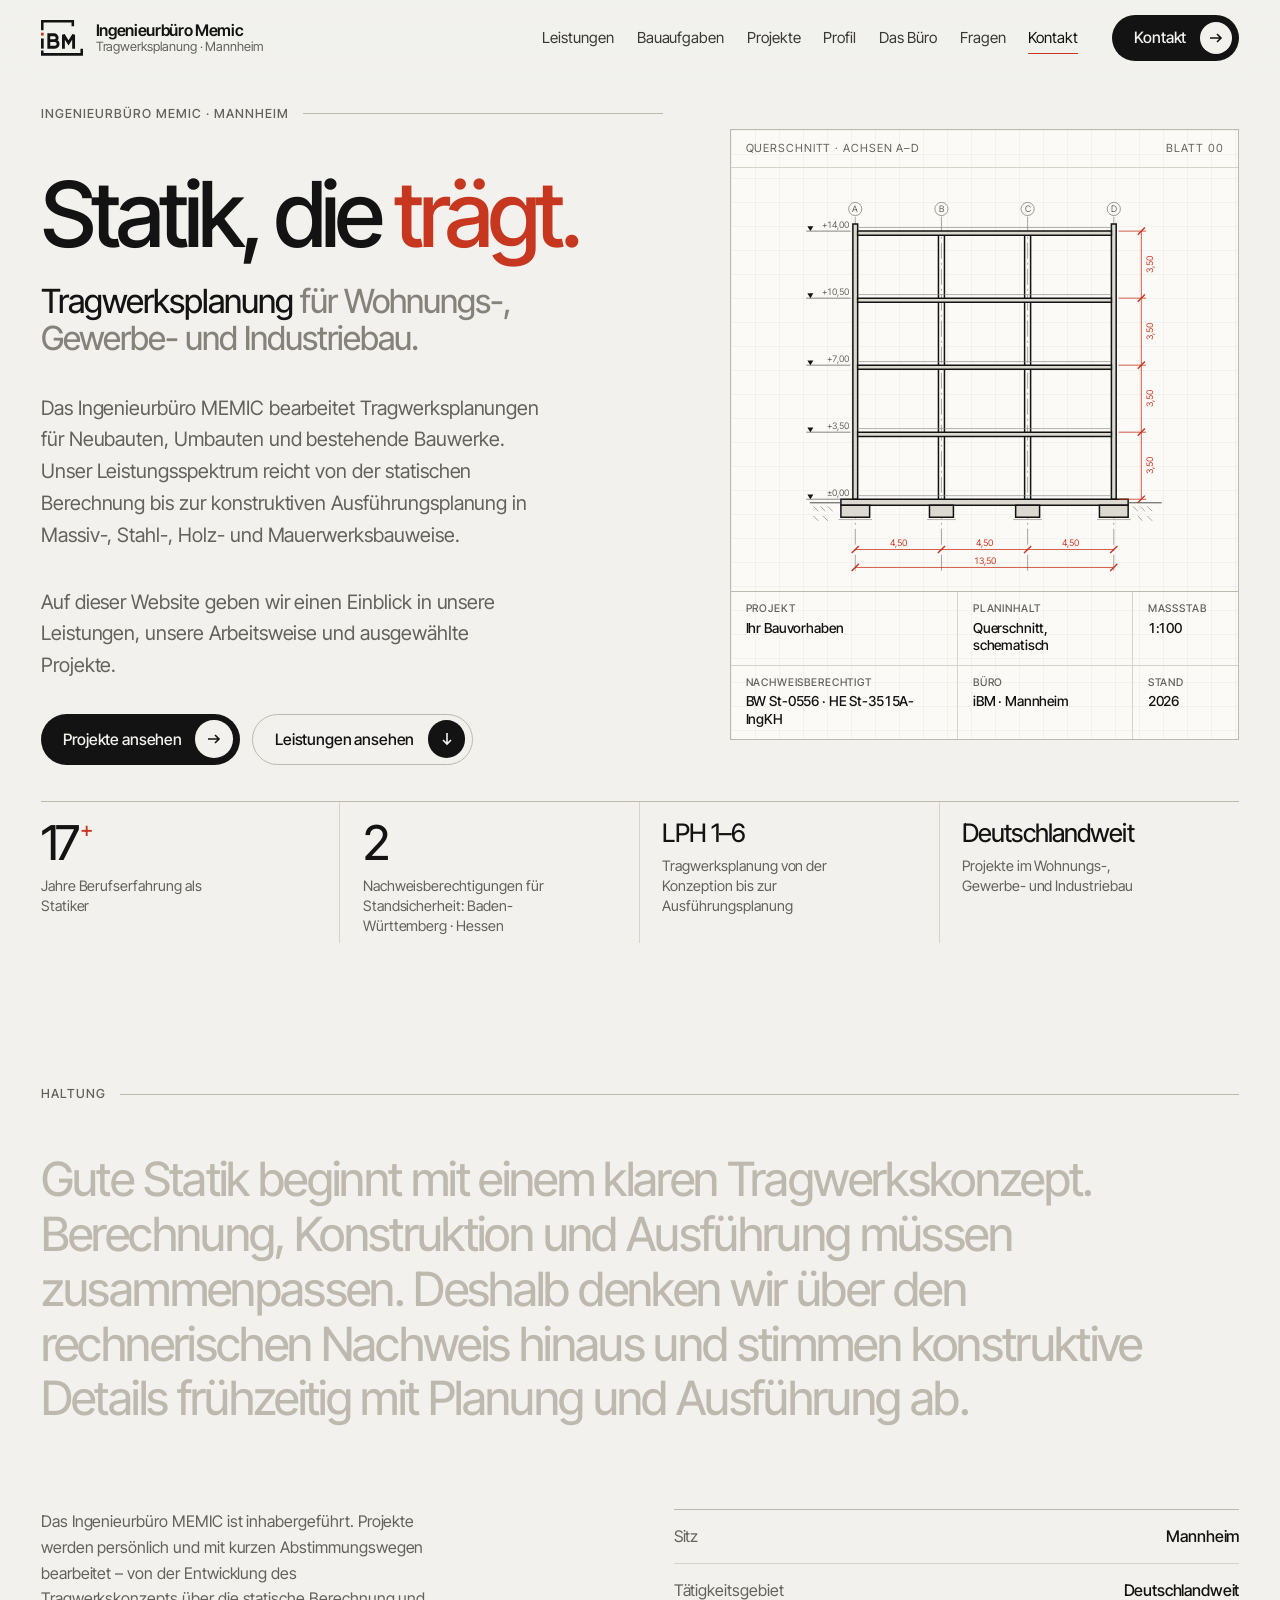
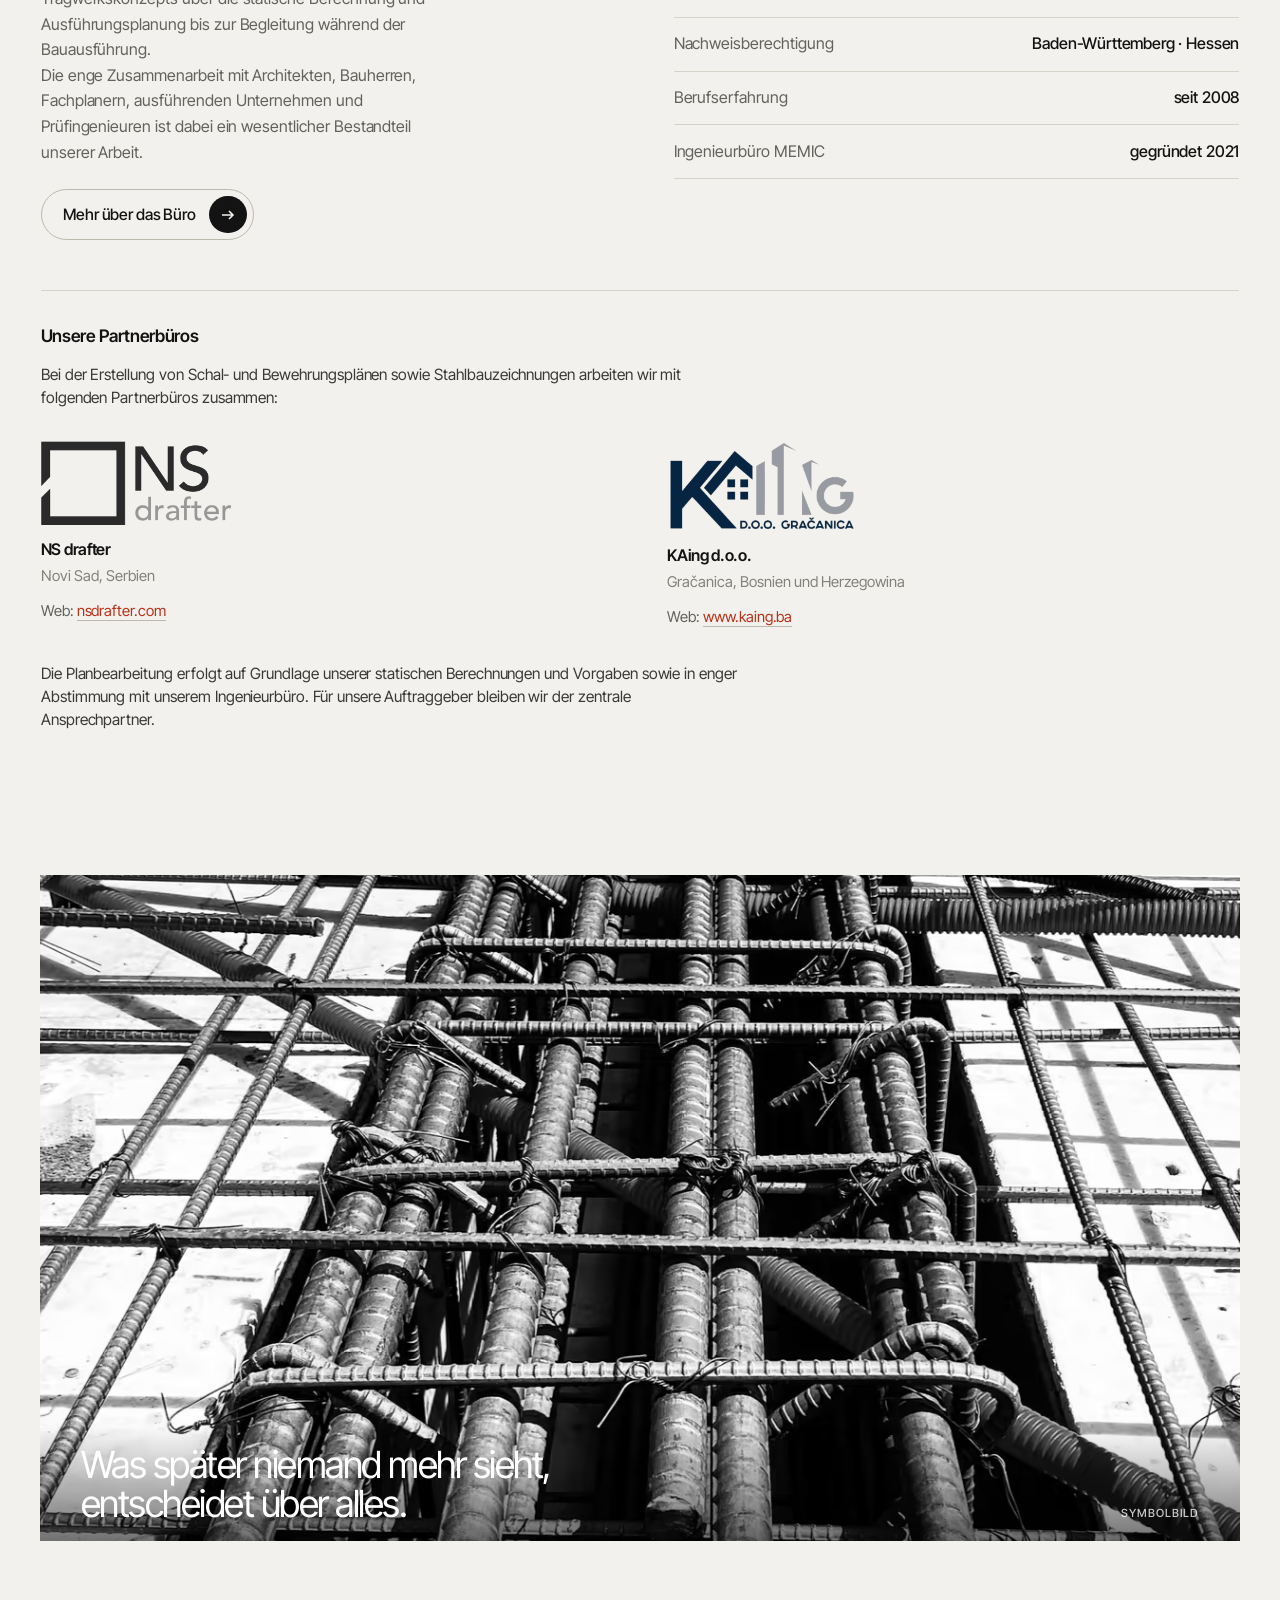
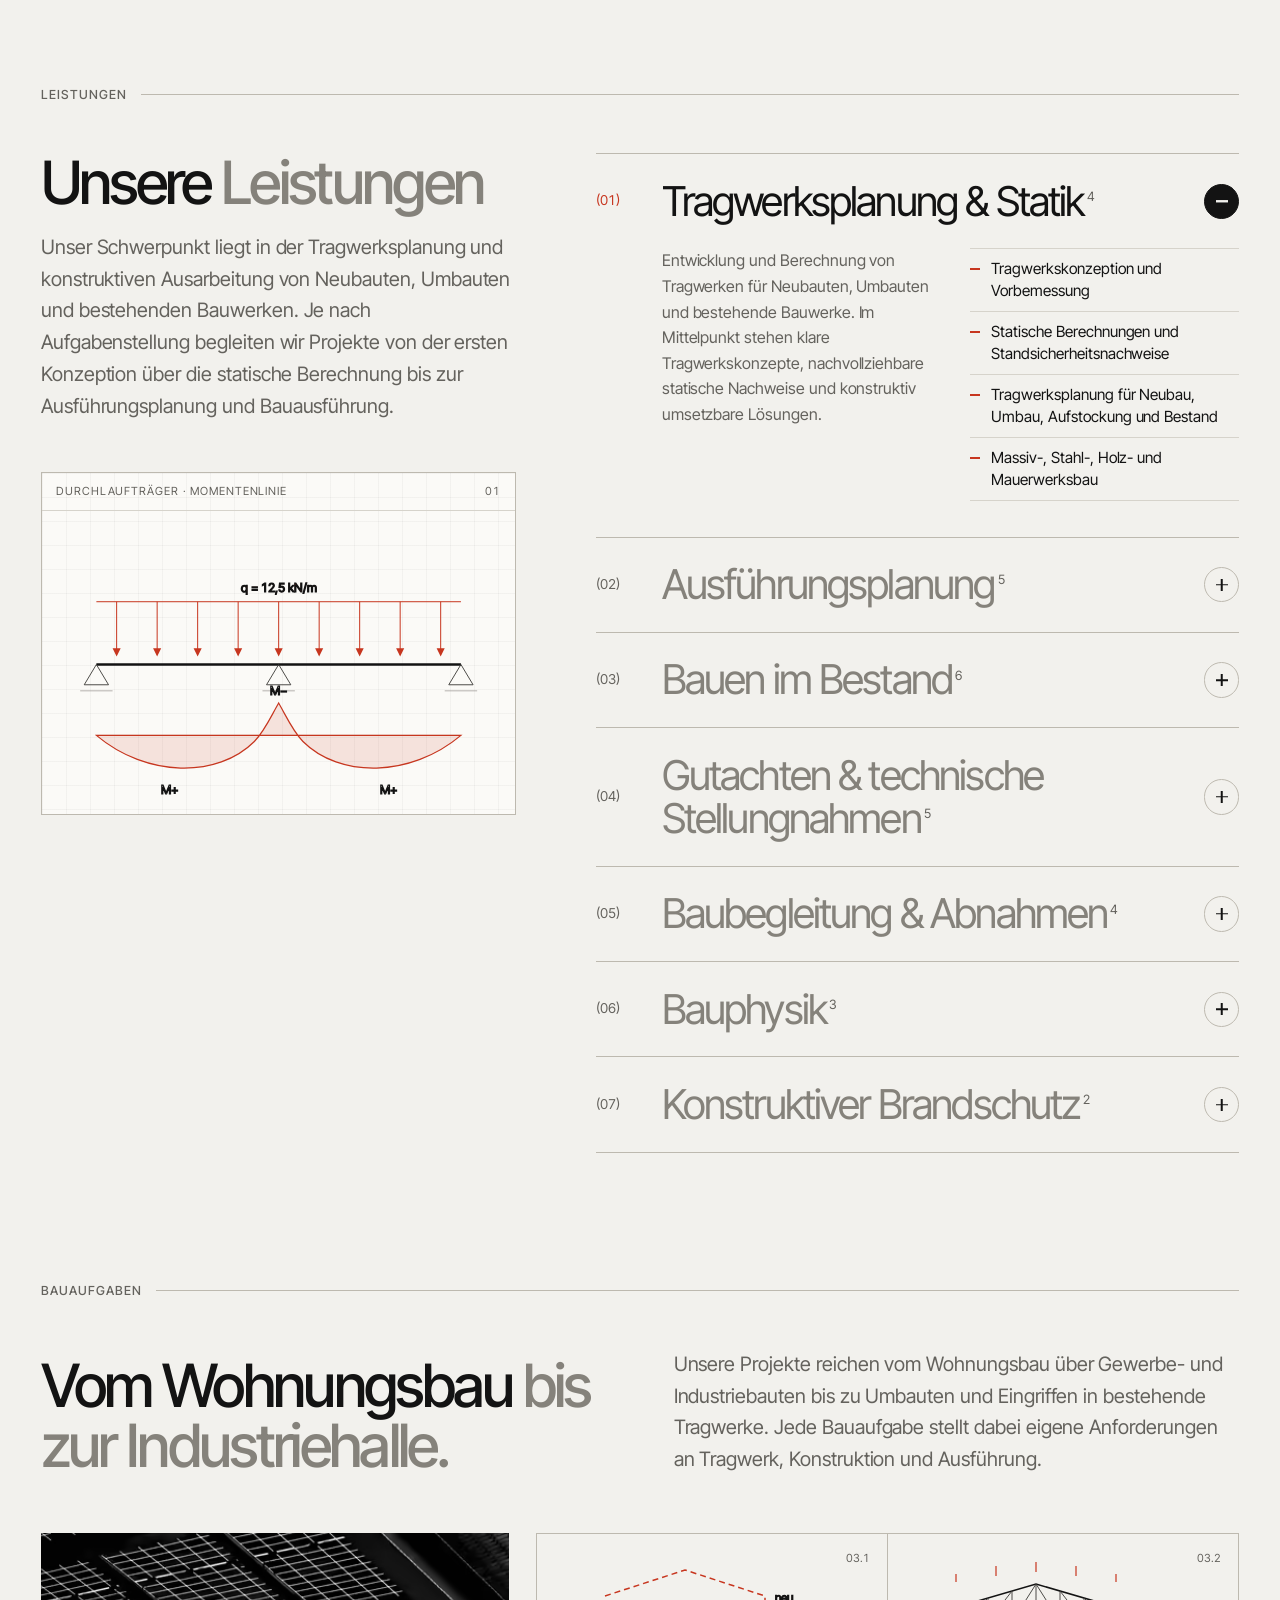
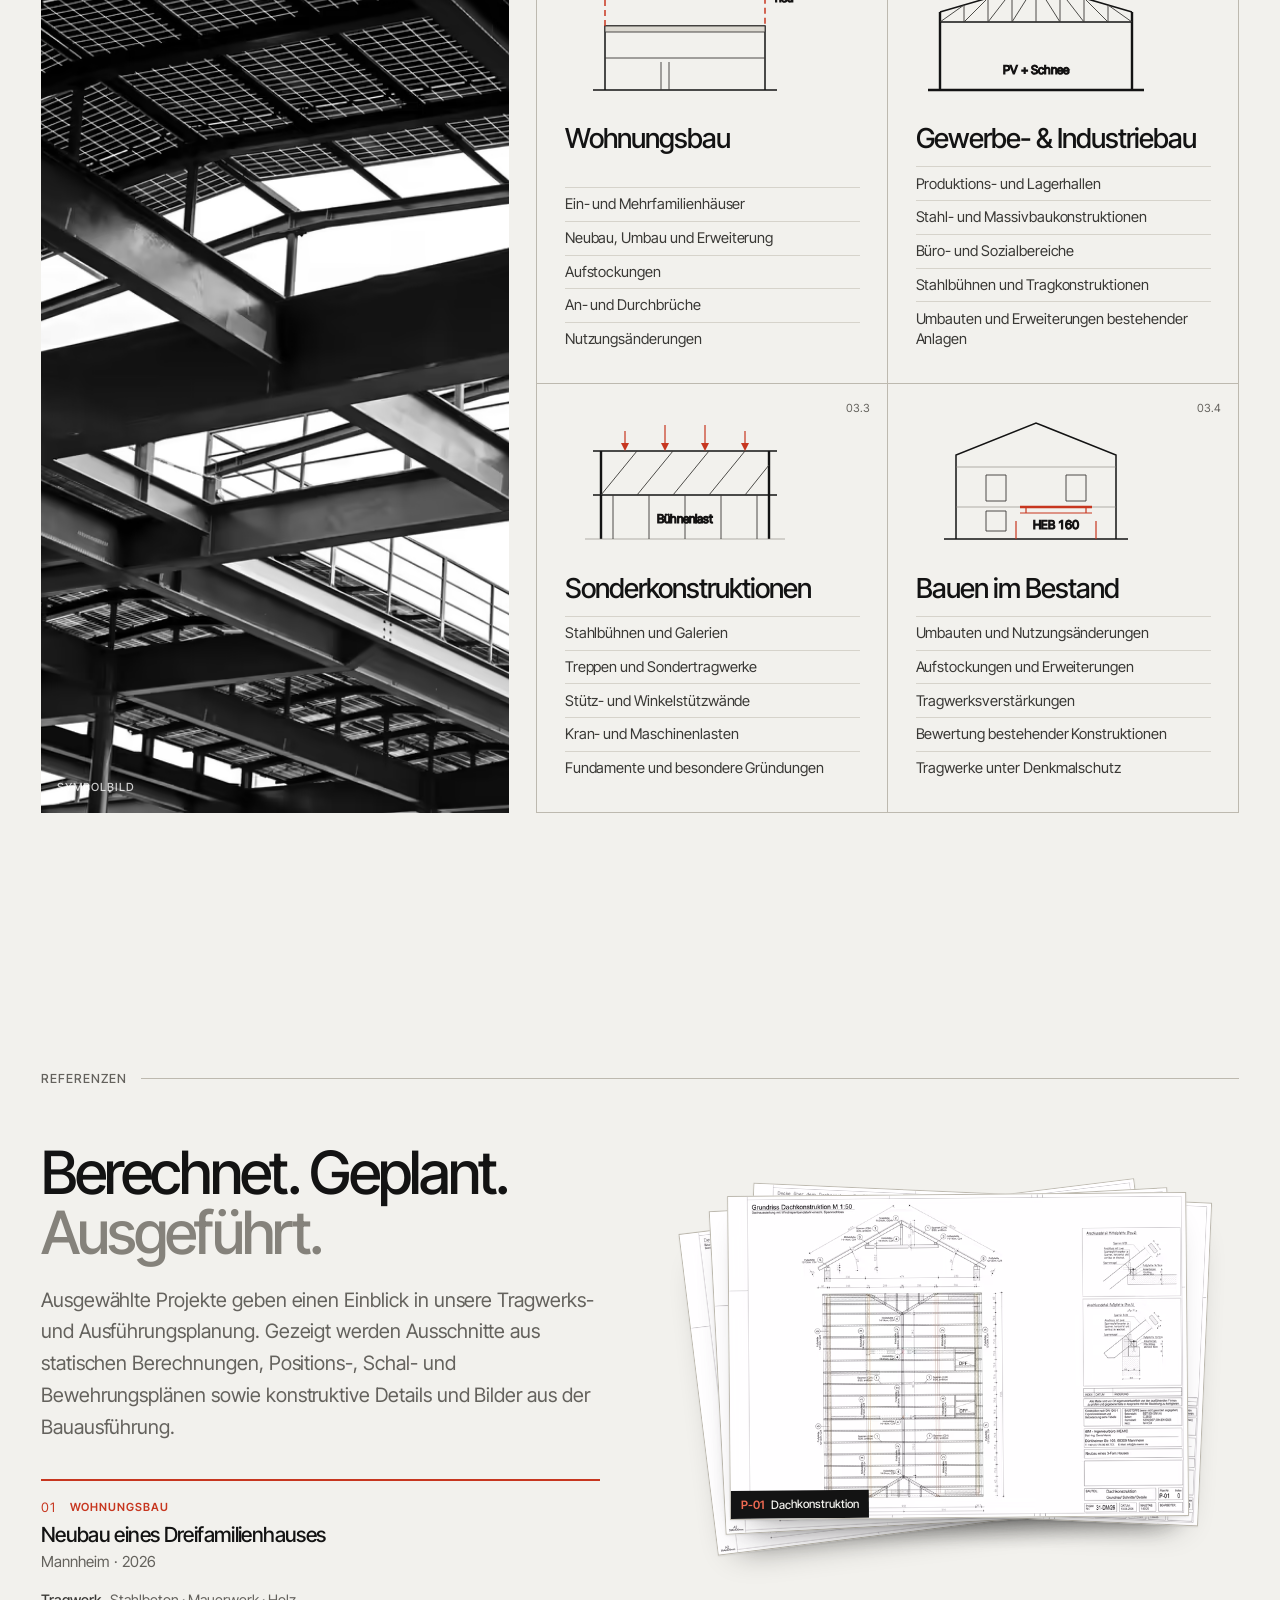
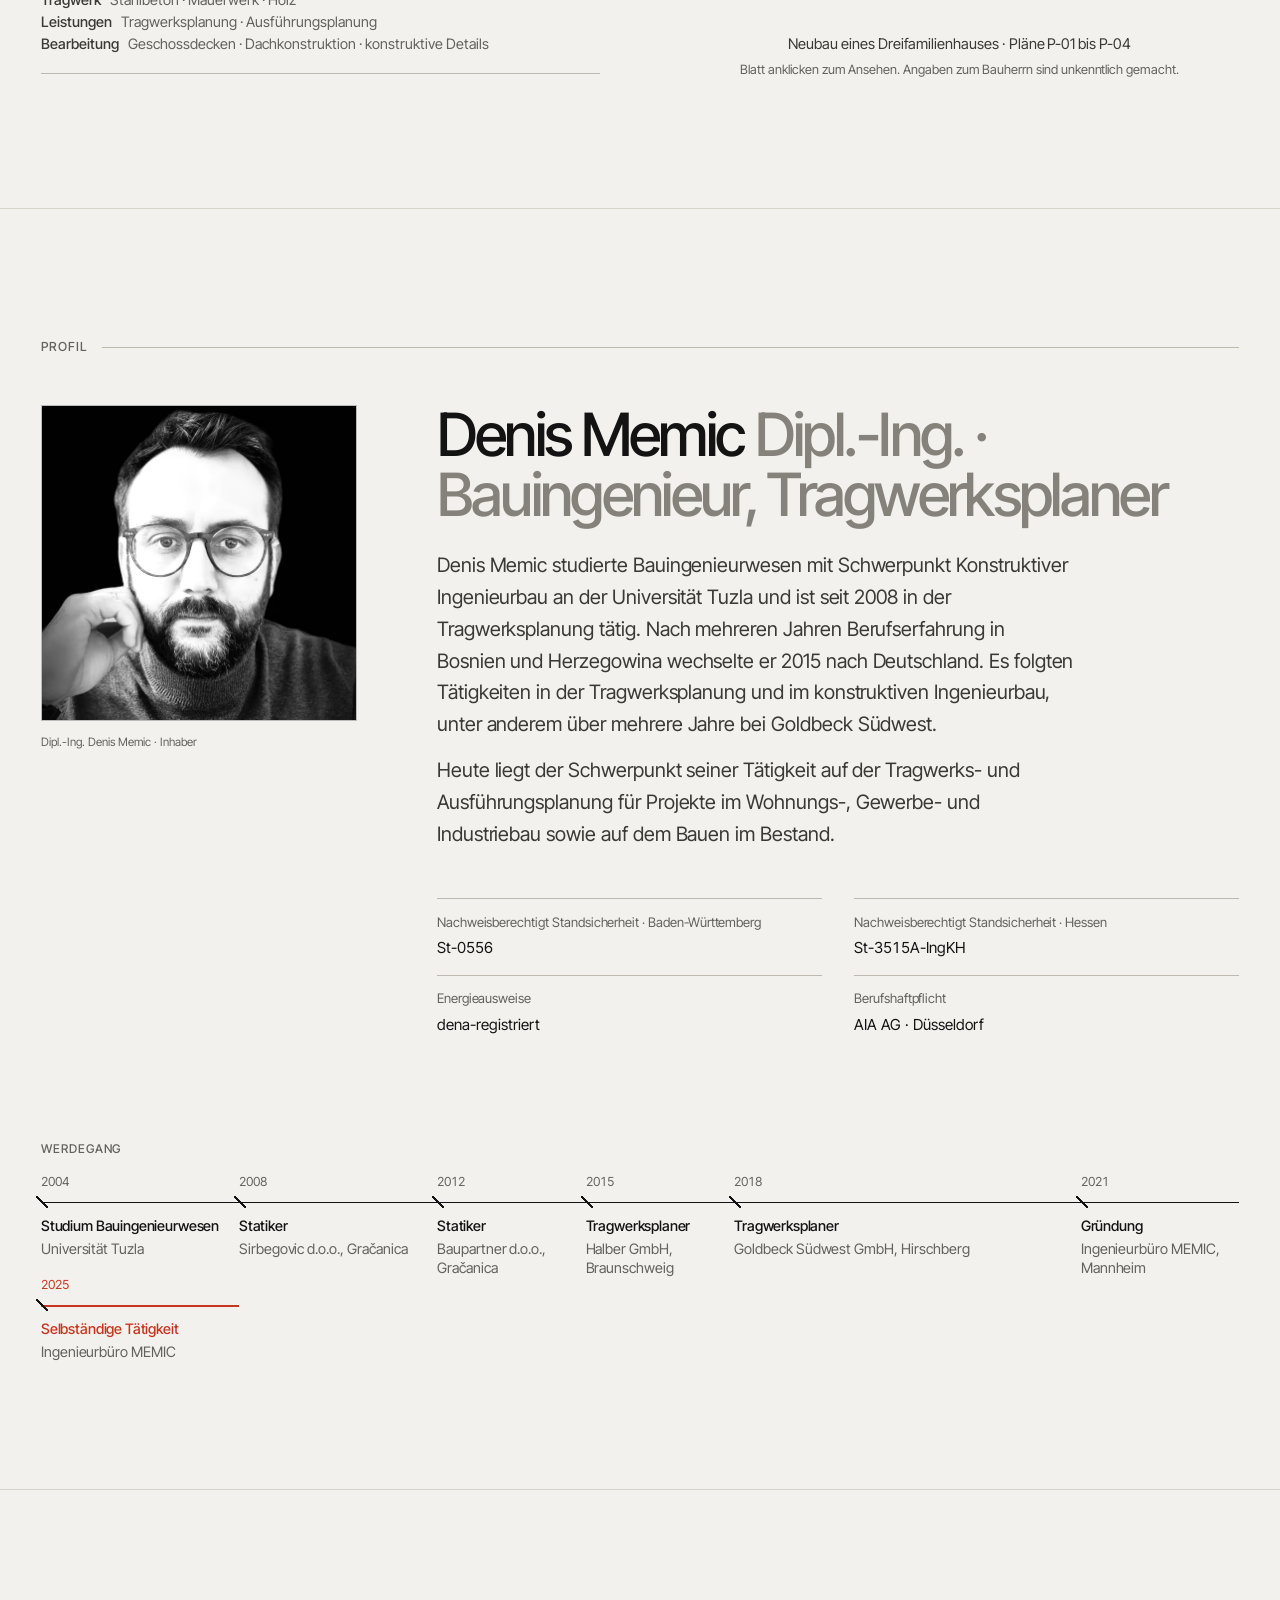
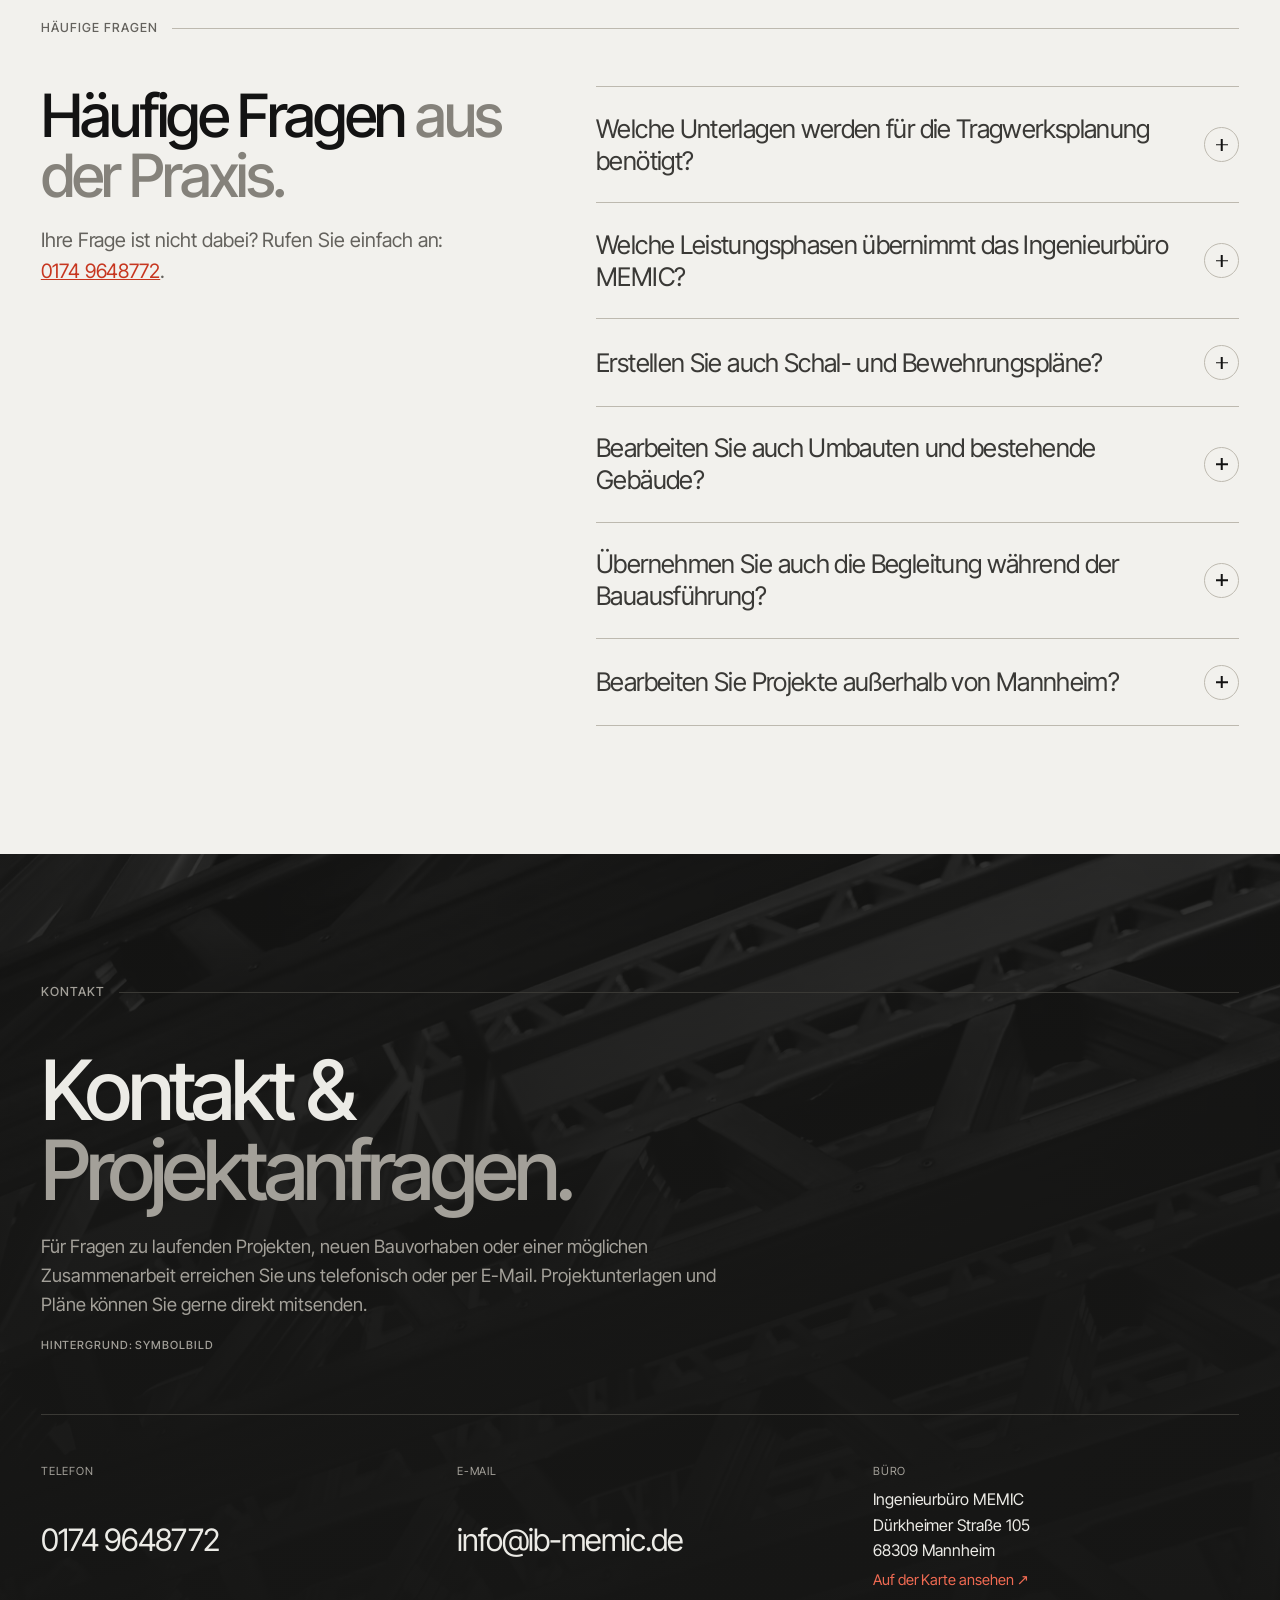
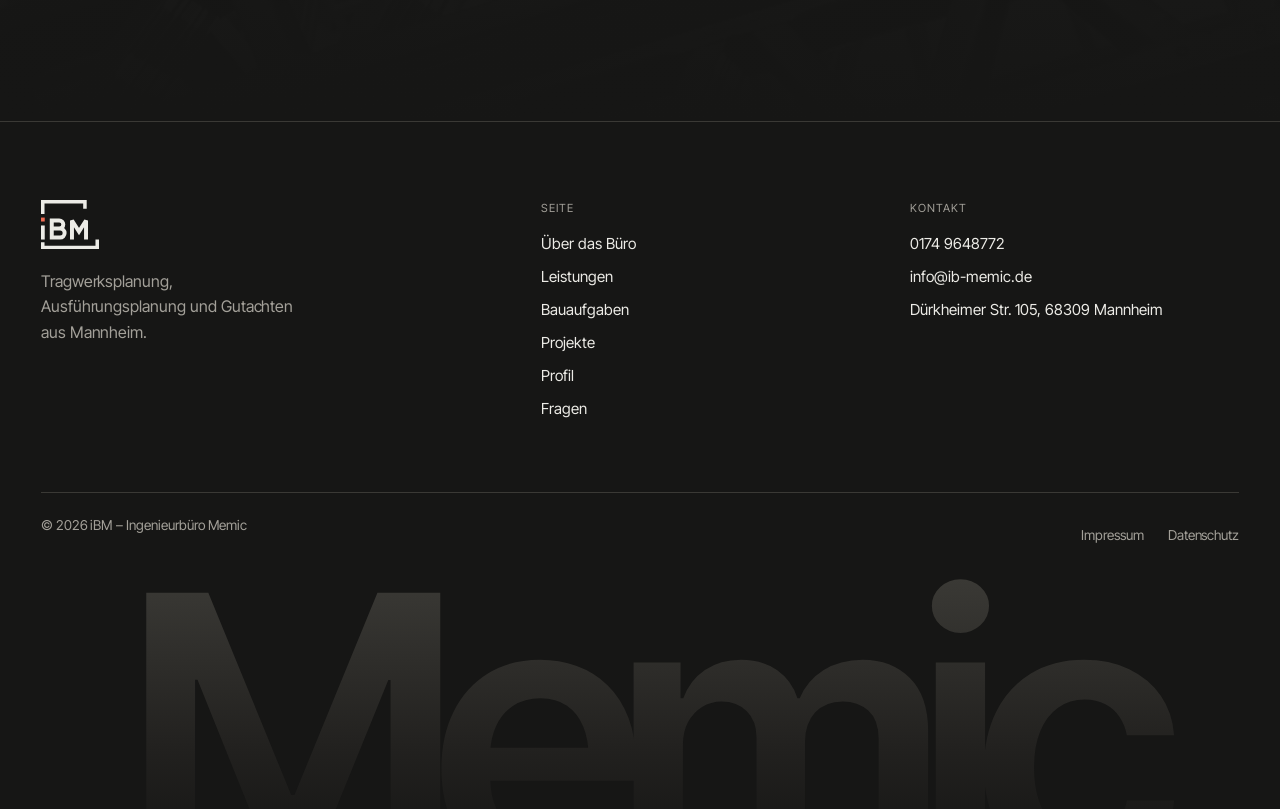
==== index.html @ 501af819 "Bauphysik und Brandschutz bleiben: Nachtrag aus der richtigen Fassung In der zweiten, gueltigen Fass" ====
<!DOCTYPE html>
<html lang="de">
<head>
<meta charset="utf-8" />
<meta name="viewport" content="width=device-width, initial-scale=1" />
<title>Statiker Mannheim – Tragwerksplanung | iBM Ingenieurbüro Memic</title>
<meta name="description" content="Ingenieurbüro MEMIC in Mannheim: Tragwerksplanung und Ausführungsplanung für Wohnungs-, Gewerbe- und Industriebau, Bauen im Bestand und Gutachten. Nachweisberechtigt in Baden-Württemberg und Hessen." />
<!-- TODO Bilal: Beim echten Launch auf "index, follow, max-image-preview:large"
     zurückstellen (in allen drei Seiten). Solange das nur die Vorschau unter der
     GitHub-Adresse ist, bleibt sie bewusst aus dem Google-Index: Im Impressum
     fehlen noch Pflichtangaben, und Herr Memic hat der Veröffentlichung noch
     nicht zugestimmt. -->
<meta name="robots" content="noindex, nofollow" />
<meta name="author" content="iBM – Ingenieurbüro Memic" />

<!-- Zeigt schon auf die echte Domain, damit die Vorschau nie mit ihr konkurriert. -->
<link rel="canonical" href="https://www.ib-memic.de/" />

<meta property="og:type" content="website" />
<meta property="og:locale" content="de_DE" />
<meta property="og:site_name" content="iBM – Ingenieurbüro Memic" />
<meta property="og:title" content="Statik, die trägt. | iBM Ingenieurbüro Memic, Mannheim" />
<meta property="og:description" content="Tragwerksplanung für Wohnbau, Industriebau und Tiefbau – aus Mannheim, für die Metropolregion Rhein-Neckar." />
<!-- TODO Bilal: Nach dem Umzug og:url und og:image auf www.ib-memic.de umstellen.
     Absolute Adresse ist Pflicht, sonst zeigt WhatsApp keine Vorschau. -->
<meta property="og:url" content="https://bilal-altu.github.io/ib-memic/" />
<meta property="og:image" content="https://bilal-altu.github.io/ib-memic/assets/img/og-bild.jpg" />
<meta name="twitter:card" content="summary_large_image" />
<meta name="theme-color" content="#f2f1ed" />

<link rel="icon" href="favicon.svg" type="image/svg+xml" />
<link rel="preload" href="assets/fonts/inter-tight-latin.woff2" as="font" type="font/woff2" crossorigin />
<!-- ?v= nach JEDER Änderung an style.css oder main.js hochzählen — hier, in
     impressum.html und datenschutz.html. ALL-INKL hält CSS/JS laut .htaccess
     einen Monat im Browser vor. -->
<link rel="stylesheet" href="assets/css/style.css?v=2026-10-06-3" />
</head>
<body>

<a class="skip-link" href="#inhalt">Zum Inhalt springen</a>

<!-- ============ KOPFLEISTE ============ -->
<header class="kopf" id="kopf">
  <div class="shell kopf__in">
    <a class="marke-logo" href="#start" aria-label="iBM Ingenieurbüro Memic – zum Seitenanfang">
      <svg viewBox="0 0 132 112" aria-hidden="true">
        <g fill="none" stroke="currentColor" stroke-width="8" stroke-linejoin="miter" stroke-miterlimit="2">
          <path d="M4 32V4H100V20"/><path d="M4 96V108H128V90"/>
        </g>
        <g fill="none" stroke="currentColor" stroke-width="9" stroke-linejoin="miter" stroke-miterlimit="2">
          <path d="M4 58V90"/>
          <path d="M24.5 46.5H41.5a9.25 9.25 0 0 1 0 18.5H24.5M24.5 65H43.5a10.25 10.25 0 0 1 0 20.5H24.5M24.5 42V90"/>
          <path d="M70.5 90V46.5L86.5 72 102.5 46.5V90"/>
        </g>
        <rect x="-.5" y="40" width="9" height="9" fill="#c7361f"/>
      </svg>
      <span class="marke-logo__text">
        <span class="marke-logo__name">Ingenieurbüro Memic</span>
        <span class="marke-logo__zusatz">Tragwerksplanung · Mannheim</span>
      </span>
    </a>

    <nav class="nav" id="nav" aria-label="Hauptmenü">
      <ul class="nav__liste">
        <li><a href="#leistungen">Leistungen</a></li>
        <li><a href="#bauaufgaben">Bauaufgaben</a></li>
        <li><a href="#referenzen">Projekte</a></li>
        <li><a href="#profil">Profil</a></li>
        <li><a href="ueber-uns.html">Das Büro</a></li>
        <li><a href="#fragen">Fragen</a></li>
        <li><a href="#kontakt">Kontakt</a></li>
      </ul>
      <div class="nav__fuss">
        <a class="btn" href="#kontakt">Kontakt <span class="btn__pfeil"><svg viewBox="0 0 14 14" aria-hidden="true"><path d="M1 7h11M8 3l4 4-4 4" fill="none" stroke="currentColor" stroke-width="1.6"/></svg></span></a>
      </div>
    </nav>

    <a class="btn kopf__cta" href="#kontakt">Kontakt <span class="btn__pfeil"><svg viewBox="0 0 14 14" aria-hidden="true"><path d="M1 7h11M8 3l4 4-4 4" fill="none" stroke="currentColor" stroke-width="1.6"/></svg></span></a>

    <button class="burger" id="burger" type="button" aria-expanded="false" aria-controls="nav" aria-label="Menü öffnen">
      <span></span><span></span>
    </button>
  </div>
</header>

<main id="inhalt">

<!-- ============ [00] HERO ============ -->
<section class="held" id="start">
  <div class="shell">
    <div class="held__in">
      <div class="held__text">
        <p class="marke">Ingenieurbüro MEMIC · Mannheim</p>
        <h1>
          <span class="held__zeile">Statik, die <em class="rot">trägt.</em></span>
          <span class="held__unter">Tragwerksplanung <span class="zweiton">für Wohnungs-, Gewerbe- und Industriebau.</span></span>
        </h1>
        <p class="held__lead">
          Das Ingenieurbüro MEMIC bearbeitet Tragwerksplanungen für Neubauten, Umbauten und
          bestehende Bauwerke. Unser Leistungsspektrum reicht von der statischen Berechnung bis zur
          konstruktiven Ausführungsplanung in Massiv-, Stahl-, Holz- und Mauerwerksbauweise.
        </p>
        <p class="held__lead held__lead--zwei">
          Auf dieser Website geben wir einen Einblick in unsere Leistungen, unsere Arbeitsweise und
          ausgewählte Projekte.
        </p>
        <div class="held__knoepfe">
          <a class="btn" href="#referenzen">Projekte ansehen <span class="btn__pfeil"><svg viewBox="0 0 14 14" aria-hidden="true"><path d="M1 7h11M8 3l4 4-4 4" fill="none" stroke="currentColor" stroke-width="1.6"/></svg></span></a>
          <a class="btn btn--linie" href="#leistungen">Leistungen ansehen <span class="btn__pfeil"><svg viewBox="0 0 14 14" aria-hidden="true"><path d="M7 1v11M3 8l4 4 4-4" fill="none" stroke="currentColor" stroke-width="1.6"/></svg></span></a>
        </div>
      </div>

      <figure class="plan held__plan">
        <div class="plan__kopf etikett" aria-hidden="true"><span>Querschnitt · Achsen A–D</span><span>Blatt 00</span></div>
        <div class="plan__bild">
          <svg class="zeichnung" data-zeichnung viewBox="0 0 600 640" role="img" aria-labelledby="schnitt-titel">
            <title id="schnitt-titel">Technische Zeichnung: Querschnitt durch ein viergeschossiges Gebäude mit Achsen, Decken, Stützen, Fundamenten und Bemaßung</title>
            <!-- Achsen -->
            <g class="f">
              <path class="achse" d="M84 28V624M228 28V624M372 28V624M516 28V624"/>
              <circle class="blase" cx="84" cy="15" r="11"/><circle class="blase" cx="228" cy="15" r="11"/>
              <circle class="blase" cx="372" cy="15" r="11"/><circle class="blase" cx="516" cy="15" r="11"/>
              <text x="84" y="19.5" text-anchor="middle">A</text><text x="228" y="19.5" text-anchor="middle">B</text>
              <text x="372" y="19.5" text-anchor="middle">C</text><text x="516" y="19.5" text-anchor="middle">D</text>
            </g>
            <!-- Außenwände mit Attika -->
            <rect class="s d2 schnitt" x="80" y="40" width="8" height="460"/>
            <rect class="s d2 schnitt" x="512" y="40" width="8" height="460"/>
            <!-- Decken -->
            <rect class="s d2 schnitt" x="88" y="52" width="424" height="7"/>
            <rect class="s d2 schnitt" x="88" y="164" width="424" height="7"/>
            <rect class="s d2 schnitt" x="88" y="276" width="424" height="7"/>
            <rect class="s d2 schnitt" x="88" y="388" width="424" height="7"/>
            <rect class="s d2 schnitt" x="60" y="500" width="480" height="10"/>
            <!-- Stützen -->
            <path class="s d2" d="M223 59V164M233 59V164M367 59V164M377 59V164"/>
            <path class="s d2" d="M223 171V276M233 171V276M367 171V276M377 171V276"/>
            <path class="s d2" d="M223 283V388M233 283V388M367 283V388M377 283V388"/>
            <path class="s d2" d="M223 395V500M233 395V500M367 395V500M377 395V500"/>
            <!-- Fundamente + Sauberkeitsschicht -->
            <rect class="s d2 schnitt" x="60" y="510" width="48" height="20"/>
            <rect class="s d2 schnitt" x="208" y="510" width="40" height="20"/>
            <rect class="s d2 schnitt" x="352" y="510" width="40" height="20"/>
            <rect class="s d2 schnitt" x="492" y="510" width="48" height="20"/>
            <path class="s d0" d="M56 534H112M204 534H252M348 534H396M488 534H544"/>
            <!-- Fußbodenaufbau, Dachaufbau -->
            <path class="s d0" d="M88 46H512M88 158H512M88 270H512M88 382H512M88 494H512"/>
            <!-- Gelände mit Erdreich -->
            <path class="s d1" d="M8 506H60M540 506H596"/>
            <path class="f erde" d="M14 512l8 8M26 512l8 8M38 512l8 8M548 512l8 8M560 512l8 8M572 512l8 8M14 528l8 8M30 528l8 8M556 528l8 8M572 528l8 8"/>
            <!-- Höhenkoten -->
            <g class="f">
              <path class="d1 s" d="M2 52H76M2 164H76M2 276H76M2 388H76M2 500H76" style="stroke-width:.6"/>
              <path class="voll" d="M4 44h10l-5 8zM4 156h10l-5 8zM4 268h10l-5 8zM4 380h10l-5 8zM4 492h10l-5 8z"/>
              <text x="74" y="46" text-anchor="end">+14,00</text><text x="74" y="158" text-anchor="end">+10,50</text>
              <text x="74" y="270" text-anchor="end">+7,00</text><text x="74" y="382" text-anchor="end">+3,50</text><text x="74" y="494" text-anchor="end">±0,00</text>
            </g>
            <!-- Bemaßung rechts (Rotstift) -->
            <path class="s rs" style="stroke-width:.8" d="M524 52H570M524 164H570M524 276H570M524 388H570M524 500H570M562 52V500"/>
            <path class="s rs" style="stroke-width:1.4" d="M556 58l12-12M556 170l12-12M556 282l12-12M556 394l12-12M556 506l12-12"/>
            <g class="f">
              <text class="rt" transform="translate(582 108) rotate(-90)" text-anchor="middle">3,50</text>
              <text class="rt" transform="translate(582 220) rotate(-90)" text-anchor="middle">3,50</text>
              <text class="rt" transform="translate(582 332) rotate(-90)" text-anchor="middle">3,50</text>
              <text class="rt" transform="translate(582 444) rotate(-90)" text-anchor="middle">3,50</text>
            </g>
            <!-- Bemaßung unten -->
            <path class="s rs" style="stroke-width:.8" d="M84 584H516M84 614H516"/>
            <path class="s rs" style="stroke-width:1.4" d="M78 590l12-12M222 590l12-12M366 590l12-12M510 590l12-12M78 620l12-12M510 620l12-12"/>
            <g class="f">
              <text class="rt" x="156" y="578" text-anchor="middle">4,50</text>
              <text class="rt" x="300" y="578" text-anchor="middle">4,50</text>
              <text class="rt" x="444" y="578" text-anchor="middle">4,50</text>
              <text class="rt" x="300" y="608" text-anchor="middle">13,50</text>
            </g>
          </svg>
        </div>
        <dl class="schriftfeld">
          <div><dt>Projekt</dt><dd>Ihr Bauvorhaben</dd></div>
          <div><dt>Planinhalt</dt><dd>Querschnitt, schematisch</dd></div>
          <div><dt>Maßstab</dt><dd class="etikett">1:100</dd></div>
          <div><dt>Nachweisberechtigt</dt><dd class="etikett">BW St-0556 · HE St-3515A-IngKH</dd></div>
          <div><dt>Büro</dt><dd>iBM · Mannheim</dd></div>
          <div><dt>Stand</dt><dd class="etikett">2026</dd></div>
        </dl>
      </figure>
    </div>

    <ul class="fakten" aria-label="Das Büro in Zahlen">
      <li><span class="fakten__zahl">17<sup>+</sup></span><span class="fakten__text">Jahre Berufserfahrung als Statiker</span></li>
      <li><span class="fakten__zahl">2</span><span class="fakten__text">Nachweisberechtigungen für Standsicherheit: Baden-Württemberg · Hessen</span></li>
      <li><span class="fakten__zahl fakten__zahl--wort">LPH 1–6</span><span class="fakten__text">Tragwerksplanung von der Konzeption bis zur Ausführungsplanung</span></li>
      <li><span class="fakten__zahl fakten__zahl--wort">Deutschlandweit</span><span class="fakten__text">Projekte im Wohnungs-, Gewerbe- und Industriebau</span></li>
    </ul>
  </div>
</section>

<!-- ============ [01] AUSSAGE ============ -->
<section class="abschnitt aussage" aria-labelledby="aussage-titel">
  <div class="shell">
    <p class="marke"><span id="aussage-titel">Haltung</span></p>
    <p class="aussage__text" data-woerter>
      Gute Statik beginnt mit einem klaren Tragwerkskonzept. Berechnung, Konstruktion und Ausführung
      <span class="rot">müssen zusammenpassen</span>. Deshalb denken wir über den rechnerischen
      Nachweis hinaus und stimmen konstruktive Details frühzeitig mit Planung und Ausführung ab.
    </p>
    <div class="aussage__unten">
      <div>
        <p class="aussage__klein">
          Das Ingenieurbüro MEMIC ist inhabergeführt. Projekte werden persönlich und mit kurzen
          Abstimmungswegen bearbeitet – von der Entwicklung des Tragwerkskonzepts über die statische
          Berechnung und Ausführungsplanung bis zur Begleitung während der Bauausführung.
        </p>
        <p class="aussage__klein">
          Die enge Zusammenarbeit mit Architekten, Bauherren, Fachplanern, ausführenden Unternehmen
          und Prüfingenieuren ist dabei ein wesentlicher Bestandteil unserer Arbeit.
        </p>
        <a class="btn btn--linie" href="ueber-uns.html">Mehr über das Büro <span class="btn__pfeil"><svg viewBox="0 0 14 14" aria-hidden="true"><path d="M1 7h11M8 3l4 4-4 4" fill="none" stroke="currentColor" stroke-width="1.6"/></svg></span></a>
      </div>
      <ul class="aussage__liste">
        <li><span>Sitz</span><span>Mannheim</span></li>
        <li><span>Tätigkeitsgebiet</span><span>Deutschlandweit</span></li>
        <li><span>Nachweisberechtigung</span><span>Baden-Württemberg · Hessen</span></li>
        <li><span>Berufserfahrung</span><span>seit 2008</span></li>
        <li><span>Ingenieurbüro MEMIC</span><span>gegründet 2021</span></li>
      </ul>
    </div>

    <!-- Partnerbüros. Texte und Logos von Herrn Memic (02.10. und 06.10.2026). -->
    <aside class="partner" aria-labelledby="partner-titel">
      <h2 class="partner__titel" id="partner-titel">Unsere Partnerbüros</h2>
      <p class="partner__vorsatz">
        Bei der Erstellung von Schal- und Bewehrungsplänen sowie Stahlbauzeichnungen arbeiten wir mit
        folgenden Partnerbüros zusammen:
      </p>
      <div class="partner__raster">
        <div class="partner__karte">
          <a class="partner__logo" href="https://nsdrafter.com/" target="_blank" rel="noopener"
             aria-label="NS drafter in Novi Sad – Website in neuem Fenster öffnen">
            <picture>
              <source type="image/webp" srcset="assets/img/partner-nsdrafter-640.webp" />
              <img src="assets/img/partner-nsdrafter-640.png" width="640" height="284"
                   loading="lazy" decoding="async" alt="Logo des Planungsbüros NS drafter" />
            </picture>
          </a>
          <p class="partner__name">NS drafter <span class="zweiton">Novi Sad, Serbien</span></p>
          <p class="partner__web">Web: <a class="partner__link" href="https://nsdrafter.com/" target="_blank" rel="noopener">nsdrafter.com</a></p>
        </div>
        <div class="partner__karte">
          <a class="partner__logo" href="https://www.kaing.ba/" target="_blank" rel="noopener"
             aria-label="KAing d.o.o. in Gračanica – Website in neuem Fenster öffnen">
            <picture>
              <source type="image/webp" srcset="assets/img/partner-kaing-640.webp" />
              <img src="assets/img/partner-kaing-640.png" width="640" height="306"
                   loading="lazy" decoding="async" alt="Logo des Planungsbüros KAing d.o.o." />
            </picture>
          </a>
          <p class="partner__name">KAing d.o.o. <span class="zweiton">Gračanica, Bosnien und Herzegowina</span></p>
          <p class="partner__web">Web: <a class="partner__link" href="https://www.kaing.ba/" target="_blank" rel="noopener">www.kaing.ba</a></p>
        </div>
      </div>
      <p class="partner__nachsatz">
        Die Planbearbeitung erfolgt auf Grundlage unserer statischen Berechnungen und Vorgaben sowie
        in enger Abstimmung mit unserem Ingenieurbüro. Für unsere Auftraggeber bleiben wir der
        zentrale Ansprechpartner.
      </p>
    </aside>
  </div>
</section>

<!-- ============ FOTO-BAND ============ -->
<!-- TODO Bilal: Symbolbild von Unsplash. Durch ein echtes Baustellenfoto aus
     einem Projekt von Herrn Memic ersetzen und dann die Beschriftung
     „Symbolbild" entfernen. Quelle: assets/img/MEDIEN.md -->
<figure class="fotoband" data-parallaxe>
  <picture>
    <source type="image/avif" srcset="assets/img/foto-bewehrung-960.avif 960w, assets/img/foto-bewehrung-1600.avif 1600w, assets/img/foto-bewehrung-2560.avif 2560w" sizes="100vw" />
    <source type="image/webp" srcset="assets/img/foto-bewehrung-960.webp 960w, assets/img/foto-bewehrung-1600.webp 1600w, assets/img/foto-bewehrung-2560.webp 2560w" sizes="100vw" />
    <img src="assets/img/foto-bewehrung-1600.jpg" srcset="assets/img/foto-bewehrung-960.jpg 960w, assets/img/foto-bewehrung-1600.jpg 1600w, assets/img/foto-bewehrung-2560.jpg 2560w" sizes="100vw"
         width="1600" height="800" loading="lazy" decoding="async"
         alt="Bewehrungskorb eines Stahlbetonbalkens von unten gesehen, schwarz-weiß" />
  </picture>
  <figcaption class="fotoband__zeile">
    <p class="fotoband__satz">Was später niemand mehr sieht, entscheidet über alles.</p>
    <span class="symbolbild">Symbolbild</span>
  </figcaption>
</figure>

<!-- ============ [02] LEISTUNGEN ============ -->
<section class="abschnitt leistungen" id="leistungen" aria-labelledby="leistungen-titel">
  <div class="shell">
    <p class="marke">Leistungen</p>
    <div class="leistungen__in">
      <div class="leistungen__kopf">
        <h2 class="titel" id="leistungen-titel">Unsere <span class="zweiton">Leistungen</span></h2>
        <p class="unter">Unser Schwerpunkt liegt in der Tragwerksplanung und konstruktiven Ausarbeitung von Neubauten, Umbauten und bestehenden Bauwerken. Je nach Aufgabenstellung begleiten wir Projekte von der ersten Konzeption über die statische Berechnung bis zur Ausführungsplanung und Bauausführung.</p>

        <figure class="plan leistungen__plan" aria-hidden="true">
          <div class="plan__kopf etikett"><span data-plan-titel>Durchlaufträger · Momentenlinie</span><span data-plan-nr>01</span></div>
          <div class="plan__bild">
            <!-- 01 Statik: Zweifeldträger mit Streckenlast und Momentenlinie -->
            <svg class="zeichnung is-sichtbar" data-leistung-bild="1" data-zeichnung viewBox="0 0 420 260">
              <path class="s d3" d="M30 120H390"/>
              <path class="s d1" d="M30 120l-12 20h24zM210 120l-12 20h24zM390 120l-12 20h24z"/>
              <path class="s d0" d="M14 146H46M194 146H226M374 146H406"/>
              <path class="f s rs" style="stroke-width:1" d="M30 58H390"/>
              <path class="f s rs" style="stroke-width:1" d="M50 58v52M90 58v52M130 58v52M170 58v52M250 58v52M290 58v52M330 58v52M370 58v52M210 58v52"/>
              <path class="f rf" d="M46 104h8l-4 8zM86 104h8l-4 8zM126 104h8l-4 8zM166 104h8l-4 8zM206 104h8l-4 8zM246 104h8l-4 8zM286 104h8l-4 8zM326 104h8l-4 8zM366 104h8l-4 8z"/>
              <text class="f rt" x="210" y="48" text-anchor="middle">q = 12,5 kN/m</text>
              <path class="f s d0" d="M30 190H390"/>
              <path class="f rflaeche" d="M30 190C80 232 150 232 186 196C196 186 202 172 210 158C218 172 224 186 234 196C270 232 340 232 390 190Z"/>
              <text class="f" x="102" y="248" text-anchor="middle">M+</text>
              <text class="f" x="210" y="150" text-anchor="middle">M−</text>
              <text class="f" x="318" y="248" text-anchor="middle">M+</text>
            </svg>
            <!-- 02 Brandschutz: Stahlbetonbalken im Schnitt, dreiseitig beflammt -->
            <svg class="zeichnung" data-leistung-bild="2" data-zeichnung viewBox="0 0 420 260">
              <rect class="s d3 schnitt" x="150" y="40" width="120" height="170"/>
              <path class="s d1" d="M60 40H150M270 40H360"/>
              <circle class="s voll" cx="172" cy="188" r="6"/><circle class="s voll" cx="210" cy="188" r="6"/><circle class="s voll" cx="248" cy="188" r="6"/>
              <circle class="s voll" cx="172" cy="62" r="4"/><circle class="s voll" cx="248" cy="62" r="4"/>
              <rect class="f s d0" x="164" y="54" width="92" height="142"/>
              <path class="f s rs" style="stroke-width:.8" d="M284 188H320M284 210H320M312 188V210"/>
              <text class="f rt" x="328" y="203">c nom</text>
              <text class="f" x="210" y="30" text-anchor="middle">Ø 12 / Ø 8</text>
            </svg>
            <!-- 03 Bauphysik: Wandaufbau mit Temperaturverlauf -->
            <svg class="zeichnung" data-leistung-bild="3" data-zeichnung viewBox="0 0 420 260">
              <rect class="s d2 schnitt" x="50" y="40" width="320" height="180"/>
              <rect class="f" x="140" y="120" width="140" height="100" style="fill:var(--weiss);stroke:var(--tusche);stroke-width:1.5"/>
              <path class="f s d0" d="M50 70H370M50 95H370M50 145H140M280 145H370M50 170H140M280 170H370M50 195H140M280 195H370"/>
              <path class="f s d0" d="M90 40V70M170 40V70M250 40V70M330 40V70M70 70V95M150 70V95M230 70V95M310 70V95M90 95V120M170 95V120M250 95V120M330 95V120"/>
              <rect class="f s rs" x="134" y="104" width="152" height="16" style="fill:var(--rot-zart)"/>
              <path class="f s rs" style="stroke-width:1" d="M140 104v-8M280 104v-8"/>
              <text class="f rt" x="210" y="92" text-anchor="middle">HEB 160</text>
              <text class="f" x="210" y="180" text-anchor="middle">Durchbruch</text>
              <path class="f s rs" style="stroke-width:.8" d="M140 236H280M134 230l12 12M274 230l12 12"/>
              <text class="f rt" x="210" y="254" text-anchor="middle">1,40 m</text>
            </svg>
            <!-- 04 Gutachten: Bestandswand mit Riss und Messmarke -->
            <svg class="zeichnung" data-leistung-bild="4" data-zeichnung viewBox="0 0 420 260">
              <path class="s d2" d="M60 220V60H360V220"/>
              <path class="s d1" d="M60 100H360M60 140H360M60 180H360M110 60V100M190 60V100M270 60V100M150 100V140M230 100V140M310 100V140M110 140V180M190 140V180M270 140V180M150 180V220M230 180V220M310 180V220"/>
              <path class="s d0" d="M40 220H380"/>
              <path class="f s rs d2" d="M196 60L204 84 198 100 214 126 208 140 226 166 220 180 236 206 232 220"/>
              <circle class="f s rs" cx="214" cy="126" r="34"/>
              <path class="f s rs" d="M238 150L276 188"/>
              <text class="f rt" x="282" y="204">w = 0,4 mm</text>
            </svg>
            <!-- 06 Bauphysik: Wandaufbau mit Temperaturverlauf -->
            <svg class="zeichnung" data-leistung-bild="6" data-zeichnung viewBox="0 0 420 260">
              <rect class="s d1 schnitt" x="120" y="30" width="16" height="200"/>
              <rect class="s d3 schnitt" x="136" y="30" width="96" height="200"/>
              <rect class="s d1" x="232" y="30" width="110" height="200"/>
              <rect class="s d1 schnitt" x="342" y="30" width="10" height="200"/>
              <path class="f s d0" d="M244 30q12 20 0 40t0 40 0 40 0 40 0 40M268 30q12 20 0 40t0 40 0 40 0 40 0 40M292 30q12 20 0 40t0 40 0 40 0 40 0 40M316 30q12 20 0 40t0 40 0 40 0 40 0 40"/>
              <path class="f s rs d2" d="M40 70H120L232 92 342 206H400"/>
              <text class="f rt" x="40" y="60">+20 °C</text>
              <text class="f rt" x="352" y="224">−10 °C</text>
              <text class="f" x="184" y="250" text-anchor="middle">innen</text>
              <text class="f" x="300" y="250" text-anchor="middle">außen</text>
            </svg>
            <!-- 07 Brandschutz: Stahlbetonbalken im Schnitt, dreiseitig beflammt -->
            <svg class="zeichnung" data-leistung-bild="7" data-zeichnung viewBox="0 0 420 260">
              <rect class="s d3 schnitt" x="150" y="40" width="120" height="170"/>
              <path class="s d1" d="M60 40H150M270 40H360"/>
              <circle class="s voll" cx="172" cy="188" r="6"/><circle class="s voll" cx="210" cy="188" r="6"/><circle class="s voll" cx="248" cy="188" r="6"/>
              <circle class="s voll" cx="172" cy="62" r="4"/><circle class="s voll" cx="248" cy="62" r="4"/>
              <rect class="f s d0" x="164" y="54" width="92" height="142"/>
              <path class="f s rs" d="M110 90q10 12 0 24t0 24q10 12 0 24M310 90q10 12 0 24t0 24q10 12 0 24M170 232q12-10 24 0t24 0q12-10 24 0"/>
              <path class="f s rs" style="stroke-width:.8" d="M284 188H320M284 210H320M312 188V210"/>
              <text class="f rt" x="328" y="203">c ≥ u</text>
              <text class="f" x="210" y="30" text-anchor="middle">R 90</text>
            </svg>
            <!-- 05 Bauüberwachung: Bewehrungsplan in Draufsicht mit Prüfhaken -->
            <svg class="zeichnung" data-leistung-bild="5" data-zeichnung viewBox="0 0 420 260">
              <rect class="s d2" x="50" y="40" width="320" height="180"/>
              <path class="f s d1" d="M70 40V220M100 40V220M130 40V220M160 40V220M190 40V220M220 40V220M250 40V220M280 40V220M310 40V220M340 40V220"/>
              <path class="f s d1" d="M50 64H370M50 94H370M50 124H370M50 154H370M50 184H370"/>
              <rect class="f" x="300" y="150" width="96" height="50" style="fill:var(--weiss);stroke:var(--rot);stroke-width:1.2"/>
              <path class="f s rs d2" d="M314 176l8 8 16-18"/>
              <text class="f rt" x="346" y="181">geprüft</text>
              <text class="f" x="210" y="244" text-anchor="middle">Ø 10 / 15 cm</text>
            </svg>
          </div>
        </figure>
      </div>

      <div class="liste" data-leistungen>
        <details class="liste__punkt" name="leistung" open data-nr="1" data-titel="Durchlaufträger · Momentenlinie">
          <summary><span class="liste__nr etikett">(01)</span><span class="liste__name">Tragwerksplanung &amp; Statik<sup>4</sup></span><span class="liste__plus" aria-hidden="true"></span></summary>
          <div class="liste__inhalt">
            <p>Entwicklung und Berechnung von Tragwerken für Neubauten, Umbauten und bestehende Bauwerke. Im Mittelpunkt stehen klare Tragwerkskonzepte, nachvollziehbare statische Nachweise und konstruktiv umsetzbare Lösungen.</p>
            <ul>
              <li>Tragwerkskonzeption und Vorbemessung</li>
              <li>Statische Berechnungen und Standsicherheitsnachweise</li>
              <li>Tragwerksplanung für Neubau, Umbau, Aufstockung und Bestand</li>
              <li>Massiv-, Stahl-, Holz- und Mauerwerksbau</li>
            </ul>
          </div>
        </details>
        <details class="liste__punkt" name="leistung" data-nr="2" data-titel="Balkenquerschnitt · Bewehrung">
          <summary><span class="liste__nr etikett">(02)</span><span class="liste__name">Ausführungsplanung<sup>5</sup></span><span class="liste__plus" aria-hidden="true"></span></summary>
          <div class="liste__inhalt">
            <p>Die konstruktive Durcharbeitung bildet die Verbindung zwischen statischer Berechnung und Bauausführung. Auf Grundlage der Tragwerksplanung erstellen wir die für die Ausführung erforderlichen Pläne und Details und stimmen diese mit den Projektbeteiligten ab.</p>
            <ul>
              <li>Schalpläne</li>
              <li>Bewehrungspläne und Stahllisten</li>
              <li>Konstruktionspläne</li>
              <li>Stahlbau- und Anschlussdetails</li>
              <li>Ausführungsdetails</li>
            </ul>
          </div>
        </details>
        <details class="liste__punkt" name="leistung" data-nr="3" data-titel="Wanddurchbruch · Unterzug">
          <summary><span class="liste__nr etikett">(03)</span><span class="liste__name">Bauen im Bestand<sup>6</sup></span><span class="liste__plus" aria-hidden="true"></span></summary>
          <div class="liste__inhalt">
            <p>Umbauten und Eingriffe in bestehende Tragwerke erfordern eine genaue Auseinandersetzung mit der vorhandenen Konstruktion. Wir untersuchen die statischen Randbedingungen und entwickeln darauf abgestimmte Lösungen für Änderungen, Erweiterungen und Verstärkungen.</p>
            <ul>
              <li>Umbauten</li>
              <li>Aufstockungen</li>
              <li>Wanddurchbrüche</li>
              <li>Nutzungsänderungen</li>
              <li>Verstärkungsmaßnahmen</li>
              <li>Bewertung bestehender Tragwerke</li>
            </ul>
          </div>
        </details>
        <details class="liste__punkt" name="leistung" data-nr="4" data-titel="Bestandswand · Rissbild">
          <summary><span class="liste__nr etikett">(04)</span><span class="liste__name">Gutachten &amp; technische Stellungnahmen<sup>5</sup></span><span class="liste__plus" aria-hidden="true"></span></summary>
          <div class="liste__inhalt">
            <p>Beurteilung bestehender Tragwerke bei Schäden, Umbauten, Nutzungsänderungen oder konstruktiven Eingriffen. Auf Grundlage der vorhandenen Konstruktion und der örtlichen Gegebenheiten untersuchen wir die Standsicherheit und entwickeln bei Bedarf geeignete Sicherungs- oder Verstärkungsmaßnahmen.</p>
            <ul>
              <li>Gutachten und Stellungnahmen zur Standsicherheit</li>
              <li>Tragfähigkeitsbewertungen bestehender Konstruktionen</li>
              <li>Schadensbeurteilungen und Bestandsuntersuchungen</li>
              <li>Sanierungs- und Verstärkungskonzepte</li>
              <li>Beweissicherung und bautechnische Dokumentation</li>
            </ul>
          </div>
        </details>
        <details class="liste__punkt" name="leistung" data-nr="5" data-titel="Bewehrung · Abnahme">
          <summary><span class="liste__nr etikett">(05)</span><span class="liste__name">Baubegleitung &amp; Abnahmen<sup>4</sup></span><span class="liste__plus" aria-hidden="true"></span></summary>
          <div class="liste__inhalt">
            <p>Die Umsetzung tragwerksrelevanter Details begleiten wir bei Bedarf auch während der Bauausführung. Vor Ort prüfen wir die Übereinstimmung mit der Tragwerks- und Ausführungsplanung und klären konstruktive Fragestellungen gemeinsam mit den Projektbeteiligten.</p>
            <ul>
              <li>Baubegleitende Kontrolle tragwerksrelevanter Ausführungen</li>
              <li>Bewehrungsabnahmen vor dem Betonieren</li>
              <li>Kontrolle konstruktiver Details und Anschlüsse</li>
              <li>Technische Klärung bei Abweichungen während der Ausführung</li>
            </ul>
          </div>
        </details>
        <details class="liste__punkt" name="leistung" data-nr="6" data-titel="Wandaufbau · Temperaturverlauf">
          <summary><span class="liste__nr etikett">(06)</span><span class="liste__name">Bauphysik<sup>3</sup></span><span class="liste__plus" aria-hidden="true"></span></summary>
          <div class="liste__inhalt">
            <p>Die Nachweise, die für Bauantrag, Förderung und Verkauf gebraucht werden – aus demselben Büro wie die Statik.</p>
            <ul>
              <li>Wärmeschutznachweise nach GEG und für KfW-Förderung</li>
              <li>Energieausweise (dena-registriert)</li>
              <li>Schallschutznachweise nach DIN 4109</li>
            </ul>
          </div>
        </details>
        <details class="liste__punkt" name="leistung" data-nr="7" data-titel="Balkenquerschnitt · Beflammung">
          <summary><span class="liste__nr etikett">(07)</span><span class="liste__name">Konstruktiver Brandschutz<sup>2</sup></span><span class="liste__plus" aria-hidden="true"></span></summary>
          <div class="liste__inhalt">
            <p>Wie lange ein tragendes Bauteil im Brandfall hält, wird nachgewiesen – nicht geschätzt.</p>
            <ul>
              <li>Nachweise des konstruktiven Brandschutzes nach Eurocode</li>
              <li>Feuerwiderstand tragender Bauteile</li>
            </ul>
          </div>
        </details>
      </div>
    </div>
  </div>
</section>

<!-- ============ [03] BAUAUFGABEN ============ -->
<section class="abschnitt abschnitt--eng bauaufgaben" id="bauaufgaben" aria-labelledby="bauaufgaben-titel">
  <div class="shell">
    <p class="marke">Bauaufgaben</p>
    <div class="bauaufgaben__kopf">
      <h2 class="titel" id="bauaufgaben-titel">Vom Wohnungsbau <span class="zweiton">bis zur Industriehalle.</span></h2>
      <p class="unter">Unsere Projekte reichen vom Wohnungsbau über Gewerbe- und Industriebauten bis zu Umbauten und Eingriffen in bestehende Tragwerke. Jede Bauaufgabe stellt dabei eigene Anforderungen an Tragwerk, Konstruktion und Ausführung.</p>
    </div>

    <div class="bauaufgaben__in">
      <!-- TODO Bilal: Symbolbild von Unsplash, durch ein eigenes Projektfoto ersetzen. -->
      <figure class="bauaufgaben__foto">
        <picture>
          <source type="image/avif" srcset="assets/img/foto-halle-800.avif 800w, assets/img/foto-halle-1200.avif 1200w, assets/img/foto-halle-1800.avif 1800w" sizes="(max-width: 900px) 100vw, 40vw" />
          <source type="image/webp" srcset="assets/img/foto-halle-800.webp 800w, assets/img/foto-halle-1200.webp 1200w, assets/img/foto-halle-1800.webp 1800w" sizes="(max-width: 900px) 100vw, 40vw" />
          <img src="assets/img/foto-halle-1200.jpg" srcset="assets/img/foto-halle-800.jpg 800w, assets/img/foto-halle-1200.jpg 1200w, assets/img/foto-halle-1800.jpg 1800w" sizes="(max-width: 900px) 100vw, 40vw"
               width="1200" height="1274" loading="lazy" decoding="async"
               alt="Stahltragwerk einer Halle mit Trägern, Stützen und Photovoltaik-Modulen auf dem Dach" />
        </picture>
        <figcaption><span class="symbolbild">Symbolbild</span></figcaption>
      </figure>

      <ul class="kacheln">
        <li class="kachel">
          <svg class="zeichnung kachel__bild" data-zeichnung viewBox="0 0 240 140" aria-hidden="true">
            <path class="s d2" d="M40 128V64H200V128M28 128H212"/>
            <path class="s d1 schnitt" d="M40 64H200V70H40Z"/>
            <path class="s d1" d="M40 96H200M96 128V100M104 128V100"/>
            <path class="f s rs d2" style="stroke-dasharray:6 4" d="M40 64V34L120 8 200 34V64"/>
            <text class="f rt" x="210" y="40">neu</text>
          </svg>
          <span class="kachel__nr etikett">03.1</span>
          <h3 class="kachel__titel">Wohnungsbau</h3>
          <ul class="kachel__liste">
            <li>Ein- und Mehrfamilienhäuser</li>
            <li>Neubau, Umbau und Erweiterung</li>
            <li>Aufstockungen</li>
            <li>An- und Durchbrüche</li>
            <li>Nutzungsänderungen</li>
          </ul>
        </li>
        <li class="kachel">
          <svg class="zeichnung kachel__bild" data-zeichnung viewBox="0 0 240 140" aria-hidden="true">
            <path class="s d3" d="M24 128V50M216 128V50M12 128H228"/>
            <path class="s d2" d="M24 50L120 22 216 50M24 60H216"/>
            <path class="f s d1" d="M24 60L48 43M48 43V60M48 60L72 36M72 36V60M72 60L96 29M96 29V60M96 60L120 22M120 22V60M144 29V60M144 60L120 22M168 36V60M168 60L144 29M192 43V60M192 60L168 36M216 60L192 43"/>
            <path class="f s rs" d="M40 12V20M80 4V14M120 0V10M160 4V14M200 12V20"/>
            <text class="f rt" x="120" y="112" text-anchor="middle">PV + Schnee</text>
          </svg>
          <span class="kachel__nr etikett">03.2</span>
          <h3 class="kachel__titel">Gewerbe- &amp; Industriebau</h3>
          <ul class="kachel__liste">
            <li>Produktions- und Lagerhallen</li>
            <li>Stahl- und Massivbaukonstruktionen</li>
            <li>Büro- und Sozialbereiche</li>
            <li>Stahlbühnen und Tragkonstruktionen</li>
            <li>Umbauten und Erweiterungen bestehender Anlagen</li>
          </ul>
        </li>
        <li class="kachel">
          <svg class="zeichnung kachel__bild" data-zeichnung viewBox="0 0 240 140" aria-hidden="true">
            <path class="s d3" d="M36 128V40M204 128V40"/>
            <path class="s d2" d="M28 40H212M28 84H212"/>
            <path class="s d0" d="M20 128H220"/>
            <path class="f s d1" d="M36 84L72 40M72 84L108 40M108 84L144 40M144 84L180 40M180 84L204 54"/>
            <path class="f s d1" d="M48 128V84M84 128V84M120 128V84M156 128V84M192 128V84"/>
            <path class="f s rs" d="M60 20v12M100 14v18M140 14v18M180 20v12"/>
            <path class="f rf" d="M56 32h8l-4 8zM96 32h8l-4 8zM136 32h8l-4 8zM176 32h8l-4 8z"/>
            <text class="f rt" x="120" y="112" text-anchor="middle">Bühnenlast</text>
          </svg>
          <span class="kachel__nr etikett">03.3</span>
          <h3 class="kachel__titel">Sonderkonstruktionen</h3>
          <ul class="kachel__liste">
            <li>Stahlbühnen und Galerien</li>
            <li>Treppen und Sondertragwerke</li>
            <li>Stütz- und Winkelstützwände</li>
            <li>Kran- und Maschinenlasten</li>
            <li>Fundamente und besondere Gründungen</li>
          </ul>
        </li>
        <li class="kachel">
          <svg class="zeichnung kachel__bild" data-zeichnung viewBox="0 0 240 140" aria-hidden="true">
            <path class="s d2" d="M40 128V44L120 12 200 44V128M28 128H212"/>
            <path class="s d1" d="M70 64h20v26H70zM150 64h20v26h-20zM70 100h20v20H70z"/>
            <path class="s d0" d="M40 56H200M40 96H200"/>
            <path class="f s rs d3" d="M104 96H176"/>
            <path class="f s rs" d="M104 102H176M110 96v6M170 96v6"/>
            <path class="f s rs" d="M100 110V128M180 110V128"/>
            <text class="f rt" x="140" y="118" text-anchor="middle">HEB 160</text>
          </svg>
          <span class="kachel__nr etikett">03.4</span>
          <h3 class="kachel__titel">Bauen im Bestand</h3>
          <ul class="kachel__liste">
            <li>Umbauten und Nutzungsänderungen</li>
            <li>Aufstockungen und Erweiterungen</li>
            <li>Tragwerksverstärkungen</li>
            <li>Bewertung bestehender Konstruktionen</li>
            <li>Tragwerke unter Denkmalschutz</li>
          </ul>
        </li>
      </ul>
    </div>
  </div>
</section>


<!-- ============ [05] REFERENZEN ============
     Erweiterbar: Jedes Projekt besteht aus zwei Teilen, die über denselben Namen
     (data-projekt) zusammengehören:
       1) einem Eintrag in der Projektliste links (<li class="projekt">) und
       2) einem Planstapel rechts (<figure class="planstapel">).
     Vorlagen für beides stehen unten als Kommentar. Filterknöpfe für die Bereiche
     (z. B. Massivbau, Holzbau, Stahlbau) erscheinen von selbst, sobald Projekte aus
     mindestens zwei Bereichen da sind. Ein Stapel darf beliebig viele Blätter haben.
     Anleitung in der README unter „Ein Projekt ergänzen“. -->
<section class="abschnitt referenzen" id="referenzen" aria-labelledby="referenzen-titel">
  <div class="shell">
    <p class="marke">Referenzen</p>
    <div class="referenzen__raster">
      <div class="referenzen__text">
        <h2 class="titel" id="referenzen-titel">Berechnet. Geplant. <span class="zweiton">Ausgeführt.</span></h2>
        <p class="referenzen__intro">Ausgewählte Projekte geben einen Einblick in unsere Tragwerks- und Ausführungsplanung. Gezeigt werden Ausschnitte aus statischen Berechnungen, Positions-, Schal- und Bewehrungsplänen sowie konstruktive Details und Bilder aus der Bauausführung.</p>

        <div class="projekte__filter" data-projekte-filter role="group" aria-label="Projekte nach Bereich filtern" hidden></div>

        <ul class="projekte" data-projekte>
          <li class="projekt" data-bereich="Wohnungsbau">
            <button type="button" class="projekt__knopf" data-projekt="dreifamilienhaus" aria-pressed="true" aria-controls="stapel-dreifamilienhaus">
              <span class="projekt__kopf"><span class="projekt__nr etikett">01</span><span class="projekt__bereich">Wohnungsbau</span></span>
              <span class="projekt__titel">Neubau eines Dreifamilienhauses</span>
              <span class="projekt__text">Mannheim · 2026</span>
              <span class="projekt__daten">
                <span><b>Tragwerk</b> Stahlbeton · Mauerwerk · Holz</span>
                <span><b>Leistungen</b> Tragwerksplanung · Ausführungsplanung</span>
                <span><b>Bearbeitung</b> Geschossdecken · Dachkonstruktion · konstruktive Details</span>
              </span>
            </button>
          </li>

          <!-- VORLAGE Projektliste — kopieren, Kommentarzeichen entfernen, anpassen.
               data-bereich bestimmt den Filter (Schreibweise bei allen Projekten gleich halten).
               Geplant laut Herrn Memic (06.10.2026): 02 Stahlbau, 03 Industriebau,
               04 Bauen im Bestand. Dafür fehlen noch Titel, Ort, Jahr und Pläne.
          <li class="projekt" data-bereich="Stahlbau">
            <button type="button" class="projekt__knopf" data-projekt="NAME" aria-pressed="false" aria-controls="stapel-NAME">
              <span class="projekt__kopf"><span class="projekt__nr etikett">02</span><span class="projekt__bereich">Stahlbau</span></span>
              <span class="projekt__titel">Titel des Projekts</span>
              <span class="projekt__text">Jahr · kurz, was gezeigt wird</span>
            </button>
          </li>
          -->
        </ul>
      </div>

      <div class="referenzen__plaene">
        <!-- Planstapel: Die Blätter liegen wie Papier übereinander. Das oberste steht
             im HTML zuletzt. Beim Überfahren fächern sie auf, ein Klick öffnet das Blatt. -->
        <figure class="planstapel" id="stapel-dreifamilienhaus" data-projekt="dreifamilienhaus" aria-labelledby="stapel-dreifamilienhaus-text">
          <div class="planstapel__buehne">
            <button type="button" class="planblatt" aria-haspopup="dialog" aria-label="Plan P-04 öffnen: Decke über dem Erdgeschoss"
                    data-voll="assets/img/plan-p04" data-nr="P-04" data-titel="Decke über dem Erdgeschoss (Pos. 100) – Deckenplan, Details · M 1:50"
                    data-alt="Ausführungsplan P-04: Deckenplan über dem Erdgeschoss, Position 100, im Maßstab 1:50 mit Garage, Sturz- und Wanddetails">
              <picture>
                <source type="image/avif" srcset="assets/img/plan-p04-720.avif 720w, assets/img/plan-p04-1400.avif 1400w" sizes="(max-width: 900px) 72vw, 520px" />
                <source type="image/webp" srcset="assets/img/plan-p04-720.webp 720w, assets/img/plan-p04-1400.webp 1400w" sizes="(max-width: 900px) 72vw, 520px" />
                <img src="assets/img/plan-p04-720.jpg" srcset="assets/img/plan-p04-720.jpg 720w, assets/img/plan-p04-1400.jpg 1400w" sizes="(max-width: 900px) 72vw, 520px"
                     width="720" height="510" loading="lazy" decoding="async" alt="" />
              </picture>
              <span class="planblatt__etikett"><b>P-04</b> Decke über EG</span>
            </button>
            <button type="button" class="planblatt" aria-haspopup="dialog" aria-label="Plan P-03 öffnen: Decke über dem Obergeschoss"
                    data-voll="assets/img/plan-p03" data-nr="P-03" data-titel="Decke über dem Obergeschoss (Pos. 200) – Deckenplan, Details · M 1:50"
                    data-alt="Ausführungsplan P-03: Deckenplan über dem Obergeschoss, Position 200, im Maßstab 1:50 mit Wand- und Sturzdetails, Mauerwerkstabellen und Balkonanschluss">
              <picture>
                <source type="image/avif" srcset="assets/img/plan-p03-720.avif 720w, assets/img/plan-p03-1400.avif 1400w" sizes="(max-width: 900px) 72vw, 520px" />
                <source type="image/webp" srcset="assets/img/plan-p03-720.webp 720w, assets/img/plan-p03-1400.webp 1400w" sizes="(max-width: 900px) 72vw, 520px" />
                <img src="assets/img/plan-p03-720.jpg" srcset="assets/img/plan-p03-720.jpg 720w, assets/img/plan-p03-1400.jpg 1400w" sizes="(max-width: 900px) 72vw, 520px"
                     width="720" height="510" loading="lazy" decoding="async" alt="" />
              </picture>
              <span class="planblatt__etikett"><b>P-03</b> Decke über OG</span>
            </button>
            <button type="button" class="planblatt" aria-haspopup="dialog" aria-label="Plan P-02 öffnen: Decke über dem Dachgeschoss"
                    data-voll="assets/img/plan-p02" data-nr="P-02" data-titel="Decke über dem Dachgeschoss (Pos. 300) – Deckenplan, Schnitte · M 1:50"
                    data-alt="Ausführungsplan P-02: Deckenplan über dem Dachgeschoss, Position 300, im Maßstab 1:50 mit Ringbalken sowie den Schnitten 1-1 und 2-2">
              <picture>
                <source type="image/avif" srcset="assets/img/plan-p02-720.avif 720w, assets/img/plan-p02-1400.avif 1400w" sizes="(max-width: 900px) 72vw, 520px" />
                <source type="image/webp" srcset="assets/img/plan-p02-720.webp 720w, assets/img/plan-p02-1400.webp 1400w" sizes="(max-width: 900px) 72vw, 520px" />
                <img src="assets/img/plan-p02-720.jpg" srcset="assets/img/plan-p02-720.jpg 720w, assets/img/plan-p02-1400.jpg 1400w" sizes="(max-width: 900px) 72vw, 520px"
                     width="720" height="510" loading="lazy" decoding="async" alt="" />
              </picture>
              <span class="planblatt__etikett"><b>P-02</b> Decke über DG</span>
            </button>
            <button type="button" class="planblatt" aria-haspopup="dialog" aria-label="Plan P-01 öffnen: Dachkonstruktion"
                    data-voll="assets/img/plan-p01" data-nr="P-01" data-titel="Dachkonstruktion – Grundriss, Querschnitt, Details · M 1:50"
                    data-alt="Ausführungsplan P-01: Grundriss der Dachkonstruktion im Maßstab 1:50 mit Sparren, Pfetten und Holzstützen, dazu ein Querschnitt und zwei Anschlussdetails">
              <picture>
                <source type="image/avif" srcset="assets/img/plan-p01-720.avif 720w, assets/img/plan-p01-1400.avif 1400w" sizes="(max-width: 900px) 72vw, 520px" />
                <source type="image/webp" srcset="assets/img/plan-p01-720.webp 720w, assets/img/plan-p01-1400.webp 1400w" sizes="(max-width: 900px) 72vw, 520px" />
                <img src="assets/img/plan-p01-720.jpg" srcset="assets/img/plan-p01-720.jpg 720w, assets/img/plan-p01-1400.jpg 1400w" sizes="(max-width: 900px) 72vw, 520px"
                     width="720" height="510" loading="lazy" decoding="async" alt="" />
              </picture>
              <span class="planblatt__etikett"><b>P-01</b> Dachkonstruktion</span>
            </button>
          </div>
          <figcaption class="planstapel__text" id="stapel-dreifamilienhaus-text">
            <span>Neubau eines Dreifamilienhauses · Pläne P-01 bis P-04</span>
            <span class="planstapel__hinweis">Blatt anklicken zum Ansehen. Angaben zum Bauherrn sind unkenntlich gemacht.</span>
          </figcaption>
        </figure>

        <!-- VORLAGE Planstapel — kopieren, Kommentarzeichen entfernen, anpassen.
             Ein <button class="planblatt"> pro Blatt; das oberste Blatt kommt zuletzt.
             Neues Projekt mit hidden, damit beim Laden nur das erste Projekt zu sehen ist.
        <figure class="planstapel" id="stapel-NAME" data-projekt="NAME" aria-labelledby="stapel-NAME-text" hidden>
          <div class="planstapel__buehne">
            <button type="button" class="planblatt" aria-haspopup="dialog" aria-label="Plan S-01 öffnen: Hallenrahmen"
                    data-voll="assets/img/plan-NAME-s01" data-nr="S-01" data-titel="Hallenrahmen – Ansicht und Details · M 1:50"
                    data-alt="Beschreibung des ganzen Blatts für Vorleseprogramme">
              <picture>
                <source type="image/avif" srcset="assets/img/plan-NAME-s01-720.avif 720w, assets/img/plan-NAME-s01-1400.avif 1400w" sizes="(max-width: 900px) 72vw, 520px" />
                <source type="image/webp" srcset="assets/img/plan-NAME-s01-720.webp 720w, assets/img/plan-NAME-s01-1400.webp 1400w" sizes="(max-width: 900px) 72vw, 520px" />
                <img src="assets/img/plan-NAME-s01-720.jpg" srcset="assets/img/plan-NAME-s01-720.jpg 720w, assets/img/plan-NAME-s01-1400.jpg 1400w" sizes="(max-width: 900px) 72vw, 520px"
                     width="720" height="510" loading="lazy" decoding="async" alt="" />
              </picture>
              <span class="planblatt__etikett"><b>S-01</b> Hallenrahmen</span>
            </button>
          </div>
          <figcaption class="planstapel__text" id="stapel-NAME-text">
            <span>Titel des Projekts · Pläne S-01 bis S-0X</span>
            <span class="planstapel__hinweis">Blatt anklicken zum Ansehen.</span>
          </figcaption>
        </figure>
        -->
      </div>
    </div>

    <!-- Ganzes Planblatt im Fenster. Das große Bild lädt erst beim Öffnen. -->
    <dialog class="planfenster" id="planfenster" aria-labelledby="planfenster-titel">
      <div class="planfenster__kopf">
        <p class="planfenster__titel" id="planfenster-titel"><b data-pf-nr>P-01</b> <span data-pf-titel></span></p>
        <div class="planfenster__knoepfe">
          <a class="planfenster__gross" data-pf-link href="assets/img/plan-p01-2800.jpg" target="_blank" rel="noopener">Volle Größe ↗</a>
          <button type="button" class="planfenster__knopf" data-pf-schritt="-1" aria-label="Vorheriges Blatt"><svg viewBox="0 0 14 14" aria-hidden="true"><path d="M13 7H2M6 3L2 7l4 4" fill="none" stroke="currentColor" stroke-width="1.6"/></svg></button>
          <button type="button" class="planfenster__knopf" data-pf-schritt="1" aria-label="Nächstes Blatt"><svg viewBox="0 0 14 14" aria-hidden="true"><path d="M1 7h11M8 3l4 4-4 4" fill="none" stroke="currentColor" stroke-width="1.6"/></svg></button>
          <button type="button" class="planfenster__knopf" data-pf-zu aria-label="Schließen"><svg viewBox="0 0 14 14" aria-hidden="true"><path d="M2 2l10 10M12 2L2 12" fill="none" stroke="currentColor" stroke-width="1.6"/></svg></button>
        </div>
      </div>
      <div class="planfenster__rahmen">
        <img data-pf-bild alt="" width="1400" height="990" decoding="async" />
        <span class="lupe" aria-hidden="true"></span>
      </div>
    </dialog>
  </div>
</section>

<!-- ============ [06] PROFIL ============ -->
<section class="abschnitt profil" id="profil" aria-labelledby="profil-titel">
  <div class="shell">
    <p class="marke">Profil</p>
    <div class="profil__in">
      <!-- TODO Bilal: Porträt stammt von der bisherigen Website (nur 632 px).
           Herrn Memic um eine größere Fassung bitten. -->
      <figure class="profil__bild">
        <picture>
          <source type="image/avif" srcset="assets/img/denis-memic-320.avif 320w, assets/img/denis-memic-632.avif 632w" sizes="(max-width: 820px) 70vw, 380px" />
          <source type="image/webp" srcset="assets/img/denis-memic-320.webp 320w, assets/img/denis-memic-632.webp 632w" sizes="(max-width: 820px) 70vw, 380px" />
          <img src="assets/img/denis-memic-632.jpg" srcset="assets/img/denis-memic-320.jpg 320w, assets/img/denis-memic-632.jpg 632w" sizes="(max-width: 820px) 70vw, 380px"
               width="632" height="632" loading="lazy" decoding="async"
               alt="Porträt von Dipl.-Ing. Denis Memic, schwarz-weiß" />
        </picture>
        <figcaption class="etikett">Dipl.-Ing. Denis Memic · Inhaber</figcaption>
      </figure>

      <div class="profil__text">
        <h2 class="titel" id="profil-titel">Denis Memic <span class="zweiton">Dipl.-Ing. · Bauingenieur, Tragwerksplaner</span></h2>
        <p class="profil__lead">
          Denis Memic studierte Bauingenieurwesen mit Schwerpunkt Konstruktiver Ingenieurbau an der
          Universität Tuzla und ist seit 2008 in der Tragwerksplanung tätig. Nach mehreren Jahren
          Berufserfahrung in Bosnien und Herzegowina wechselte er 2015 nach Deutschland. Es folgten
          Tätigkeiten in der Tragwerksplanung und im konstruktiven Ingenieurbau, unter anderem über
          mehrere Jahre bei Goldbeck Südwest.
        </p>
        <p class="profil__lead profil__lead--zwei">
          Heute liegt der Schwerpunkt seiner Tätigkeit auf der Tragwerks- und Ausführungsplanung für
          Projekte im Wohnungs-, Gewerbe- und Industriebau sowie auf dem Bauen im Bestand.
        </p>

        <dl class="datenblatt">
          <div><dt>Nachweisberechtigt Standsicherheit · Baden-Württemberg</dt><dd class="etikett">St-0556</dd></div>
          <div><dt>Nachweisberechtigt Standsicherheit · Hessen</dt><dd class="etikett">St-3515A-IngKH</dd></div>
          <div><dt>Energieausweise</dt><dd class="etikett">dena-registriert</dd></div>
          <div><dt>Berufshaftpflicht</dt><dd class="etikett">AIA AG · Düsseldorf</dd></div>
        </dl>
      </div>
    </div>

    <div class="werdegang">
      <h3 class="werdegang__titel etikett">Werdegang</h3>
      <ol class="werdegang__liste">
        <li style="--dauer:4"><span class="werdegang__jahr etikett">2004</span><strong>Studium Bauingenieurwesen</strong><span>Universität Tuzla</span></li>
        <li style="--dauer:4"><span class="werdegang__jahr etikett">2008</span><strong>Statiker</strong><span>Sirbegovic d.o.o., Gračanica</span></li>
        <li style="--dauer:3"><span class="werdegang__jahr etikett">2012</span><strong>Statiker</strong><span>Baupartner d.o.o., Gračanica</span></li>
        <li style="--dauer:3"><span class="werdegang__jahr etikett">2015</span><strong>Tragwerksplaner</strong><span>Halber GmbH, Braunschweig</span></li>
        <li style="--dauer:3"><span class="werdegang__jahr etikett">2018</span><strong>Tragwerksplaner</strong><span>Goldbeck Südwest GmbH, Hirschberg</span></li>
        <li style="--dauer:4"><span class="werdegang__jahr etikett">2021</span><strong>Gründung</strong><span>Ingenieurbüro MEMIC, Mannheim</span></li>
        <li style="--dauer:3" class="werdegang__jetzt"><span class="werdegang__jahr etikett">2025</span><strong>Selbständige Tätigkeit</strong><span>Ingenieurbüro MEMIC</span></li>
      </ol>
    </div>
  </div>
</section>

<!-- ============ [07] FRAGEN ============ -->
<section class="abschnitt fragen" id="fragen" aria-labelledby="fragen-titel">
  <div class="shell">
    <p class="marke">Häufige Fragen</p>
    <div class="fragen__in">
      <div class="fragen__kopf">
        <h2 class="titel" id="fragen-titel">Häufige Fragen <span class="zweiton">aus der Praxis.</span></h2>
        <p class="unter">Ihre Frage ist nicht dabei? Rufen Sie einfach an: <a href="tel:+491749648772">0174 9648772</a>.</p>
      </div>
      <div class="liste liste--fragen">
        <details class="liste__punkt" name="frage">
          <summary><span class="liste__name">Welche Unterlagen werden für die Tragwerksplanung benötigt?</span><span class="liste__plus" aria-hidden="true"></span></summary>
          <div class="liste__inhalt"><p>Die erforderlichen Unterlagen hängen vom jeweiligen Bauvorhaben und Planungsstand ab. In der Regel werden aktuelle Architekturpläne, Angaben zum Baugrund sowie – bei Bestandsgebäuden – vorhandene Bestandsunterlagen benötigt. Weitere erforderliche Unterlagen stimmen wir projektbezogen ab.</p></div>
        </details>
        <details class="liste__punkt" name="frage">
          <summary><span class="liste__name">Welche Leistungsphasen übernimmt das Ingenieurbüro MEMIC?</span><span class="liste__plus" aria-hidden="true"></span></summary>
          <div class="liste__inhalt"><p>Wir bearbeiten Tragwerksplanungen von der Konzeption und Vorbemessung über die statische Berechnung bis zur Ausführungsplanung. Je nach Projekt können einzelne Leistungen oder mehrere Leistungsphasen übernommen werden.</p></div>
        </details>
        <details class="liste__punkt" name="frage">
          <summary><span class="liste__name">Erstellen Sie auch Schal- und Bewehrungspläne?</span><span class="liste__plus" aria-hidden="true"></span></summary>
          <div class="liste__inhalt"><p>Ja. Die Ausführungsplanung mit Schal- und Bewehrungsplänen sowie konstruktiven Details gehört zu unseren regelmäßigen Leistungen. Bei Stahlkonstruktionen bearbeiten wir projektabhängig auch Konstruktions- und Anschlussdetails.</p></div>
        </details>
        <details class="liste__punkt" name="frage">
          <summary><span class="liste__name">Bearbeiten Sie auch Umbauten und bestehende Gebäude?</span><span class="liste__plus" aria-hidden="true"></span></summary>
          <div class="liste__inhalt"><p>Ja. Dazu gehören unter anderem Umbauten, Aufstockungen, Wand- und Deckendurchbrüche, Nutzungsänderungen sowie die Beurteilung und Verstärkung bestehender Tragwerke.</p></div>
        </details>
        <details class="liste__punkt" name="frage">
          <summary><span class="liste__name">Übernehmen Sie auch die Begleitung während der Bauausführung?</span><span class="liste__plus" aria-hidden="true"></span></summary>
          <div class="liste__inhalt"><p>Bei Bedarf begleiten wir Projekte auch während der Ausführung. Dazu gehören die Klärung konstruktiver Fragestellungen, Kontrollen tragwerksrelevanter Ausführungen sowie die Kontrolle der Bewehrung vor dem Betonieren.</p></div>
        </details>
        <details class="liste__punkt" name="frage">
          <summary><span class="liste__name">Bearbeiten Sie Projekte außerhalb von Mannheim?</span><span class="liste__plus" aria-hidden="true"></span></summary>
          <div class="liste__inhalt"><p>Ja. Das Ingenieurbüro MEMIC bearbeitet Projekte deutschlandweit. Abstimmungen mit Bauherren, Architekten, Fachplanern, ausführenden Unternehmen und Prüfingenieuren erfolgen projektabhängig digital und vor Ort.</p></div>
        </details>
      </div>
    </div>
  </div>
</section>

<!-- ============ [08] KONTAKT ============ -->
<section class="kontakt dunkel" id="kontakt" aria-labelledby="kontakt-titel">
  <!-- TODO Bilal: Symbolbild von Unsplash als Hintergrund, siehe MEDIEN.md -->
  <picture class="kontakt__hintergrund" aria-hidden="true">
    <source type="image/avif" srcset="assets/img/foto-fachwerk-1280.avif 1280w, assets/img/foto-fachwerk-2560.avif 2560w" sizes="100vw" />
    <source type="image/webp" srcset="assets/img/foto-fachwerk-1280.webp 1280w, assets/img/foto-fachwerk-2560.webp 2560w" sizes="100vw" />
    <img src="assets/img/foto-fachwerk-1280.jpg" srcset="assets/img/foto-fachwerk-1280.jpg 1280w, assets/img/foto-fachwerk-2560.jpg 2560w" sizes="100vw" width="1280" height="854" loading="lazy" decoding="async" alt="" />
  </picture>
  <div class="shell kontakt__in">
    <div class="kontakt__kopf">
      <p class="marke">Kontakt</p>
      <h2 class="kontakt__titel" id="kontakt-titel">Kontakt &amp; <span class="zweiton">Projektanfragen.</span></h2>
      <p class="kontakt__lead">
        Für Fragen zu laufenden Projekten, neuen Bauvorhaben oder einer möglichen Zusammenarbeit
        erreichen Sie uns telefonisch oder per E-Mail. Projektunterlagen und Pläne können Sie gerne
        direkt mitsenden.
      </p>
      <span class="symbolbild kontakt__symbol">Hintergrund: Symbolbild</span>
    </div>

    <div class="kontakt__raster">
      <address class="kontakt__daten">
        <div class="kontakt__block">
          <span class="etikett">Telefon</span>
          <a class="kontakt__gross" href="tel:+491749648772">0174 9648772</a>
        </div>
        <div class="kontakt__block">
          <span class="etikett">E-Mail</span>
          <a class="kontakt__gross" href="mailto:info@ib-memic.de">info@ib-memic.de</a>
        </div>
        <div class="kontakt__block">
          <span class="etikett">Büro</span>
          <p>Ingenieurbüro MEMIC<br />Dürkheimer Straße 105<br />68309 Mannheim</p>
          <a class="kontakt__karte" href="https://www.openstreetmap.org/search?query=D%C3%BCrkheimer%20Stra%C3%9Fe%20105%2C%2068309%20Mannheim" target="_blank" rel="noopener">Auf der Karte ansehen ↗</a>
        </div>
      </address>
    </div>
  </div>
</section>

</main>

<!-- ============ FUSS ============ -->
<footer class="fuss dunkel">
  <div class="shell">
    <div class="fuss__oben">
      <div class="fuss__marke">
        <svg viewBox="0 0 132 112" aria-hidden="true">
          <g fill="none" stroke="currentColor" stroke-width="8" stroke-linejoin="miter" stroke-miterlimit="2">
            <path d="M4 32V4H100V20"/><path d="M4 96V108H128V90"/>
          </g>
          <g fill="none" stroke="currentColor" stroke-width="9" stroke-linejoin="miter" stroke-miterlimit="2">
            <path d="M4 58V90"/>
            <path d="M24.5 46.5H41.5a9.25 9.25 0 0 1 0 18.5H24.5M24.5 65H43.5a10.25 10.25 0 0 1 0 20.5H24.5M24.5 42V90"/>
            <path d="M70.5 90V46.5L86.5 72 102.5 46.5V90"/>
          </g>
          <rect x="-.5" y="40" width="9" height="9" fill="#ef6a52"/>
        </svg>
        <p>Tragwerksplanung, Ausführungsplanung und Gutachten aus Mannheim.</p>
      </div>
      <nav class="fuss__spalte" aria-label="Seitenabschnitte">
        <span class="etikett">Seite</span>
        <a href="ueber-uns.html">Über das Büro</a>
        <a href="#leistungen">Leistungen</a>
        <a href="#bauaufgaben">Bauaufgaben</a>
        <a href="#referenzen">Projekte</a>
        <a href="#profil">Profil</a>
        <a href="#fragen">Fragen</a>
      </nav>
      <div class="fuss__spalte">
        <span class="etikett">Kontakt</span>
        <a href="tel:+491749648772">0174 9648772</a>
        <a href="mailto:info@ib-memic.de">info@ib-memic.de</a>
        <span>Dürkheimer Str. 105, 68309 Mannheim</span>
      </div>
    </div>
    <div class="fuss__unten">
      <span>&copy; <span id="jahr">2026</span> iBM – Ingenieurbüro Memic</span>
      <nav aria-label="Rechtliches">
        <a href="impressum.html">Impressum</a>
        <a href="datenschutz.html">Datenschutz</a>
      </nav>
    </div>
  </div>
  <div class="fuss__wort" aria-hidden="true">Memic</div>
</footer>

<script src="assets/js/main.js?v=2026-10-06-3"></script>

<script type="application/ld+json">
{
  "@context": "https://schema.org",
  "@type": "ProfessionalService",
  "@id": "https://www.ib-memic.de/#buero",
  "name": "iBM – Ingenieurbüro Memic",
  "description": "Ingenieurbüro für Tragwerksplanung in Mannheim: Tragwerksplanung und Ausführungsplanung für Wohnungs-, Gewerbe- und Industriebau, Bauen im Bestand sowie Gutachten und technische Stellungnahmen.",
  "url": "https://www.ib-memic.de/",
  "telephone": "+49 174 9648772",
  "email": "info@ib-memic.de",
  "logo": "https://bilal-altu.github.io/ib-memic/assets/img/logo-ibm-marke.svg",
  "image": "https://bilal-altu.github.io/ib-memic/assets/img/og-bild.jpg",
  "foundingDate": "2021",
  "address": {
    "@type": "PostalAddress",
    "streetAddress": "Dürkheimer Str. 105",
    "postalCode": "68309",
    "addressLocality": "Mannheim",
    "addressRegion": "Baden-Württemberg",
    "addressCountry": "DE"
  },
  "areaServed": [
    { "@type": "Country", "name": "Deutschland" },
    { "@type": "City", "name": "Mannheim" },
    { "@type": "AdministrativeArea", "name": "Metropolregion Rhein-Neckar" }
  ],
  "founder": {
    "@type": "Person",
    "name": "Denis Memic",
    "honorificPrefix": "Dipl.-Ing.",
    "jobTitle": "Tragwerksplaner"
  },
  "knowsAbout": ["Tragwerksplanung", "Statik", "Ausführungsplanung", "Schalplan", "Bewehrungsplan", "Stahlbau", "Bauen im Bestand", "Standsicherheitsgutachten", "Bauphysik", "Energieausweis", "Konstruktiver Brandschutz"],
  "hasOfferCatalog": {
    "@type": "OfferCatalog",
    "name": "Leistungen",
    "itemListElement": [
      { "@type": "Offer", "itemOffered": { "@type": "Service", "name": "Tragwerksplanung und Statik", "description": "Tragwerkskonzeption, Vorbemessung, statische Berechnungen und Standsicherheitsnachweise in Massiv-, Stahl-, Holz- und Mauerwerksbau." } },
      { "@type": "Offer", "itemOffered": { "@type": "Service", "name": "Ausführungsplanung", "description": "Schalpläne, Bewehrungspläne und Stahllisten, Konstruktionspläne, Stahlbau- und Anschlussdetails." } },
      { "@type": "Offer", "itemOffered": { "@type": "Service", "name": "Bauen im Bestand", "description": "Umbauten, Aufstockungen, Wanddurchbrüche, Nutzungsänderungen und Verstärkungsmaßnahmen." } },
      { "@type": "Offer", "itemOffered": { "@type": "Service", "name": "Gutachten und technische Stellungnahmen", "description": "Standsicherheit, Tragfähigkeitsbewertungen, Schadensbeurteilungen, Sanierungs- und Verstärkungskonzepte." } },
      { "@type": "Offer", "itemOffered": { "@type": "Service", "name": "Baubegleitung und Abnahmen", "description": "Kontrolle tragwerksrelevanter Ausführungen und Bewehrungsabnahmen vor dem Betonieren." } },
      { "@type": "Offer", "itemOffered": { "@type": "Service", "name": "Bauphysik", "description": "Wärmeschutznachweise nach GEG und für KfW, Energieausweise, Schallschutznachweise nach DIN 4109." } },
      { "@type": "Offer", "itemOffered": { "@type": "Service", "name": "Konstruktiver Brandschutz", "description": "Nachweise des konstruktiven Brandschutzes nach Eurocode." } }
    ]
  }
}
</script>

<script type="application/ld+json">
{
  "@context": "https://schema.org",
  "@type": "FAQPage",
  "mainEntity": [
    { "@type": "Question", "name": "Welche Unterlagen werden für die Tragwerksplanung benötigt?", "acceptedAnswer": { "@type": "Answer", "text": "Die erforderlichen Unterlagen hängen vom jeweiligen Bauvorhaben und Planungsstand ab. In der Regel werden aktuelle Architekturpläne, Angaben zum Baugrund sowie – bei Bestandsgebäuden – vorhandene Bestandsunterlagen benötigt. Weitere erforderliche Unterlagen stimmen wir projektbezogen ab." } },
    { "@type": "Question", "name": "Welche Leistungsphasen übernimmt das Ingenieurbüro MEMIC?", "acceptedAnswer": { "@type": "Answer", "text": "Wir bearbeiten Tragwerksplanungen von der Konzeption und Vorbemessung über die statische Berechnung bis zur Ausführungsplanung. Je nach Projekt können einzelne Leistungen oder mehrere Leistungsphasen übernommen werden." } },
    { "@type": "Question", "name": "Erstellen Sie auch Schal- und Bewehrungspläne?", "acceptedAnswer": { "@type": "Answer", "text": "Ja. Die Ausführungsplanung mit Schal- und Bewehrungsplänen sowie konstruktiven Details gehört zu unseren regelmäßigen Leistungen. Bei Stahlkonstruktionen bearbeiten wir projektabhängig auch Konstruktions- und Anschlussdetails." } },
    { "@type": "Question", "name": "Bearbeiten Sie auch Umbauten und bestehende Gebäude?", "acceptedAnswer": { "@type": "Answer", "text": "Ja. Dazu gehören unter anderem Umbauten, Aufstockungen, Wand- und Deckendurchbrüche, Nutzungsänderungen sowie die Beurteilung und Verstärkung bestehender Tragwerke." } },
    { "@type": "Question", "name": "Übernehmen Sie auch die Begleitung während der Bauausführung?", "acceptedAnswer": { "@type": "Answer", "text": "Bei Bedarf begleiten wir Projekte auch während der Ausführung. Dazu gehören die Klärung konstruktiver Fragestellungen, Kontrollen tragwerksrelevanter Ausführungen sowie die Kontrolle der Bewehrung vor dem Betonieren." } },
    { "@type": "Question", "name": "Bearbeiten Sie Projekte außerhalb von Mannheim?", "acceptedAnswer": { "@type": "Answer", "text": "Ja. Das Ingenieurbüro MEMIC bearbeitet Projekte deutschlandweit. Abstimmungen mit Bauherren, Architekten, Fachplanern, ausführenden Unternehmen und Prüfingenieuren erfolgen projektabhängig digital und vor Ort." } }
  ]
}
</script>

</body>
</html>
---- assets/css/style.css ----
/* =========================================================
   iBM – Ingenieurbüro Memic
   Farbwelt „Rotstift": Die Seite sieht aus wie ein sauberer
   Ausführungsplan — Papier, Tusche, feine Linien. Das einzige Rot
   ist der Rotstift des Statikers: Bemaßung, Lasten, Momentenlinie,
   ein Wort in der Überschrift, der Hover auf Knöpfen.
   ========================================================= */

/* Schriften lokal, keine Verbindung zu Google (LG München I,
   Urteil vom 20.01.2022). Inter Tight steht unter der SIL Open Font License 1.1. */
@font-face {
  font-family: "Inter Tight";
  src: url("../fonts/inter-tight-latin.woff2") format("woff2");
  font-weight: 100 900;
  font-style: normal;
  font-display: swap;
  unicode-range: U+0000-00FF, U+0131, U+0152-0153, U+02BB-02BC, U+02C6, U+02DA, U+02DC,
    U+0304, U+0308, U+0329, U+2000-206F, U+20AC, U+2122, U+2191, U+2193, U+2212, U+2215, U+FEFF, U+FFFD;
}
/* Nur für Sonderzeichen wie das č in Gračanica — lädt der Browser
   erst, wenn so ein Zeichen tatsächlich auf der Seite steht. */
/* Aus der vollen latin-ext-Datei (88 KB) auf die Zeichen verkleinert, die hier
   wirklich vorkommen: die bosnisch-kroatischen Buchstaben in Namen wie Gračanica.
   Neu bauen mit  Desktop/Memic/schrift-subset.mjs  (npm-Paket subset-font). */
@font-face {
  font-family: "Inter Tight";
  src: url("../fonts/inter-tight-ext-teil.woff2") format("woff2");
  font-weight: 100 900;
  font-style: normal;
  font-display: swap;
  unicode-range: U+0106-0107, U+010C-010D, U+0110-0111, U+0160-0161, U+017D-017E;
}

:root {
  /* Papier & Tusche */
  --papier: #f2f1ed;
  --papier-2: #e8e6e0;
  --weiss: #fbfaf7;
  --tusche: #131313;
  --tusche-2: #3a3936;
  --grau: #64625d;        /* Fließtext zweitrangig: 5,4:1 auf --papier (AA) */
  --grau-2: #85827b;      /* nur große Schrift ab 24 px: 3,4:1 (AA groß) */
  --linie: #d6d3cb;
  --linie-2: #bdb9af;
  --schnitt: #dcd9d1;     /* geschnittene Bauteile in den Zeichnungen */

  /* Dunkle Blöcke */
  --beton: #161615;
  --beton-2: #22211f;
  --auf-beton: #ecebe6;
  --auf-beton-grau: #a3a099; /* 7:1 auf --beton */
  --linie-dunkel: #3a3935;

  /* Rotstift */
  --rot: #c7361f;         /* 4,7:1 auf --papier — für Grafik und große Schrift */
  --rot-text: #bb3019;    /* 4,7:1 auch auf dem grauen --papier-2, für kleine rote Schrift */
  --rot-dunkel: #a82a15;
  --rot-hell: #ef6a52;    /* für Schrift auf --beton: 5,3:1 */
  --rot-zart: rgba(199, 54, 31, .12);

  --sans: "Inter Tight", ui-sans-serif, system-ui, "Segoe UI", Roboto, Arial, sans-serif;
  /* Technische Beschriftung: dieselbe Grotesk wie der Text, aber mit
     Tabellenziffern. Die frühere Schreibmaschinenschrift wirkte klein grob. */
  --etikett: "Inter Tight", ui-sans-serif, system-ui, "Segoe UI", Roboto, Arial, sans-serif;

  --h1: clamp(2.7rem, 1.2rem + 5.6vw, 6.6rem);
  --h2: clamp(2.05rem, 1.25rem + 3.1vw, 4.1rem);
  --h3: clamp(1.3rem, 1.12rem + .75vw, 1.8rem);
  --gross: clamp(1.55rem, .95rem + 2.5vw, 3.25rem);
  --lead: clamp(1.06rem, 1rem + .3vw, 1.25rem);

  --shell: 1320px;
  --pad-x: clamp(1.15rem, .55rem + 2.5vw, 2.75rem);
  --sec-y: clamp(4.5rem, 2.8rem + 6.5vw, 9.5rem);
  --kopf-h: 76px;
  --ease: cubic-bezier(.22, .61, .36, 1);
  --ease-zeichnen: cubic-bezier(.65, 0, .35, 1);
}

/* ---------------------------------------------------------
   Grundlagen
   --------------------------------------------------------- */
*, *::before, *::after { box-sizing: border-box; }

html {
  -webkit-text-size-adjust: 100%;
  text-size-adjust: 100%;
  scroll-behavior: smooth;
  scroll-padding-top: calc(var(--kopf-h) + 12px);
}

body {
  margin: 0;
  background: var(--papier);
  color: var(--tusche);
  font-family: var(--sans);
  font-size: 1rem;
  line-height: 1.6;
  letter-spacing: -.003em;
  font-feature-settings: "ss01", "cv11";
  -webkit-font-smoothing: antialiased;
  -moz-osx-font-smoothing: grayscale;
  text-rendering: optimizeLegibility;
  overflow-x: clip;
}

img, svg, video, picture { display: block; max-width: 100%; }
img { height: auto; }
a { color: inherit; }
button, input, select, textarea { font: inherit; color: inherit; }
h1, h2, h3, h4 { margin: 0; font-weight: 500; letter-spacing: -.035em; line-height: 1.02; }
p { margin: 0 0 1em; }
ul, ol { margin: 0; padding: 0; }
address { font-style: normal; }
::selection { background: var(--rot); color: #fff; }

:focus-visible {
  outline: 2px solid var(--rot);
  outline-offset: 3px;
  border-radius: 2px;
}

.shell {
  width: 100%;
  max-width: calc(var(--shell) + 2 * var(--pad-x));
  margin-inline: auto;
  padding-inline: var(--pad-x);
}
.shell--schmal { max-width: calc(860px + 2 * var(--pad-x)); }

.skip-link {
  position: absolute;
  left: -9999px;
  top: 0;
  z-index: 999;
  background: var(--tusche);
  color: var(--papier);
  padding: .8rem 1.2rem;
  font-weight: 600;
}
.skip-link:focus { left: 0; }

.sr-only {
  position: absolute;
  width: 1px;
  height: 1px;
  margin: -1px;
  padding: 0;
  overflow: hidden;
  clip: rect(0 0 0 0);
  white-space: nowrap;
  border: 0;
}

.etikett {
  font-family: var(--etikett);
  font-size: .8125rem;
  letter-spacing: 0;
  font-variant-numeric: tabular-nums;
}
.rot { color: var(--rot); }

/* Abschnittsmarke wie ein Planstempel: [01] Leistungen ———— */
.marke {
  display: flex;
  align-items: center;
  gap: .9rem;
  margin: 0 0 clamp(2rem, 1.4rem + 2vw, 3.5rem);
  font-family: var(--etikett);
  font-size: .78rem;
  font-weight: 500;
  letter-spacing: .08em;
  text-transform: uppercase;
  color: var(--grau);
}
.marke b { color: var(--tusche); font-weight: 500; }
.marke::after {
  content: "";
  flex: 1;
  height: 1px;
  background: var(--linie-2);
}
.dunkel .marke { color: var(--auf-beton-grau); }
.dunkel .marke b { color: var(--auf-beton); }
.dunkel .marke::after { background: var(--linie-dunkel); }

.zweiton { color: var(--grau-2); }
.dunkel .zweiton { color: var(--auf-beton-grau); }

/* ---------------------------------------------------------
   Knöpfe — Pille mit Pfeilkreis
   --------------------------------------------------------- */
.btn {
  --btn-bg: var(--tusche);
  --btn-fg: var(--papier);
  --btn-kreis: var(--papier);
  --btn-pfeil: var(--tusche);
  display: inline-flex;
  align-items: center;
  gap: .85rem;
  min-height: 3.1rem;
  padding: .35rem .4rem .35rem 1.35rem;
  border: 1px solid transparent;
  border-radius: 999px;
  background: var(--btn-bg);
  color: var(--btn-fg);
  font-size: .98rem;
  font-weight: 500;
  letter-spacing: -.01em;
  text-decoration: none;
  white-space: nowrap;
  cursor: pointer;
  transition: background-color .25s var(--ease), color .25s var(--ease), border-color .25s var(--ease);
}
.btn__pfeil {
  display: grid;
  place-items: center;
  width: 2.35rem;
  height: 2.35rem;
  border-radius: 50%;
  background: var(--btn-kreis);
  color: var(--btn-pfeil);
  transition: transform .35s var(--ease), background-color .25s, color .25s;
}
.btn__pfeil svg { width: 14px; height: 14px; }
.btn:hover { --btn-bg: var(--rot); --btn-fg: #fff; --btn-kreis: #fff; --btn-pfeil: var(--rot); }
.btn:hover .btn__pfeil { transform: translateX(3px) rotate(-45deg); }

.btn--linie {
  --btn-bg: transparent;
  --btn-fg: var(--tusche);
  --btn-kreis: var(--tusche);
  --btn-pfeil: var(--papier);
  border-color: var(--linie-2);
}
.btn--linie:hover { --btn-bg: var(--tusche); --btn-fg: var(--papier); --btn-kreis: var(--papier); --btn-pfeil: var(--tusche); border-color: var(--tusche); }

.btn--hell { --btn-bg: var(--auf-beton); --btn-fg: var(--tusche); --btn-kreis: var(--tusche); --btn-pfeil: var(--auf-beton); }
.btn--ohne-pfeil { padding-right: 1.35rem; }

/* ---------------------------------------------------------
   Kopfleiste
   --------------------------------------------------------- */
.kopf {
  position: sticky;
  top: 0;
  z-index: 50;
  background: rgba(242, 241, 237, .86);
  -webkit-backdrop-filter: saturate(1.2) blur(14px);
  backdrop-filter: saturate(1.2) blur(14px);
  border-bottom: 1px solid transparent;
  transition: border-color .3s var(--ease);
}
.kopf.is-stuck { border-bottom-color: var(--linie); }
.kopf__in {
  display: flex;
  align-items: center;
  gap: clamp(1rem, .5rem + 2vw, 2.5rem);
  min-height: 76px;
}

.marke-logo {
  display: inline-flex;
  align-items: center;
  gap: .8rem;
  text-decoration: none;
  flex-shrink: 0;
}
.marke-logo svg { width: 42px; height: auto; }
.marke-logo__text { display: grid; line-height: 1.15; }
.marke-logo__name { font-weight: 600; font-size: 1rem; letter-spacing: -.02em; }
.marke-logo__zusatz { font-size: .8rem; color: var(--grau); letter-spacing: -.005em; }

.nav { margin-left: auto; }
.nav__liste {
  display: flex;
  align-items: center;
  gap: clamp(.9rem, .3rem + 1.4vw, 2rem);
  list-style: none;
}
.nav__liste a {
  position: relative;
  display: inline-block;
  padding: .5rem 0;
  font-size: .95rem;
  white-space: nowrap;   /* „Das Büro" sonst zweizeilig, sobald es eng wird */
  text-decoration: none;
  color: var(--tusche-2);
}
.nav__liste a::after {
  content: "";
  position: absolute;
  left: 0;
  right: 0;
  bottom: .25rem;
  height: 1.5px;
  background: var(--rot);
  transform: scaleX(0);
  transform-origin: left;
  transition: transform .35s var(--ease);
}
.nav__liste a:hover, .nav__liste a.is-active { color: var(--tusche); }
.nav__liste a:hover::after, .nav__liste a.is-active::after { transform: scaleX(1); }

/* Die Nummer als rote Pille, gebaut wie „Anfrage": Symbol im weißen Kreis
   (Bilal, 14.09.2026 — Variante B aus drei Entwürfen, gegen Umriss und
   Umriss mit rotem Kreis). */
.kopf__tel {
  display: inline-flex;
  align-items: center;
  gap: .65rem;
  min-height: 2.75rem;
  padding: .35rem 1.25rem .35rem .4rem;
  border-radius: 999px;
  background: var(--rot);
  color: #fff;
  font-family: var(--etikett);
  font-size: .95rem;
  font-weight: 500;
  font-variant-numeric: tabular-nums;
  text-decoration: none;
  white-space: nowrap;
  transition: background-color .25s var(--ease), color .25s var(--ease);
}
.kopf__tel svg {
  /* Ohne das drückt die enge Kopfleiste knapp über 1080 px den Kreis zum Oval. */
  flex-shrink: 0;
  box-sizing: content-box;
  width: 15px;
  height: 15px;
  padding: .53rem;
  border-radius: 50%;
  background: #fff;
  color: var(--rot);
  transition: background-color .25s, color .25s;
}
/* Beim Überfahren schwarz wie die roten Knöpfe im Formular. */
.kopf__tel:hover { background: var(--tusche); color: var(--papier); }
.kopf__tel:hover svg { background: var(--papier); color: var(--tusche); }
.kopf .btn { min-height: 2.75rem; }
.kopf .btn__pfeil { width: 2rem; height: 2rem; }
/* Die rote Nummernpille ist 56 px breiter als die frühere Textnummer. Knapp
   über 1080 px lief die Kopfleiste damit 6 px über den Rand, und das Menü
   wurde gestaucht — dort rücken Logo, Menü, Nummer und Anfrage enger.
   Allein das ließ bei 1081 px keinen Pixel Luft; Safari (iPads quer:
   1133–1194 px) setzt Schrift etwas breiter, daher auch die Menüpunkte. */
/* Sieben Menüpunkte passen zwischen 901 und 1240 px nur mit engeren Abständen
   in eine Zeile — darunter übernimmt das Burger-Menü, darüber ist Platz genug.
   Das Menü darf nie umbrechen, sonst wächst die Kopfleiste auf zwei Zeilen. */
.nav__liste { flex-wrap: nowrap; }
@media (min-width: 901px) and (max-width: 1240px) {
  .nav__liste { gap: .85rem; }
  .nav__liste a { font-size: .9rem; }
}
@media (min-width: 1081px) and (max-width: 1240px) {
  .kopf__in { gap: 1rem; }
}

.burger {
  display: none;
  width: 46px;
  height: 46px;
  margin-left: auto;
  padding: 0;
  border: 1px solid var(--linie-2);
  border-radius: 50%;
  background: transparent;
  cursor: pointer;
}
.burger span {
  display: block;
  width: 18px;
  height: 1.5px;
  margin: 5px auto;
  background: var(--tusche);
  transition: transform .3s var(--ease), opacity .2s;
}
.burger[aria-expanded="true"] span:nth-child(1) { transform: translateY(3.25px) rotate(45deg); }
.burger[aria-expanded="true"] span:nth-child(2) { transform: translateY(-3.25px) rotate(-45deg); }

@media (max-width: 1080px) {
  .kopf__tel { display: none; }
}

@media (max-width: 900px) {
  /* Kein backdrop-filter am Handy: Er macht die Kopfleiste zum Bezugsrahmen
     für position: fixed — das Menü wäre dann nur so hoch wie die Leiste
     selbst und damit unsichtbar. */
  .kopf { background: var(--papier); -webkit-backdrop-filter: none; backdrop-filter: none; }
  .burger { display: block; }
  .kopf .kopf__cta { display: none; }
  .nav {
    position: fixed;
    inset: var(--kopf-h) 0 0 0;
    z-index: 49;
    margin: 0;
    padding: 1.5rem var(--pad-x) 2rem;
    background: var(--papier);
    border-top: 1px solid var(--linie);
    display: flex;
    flex-direction: column;
    justify-content: space-between;
    overflow-y: auto;
    visibility: hidden;
    opacity: 0;
    transform: translateY(-8px);
    transition: opacity .3s var(--ease), transform .3s var(--ease), visibility 0s .3s;
  }
  .nav.is-open {
    visibility: visible;
    opacity: 1;
    transform: none;
    transition: opacity .3s var(--ease), transform .3s var(--ease);
  }
  .nav__liste { flex-direction: column; align-items: stretch; gap: 0; }
  .nav__liste li { border-bottom: 1px solid var(--linie); }
  .nav__liste a {
    display: flex;
    align-items: baseline;
    gap: 1rem;
    padding: 1rem 0;
    font-size: clamp(1.7rem, 1.2rem + 3vw, 2.4rem);
    letter-spacing: -.03em;
    color: var(--tusche);
  }
  .nav__liste a::after { display: none; }
  .nav__fuss { display: grid; gap: .8rem; margin-top: 2rem; }
  body.nav-open { overflow: hidden; }
}
@media (min-width: 901px) {
  .nav__fuss { display: none; }
}

/* ---------------------------------------------------------
   Zeichnungen — gemeinsame Regeln
   Linienstärken wie im Plan: fein / mittel / breit. Mit
   non-scaling-stroke bleiben sie in jeder Größe gleich dick.
   --------------------------------------------------------- */
.zeichnung { width: 100%; height: auto; overflow: visible; }
.zeichnung * { vector-effect: non-scaling-stroke; }
.zeichnung .s, .zeichnung .f { fill: none; stroke: var(--tusche); stroke-width: 1.2; stroke-linecap: butt; stroke-linejoin: miter; }
.zeichnung .d0 { stroke: var(--grau-2); stroke-width: .6; }
.zeichnung .d1 { stroke: var(--tusche-2); stroke-width: .9; }
.zeichnung .d2 { stroke-width: 1.5; }
.zeichnung .d3 { stroke-width: 2.4; }
.zeichnung .schnitt { fill: var(--schnitt); }
.zeichnung .voll { fill: var(--tusche); stroke: none; }
.zeichnung .achse { stroke: var(--grau-2); stroke-width: .7; stroke-dasharray: 16 4 2 4; }
.zeichnung .rs { stroke: var(--rot); }
.zeichnung .rf { fill: var(--rot); stroke: none; }
.zeichnung .rflaeche { fill: var(--rot-zart); stroke: var(--rot); stroke-width: 1.2; }
.zeichnung .erde { stroke: var(--grau-2); stroke-width: .7; }
.zeichnung text {
  font-family: var(--etikett);
  font-size: 12px;
  fill: var(--grau);
  stroke: none;
  letter-spacing: 0;
  font-variant-numeric: tabular-nums;
}
/* Große Blätter werden kleiner dargestellt, als sie gezeichnet sind —
   dort die Beschriftung anheben, damit sie am Bildschirm lesbar bleibt. */
.held__plan .zeichnung text, .lastpfad__plan .zeichnung text { font-size: 15px; }
.zeichnung text.rt { fill: var(--rot); }
.zeichnung text.tt { fill: var(--tusche); font-weight: 500; }
.zeichnung .blase { fill: var(--weiss); stroke: var(--grau-2); stroke-width: .8; }

/* Das Zeichnen selbst: main.js setzt Strichlänge und Verzögerung
   und schaltet .zeichnen-an erst ein, wenn es auch wieder
   aufdecken kann. Ohne JavaScript steht die Zeichnung einfach da. */
.zeichnen-an .zeichnung .f { opacity: 0; transition: opacity .9s var(--ease); }
.zeichnen-an .zeichnung .schnitt { fill-opacity: 0; transition: fill-opacity .9s var(--ease) 1s; }
.zeichnen-an .zeichnung.is-gezeichnet .f { opacity: 1; }
.zeichnen-an .zeichnung.is-gezeichnet .schnitt { fill-opacity: 1; }

/* ---------------------------------------------------------
   Hero
   --------------------------------------------------------- */
.held { padding: clamp(2rem, 1rem + 3vw, 3.5rem) 0 0; }
.held__in {
  display: grid;
  grid-template-columns: minmax(0, 1.1fr) minmax(0, .9fr);
  gap: clamp(2rem, 1rem + 4vw, 5.5rem);
  align-items: center;
}
.held__text { min-width: 0; }
.held h1 { display: grid; gap: clamp(1.1rem, .8rem + 1vw, 1.8rem); }
.held__zeile {
  display: block;
  font-size: var(--h1);
  line-height: .94;
  letter-spacing: -.055em;
  font-weight: 500;
}
.held__zeile .rot { font-style: normal; }
.held__unter {
  display: block;
  max-width: 30ch;
  font-size: clamp(1.35rem, 1rem + 1.35vw, 2.2rem);
  line-height: 1.12;
  letter-spacing: -.03em;
  font-weight: 450;
}
.held__lead--zwei { margin-top: .9rem; }
.held__lead {
  max-width: 46ch;
  margin: clamp(1.5rem, 1rem + 1.5vw, 2.4rem) 0 0;
  font-size: var(--lead);
  color: var(--grau);
}
.held__knoepfe { display: flex; flex-wrap: wrap; gap: .75rem; margin-top: 2rem; }

/* Planblatt mit Millimeterpapier, Kopfzeile und Schriftfeld */
.plan {
  position: relative;
  margin: 0;
  background-color: var(--weiss);
  background-image:
    linear-gradient(rgba(19, 19, 19, .035) 1px, transparent 1px),
    linear-gradient(90deg, rgba(19, 19, 19, .035) 1px, transparent 1px);
  background-size: 24px 24px;
  border: 1px solid var(--linie-2);
}
.plan__kopf {
  display: flex;
  justify-content: space-between;
  gap: 1rem;
  padding: .6rem .9rem;
  border-bottom: 1px solid var(--linie);
  color: var(--grau);
  font-size: .7rem;
  text-transform: uppercase;
  letter-spacing: .08em;
}
.plan__bild { padding: clamp(1rem, .5rem + 2vw, 2rem) clamp(.75rem, .3rem + 1.5vw, 1.75rem) .5rem; }
.held__plan .zeichnung { max-height: min(62vh, 640px); margin-inline: auto; }

.schriftfeld {
  display: grid;
  grid-template-columns: 1.3fr 1fr .6fr;
  margin: 0;
  border-top: 1px solid var(--linie-2);
}
.schriftfeld div {
  padding: .55rem .9rem .6rem;
  border-right: 1px solid var(--linie);
  border-bottom: 1px solid var(--linie);
  min-width: 0;
}
.schriftfeld div:nth-child(3n) { border-right: 0; }
.schriftfeld div:nth-last-child(-n+3) { border-bottom: 0; }
.schriftfeld dt {
  font-family: var(--etikett);
  font-size: .66rem;
  font-weight: 500;
  text-transform: uppercase;
  letter-spacing: .08em;
  color: var(--grau);
}
.schriftfeld dd {
  margin: .1rem 0 0;
  font-size: .86rem;
  font-weight: 500;
  line-height: 1.3;
  letter-spacing: -.01em;
}
.schriftfeld dd.etikett { font-size: .86rem; font-weight: 500; }

/* Faktenleiste unter dem Hero */
.fakten {
  display: grid;
  grid-template-columns: repeat(4, minmax(0, 1fr));
  margin: clamp(3rem, 2rem + 3vw, 5rem) 0 0;
  border-top: 1px solid var(--linie-2);
  list-style: none;
}
.fakten li {
  padding: 1.4rem 1.2rem 1.6rem 0;
  border-right: 1px solid var(--linie);
}
.fakten li + li { padding-left: 1.4rem; }
.fakten li:last-child { border-right: 0; }
.fakten__zahl {
  display: block;
  font-size: clamp(2rem, 1.4rem + 2vw, 3.3rem);
  line-height: 1;
  letter-spacing: -.05em;
  font-weight: 450;
}
.fakten__zahl--wort { font-size: clamp(1.15rem, .95rem + .8vw, 1.7rem); letter-spacing: -.035em; line-height: 1.1; }
.fakten__zahl sup { font-size: .45em; vertical-align: top; margin-left: .1em; color: var(--rot); letter-spacing: 0; }
.fakten__text { display: block; margin-top: .55rem; font-size: .9rem; color: var(--grau); line-height: 1.4; max-width: 24ch; }

/* Am großen Bildschirm passt der Start samt Faktenleiste in das erste
   Bild. Die Zeichnung gibt dafür Höhe ab, nicht die Schrift. */
@media (min-width: 961px) {
  .held {
    min-height: calc(100svh - var(--kopf-h));
    display: flex;
    flex-direction: column;
    justify-content: center;
    padding: clamp(1.25rem, 3vh, 3rem) 0 clamp(.5rem, 1.5vh, 1.25rem);
  }
  .held__plan .zeichnung { max-height: clamp(260px, calc(100svh - var(--kopf-h) - 440px), 620px); }
  .fakten { margin-top: clamp(1.5rem, 4vh, 3.5rem); }
  .fakten li { padding-top: 1.1rem; padding-bottom: .4rem; }
}

@media (max-width: 960px) {
  .held__in { grid-template-columns: 1fr; align-items: start; }
  .held__plan .zeichnung { max-height: 460px; }
  .fakten { grid-template-columns: repeat(2, minmax(0, 1fr)); }
  .fakten li:nth-child(2) { border-right: 0; }
  .fakten li:nth-child(3) { padding-left: 0; }
  .fakten li:nth-child(n+3) { border-top: 1px solid var(--linie); }
}
@media (max-width: 560px) {
  .schriftfeld { grid-template-columns: 1fr 1fr; }
  .schriftfeld div { border-right: 1px solid var(--linie) !important; border-bottom: 1px solid var(--linie) !important; }
  .schriftfeld div:nth-child(2n) { border-right: 0 !important; }
  .schriftfeld div:nth-last-child(-n+2) { border-bottom: 0 !important; }
  .schriftfeld div:last-child { grid-column: auto; }
  .held__knoepfe .btn { flex: 1 1 100%; justify-content: space-between; }
}

/* ---------------------------------------------------------
   Abschnitte allgemein
   --------------------------------------------------------- */
.abschnitt { padding: var(--sec-y) 0; }
.abschnitt--eng { padding-top: 0; }
.dunkel { background: var(--beton); color: var(--auf-beton); }
.titel { font-size: var(--h2); letter-spacing: -.045em; line-height: 1; }
.titel + .unter { margin-top: 1.2rem; }
.unter { max-width: 52ch; font-size: var(--lead); color: var(--grau); }
.dunkel .unter { color: var(--auf-beton-grau); }

/* ---------------------------------------------------------
   [01] Aussage — Wörter werden beim Lesen dunkel
   --------------------------------------------------------- */
.aussage__text {
  max-width: 26em;
  margin: 0;
  font-size: var(--gross);
  line-height: 1.16;
  letter-spacing: -.035em;
  font-weight: 450;
}
.aussage__text .w { color: var(--tusche); transition: color .3s linear; }
.woerter-an .aussage__text .w { color: var(--linie-2); }
.woerter-an .aussage__text .w.is-an { color: var(--tusche); }
.aussage__text .rot.w.is-an, .aussage__text .rot .w.is-an { color: var(--rot); }

.aussage__unten {
  display: grid;
  grid-template-columns: minmax(0, 1fr) minmax(0, 1fr);
  gap: clamp(2rem, 1rem + 4vw, 6rem);
  margin-top: clamp(3rem, 2rem + 4vw, 6rem);
  /* oben bündig: bei "end" stand der Absatz 67 px tiefer als die Liste daneben,
     das las sich als Loch über dem Text. */
  align-items: start;
}
.aussage__klein { max-width: 44ch; color: var(--grau); margin: 0; }
.aussage__unten .btn { justify-self: start; margin-top: 1.5rem; }
.aussage__liste { list-style: none; border-top: 1px solid var(--linie-2); }
.aussage__liste li {
  display: flex;
  justify-content: space-between;
  gap: 1rem;
  padding: .85rem 0;
  border-bottom: 1px solid var(--linie);
  font-size: 1rem;
}
.aussage__liste li span:first-child { color: var(--grau); }
.aussage__liste li span:last-child { font-weight: 500; letter-spacing: -.01em; color: var(--tusche); text-align: right; }

@media (max-width: 820px) {
  .aussage__unten { grid-template-columns: 1fr; }
}

/* ---------------------------------------------------------
   Foto-Band (Symbolbild) mit leichter Parallaxe
   --------------------------------------------------------- */
.fotoband {
  position: relative;
  height: clamp(280px, 52vw, 780px);
  overflow: hidden;
  background: var(--beton);
}
.fotoband picture, .fotoband img {
  width: 100%;
  height: 100%;
}
.fotoband img {
  object-fit: cover;
  transform: translate3d(0, var(--versatz, 0px), 0) scale(1.14);
  will-change: transform;
}
.fotoband__zeile {
  position: absolute;
  left: 0;
  right: 0;
  bottom: 0;
  display: flex;
  justify-content: space-between;
  align-items: end;
  gap: 1rem;
  padding: 1.1rem var(--pad-x);
  color: #fff;
  background: linear-gradient(to top, rgba(0, 0, 0, .55), transparent);
}
.fotoband__satz {
  max-width: 22ch;
  margin: 0;
  font-size: clamp(1.3rem, .9rem + 1.8vw, 2.6rem);
  line-height: 1.05;
  letter-spacing: -.04em;
}
.symbolbild {
  font-family: var(--etikett);
  font-size: .7rem;
  font-weight: 500;
  letter-spacing: .08em;
  text-transform: uppercase;
  color: rgba(255, 255, 255, .78);
  white-space: nowrap;
}

/* ---------------------------------------------------------
   [02] Leistungen — nummerierte Liste mit wechselnder Zeichnung
   --------------------------------------------------------- */
.leistungen__in {
  display: grid;
  grid-template-columns: minmax(0, .85fr) minmax(0, 1.15fr);
  gap: clamp(2.5rem, 1rem + 5vw, 7rem);
  align-items: start;
}
.leistungen__kopf { position: sticky; top: calc(var(--kopf-h) + 2rem); }
.leistungen__plan { margin-top: clamp(2rem, 1.5rem + 2vw, 3.5rem); max-width: 520px; }
.leistungen__plan .plan__bild { display: grid; }
.leistungen__plan .zeichnung { grid-area: 1 / 1; opacity: 0; visibility: hidden; transition: opacity .45s var(--ease), visibility 0s .45s; }
.leistungen__plan .zeichnung.is-sichtbar { opacity: 1; visibility: visible; transition: opacity .45s var(--ease); }

.liste { border-top: 1px solid var(--linie-2); }
.liste__punkt { border-bottom: 1px solid var(--linie-2); }
.liste__punkt summary {
  display: grid;
  grid-template-columns: 3.6rem minmax(0, 1fr) 2.4rem;
  align-items: center;
  gap: .5rem;
  padding: clamp(1.1rem, .8rem + 1vw, 1.7rem) 0;
  cursor: pointer;
  list-style: none;
}
.liste__punkt summary::-webkit-details-marker { display: none; }
.liste__nr { color: var(--grau); font-size: .85rem; }
.liste__name {
  font-size: clamp(1.55rem, 1.05rem + 1.9vw, 2.75rem);
  line-height: 1.05;
  letter-spacing: -.045em;
  color: var(--grau-2);
  transition: color .3s var(--ease);
}
.liste__name sup {
  font-family: var(--etikett);
  font-size: .8rem;
  letter-spacing: 0;
  margin-left: .25em;
  vertical-align: super;
  color: var(--grau);
}
.liste__punkt summary:hover .liste__name,
.liste__punkt[open] .liste__name { color: var(--tusche); }
.liste__punkt[open] .liste__nr { color: var(--rot); }
.liste__plus {
  position: relative;
  justify-self: end;
  width: 2.2rem;
  height: 2.2rem;
  border: 1px solid var(--linie-2);
  border-radius: 50%;
  transition: background-color .3s var(--ease), border-color .3s var(--ease);
}
.liste__plus::before, .liste__plus::after {
  content: "";
  position: absolute;
  left: 50%;
  top: 50%;
  width: 12px;
  height: 1.5px;
  background: var(--tusche);
  transform: translate(-50%, -50%);
  transition: transform .35s var(--ease), background-color .3s;
}
.liste__plus::after { transform: translate(-50%, -50%) rotate(90deg); }
.liste__punkt[open] .liste__plus { background: var(--tusche); border-color: var(--tusche); }
.liste__punkt[open] .liste__plus::before, .liste__punkt[open] .liste__plus::after { background: var(--papier); }
.liste__punkt[open] .liste__plus::after { transform: translate(-50%, -50%) rotate(0deg); }

.liste__inhalt {
  display: grid;
  grid-template-columns: minmax(0, 1fr) minmax(0, 1fr);
  gap: 1.5rem 2.5rem;
  padding: 0 0 clamp(1.5rem, 1rem + 1.5vw, 2.4rem) 4.1rem;
  animation: aufklappen .45s var(--ease);
}
.liste__inhalt p { margin: 0; color: var(--grau); }
.liste__inhalt ul { list-style: none; border-top: 1px solid var(--linie); }
/* Ganze Pixel: sonst landen die Striche auf unterschiedlichen Halbpixeln und
   sehen mal kräftig, mal blass aus. Zeilenhöhe und Innenabstand in px halten
   jede Zeile genau 40 px hoch. */
.liste__inhalt li {
  position: relative;
  padding: 9px 0 9px 21px;
  border-bottom: 1px solid var(--linie);
  font-size: .96rem;
  line-height: 22px;
}
.liste__inhalt li::before {
  content: "";
  position: absolute;
  left: 0;
  top: 19px;
  width: 10px;
  height: 2px;
  background: var(--rot);
}
@keyframes aufklappen {
  from { opacity: 0; transform: translateY(-6px); }
  to { opacity: 1; transform: none; }
}

@media (max-width: 1000px) {
  .leistungen__in { grid-template-columns: 1fr; }
  .leistungen__kopf { position: static; }
  .leistungen__plan { display: none; }
  .liste__inhalt { grid-template-columns: 1fr; padding-left: 0; }
}
@media (max-width: 520px) {
  .liste__punkt summary { grid-template-columns: 2.6rem minmax(0, 1fr) 2.2rem; }
}

/* ---------------------------------------------------------
   [03] Bauaufgaben — Foto links, vier Planquadrate rechts
   --------------------------------------------------------- */
.bauaufgaben__kopf {
  display: grid;
  grid-template-columns: minmax(0, 1fr) minmax(0, 1fr);
  gap: 1.5rem clamp(2rem, 1rem + 4vw, 6rem);
  align-items: end;
  margin-bottom: clamp(2.5rem, 2rem + 2vw, 4rem);
}
.bauaufgaben__kopf .unter { margin: 0; }
.bauaufgaben__in {
  display: grid;
  grid-template-columns: minmax(0, .8fr) minmax(0, 1.2fr);
  gap: clamp(1rem, .5rem + 1.5vw, 2rem);
  align-items: stretch;
}
.bauaufgaben__foto {
  position: relative;
  margin: 0;
  min-height: 420px;
  overflow: hidden;
  background: var(--beton);
}
.bauaufgaben__foto picture, .bauaufgaben__foto img {
  position: absolute;
  inset: 0;
  width: 100%;
  height: 100%;
}
.bauaufgaben__foto img { object-fit: cover; transition: transform 1.2s var(--ease); }
.bauaufgaben__foto:hover img { transform: scale(1.03); }
.bauaufgaben__foto figcaption {
  position: absolute;
  left: 1rem;
  bottom: .9rem;
}

.kacheln {
  display: grid;
  grid-template-columns: repeat(2, minmax(0, 1fr));
  list-style: none;
  border-top: 1px solid var(--linie-2);
  border-left: 1px solid var(--linie-2);
}
.kachel {
  position: relative;
  display: flex;
  flex-direction: column;
  padding: clamp(1.2rem, .9rem + 1vw, 1.9rem);
  border-right: 1px solid var(--linie-2);
  border-bottom: 1px solid var(--linie-2);
  background: transparent;
  transition: background-color .35s var(--ease);
}
.kachel:hover { background: var(--weiss); }
.kachel__bild { max-width: 240px; margin-bottom: 1.4rem; }
.kachel__nr { position: absolute; top: 1rem; right: 1.1rem; font-size: .7rem; color: var(--grau); }
.kachel__titel { font-size: var(--h3); letter-spacing: -.035em; margin-bottom: .9rem; }
.kachel__liste { list-style: none; margin-top: auto; }
.kachel__liste li {
  padding: .38rem 0;
  border-top: 1px solid var(--linie);
  font-size: .92rem;
  color: var(--tusche-2);
  line-height: 1.4;
}

@media (max-width: 1080px) {
  .bauaufgaben__in { grid-template-columns: 1fr; }
  .bauaufgaben__foto { min-height: 0; aspect-ratio: 16 / 10; }
}
@media (max-width: 820px) {
  .bauaufgaben__kopf { grid-template-columns: 1fr; }
}
@media (max-width: 600px) {
  .kacheln { grid-template-columns: 1fr; }
  .kachel__bild { max-width: 200px; }
}

/* ---------------------------------------------------------
   [04] Der Lastpfad
   Grundzustand (ohne JS, Handy, reduzierte Bewegung): normaler
   Abschnitt, Zeichnung komplett. Erst .lastpfad-an am <html>
   macht daraus die klebende Bühne mit Schritt-Steuerung.
   --------------------------------------------------------- */
.lastpfad {
  position: relative;
  padding: var(--sec-y) 0;
  background: var(--papier-2);
}
.lastpfad__in {
  display: grid;
  grid-template-columns: minmax(0, .9fr) minmax(0, 1.1fr);
  gap: clamp(2rem, 1rem + 4vw, 6rem);
  align-items: center;
}
.lastpfad .titel { font-size: clamp(2rem, 1.3rem + 2.5vw, 3.4rem); }
.schritte {
  position: relative;
  list-style: none;
  margin-top: clamp(1.8rem, 1.2rem + 2vw, 3rem);
  border-top: 1px solid var(--linie-2);
}
.schritte::before {
  content: "";
  position: absolute;
  left: 0;
  top: -1px;
  width: 100%;
  height: 2px;
  background: var(--rot);
  transform: scaleX(var(--fortschritt, 1));
  transform-origin: left;
}
.schritt {
  display: grid;
  grid-template-columns: 3rem minmax(0, 1fr);
  gap: .5rem;
  padding: 1rem 0;
  border-bottom: 1px solid var(--linie-2);
  transition: opacity .4s var(--ease);
}
.schritt__nr { padding-top: .3rem; color: var(--rot-text); }
.schritt__titel { font-size: clamp(1.15rem, 1rem + .6vw, 1.5rem); letter-spacing: -.03em; line-height: 1.2; }
.schritt__text { margin: .4rem 0 0; color: var(--grau); max-width: 48ch; font-size: .96rem; }
.lastpfad__plan { background-color: var(--weiss); }
.lastpfad .lp-fluss { stroke-dasharray: 12 10; animation: fluss 1.1s linear infinite; }
@keyframes fluss { to { stroke-dashoffset: -22; } }

/* 520vh war Bilal zu viel Scrollweg (17.09.2026): Jetzt reichen zwei bis drei
   Mausrad-Raster pro Schritt, bei 900 px Fensterhöhe rund 280 px. */
.lastpfad-an .lastpfad { height: 250vh; padding: 0; }
.lastpfad-an .lastpfad__buehne {
  position: sticky;
  top: var(--kopf-h);
  height: calc(100vh - var(--kopf-h));
  height: calc(100svh - var(--kopf-h));
  display: flex;
  align-items: center;
  overflow: hidden;
}
.lastpfad-an .lastpfad__plan .zeichnung { max-height: calc(100svh - var(--kopf-h) - 8rem); }
.lastpfad-an .schritt { opacity: .4; }
.lastpfad-an .schritt .schritt__nr { color: var(--grau); }
.lastpfad-an .schritt.is-aktiv { opacity: 1; }
.lastpfad-an .schritt.is-aktiv .schritt__nr { color: var(--rot-text); }
.lastpfad-an .schritt__text {
  max-height: 0;
  margin-top: 0;
  opacity: 0;
  overflow: hidden;
  transition: max-height .5s var(--ease), opacity .4s var(--ease), margin-top .5s var(--ease);
}
.lastpfad-an .schritt.is-aktiv .schritt__text { max-height: 14em; margin-top: .4rem; opacity: 1; }
.lastpfad-an .lastpfad .lp { opacity: 0; transition: opacity .6s var(--ease); }
.lastpfad-an .lastpfad.ab-1 .lp-1,
.lastpfad-an .lastpfad.ab-2 .lp-2,
.lastpfad-an .lastpfad.ab-3 .lp-3,
.lastpfad-an .lastpfad.ab-4 .lp-4,
.lastpfad-an .lastpfad.ab-5 .lp-5 { opacity: 1; }
.lastpfad-an .lastpfad .lp-5 { transform: scale(1.15); transform-origin: 390px 420px; transition: opacity .35s var(--ease), transform .45s cubic-bezier(.3, 1.6, .5, 1); }
.lastpfad-an .lastpfad.ab-5 .lp-5 { transform: none; }

@media (max-width: 1000px) {
  .lastpfad__in { grid-template-columns: 1fr; }
  .lastpfad__plan { order: -1; max-width: 560px; }
  .lastpfad__text { display: contents; }
  .lastpfad__text .marke { order: -3; }
  .lastpfad__text .titel { order: -2; }
}

/* ---------------------------------------------------------
   [05] Arbeitsweise — breite Hallenansicht, vier Grundsätze
   --------------------------------------------------------- */
/* Referenzen (vorher „Arbeitsweise"): links Text und Projektliste, rechts der
   Planstapel des gewählten Projekts. Er liegt ruhig da und fächert beim
   Überfahren auf. Weitere Projekte kommen als neuer Listeneintrag plus Stapel
   dazu; die Bereichsfilter baut main.js selbst. */
.referenzen__raster {
  display: grid;
  grid-template-columns: minmax(0, 1fr) minmax(0, 1fr);
  gap: clamp(2.5rem, 1rem + 5vw, 6rem);
  align-items: center;
}
.referenzen__intro { max-width: 52ch; margin: 1.4rem 0 0; font-size: var(--lead); color: var(--grau); }

.projekte__filter { display: flex; flex-wrap: wrap; gap: .45rem; margin-top: clamp(1.5rem, 1rem + 1.5vw, 2.25rem); }
.projekte__filter[hidden] { display: none; }
.projekte__filter button {
  min-height: 2.5rem;
  padding: .4rem 1.05rem;
  border: 1px solid var(--linie-2);
  border-radius: 999px;
  background: transparent;
  font-size: .9rem;
  cursor: pointer;
  transition: background-color .2s var(--ease), border-color .2s var(--ease), color .2s;
}
.projekte__filter button:hover { border-color: var(--tusche); }
.projekte__filter button[aria-pressed="true"] { background: var(--tusche); border-color: var(--tusche); color: var(--papier); }

.projekte { margin-top: clamp(1.5rem, 1rem + 1.5vw, 2.25rem); list-style: none; border-top: 1px solid var(--linie-2); }
.projekt[hidden] { display: none; }
.projekt__knopf {
  position: relative;
  display: grid;
  gap: .3rem;
  width: 100%;
  padding: 1.1rem 0 1.2rem;
  border: 0;
  border-bottom: 1px solid var(--linie-2);
  background: transparent;
  color: inherit;
  text-align: left;
  cursor: pointer;
}
/* Das gewählte Projekt bekommt oben einen roten Strich wie eine Markierung im Plan */
.projekt__knopf::before {
  content: "";
  position: absolute;
  left: 0;
  right: 0;
  top: -1px;
  height: 2px;
  background: var(--rot);
  transform: scaleX(0);
  transform-origin: left;
  transition: transform .4s var(--ease);
}
.projekt__knopf[aria-pressed="true"]::before { transform: scaleX(1); }
.projekt__kopf { display: flex; align-items: center; gap: .8rem; }
.projekt__nr { color: var(--grau); }
.projekt__bereich { font-size: .7rem; font-weight: 600; letter-spacing: .08em; text-transform: uppercase; color: var(--grau); }
.projekt__titel { font-size: 1.3rem; font-weight: 500; letter-spacing: -.03em; line-height: 1.15; color: var(--tusche-2); transition: color .25s var(--ease); }
.projekt__text { font-size: .95rem; line-height: 1.45; color: var(--grau); }
.projekt__knopf:hover .projekt__titel, .projekt__knopf[aria-pressed="true"] .projekt__titel { color: var(--tusche); }
.projekt__knopf[aria-pressed="true"] .projekt__nr, .projekt__knopf[aria-pressed="true"] .projekt__bereich { color: var(--rot); }
.referenzen__plaene .planstapel[hidden] { display: none; }

.planstapel { margin: 0; }
.planstapel__buehne { position: relative; aspect-ratio: 1.18; }
.planblatt {
  --dreh: 0deg;
  --x: 0%;
  --y: 0%;
  position: absolute;
  left: 9%;
  top: 12%;
  width: 82%;
  aspect-ratio: 1.4142;
  padding: 0;
  overflow: hidden;
  border: 1px solid var(--linie-2);
  background: #fff;
  box-shadow: 0 1px 2px rgba(19, 19, 19, .08), 0 18px 34px -22px rgba(19, 19, 19, .45);
  cursor: pointer;
  transform: translate(var(--x), var(--y)) rotate(var(--dreh));
  transform-origin: 50% 100%;
  translate: 0 0;
  transition: transform .65s cubic-bezier(.2, .8, .2, 1), translate .35s var(--ease), box-shadow .35s var(--ease);
}
.planblatt picture, .planblatt img { display: block; width: 100%; height: 100%; }
.planblatt img { object-fit: cover; }
/* Ruhelage: ein leicht verschobener Stapel, P-01 liegt oben */
/* Gezählt vom obersten Blatt (im HTML zuletzt) nach unten — so liegt auch ein
   Stapel mit zwei, drei oder sechs Blättern richtig. */
.planblatt:nth-last-child(n+5) { --dreh: -9deg; --x: -4%; --y: 4%; }
.planblatt:nth-last-child(4) { --dreh: -7deg; --x: -3%; --y: 3%; }
.planblatt:nth-last-child(3) { --dreh: -3deg; --x: -1%; --y: 1.5%; }
.planblatt:nth-last-child(2) { --dreh: 2.5deg; --x: 2%; --y: -.5%; }
.planblatt:nth-last-child(1) { --dreh: -.5deg; }
/* Aufgefächert — beim Überfahren und wenn ein Blatt den Tastaturfokus hat */
/* Gemessen bei 1440 px: Mit ±15 % ragte das rechte Blatt über den Fensterrand
   und das linke in die Textspalte — deshalb ±10 %. */
.planstapel__buehne:hover .planblatt:nth-last-child(n+5), .planstapel__buehne:focus-within .planblatt:nth-last-child(n+5) { --dreh: -12deg; --x: -11%; --y: 4%; }
.planstapel__buehne:hover .planblatt:nth-last-child(4), .planstapel__buehne:focus-within .planblatt:nth-last-child(4) { --dreh: -10deg; --x: -10%; --y: 3%; }
.planstapel__buehne:hover .planblatt:nth-last-child(3), .planstapel__buehne:focus-within .planblatt:nth-last-child(3) { --dreh: -3.5deg; --x: -3.5%; --y: 0%; }
.planstapel__buehne:hover .planblatt:nth-last-child(2), .planstapel__buehne:focus-within .planblatt:nth-last-child(2) { --dreh: 3.5deg; --x: 3.5%; --y: -1%; }
.planstapel__buehne:hover .planblatt:nth-last-child(1), .planstapel__buehne:focus-within .planblatt:nth-last-child(1) { --dreh: 9deg; --x: 10%; --y: 2%; }
.planblatt:hover, .planblatt:focus-visible { translate: 0 -5%; box-shadow: 0 2px 4px rgba(19, 19, 19, .1), 0 34px 50px -26px rgba(19, 19, 19, .6); }
.planblatt:focus-visible { outline: 2px solid var(--rot); outline-offset: 3px; }
.planblatt__etikett {
  position: absolute;
  left: 0;
  bottom: 0;
  padding: .3rem .65rem;
  background: var(--tusche);
  color: var(--papier);
  font-size: .72rem;
  font-weight: 500;
  white-space: nowrap;
}
.planblatt__etikett b { margin-right: .3em; font-weight: 600; color: var(--rot-hell); }
/* In Ruhelage würden sich die Etiketten der unteren Blätter überlappen:
   Dort trägt nur das oberste eins, aufgefächert zeigen alle ihres. */
.planblatt:not(:last-child) .planblatt__etikett { opacity: 0; transition: opacity .3s var(--ease); }
.planstapel__buehne:hover .planblatt__etikett,
.planstapel__buehne:focus-within .planblatt__etikett { opacity: 1; }
@media (hover: none) {
  .planblatt:not(:last-child) .planblatt__etikett { opacity: 1; }
}
.planstapel__text { display: grid; gap: .2rem; margin-top: 1.4rem; text-align: center; font-size: .92rem; color: var(--tusche-2); }
.planstapel__hinweis { font-size: .8rem; color: var(--grau); }

/* Ohne Maus gibt es kein Überfahren: dort liegt der Stapel gleich leicht aufgefächert */
@media (hover: none) {
  .planblatt:nth-last-child(n+5) { --dreh: -11deg; --x: -10%; --y: 5%; }
  .planblatt:nth-last-child(4) { --dreh: -9deg; --x: -9%; --y: 4%; }
  .planblatt:nth-last-child(3) { --dreh: -3deg; --x: -3%; --y: 1%; }
  .planblatt:nth-last-child(2) { --dreh: 3deg; --x: 3%; --y: -1%; }
  .planblatt:nth-last-child(1) { --dreh: 8deg; --x: 9%; --y: 2%; }
}
@media (max-width: 900px) {
  .referenzen__raster { grid-template-columns: 1fr; }
  .planstapel { width: 100%; max-width: 560px; margin-inline: auto; }
}
@media (max-width: 520px) {
  .planblatt { left: 14%; width: 72%; }
}

.planfenster {
  /* Breite aus der verfügbaren Höhe abgeleitet: So passt das ganze Blatt
     immer auf den Bildschirm, ohne Rand oder Anschnitt. */
  width: min(1320px, 94vw, calc((92vh - 3.8rem) * 1.4142));
  max-width: none;
  max-height: 94vh;
  padding: 0;
  border: 0;
  background: var(--papier);
  color: var(--tusche);
  box-shadow: 0 40px 120px rgba(0, 0, 0, .5);
  overflow: hidden;
}
.planfenster::backdrop { background: rgba(19, 19, 19, .78); }
.planfenster[open] { animation: fenster-auf .3s var(--ease); }
@keyframes fenster-auf { from { opacity: 0; transform: translateY(12px) scale(.98); } to { opacity: 1; transform: none; } }
.planfenster__kopf {
  display: flex;
  justify-content: space-between;
  align-items: center;
  gap: 1rem;
  min-height: 3.8rem;
  padding: .5rem .6rem .5rem 1.2rem;
  border-bottom: 1px solid var(--linie);
}
.planfenster__titel { margin: 0; min-width: 0; font-size: .98rem; line-height: 1.3; }
.planfenster__titel b { margin-right: .35rem; font-weight: 600; color: var(--rot); }
.planfenster__knoepfe { display: flex; align-items: center; gap: .35rem; flex-shrink: 0; }
.planfenster__gross { margin-right: .5rem; font-size: .9rem; font-weight: 500; color: var(--rot-dunkel); text-decoration: none; white-space: nowrap; }
.planfenster__gross:hover { text-decoration: underline; }
.planfenster__knopf {
  display: grid;
  place-items: center;
  width: 2.6rem;
  height: 2.6rem;
  padding: 0;
  border: 1px solid var(--linie-2);
  border-radius: 50%;
  background: transparent;
  cursor: pointer;
  transition: background-color .2s var(--ease), color .2s, border-color .2s;
}
.planfenster__knopf svg { width: 14px; height: 14px; }
.planfenster__knopf:hover { background: var(--tusche); border-color: var(--tusche); color: var(--papier); }
.planfenster__rahmen { position: relative; overflow: hidden; background: #fff; }
.planfenster__rahmen img { display: block; width: 100%; height: auto; }
body.fenster-offen { overflow: hidden; }

/* Lupe nur im geöffneten Planblatt, nur mit Maus. Sie trifft die richtige
   Stelle, weil das Blatt den Rahmen genau ausfüllt (Breite oben aus der
   Höhe abgeleitet). */
.lupe {
  position: absolute;
  top: 0;
  left: 0;
  width: 260px;
  height: 260px;
  border: 2px solid var(--tusche);
  border-radius: 50%;
  background-color: #fff;
  background-repeat: no-repeat;
  box-shadow: 0 16px 40px rgba(0, 0, 0, .28), 0 0 0 6px rgba(255, 255, 255, .7);
  opacity: 0;
  pointer-events: none;
  transition: opacity .2s var(--ease);
  will-change: transform;
}
.planfenster__rahmen.is-lupe { cursor: none; }
.planfenster__rahmen.is-lupe .lupe { opacity: 1; }


@media (max-width: 560px) {
  .planfenster { width: 96vw; max-height: 92vh; }
  .planfenster__titel span { display: none; }
  .planfenster__rahmen { overflow: auto; max-height: calc(92vh - 3.8rem); }
  .planfenster__rahmen img { width: 900px; max-width: none; }
}
.grundsaetze {
  display: grid;
  grid-template-columns: repeat(4, minmax(0, 1fr));
  gap: clamp(1.5rem, 1rem + 2vw, 3rem);
  margin-top: clamp(2.5rem, 2rem + 2vw, 4rem);
  padding-top: 1.6rem;
  border-top: 1px solid var(--linie-2);
  list-style: none;
}
.grundsatz__nr { color: var(--rot); }
.grundsatz__titel { margin: .7rem 0 .6rem; font-size: 1.3rem; letter-spacing: -.03em; line-height: 1.15; }
.grundsatz p { margin: 0; font-size: .95rem; color: var(--grau); }
@media (max-width: 900px) { .grundsaetze { grid-template-columns: repeat(2, minmax(0, 1fr)); } }
@media (max-width: 520px) { .grundsaetze { grid-template-columns: 1fr; } }

/* ---------------------------------------------------------
   [06] Profil — Porträt, Datenblatt, Werdegang als Maßkette
   --------------------------------------------------------- */
.profil { border-top: 1px solid var(--linie); }
.profil__in {
  display: grid;
  /* 316 px = die halbe Kantenlänge der Bilddatei (632 px). So ist das Porträt
     auch auf Bildschirmen mit doppelter Pixeldichte gestochen scharf. */
  grid-template-columns: minmax(0, 316px) minmax(0, 1fr);
  gap: clamp(2rem, 1rem + 5vw, 7rem);
  align-items: start;
}
.profil__bild { margin: 0; }
.profil__bild img {
  width: 100%;
  aspect-ratio: 1;
  object-fit: cover;
  filter: grayscale(1) contrast(1.04);
  border: 1px solid var(--linie-2);
}
.profil__bild figcaption { margin-top: .7rem; color: var(--grau); font-size: .72rem; }
.profil__lead--zwei { margin-top: .9rem !important; }
.profil__lead { margin: 1.6rem 0 0; max-width: 58ch; font-size: var(--lead); color: var(--tusche-2); }

.datenblatt {
  display: grid;
  grid-template-columns: repeat(2, minmax(0, 1fr));
  gap: 0 2rem;
  margin: clamp(2rem, 1.5rem + 2vw, 3rem) 0 0;
}
.datenblatt div { padding: .9rem 0; border-top: 1px solid var(--linie-2); }
.datenblatt dt { font-size: .82rem; color: var(--grau); line-height: 1.35; }
.datenblatt dd { margin: .3rem 0 0; font-size: .95rem; color: var(--tusche); }

.werdegang { margin-top: clamp(3.5rem, 2.5rem + 4vw, 6.5rem); }
.werdegang__titel { margin-bottom: 1.2rem; font-size: .75rem; font-weight: 500; letter-spacing: .08em; text-transform: uppercase; color: var(--grau); }
.werdegang__liste {
  display: grid;
  grid-template-columns: 4fr 4fr 3fr 3fr 7fr 3.2fr;
  list-style: none;
}
.werdegang__liste li {
  position: relative;
  display: grid;
  align-content: start;
  gap: .2rem;
  padding: 2.6rem 1rem 0 0;
  font-size: .9rem;
  line-height: 1.35;
  min-width: 0;
}
/* Maßlinie mit Schrägstrich am Anfang — wie eine Bemaßungskette */
.werdegang__liste li::before {
  content: "";
  position: absolute;
  left: 0;
  right: 0;
  top: 1.75rem;
  height: 1px;
  background: var(--tusche);
  transform-origin: left;
  transition: transform .7s var(--ease-zeichnen);
}
.werdegang__liste li::after {
  content: "";
  position: absolute;
  left: -5px;
  top: calc(1.75rem - 6px);
  width: 12px;
  height: 12px;
  background: linear-gradient(135deg, transparent 45%, var(--tusche) 45%, var(--tusche) 58%, transparent 58%);
  transform: rotate(-90deg);
}
.werdegang__liste li:last-child::before { background: var(--rot); height: 2px; }
.werdegang__jahr { position: absolute; top: 0; left: 0; font-size: .78rem; color: var(--grau); }
.werdegang__liste strong { font-weight: 500; letter-spacing: -.01em; }
.werdegang__liste span:not(.werdegang__jahr) { color: var(--grau); }
.werdegang__jetzt .werdegang__jahr, .werdegang__jetzt strong { color: var(--rot); }

.zeichnen-an .werdegang__liste li::before { transform: scaleX(0); }
.zeichnen-an .werdegang__liste.is-gezeichnet li::before { transform: scaleX(1); }
.werdegang__liste li:nth-child(2)::before { transition-delay: .25s; }
.werdegang__liste li:nth-child(3)::before { transition-delay: .5s; }
.werdegang__liste li:nth-child(4)::before { transition-delay: .75s; }
.werdegang__liste li:nth-child(5)::before { transition-delay: 1s; }
.werdegang__liste li:nth-child(6)::before { transition-delay: 1.35s; }

@media (max-width: 980px) {
  .werdegang__liste { grid-template-columns: repeat(3, minmax(0, 1fr)); row-gap: 1.8rem; }
}
@media (max-width: 820px) {
  .profil__in { grid-template-columns: 1fr; }
  .profil__bild { max-width: 320px; }
}
@media (max-width: 600px) {
  .datenblatt { grid-template-columns: 1fr; }
  .werdegang__liste { grid-template-columns: 1fr; row-gap: 0; border-left: 1px solid var(--tusche); margin-left: .3rem; }
  .werdegang__liste li { padding: .2rem 0 1.3rem 5.2rem; }
  .werdegang__liste li::before { display: none; }
  .werdegang__liste li::after { left: -6px; top: .45rem; transform: none; }
  .werdegang__jahr { left: 1.1rem; top: .28rem; }
}

/* Füllungen und Beschriftungen erscheinen erst, wenn die Striche
   stehen. main.js rechnet aus, wann das ist (--f-delay). */
.zeichnen-an .zeichnung.is-gezeichnet .f { transition-delay: var(--f-delay, .6s); }
.zeichnen-an .zeichnung.is-gezeichnet .schnitt { transition-delay: var(--f-delay, 1s); }

/* ---------------------------------------------------------
   [07] Fragen
   --------------------------------------------------------- */
.fragen { border-top: 1px solid var(--linie); }
.fragen__in {
  display: grid;
  grid-template-columns: minmax(0, .85fr) minmax(0, 1.15fr);
  gap: clamp(2rem, 1rem + 5vw, 7rem);
  align-items: start;
}
.fragen__kopf { position: sticky; top: calc(var(--kopf-h) + 2rem); }
.fragen__kopf .unter a { color: var(--rot); white-space: nowrap; }
.liste--fragen .liste__punkt summary { grid-template-columns: minmax(0, 1fr) 2.4rem; }
.liste--fragen .liste__name {
  font-size: clamp(1.15rem, 1rem + .75vw, 1.6rem);
  letter-spacing: -.025em;
  line-height: 1.25;
  color: var(--tusche-2);
}
.liste--fragen .liste__inhalt { grid-template-columns: 1fr; padding-left: 0; }
.liste--fragen .liste__inhalt p { max-width: 62ch; color: var(--tusche-2); }
@media (max-width: 1000px) {
  .fragen__in { grid-template-columns: 1fr; }
  .fragen__kopf { position: static; }
}

/* ---------------------------------------------------------
   [08] Kontakt — dunkler Betonblock
   --------------------------------------------------------- */
.kontakt {
  position: relative;
  overflow: hidden;
  padding: var(--sec-y) 0;
}
.kontakt__hintergrund, .kontakt__hintergrund img {
  position: absolute;
  inset: 0;
  width: 100%;
  height: 100%;
}
.kontakt__hintergrund img { object-fit: cover; opacity: .2; filter: grayscale(1); }
.kontakt::after {
  content: "";
  position: absolute;
  inset: 0;
  background: linear-gradient(to bottom, rgba(22, 22, 21, .35) 0%, rgba(22, 22, 21, .82) 45%, var(--beton) 100%);
  pointer-events: none;
}
.kontakt__in { position: relative; z-index: 1; }
.kontakt__kopf { position: relative; }
.kontakt__titel {
  max-width: 15ch;
  font-size: clamp(2.5rem, 1.2rem + 5vw, 6rem);
  line-height: .96;
  letter-spacing: -.055em;
}
.kontakt__symbol { display: inline-block; margin-top: 1.2rem; color: var(--auf-beton-grau); }
.kontakt__raster {
  margin-top: clamp(2.5rem, 2rem + 2vw, 4rem);
}
.kontakt__lead {
  margin: 1.4rem 0 0;
  max-width: 62ch;
  color: var(--auf-beton-grau);
  font-size: clamp(1rem, .95rem + .3vw, 1.15rem);
  line-height: 1.55;
}

/* Das Formular ist eine helle Karte auf dem dunklen Block: Es soll das
   Erste sein, was man im Kontaktbereich sieht, nicht Linien im Dunkeln. */
.formular {
  position: relative;
  display: grid;
  grid-template-columns: repeat(2, minmax(0, 1fr));
  gap: 1.2rem 1.2rem;
  padding: clamp(1.4rem, .9rem + 2.4vw, 3.25rem);
  background: var(--papier);
  color: var(--tusche);
  border-top: 4px solid var(--rot);
  box-shadow: 0 50px 90px -40px rgba(0, 0, 0, .75);
}
.formular__kopf { grid-column: 1 / -1; margin-bottom: .3rem; }
.formular__titel { font-size: clamp(1.7rem, 1.2rem + 1.6vw, 2.6rem); letter-spacing: -.045em; line-height: 1.02; }
.formular__unter { max-width: 50ch; margin: .6rem 0 0; color: var(--grau); }
.feld { grid-column: 1 / -1; display: grid; gap: .45rem; min-width: 0; margin: 0; padding: 0; border: 0; }
.feld--halb { grid-column: span 1; }
.feld label, .feld legend { padding: 0; font-size: .92rem; font-weight: 500; color: var(--tusche-2); }
.feld legend { margin-bottom: .55rem; }
.pflicht { color: var(--rot); }
.optional { font-weight: 400; color: var(--grau); }
.feld input:not([type="radio"]):not([type="checkbox"]), .feld textarea {
  width: 100%;
  padding: .85rem 1rem;
  border: 1px solid var(--linie-2);
  border-radius: 6px;
  background: var(--weiss);
  color: var(--tusche);
  font-size: 16px; /* darunter zoomen iPhones beim Antippen hinein */
  transition: border-color .2s var(--ease), box-shadow .2s var(--ease), background-color .2s;
}
.feld textarea { resize: vertical; min-height: 8.5rem; line-height: 1.5; }
.feld ::placeholder { color: #8f8c85; }
.feld input:not([type="radio"]):not([type="checkbox"]):hover, .feld textarea:hover { border-color: var(--grau-2); }
.feld input:not([type="radio"]):not([type="checkbox"]):focus-visible, .feld textarea:focus-visible {
  outline: none;
  border-color: var(--tusche);
  box-shadow: 0 0 0 4px var(--rot-zart);
}
.feld .is-invalid { border-color: var(--rot) !important; background: #fdf1ee !important; }
.feld--haken input.is-invalid + label { color: var(--rot-dunkel); }

.chips { display: flex; flex-wrap: wrap; gap: .5rem; }
.chip { position: relative; cursor: pointer; }
.chip input { position: absolute; inset: 0; width: 100%; height: 100%; margin: 0; opacity: 0; cursor: pointer; }
.chip span {
  display: inline-flex;
  align-items: center;
  min-height: 2.75rem;
  padding: .5rem 1.05rem;
  border: 1px solid var(--linie-2);
  border-radius: 999px;
  background: var(--weiss);
  font-size: .93rem;
  line-height: 1.2;
  transition: background-color .2s var(--ease), border-color .2s var(--ease), color .2s;
}
.chip:hover span { border-color: var(--tusche); }
.chip input:checked + span { background: var(--tusche); border-color: var(--tusche); color: var(--papier); }
.chip input:focus-visible + span { outline: 2px solid var(--rot); outline-offset: 2px; }

.feld--falle { position: absolute; left: -9999px; width: 1px; height: 1px; overflow: hidden; }
.feld--haken { display: flex; align-items: flex-start; gap: .75rem; }
.feld--haken input { flex: 0 0 22px; width: 22px; height: 22px; margin: .05rem 0 0; accent-color: var(--rot); cursor: pointer; }
.feld--haken label { font-weight: 400; cursor: pointer; }
.feld--haken a { color: var(--tusche); }
.formular__fuss { grid-column: 1 / -1; display: grid; gap: .8rem; margin-top: .3rem; }
.formular__hinweis { margin: 0; font-size: .87rem; color: var(--grau); }
.formular__meldung { grid-column: 1 / -1; min-height: 1.5em; margin: 0; font-size: .95rem; }
.formular__meldung.is-error { color: var(--rot-dunkel); }
.formular__meldung.is-ok { color: var(--tusche); }

.btn--rot { --btn-bg: var(--rot); --btn-fg: #fff; --btn-kreis: #fff; --btn-pfeil: var(--rot); }
.btn--rot:hover { --btn-bg: var(--tusche); --btn-fg: var(--papier); --btn-kreis: var(--papier); --btn-pfeil: var(--tusche); }
.btn--breit { width: 100%; justify-content: space-between; min-height: 3.75rem; padding-left: 1.6rem; font-size: 1.06rem; }
.btn--breit .btn__pfeil { width: 2.8rem; height: 2.8rem; }

.kontakt__daten {
  display: grid;
  grid-template-columns: repeat(3, minmax(0, 1fr));
  gap: clamp(2rem, 1.5rem + 2vw, 4rem);
  padding-top: clamp(2rem, 1.5rem + 2vw, 3rem);
  border-top: 1px solid var(--linie-dunkel);
}
.kontakt__block { display: grid; gap: .35rem; justify-items: start; }
.kontakt__block .etikett { font-size: .7rem; letter-spacing: .08em; text-transform: uppercase; color: var(--auf-beton-grau); }
.kontakt__block p { margin: 0; color: var(--auf-beton); }
.kontakt__block a { color: var(--auf-beton); text-decoration: none; }
.kontakt__block a:hover { color: var(--rot-hell); }
.kontakt__gross { font-size: clamp(1.35rem, 1.05rem + 1.1vw, 2rem); letter-spacing: -.03em; line-height: 1.15; }
.kontakt__block a.kontakt__karte { color: var(--rot-hell); font-size: .92rem; }

@media (max-width: 900px) {
  .kontakt__daten { grid-template-columns: 1fr; }
}
@media (max-width: 560px) {
  .formular { grid-template-columns: 1fr; }
  .feld--halb { grid-column: 1 / -1; }
  .formular__fuss .btn { width: 100%; justify-content: space-between; }
}

/* ---------------------------------------------------------
   Fußzeile mit angeschnittener Wortmarke
   --------------------------------------------------------- */
.fuss { position: relative; overflow: hidden; padding-top: clamp(3.5rem, 2.5rem + 3vw, 5.5rem); border-top: 1px solid var(--linie-dunkel); }
.fuss__oben {
  display: grid;
  grid-template-columns: minmax(0, 1.4fr) minmax(0, 1fr) minmax(0, 1fr);
  gap: 2.5rem;
}
.fuss__marke svg { width: 58px; height: auto; color: var(--auf-beton); }
.fuss__marke p { max-width: 30ch; margin: 1.2rem 0 0; color: var(--auf-beton-grau); }
.fuss__spalte { display: grid; align-content: start; gap: .55rem; }
.fuss__spalte .etikett { margin-bottom: .3rem; font-size: .7rem; letter-spacing: .08em; text-transform: uppercase; color: var(--auf-beton-grau); }
.fuss__spalte a, .fuss__spalte span:not(.etikett) { color: var(--auf-beton); text-decoration: none; font-size: .95rem; }
.fuss__spalte a:hover { color: var(--rot-hell); }
.fuss__unten {
  display: flex;
  flex-wrap: wrap;
  justify-content: space-between;
  gap: 1rem 2rem;
  margin-top: clamp(3rem, 2rem + 3vw, 5rem);
  padding: 1.4rem 0;
  border-top: 1px solid var(--linie-dunkel);
  font-size: .85rem;
  color: var(--auf-beton-grau);
}
.fuss__unten nav { display: flex; gap: 1.5rem; }
.fuss__unten a { color: var(--auf-beton-grau); text-decoration: none; padding: .6rem 0; }
.fuss__unten a:hover { color: var(--auf-beton); }
.fuss__wort {
  margin: 0 0 -.2em;
  font-size: clamp(6rem, 30vw, 32rem);
  font-weight: 600;
  line-height: .8;
  letter-spacing: -.075em;
  text-align: center;
  white-space: nowrap;
  background: linear-gradient(to bottom, #3a3935 0%, #22211f 55%, var(--beton) 88%);
  -webkit-background-clip: text;
  background-clip: text;
  color: transparent;
  user-select: none;
  pointer-events: none;
}
@media (max-width: 760px) {
  .fuss__oben { grid-template-columns: 1fr 1fr; }
  .fuss__marke { grid-column: 1 / -1; }
}

/* ---------------------------------------------------------
   Unterseiten (Impressum / Datenschutz)
   --------------------------------------------------------- */
.kopf__zurueck { margin-left: auto; }
.seitenkopf { padding: clamp(3rem, 2rem + 4vw, 6rem) 0 clamp(2rem, 1.5rem + 2vw, 3.5rem); border-bottom: 1px solid var(--linie-2); }
.seitenkopf h1 { font-size: var(--h2); letter-spacing: -.045em; }
.seitenkopf p { margin: 1rem 0 0; color: var(--grau); }
.recht { padding: clamp(2.5rem, 2rem + 3vw, 5rem) 0 var(--sec-y); }
.recht h2 {
  margin: 2.6rem 0 .8rem;
  padding-top: 1.8rem;
  border-top: 1px solid var(--linie);
  font-size: clamp(1.25rem, 1.1rem + .6vw, 1.6rem);
  letter-spacing: -.025em;
  line-height: 1.2;
}
.recht h2:first-of-type { margin-top: 0; padding-top: 0; border-top: 0; }
.recht h3 { margin: 1.6rem 0 .5rem; font-size: 1.05rem; letter-spacing: -.01em; }
.recht p, .recht li { color: var(--tusche-2); }
.recht ul { padding-left: 1.2rem; margin-bottom: 1em; }
.recht li { margin-bottom: .4rem; }
.recht a { color: var(--rot-dunkel); }
.recht address {
  margin: 1.2rem 0;
  padding: 1.2rem 1.4rem;
  background: var(--weiss);
  border: 1px solid var(--linie);
  border-left: 3px solid var(--rot);
  color: var(--tusche);
}
/* Noch offene Angaben sichtbar markieren, statt sie stillschweigend
   wegzulassen — eine Lücke im Impressum darf niemand übersehen. */
.recht .offen {
  background: #fdf3d6;
  border: 1px dashed #d9a441;
  border-radius: 3px;
  padding: .1rem .4rem;
  color: #6b4c05;
  font-size: .93em;
}
.zurueck { display: inline-flex; gap: .45rem; margin-top: 3rem; font-weight: 500; color: var(--rot-dunkel); text-decoration: none; }
.zurueck:hover { text-decoration: underline; }

/* ---------------------------------------------------------
   Einblenden beim Scrollen. Das Verstecken hängt an .reveal-on,
   das erst main.js setzt — eine kaputte JS-Datei kann Inhalte
   so niemals dauerhaft unsichtbar machen.
   --------------------------------------------------------- */
.reveal-on .reveal { opacity: 0; transform: translateY(18px); }
.reveal-on .reveal.is-in {
  opacity: 1;
  transform: none;
  transition: opacity .7s var(--ease), transform .7s var(--ease);
}

@media (prefers-reduced-motion: reduce) {
  html { scroll-behavior: auto; }
  *, *::before, *::after { animation-duration: .01ms !important; animation-iteration-count: 1 !important; transition-duration: .01ms !important; }
  .lastpfad .lp-fluss { animation: none; stroke-dasharray: none; }
}

/* ---------------------------------------------------------
   Druck
   --------------------------------------------------------- */
@media print {
  .kopf, .burger, .held__knoepfe, .formular, .fotoband, .fuss__wort, .kontakt__hintergrund, .skip-link { display: none !important; }
  body, .dunkel, .lastpfad { background: #fff !important; color: #000 !important; }
  .kontakt::after { display: none; }
  .lastpfad-an .lastpfad { height: auto; }
  .lastpfad-an .lastpfad__buehne { position: static; height: auto; }
}

/* ---------------------------------------------------------
   Unterseite „Über uns": ruhiger Fließtext mit Inhaltsleiste
   links, die beim Scrollen stehen bleibt. Die Startseite bleibt
   kurz; ausführliche Texte stehen hier.
   --------------------------------------------------------- */
.seitenkopf__lead { max-width: 60ch; margin: 1.4rem 0 0; font-size: var(--lead); color: var(--grau); }
.langtext { padding: clamp(2.5rem, 2rem + 3vw, 5rem) 0 var(--sec-y); }
.langtext__raster {
  display: grid;
  grid-template-columns: minmax(0, 15rem) minmax(0, 1fr);
  gap: clamp(2rem, 1rem + 5vw, 6rem);
  align-items: start;
}
.langtext__inhalt {
  position: sticky;
  top: calc(var(--kopf-h) + 2rem);
  display: grid;
  border-top: 1px solid var(--linie-2);
}
.langtext__inhalt-titel {
  padding: .8rem 0 .4rem;
  font-size: .7rem;
  font-weight: 600;
  letter-spacing: .08em;
  text-transform: uppercase;
  color: var(--grau);
}
.langtext__inhalt a {
  padding: .65rem 0;
  border-bottom: 1px solid var(--linie);
  font-size: .95rem;
  color: var(--tusche-2);
  text-decoration: none;
  transition: color .2s var(--ease);
}
.langtext__inhalt a:hover { color: var(--rot); }
.langtext__text { max-width: 68ch; }
.langtext__text section + section {
  margin-top: clamp(3rem, 2rem + 3vw, 5rem);
  padding-top: clamp(2rem, 1.5rem + 2vw, 3rem);
  border-top: 1px solid var(--linie-2);
}
.langtext__text h2 { margin-bottom: 1.2rem; font-size: clamp(1.7rem, 1.2rem + 1.8vw, 2.6rem); letter-spacing: -.04em; line-height: 1.05; }
.langtext__text h3 { margin: 2.2rem 0 .6rem; font-size: 1.25rem; letter-spacing: -.025em; line-height: 1.2; }
.langtext__text h2 + h3 { margin-top: 1.4rem; }
.langtext__text p { margin: 0 0 1.1em; font-size: 1.08rem; line-height: 1.7; color: var(--tusche-2); }
.langtext__text ul { list-style: none; border-top: 1px solid var(--linie); }
/* Siehe .liste__inhalt: ganze Pixel, damit alle Striche gleich aussehen. */
.langtext__text li {
  position: relative;
  padding: 12px 0 12px 24px;
  border-bottom: 1px solid var(--linie);
  font-size: 1.05rem;
  line-height: 24px;
  color: var(--tusche-2);
}
.langtext__text li::before {
  content: "";
  position: absolute;
  left: 0;
  top: 23px;
  width: 10px;
  height: 2px;
  background: var(--rot);
}
.langtext__abschluss {
  display: flex;
  flex-wrap: wrap;
  align-items: center;
  justify-content: space-between;
  gap: 1.5rem;
  margin-top: clamp(3rem, 2rem + 3vw, 5rem);
  padding: clamp(1.5rem, 1rem + 2vw, 2.5rem);
  border-radius: 18px;
  background: var(--beton);
  color: var(--auf-beton);
}
.langtext__abschluss p { margin: 0; font-size: clamp(1.35rem, 1rem + 1.2vw, 1.9rem); letter-spacing: -.035em; line-height: 1.15; color: var(--auf-beton); }
.langtext__knoepfe { display: flex; flex-wrap: wrap; gap: .6rem; }
@media (max-width: 900px) {
  .langtext__raster { grid-template-columns: 1fr; }
  .langtext__inhalt { position: static; }
}

/* ---------------------------------------------------------
   404 — eigene Fehlerseite
   --------------------------------------------------------- */
.fehlerseite { padding: clamp(3rem, 2rem + 6vw, 7rem) 0 clamp(4rem, 3rem + 6vw, 8rem); }
.fehlerseite__plan { display: block; width: 100%; max-width: 420px; margin: 0 0 clamp(2rem, 1rem + 3vw, 3rem); color: var(--tusche); }
.fehlerseite h1 { margin: .4rem 0 0; font-size: clamp(2rem, 1.4rem + 3vw, 3.4rem); letter-spacing: -.045em; line-height: 1.05; }
.fehlerseite__lead { margin: 1.2rem 0 0; max-width: 54ch; font-size: var(--lead); color: var(--tusche-2); }
.fehlerseite__wege { list-style: none; margin: clamp(2rem, 1.5rem + 2vw, 3rem) 0 0; padding: 0; border-top: 1px solid var(--linie); max-width: 54ch; }
.fehlerseite__wege li { position: relative; padding: 12px 0 12px 24px; border-bottom: 1px solid var(--linie); line-height: 24px; color: var(--grau); }
.fehlerseite__wege li::before { content: ""; position: absolute; left: 0; top: 23px; width: 10px; height: 2px; background: var(--rot); }
.fehlerseite__wege a { color: var(--tusche); text-decoration: none; border-bottom: 1px solid var(--linie-2); }
.fehlerseite__wege a:hover { color: var(--rot-text); border-color: currentColor; }
.fehlerseite__hilfe { margin: clamp(1.6rem, 1rem + 2vw, 2.4rem) 0 0; color: var(--grau); }
.fehlerseite__hilfe a { color: var(--tusche); text-decoration: none; border-bottom: 1px solid var(--linie-2); }
.fehlerseite__hilfe a:hover { color: var(--rot-text); }

.projekt__daten { display: block; margin-top: .7rem; color: var(--grau); font-size: .9rem; line-height: 1.5; }
.projekt__daten span { display: block; }
.projekt__daten b { color: var(--tusche-2); font-weight: 500; margin-right: .4rem; }

/* ---------------------------------------------------------
   Partnerbüro — ruhiger Block unter der Haltung
   --------------------------------------------------------- */
.partner {
  margin-top: clamp(2rem, 1.5rem + 2vw, 3.2rem);
  padding-top: clamp(1.6rem, 1.2rem + 1.5vw, 2.2rem);
  border-top: 1px solid var(--linie);
}
.partner__titel {
  margin: 0 0 1rem;
  font-size: 1.08rem;
  letter-spacing: -.02em;
  line-height: 1.2;
  font-weight: 600;
  color: var(--tusche);
}
.partner__titel .zweiton { font-weight: 400; }
.partner__vorsatz, .partner__nachsatz {
  margin: 0;
  max-width: 78ch;
  color: var(--tusche-2);
  font-size: .97rem;
  line-height: 1.5;
}
.partner__nachsatz { margin-top: clamp(1.4rem, 1rem + 1.5vw, 2rem); }
.partner__raster {
  display: grid;
  grid-template-columns: repeat(2, minmax(0, 1fr));
  gap: clamp(1.5rem, 1rem + 3vw, 3.5rem);
  margin-top: clamp(1.4rem, 1rem + 1.5vw, 2rem);
}
.partner__karte { display: flex; flex-direction: column; align-items: flex-start; gap: .7rem; }
.partner__logo { display: block; width: 100%; max-width: 190px; }
.partner__logo img { display: block; width: 100%; height: auto; }
.partner__name { margin: 0; font-size: 1rem; font-weight: 600; letter-spacing: -.02em; }
.partner__name .zweiton { display: block; margin-top: .15rem; font-weight: 400; font-size: .93rem; letter-spacing: 0; }
.partner__web { margin: 0; color: var(--grau); font-size: .93rem; }
.partner__link {
  color: var(--rot-text);
  text-decoration: none;
  border-bottom: 1px solid var(--linie-2);
}
.partner__link:hover { border-color: currentColor; }
@media (max-width: 820px) {
  .partner__raster { grid-template-columns: 1fr; gap: 2rem; }
}
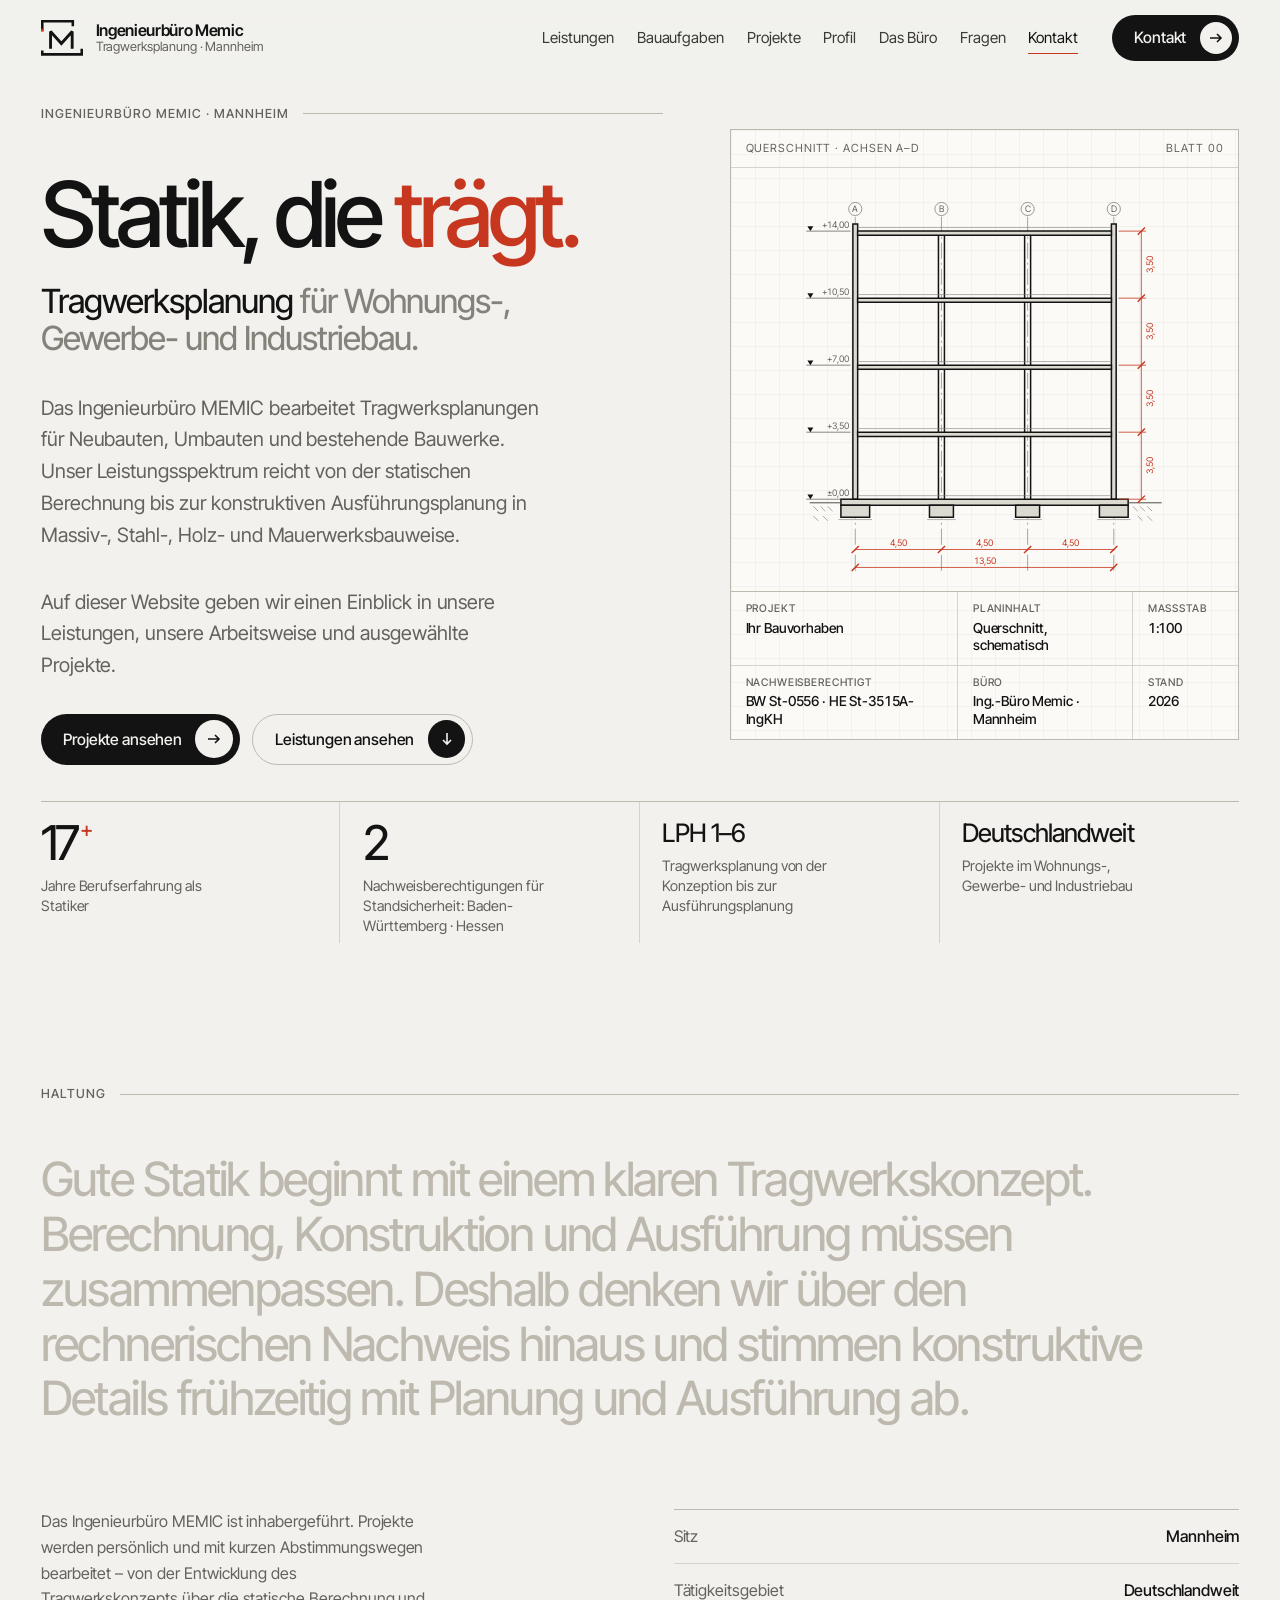
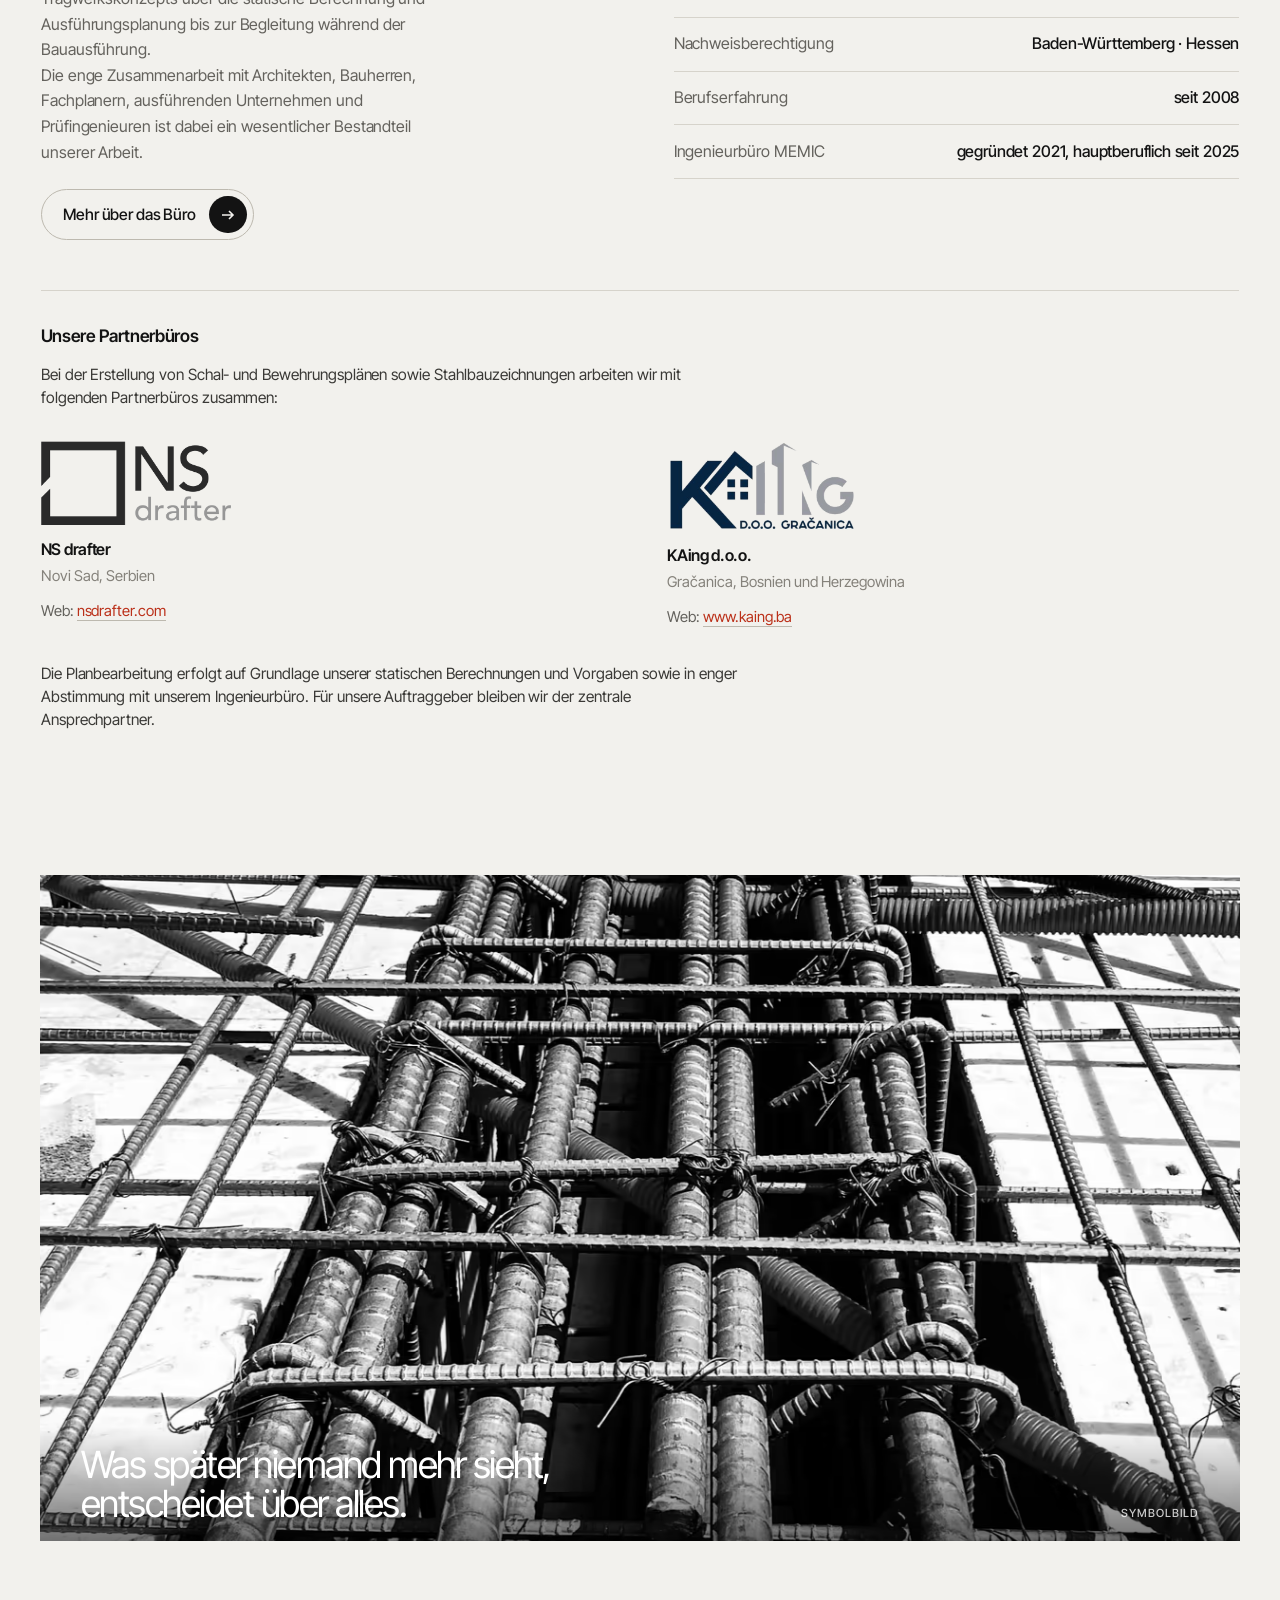
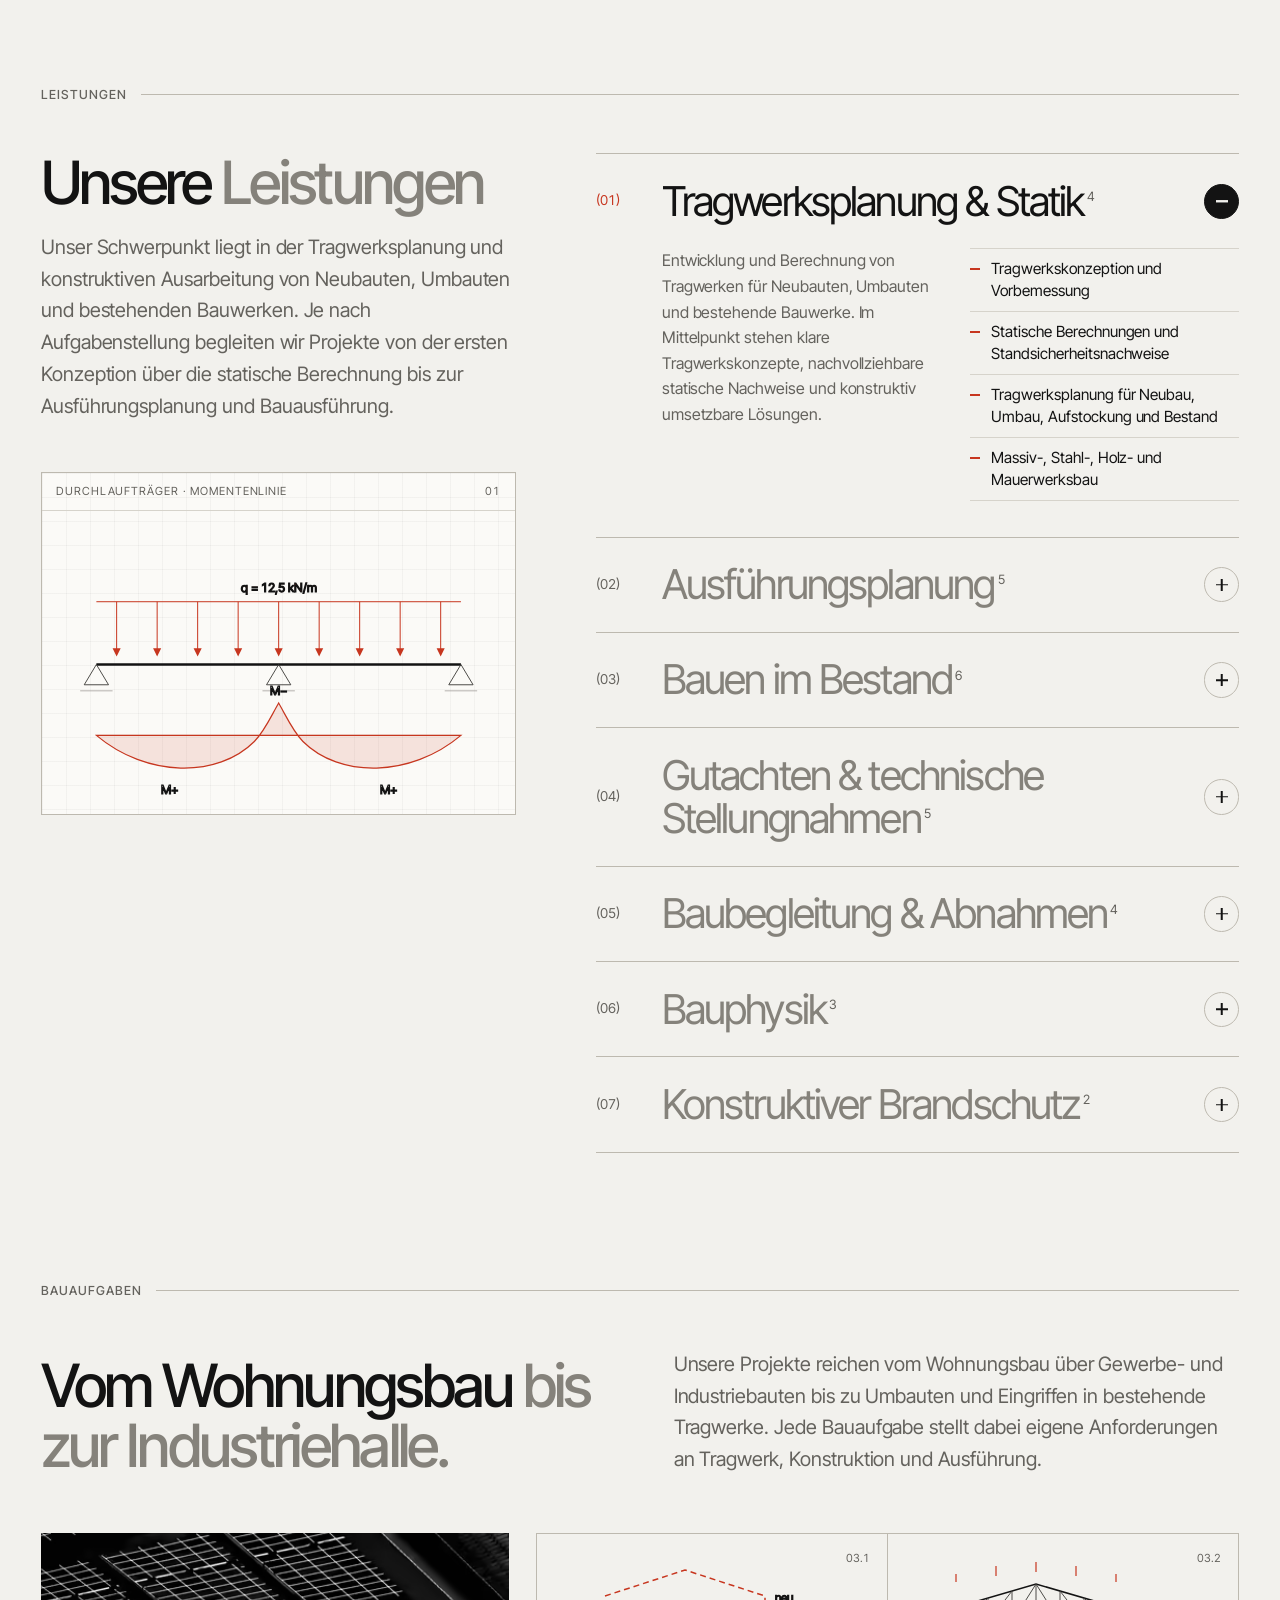
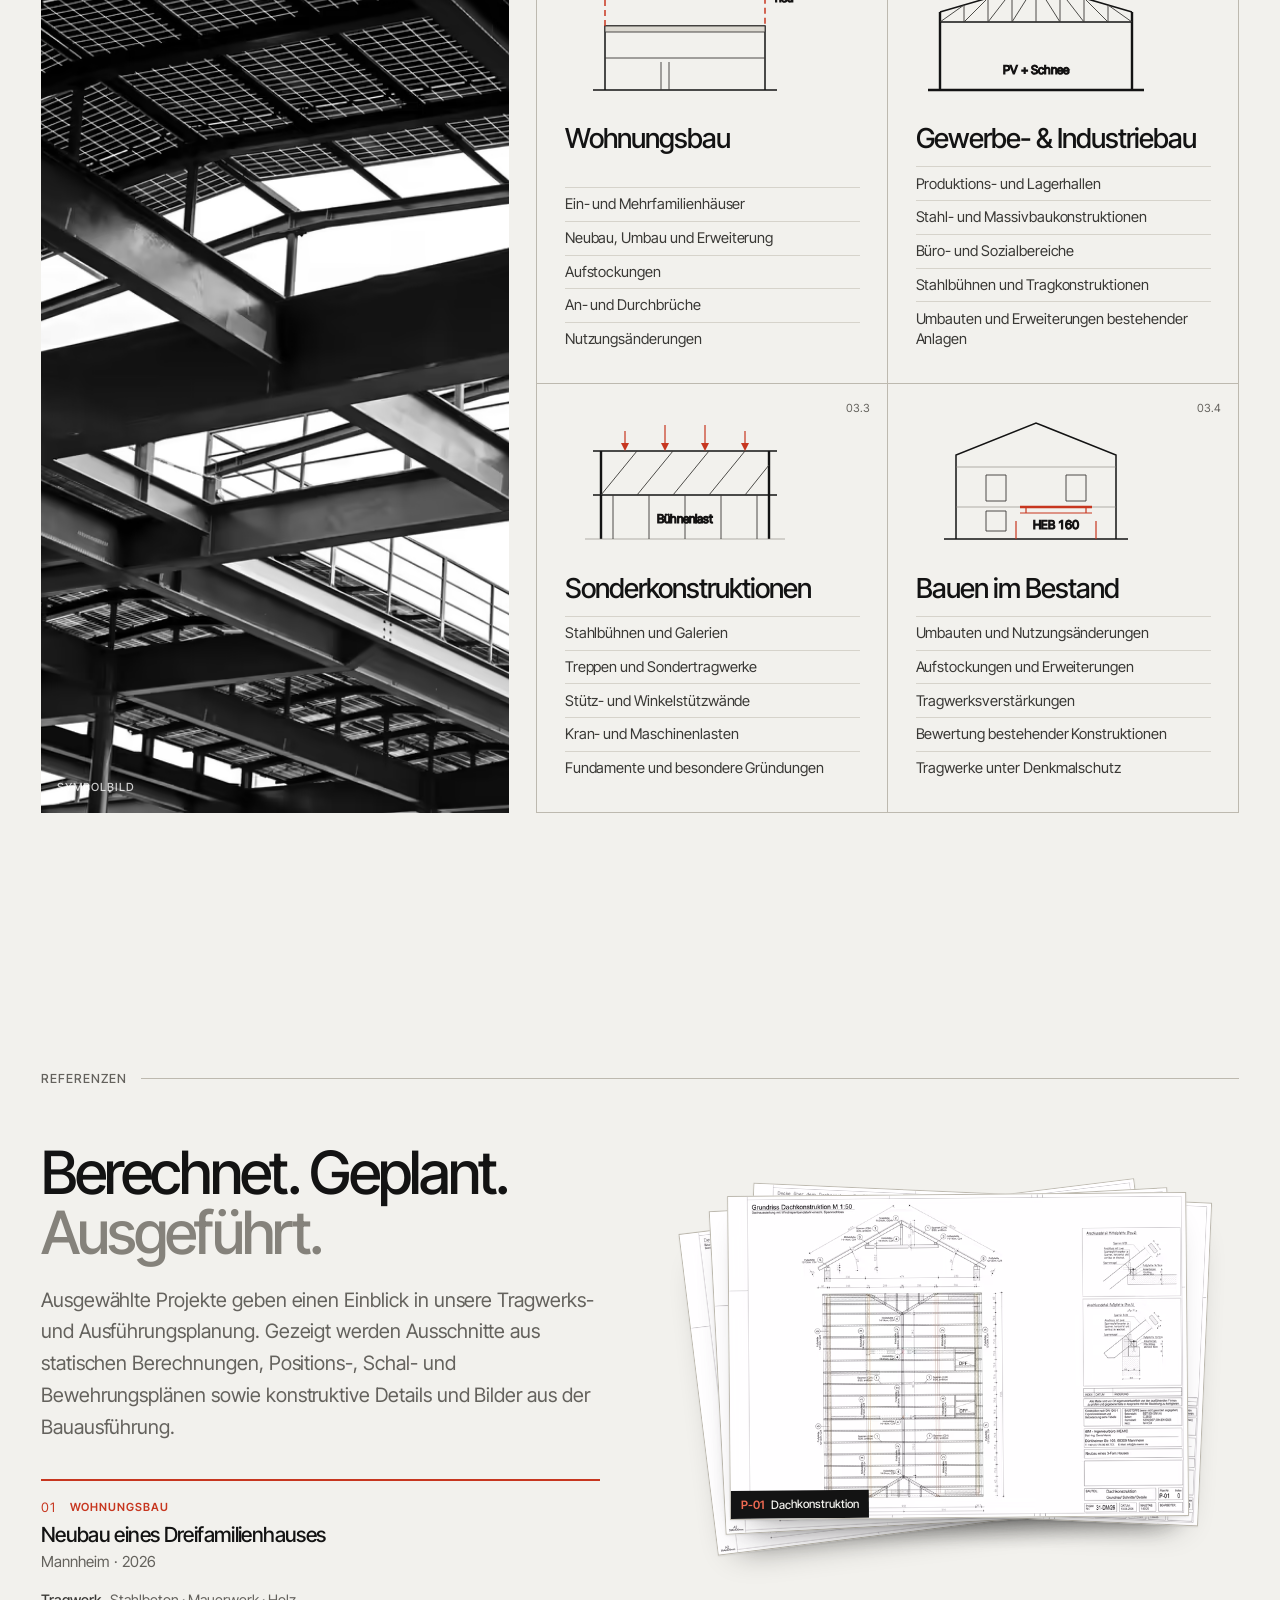
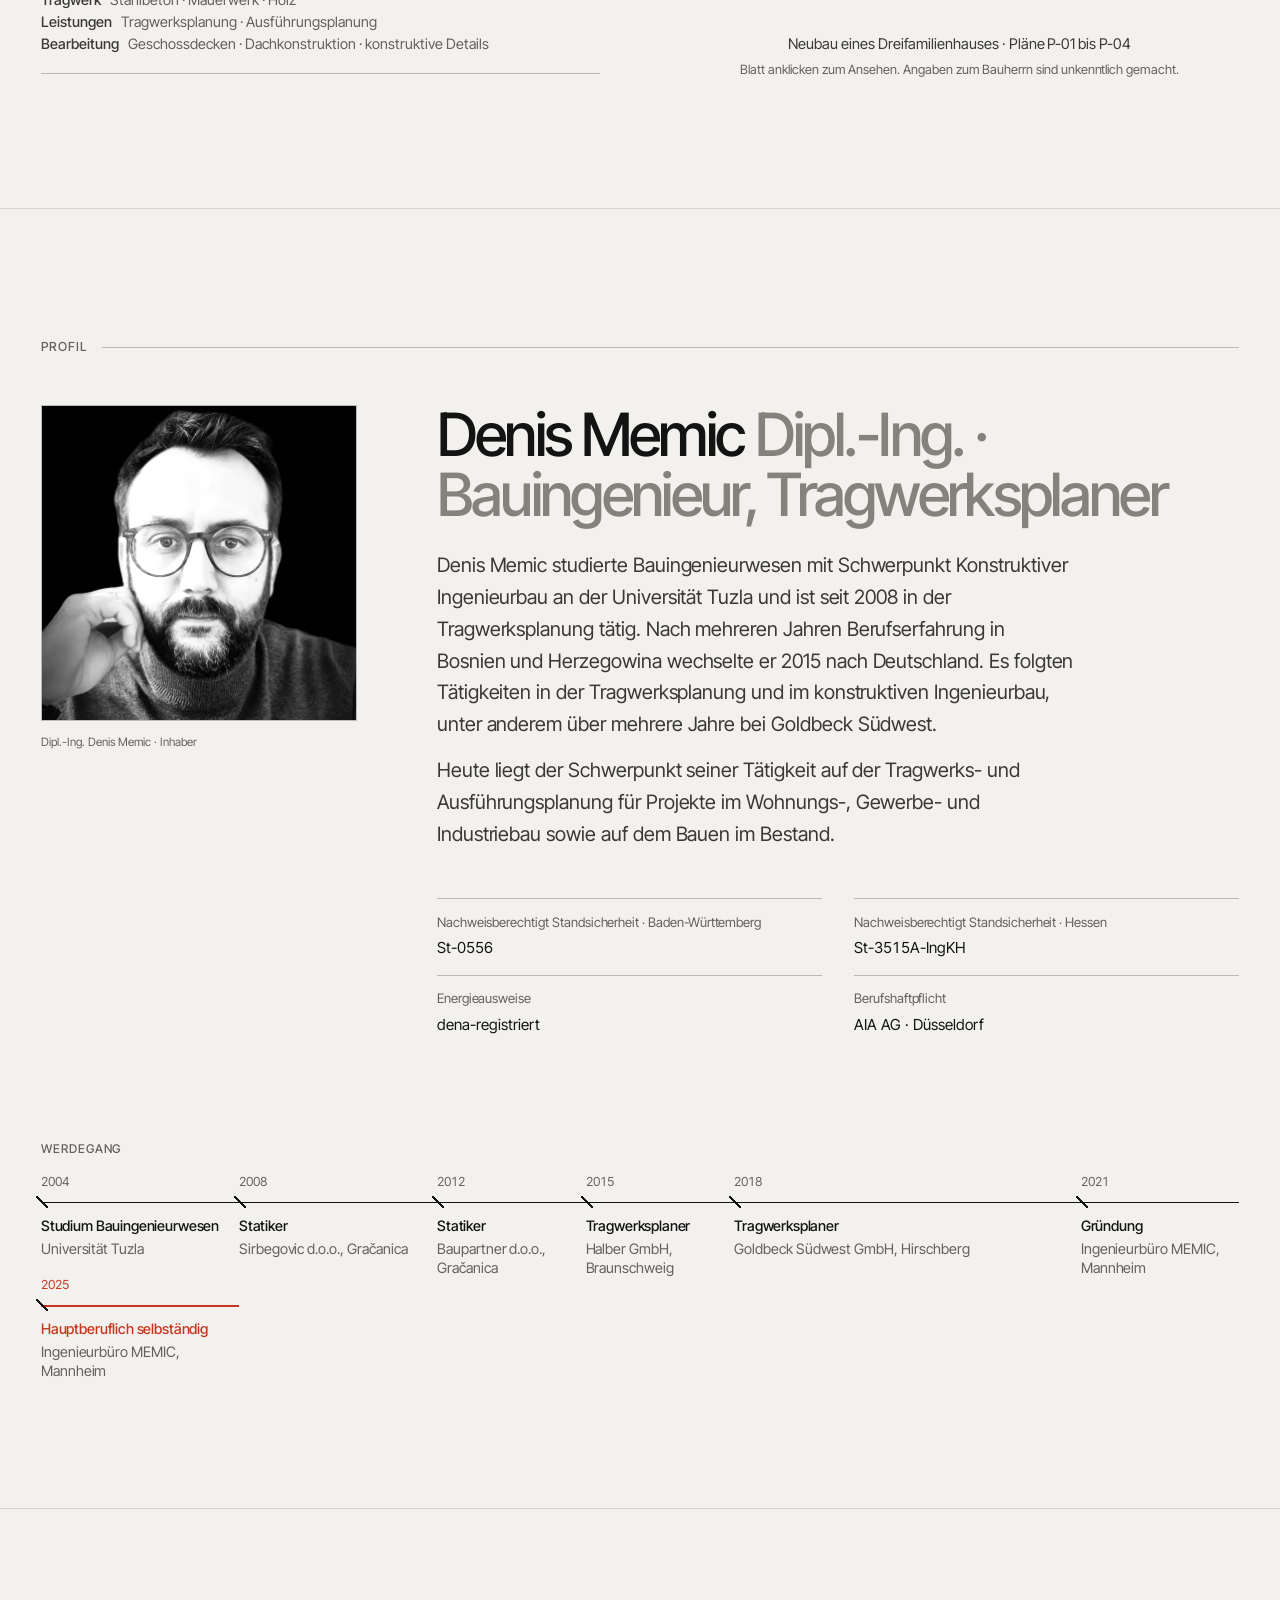
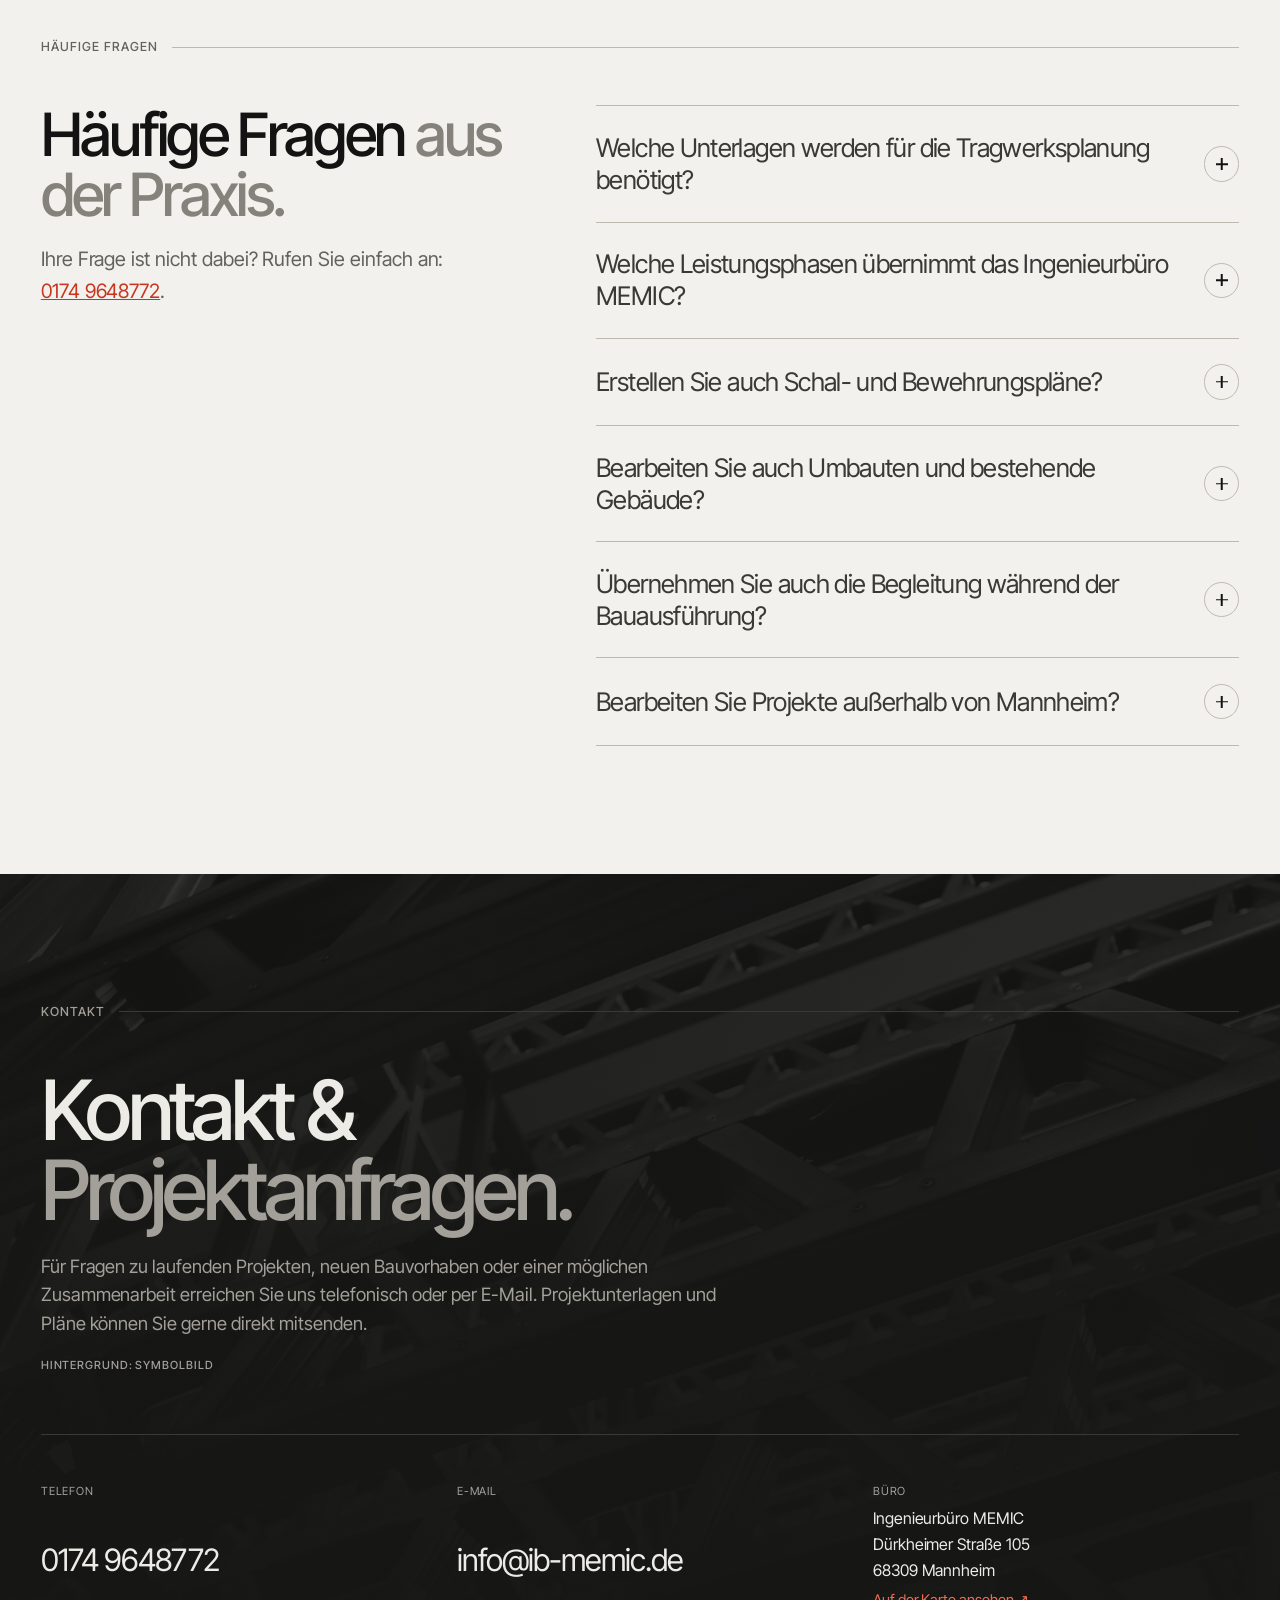
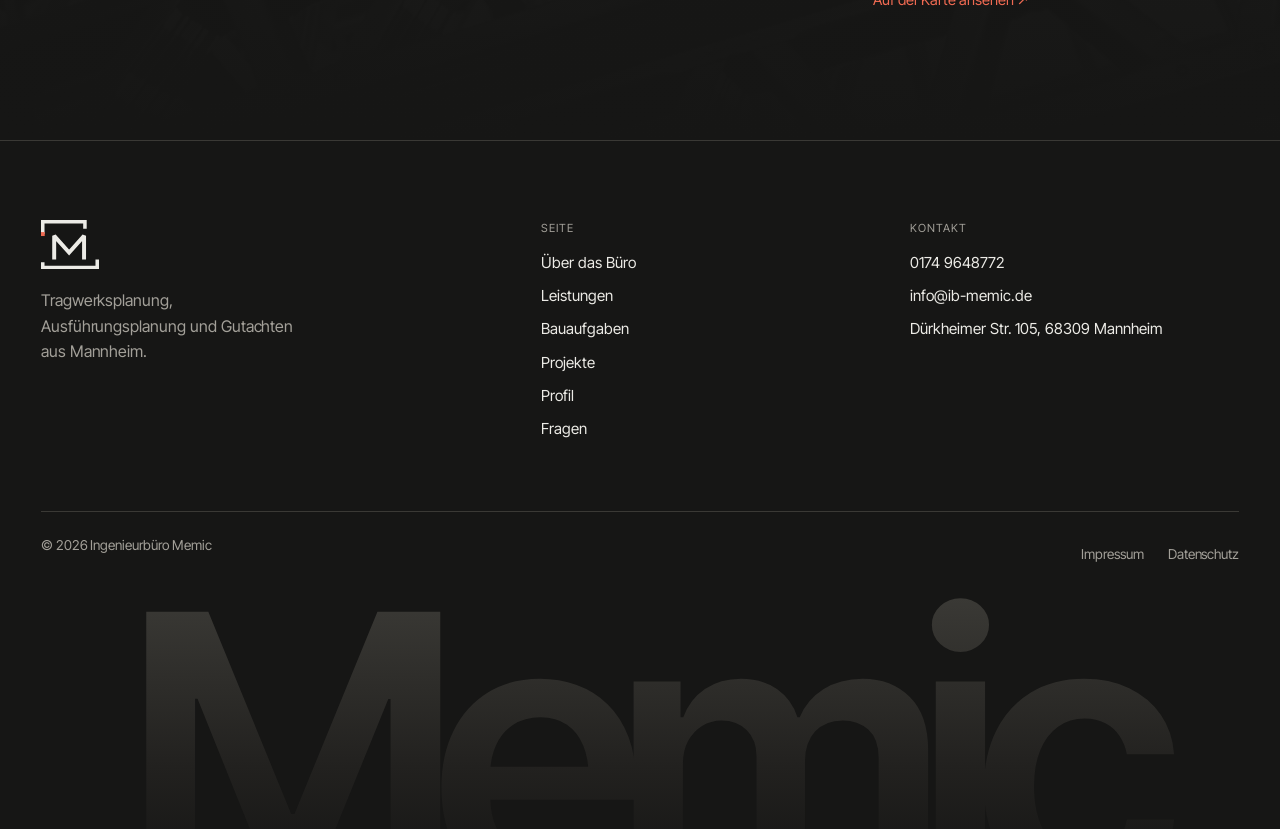
==== commit f6f57570: "Marke iBM entfaellt: neues Zeichen, Jahreszahlen praezisiert Herr Memic will keine Verwechslung mit " ====
--- a/index.html
+++ b/index.html
@@ -3,7 +3,7 @@
 <head>
 <meta charset="utf-8" />
 <meta name="viewport" content="width=device-width, initial-scale=1" />
-<title>Statiker Mannheim – Tragwerksplanung | iBM Ingenieurbüro Memic</title>
+<title>Statiker Mannheim – Tragwerksplanung | Ingenieurbüro Memic</title>
 <meta name="description" content="Ingenieurbüro MEMIC in Mannheim: Tragwerksplanung und Ausführungsplanung für Wohnungs-, Gewerbe- und Industriebau, Bauen im Bestand und Gutachten. Nachweisberechtigt in Baden-Württemberg und Hessen." />
 <!-- TODO Bilal: Beim echten Launch auf "index, follow, max-image-preview:large"
      zurückstellen (in allen drei Seiten). Solange das nur die Vorschau unter der
@@ -11,15 +11,15 @@
      fehlen noch Pflichtangaben, und Herr Memic hat der Veröffentlichung noch
      nicht zugestimmt. -->
 <meta name="robots" content="noindex, nofollow" />
-<meta name="author" content="iBM – Ingenieurbüro Memic" />
+<meta name="author" content="Ingenieurbüro Memic" />
 
 <!-- Zeigt schon auf die echte Domain, damit die Vorschau nie mit ihr konkurriert. -->
 <link rel="canonical" href="https://www.ib-memic.de/" />
 
 <meta property="og:type" content="website" />
 <meta property="og:locale" content="de_DE" />
-<meta property="og:site_name" content="iBM – Ingenieurbüro Memic" />
-<meta property="og:title" content="Statik, die trägt. | iBM Ingenieurbüro Memic, Mannheim" />
+<meta property="og:site_name" content="Ingenieurbüro Memic" />
+<meta property="og:title" content="Statik, die trägt. | Ingenieurbüro Memic, Mannheim" />
 <meta property="og:description" content="Tragwerksplanung für Wohnbau, Industriebau und Tiefbau – aus Mannheim, für die Metropolregion Rhein-Neckar." />
 <!-- TODO Bilal: Nach dem Umzug og:url und og:image auf www.ib-memic.de umstellen.
      Absolute Adresse ist Pflicht, sonst zeigt WhatsApp keine Vorschau. -->
@@ -33,7 +33,7 @@
 <!-- ?v= nach JEDER Änderung an style.css oder main.js hochzählen — hier, in
      impressum.html und datenschutz.html. ALL-INKL hält CSS/JS laut .htaccess
      einen Monat im Browser vor. -->
-<link rel="stylesheet" href="assets/css/style.css?v=2026-10-06-3" />
+<link rel="stylesheet" href="assets/css/style.css?v=2026-10-06-4" />
 </head>
 <body>
 
@@ -42,17 +42,15 @@
 <!-- ============ KOPFLEISTE ============ -->
 <header class="kopf" id="kopf">
   <div class="shell kopf__in">
-    <a class="marke-logo" href="#start" aria-label="iBM Ingenieurbüro Memic – zum Seitenanfang">
+    <a class="marke-logo" href="#start" aria-label="Ingenieurbüro Memic – zum Seitenanfang">
       <svg viewBox="0 0 132 112" aria-hidden="true">
         <g fill="none" stroke="currentColor" stroke-width="8" stroke-linejoin="miter" stroke-miterlimit="2">
           <path d="M4 32V4H100V20"/><path d="M4 96V108H128V90"/>
         </g>
         <g fill="none" stroke="currentColor" stroke-width="9" stroke-linejoin="miter" stroke-miterlimit="2">
-          <path d="M4 58V90"/>
-          <path d="M24.5 46.5H41.5a9.25 9.25 0 0 1 0 18.5H24.5M24.5 65H43.5a10.25 10.25 0 0 1 0 20.5H24.5M24.5 42V90"/>
-          <path d="M70.5 90V46.5L86.5 72 102.5 46.5V90"/>
+          <path d="M30 90V36L64 74 98 36V90"/>
         </g>
-        <rect x="-.5" y="40" width="9" height="9" fill="#c7361f"/>
+        <rect x="-.5" y="27.5" width="9" height="9" fill="#c7361f"/>
       </svg>
       <span class="marke-logo__text">
         <span class="marke-logo__name">Ingenieurbüro Memic</span>
@@ -180,7 +178,7 @@
           <div><dt>Planinhalt</dt><dd>Querschnitt, schematisch</dd></div>
           <div><dt>Maßstab</dt><dd class="etikett">1:100</dd></div>
           <div><dt>Nachweisberechtigt</dt><dd class="etikett">BW St-0556 · HE St-3515A-IngKH</dd></div>
-          <div><dt>Büro</dt><dd>iBM · Mannheim</dd></div>
+          <div><dt>Büro</dt><dd>Ing.-Büro Memic · Mannheim</dd></div>
           <div><dt>Stand</dt><dd class="etikett">2026</dd></div>
         </dl>
       </figure>
@@ -222,7 +220,7 @@
         <li><span>Tätigkeitsgebiet</span><span>Deutschlandweit</span></li>
         <li><span>Nachweisberechtigung</span><span>Baden-Württemberg · Hessen</span></li>
         <li><span>Berufserfahrung</span><span>seit 2008</span></li>
-        <li><span>Ingenieurbüro MEMIC</span><span>gegründet 2021</span></li>
+        <li><span>Ingenieurbüro MEMIC</span><span>gegründet 2021, hauptberuflich seit 2025</span></li>
       </ul>
     </div>
 
@@ -782,7 +780,7 @@
         <li style="--dauer:3"><span class="werdegang__jahr etikett">2015</span><strong>Tragwerksplaner</strong><span>Halber GmbH, Braunschweig</span></li>
         <li style="--dauer:3"><span class="werdegang__jahr etikett">2018</span><strong>Tragwerksplaner</strong><span>Goldbeck Südwest GmbH, Hirschberg</span></li>
         <li style="--dauer:4"><span class="werdegang__jahr etikett">2021</span><strong>Gründung</strong><span>Ingenieurbüro MEMIC, Mannheim</span></li>
-        <li style="--dauer:3" class="werdegang__jetzt"><span class="werdegang__jahr etikett">2025</span><strong>Selbständige Tätigkeit</strong><span>Ingenieurbüro MEMIC</span></li>
+        <li style="--dauer:3" class="werdegang__jetzt"><span class="werdegang__jahr etikett">2025</span><strong>Hauptberuflich selbständig</strong><span>Ingenieurbüro MEMIC, Mannheim</span></li>
       </ol>
     </div>
   </div>
@@ -879,11 +877,9 @@
             <path d="M4 32V4H100V20"/><path d="M4 96V108H128V90"/>
           </g>
           <g fill="none" stroke="currentColor" stroke-width="9" stroke-linejoin="miter" stroke-miterlimit="2">
-            <path d="M4 58V90"/>
-            <path d="M24.5 46.5H41.5a9.25 9.25 0 0 1 0 18.5H24.5M24.5 65H43.5a10.25 10.25 0 0 1 0 20.5H24.5M24.5 42V90"/>
-            <path d="M70.5 90V46.5L86.5 72 102.5 46.5V90"/>
+            <path d="M30 90V36L64 74 98 36V90"/>
           </g>
-          <rect x="-.5" y="40" width="9" height="9" fill="#ef6a52"/>
+          <rect x="-.5" y="27.5" width="9" height="9" fill="#ef6a52"/>
         </svg>
         <p>Tragwerksplanung, Ausführungsplanung und Gutachten aus Mannheim.</p>
       </div>
@@ -904,7 +900,7 @@
       </div>
     </div>
     <div class="fuss__unten">
-      <span>&copy; <span id="jahr">2026</span> iBM – Ingenieurbüro Memic</span>
+      <span>&copy; <span id="jahr">2026</span> Ingenieurbüro Memic</span>
       <nav aria-label="Rechtliches">
         <a href="impressum.html">Impressum</a>
         <a href="datenschutz.html">Datenschutz</a>
@@ -914,19 +910,19 @@
   <div class="fuss__wort" aria-hidden="true">Memic</div>
 </footer>
 
-<script src="assets/js/main.js?v=2026-10-06-3"></script>
+<script src="assets/js/main.js?v=2026-10-06-4"></script>
 
 <script type="application/ld+json">
 {
   "@context": "https://schema.org",
   "@type": "ProfessionalService",
   "@id": "https://www.ib-memic.de/#buero",
-  "name": "iBM – Ingenieurbüro Memic",
+  "name": "Ingenieurbüro Memic",
   "description": "Ingenieurbüro für Tragwerksplanung in Mannheim: Tragwerksplanung und Ausführungsplanung für Wohnungs-, Gewerbe- und Industriebau, Bauen im Bestand sowie Gutachten und technische Stellungnahmen.",
   "url": "https://www.ib-memic.de/",
   "telephone": "+49 174 9648772",
   "email": "info@ib-memic.de",
-  "logo": "https://bilal-altu.github.io/ib-memic/assets/img/logo-ibm-marke.svg",
+  "logo": "https://bilal-altu.github.io/ib-memic/assets/img/logo-marke.svg",
   "image": "https://bilal-altu.github.io/ib-memic/assets/img/og-bild.jpg",
   "foundingDate": "2021",
   "address": {
--- a/assets/css/style.css
+++ b/assets/css/style.css
@@ -1,5 +1,5 @@
 /* =========================================================
-   iBM – Ingenieurbüro Memic
+   Ingenieurbüro Memic
    Farbwelt „Rotstift": Die Seite sieht aus wie ein sauberer
    Ausführungsplan — Papier, Tusche, feine Linien. Das einzige Rot
    ist der Rotstift des Statikers: Bemaßung, Lasten, Momentenlinie,
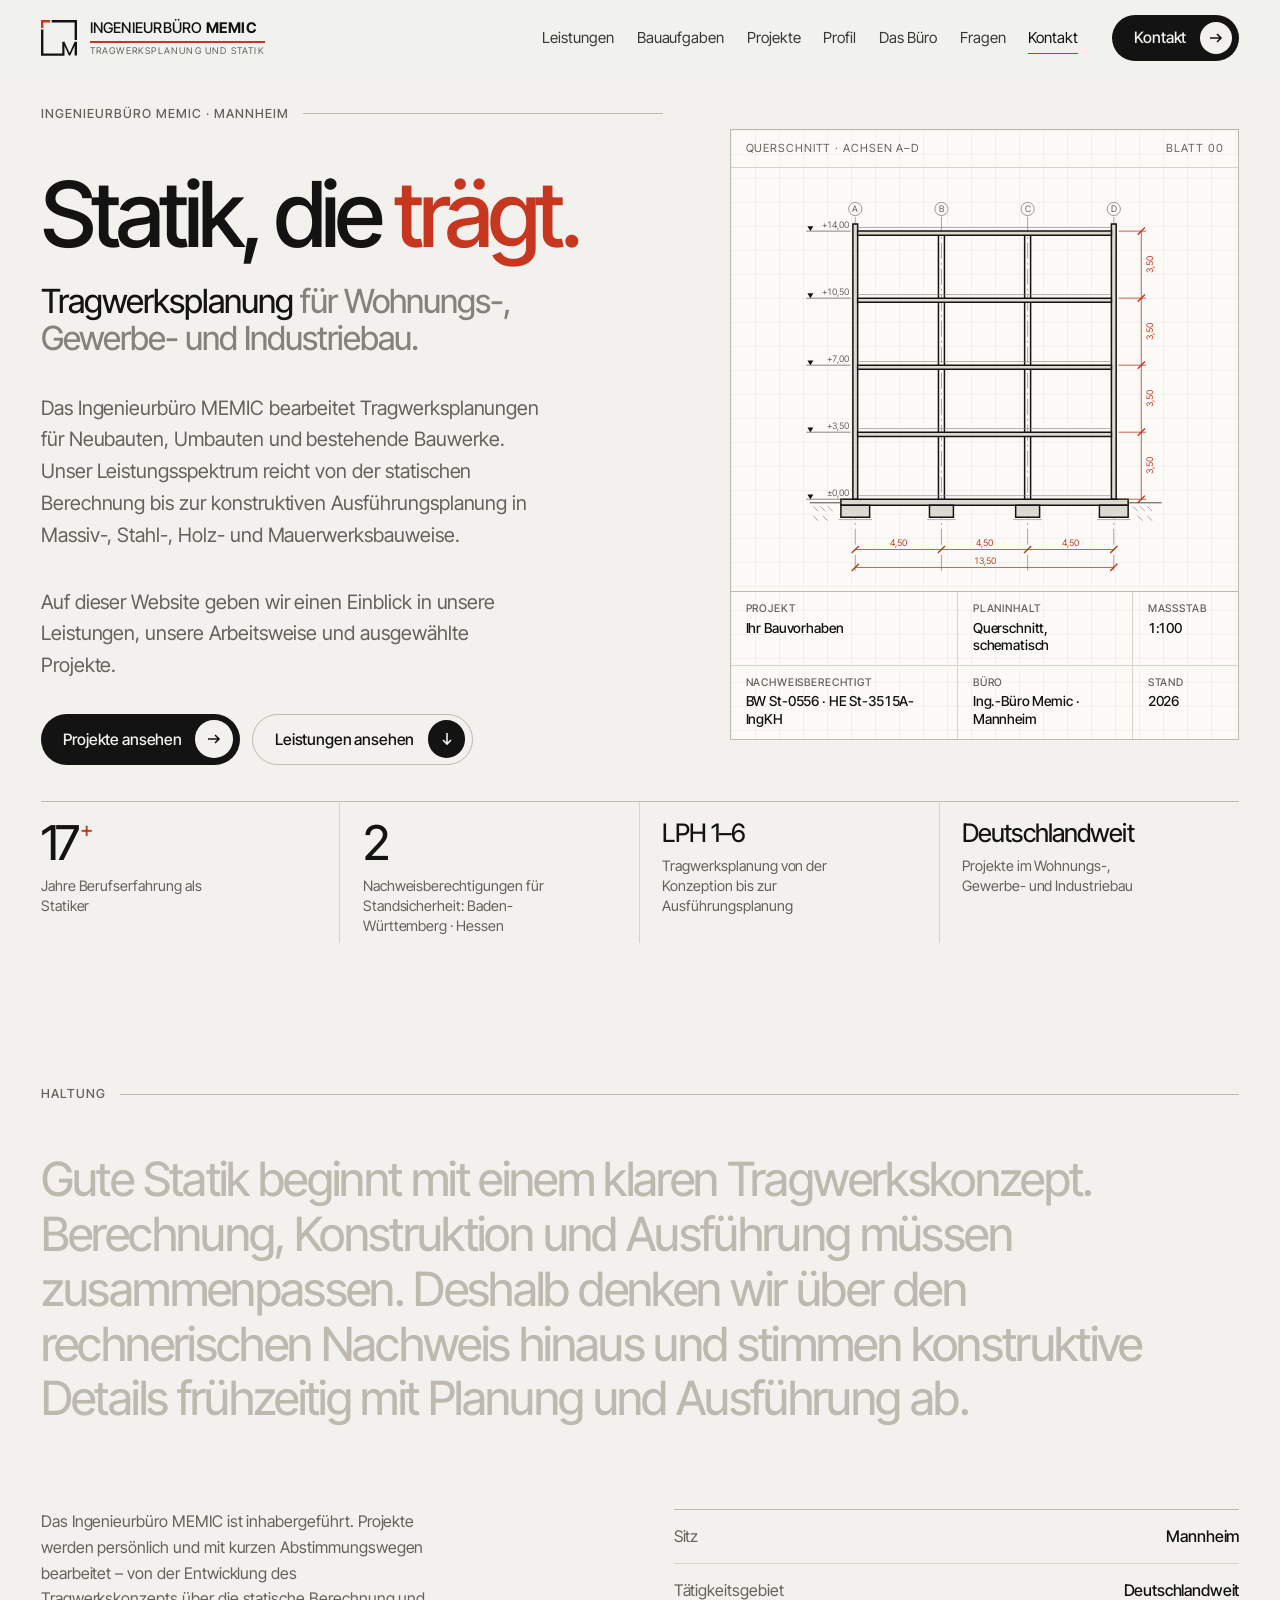
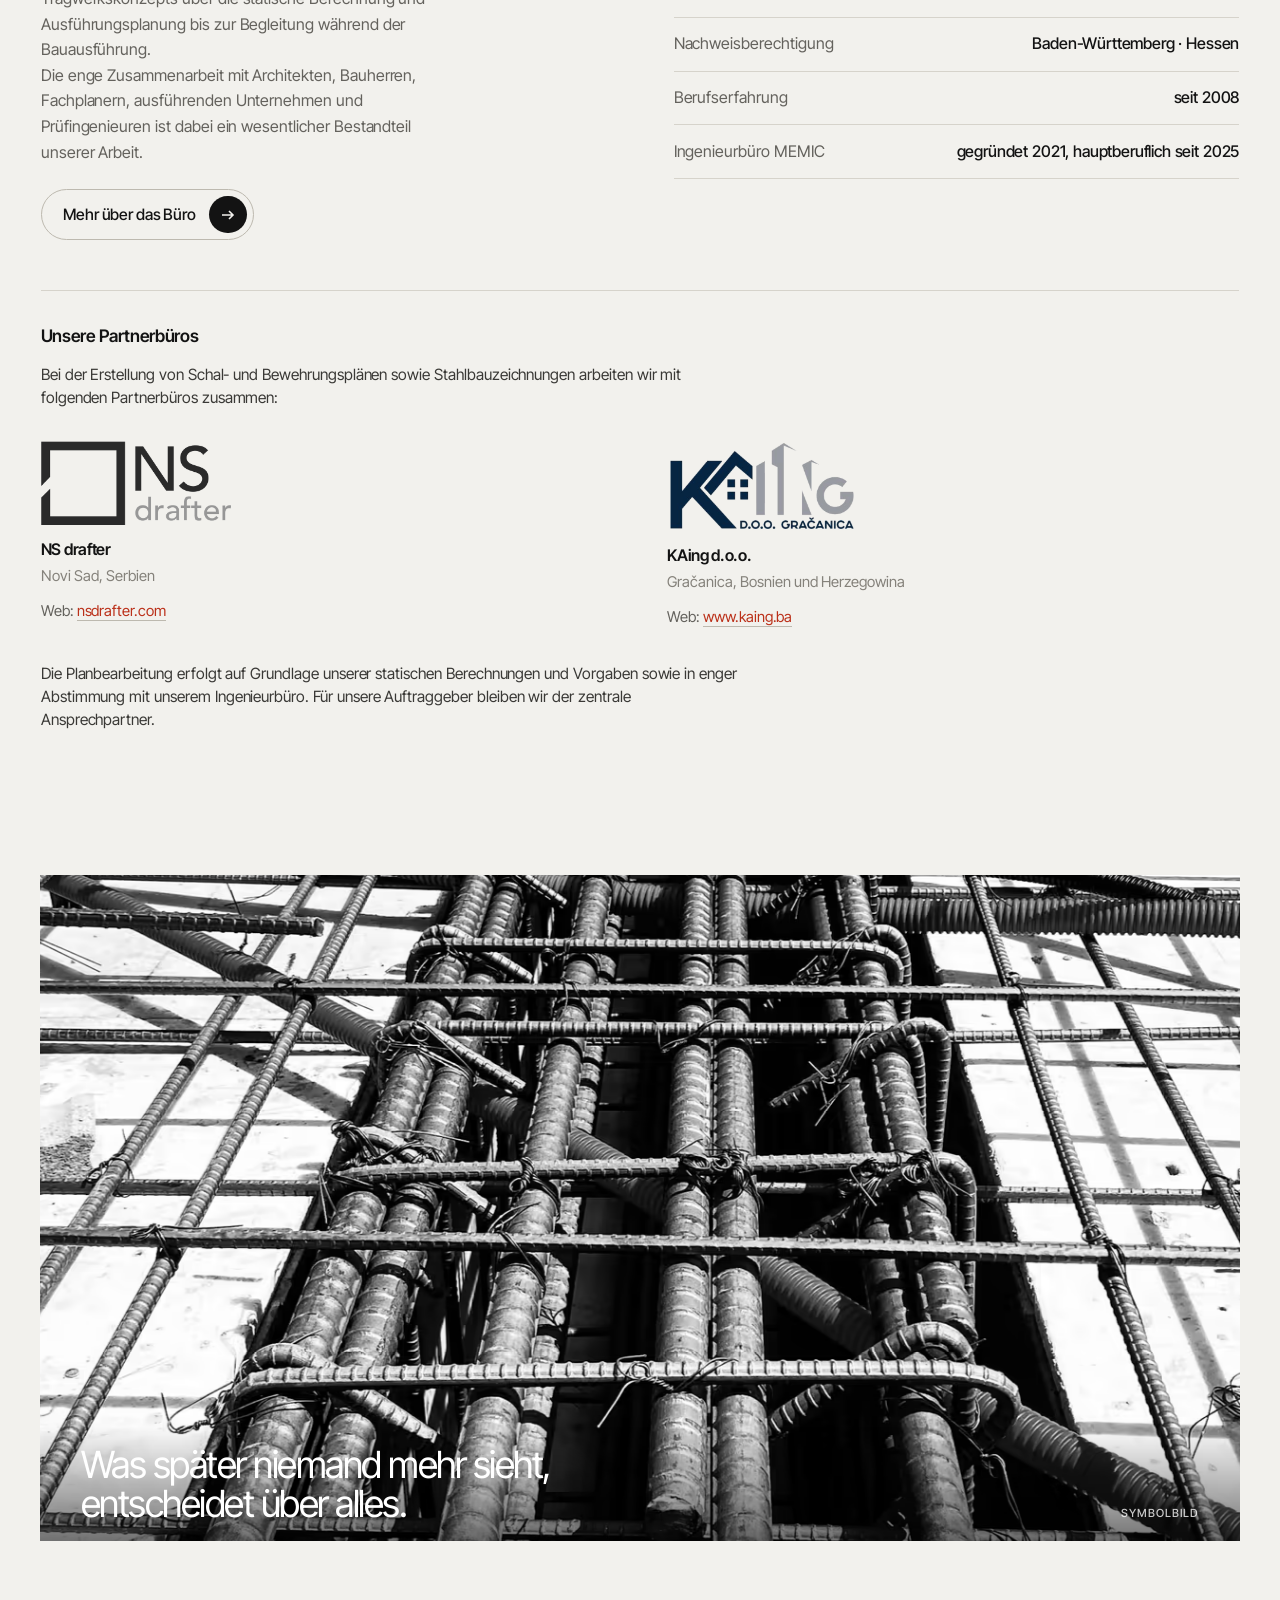
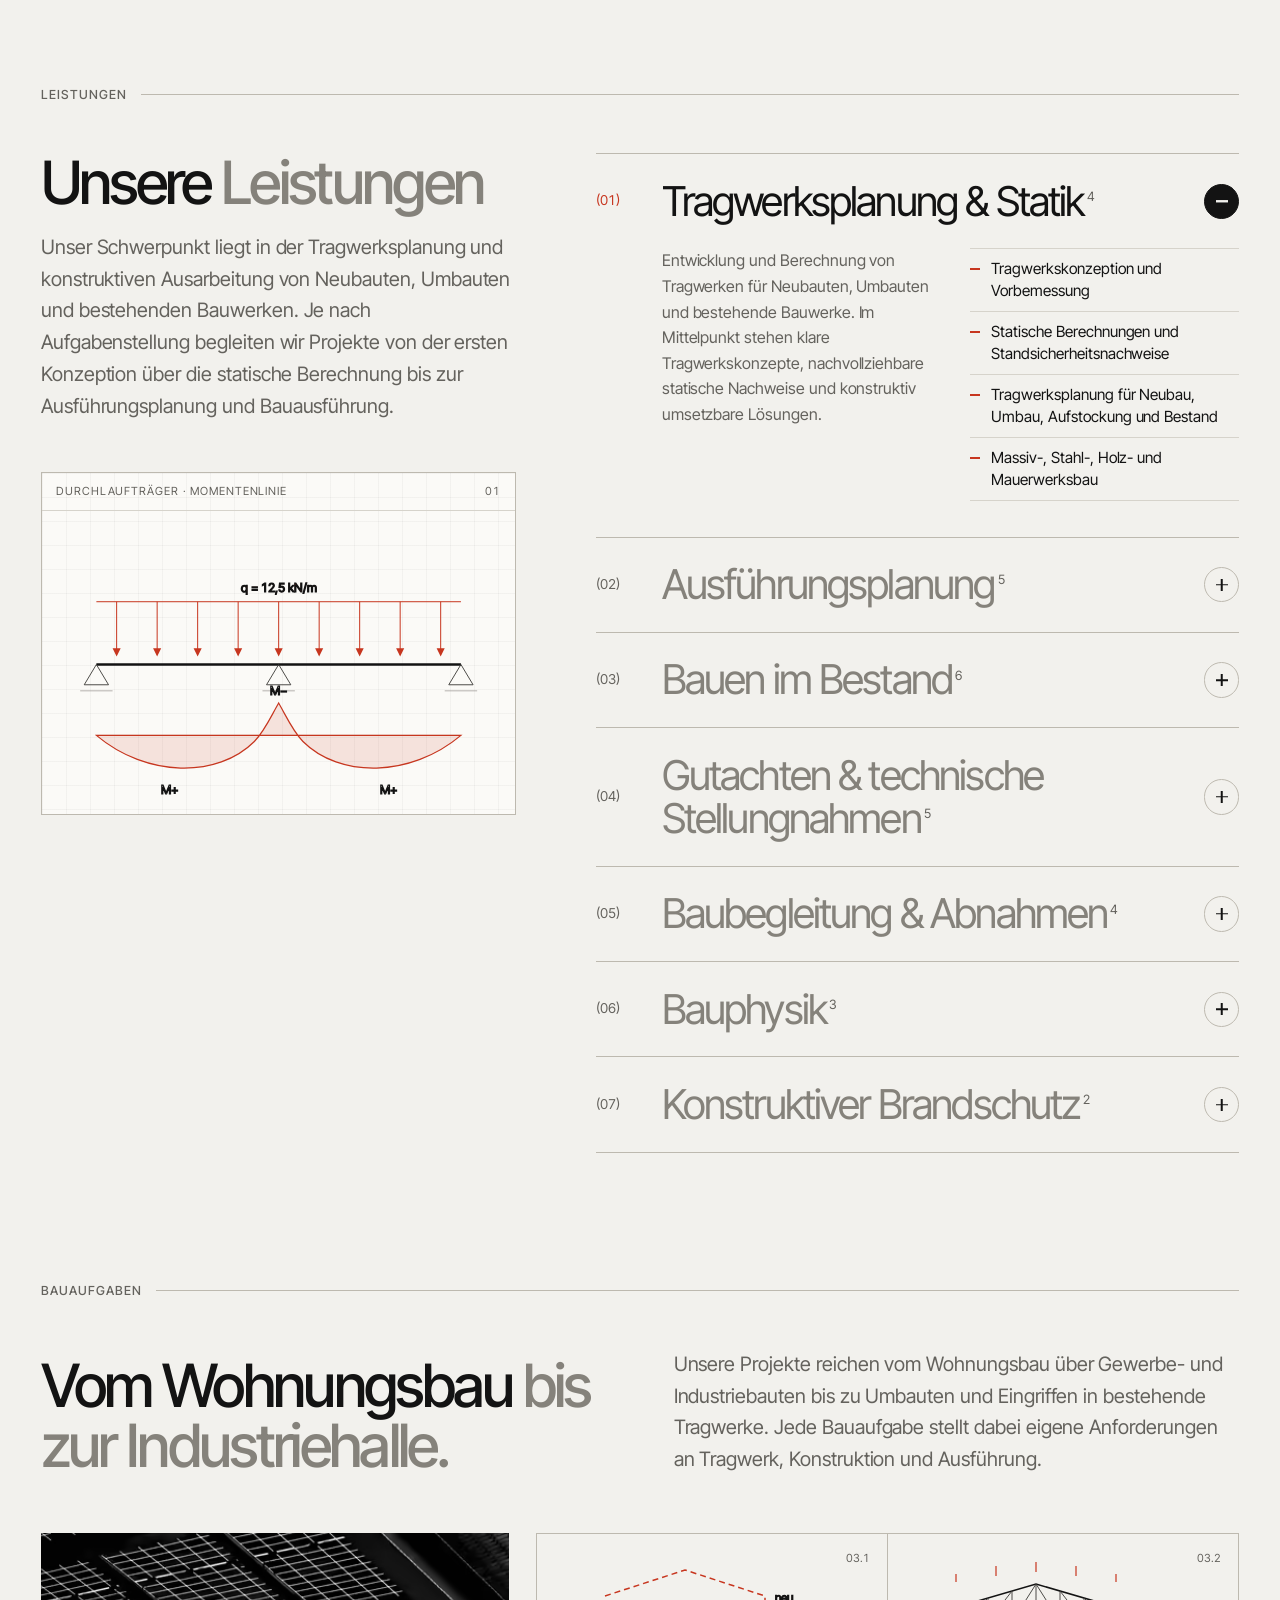
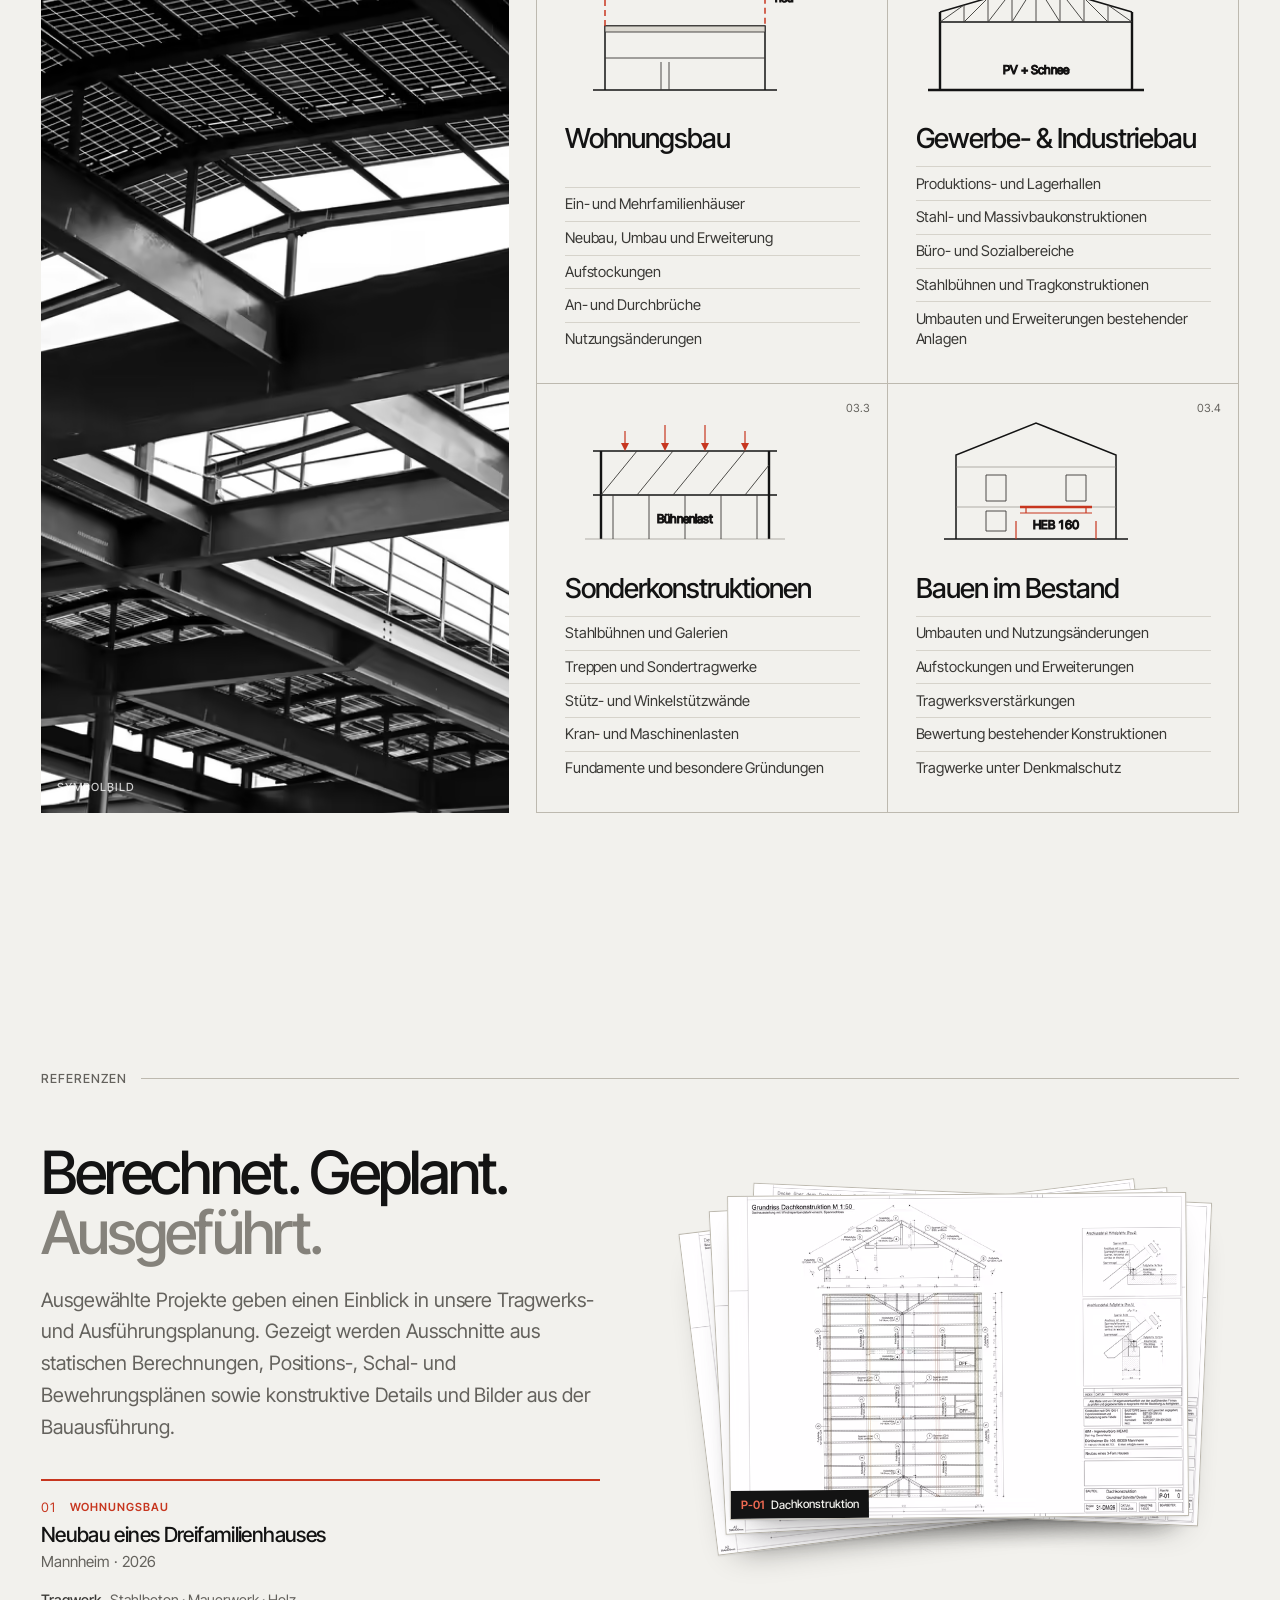
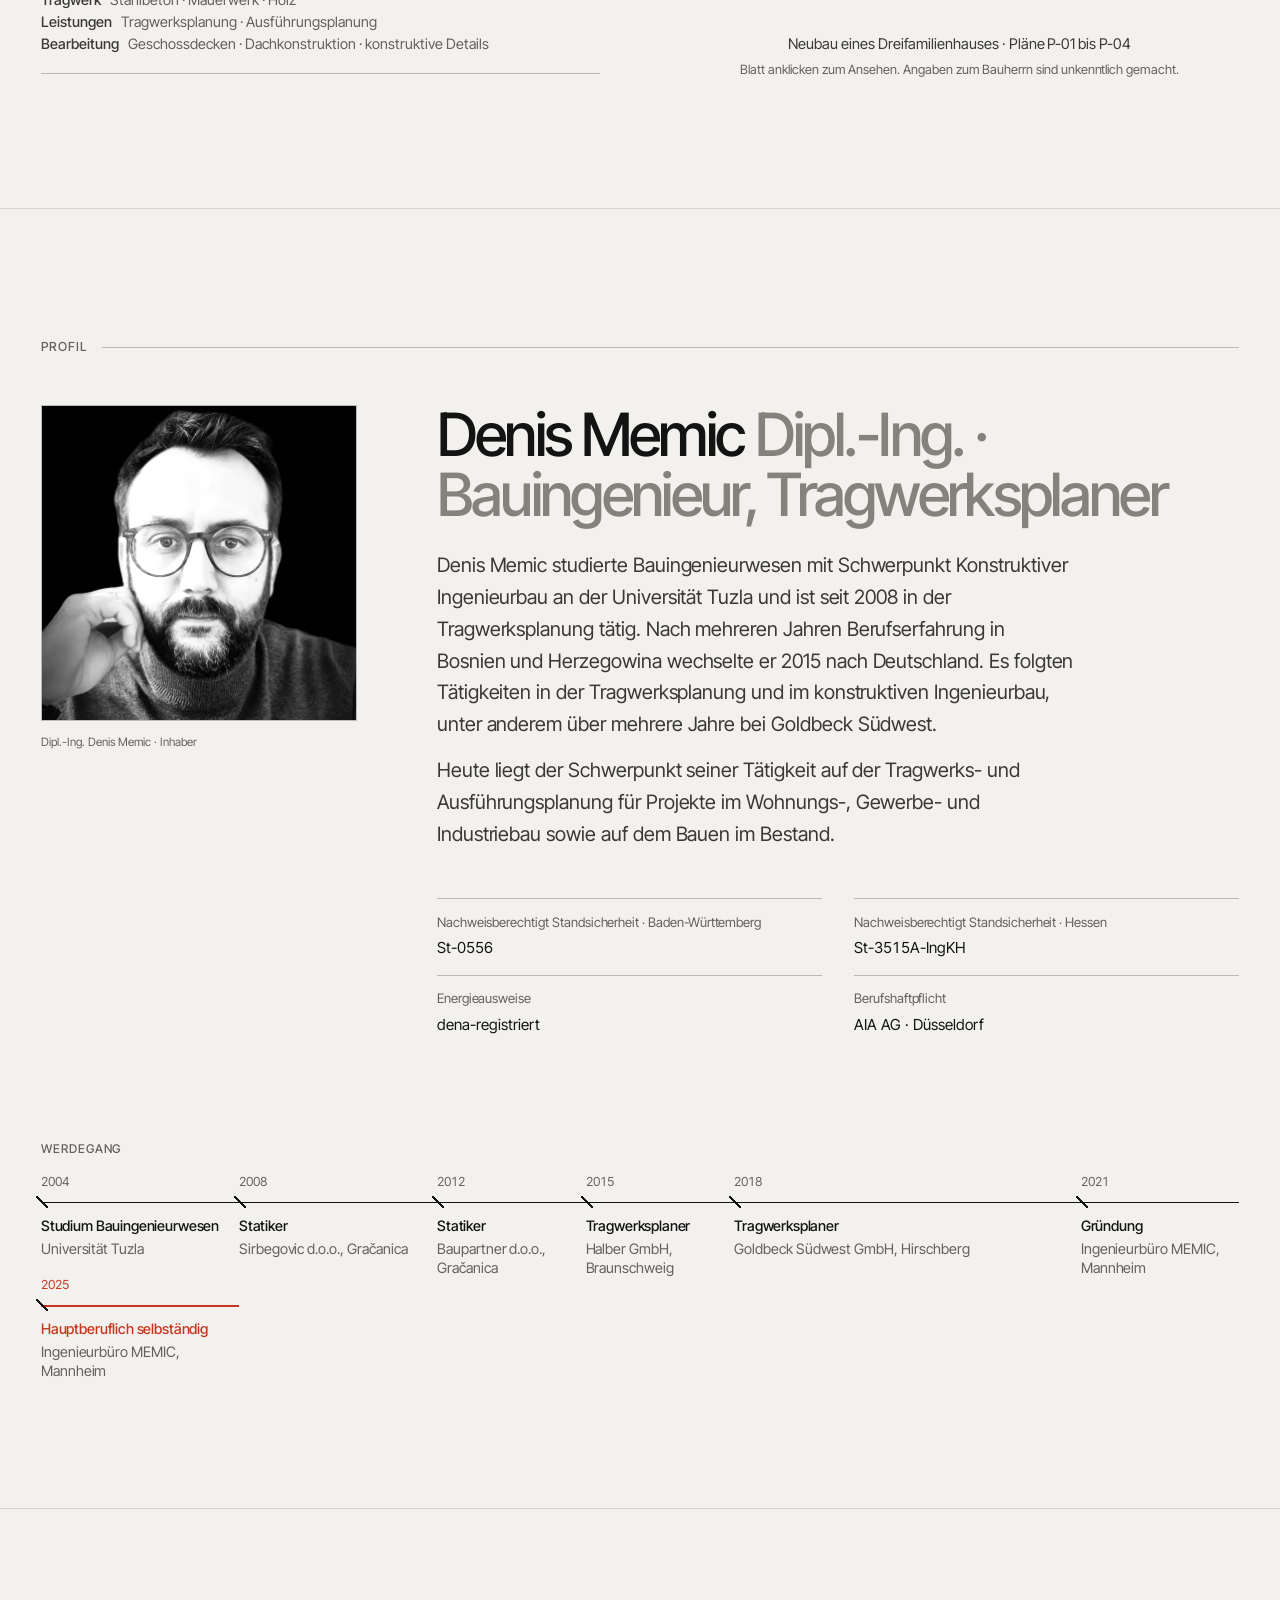
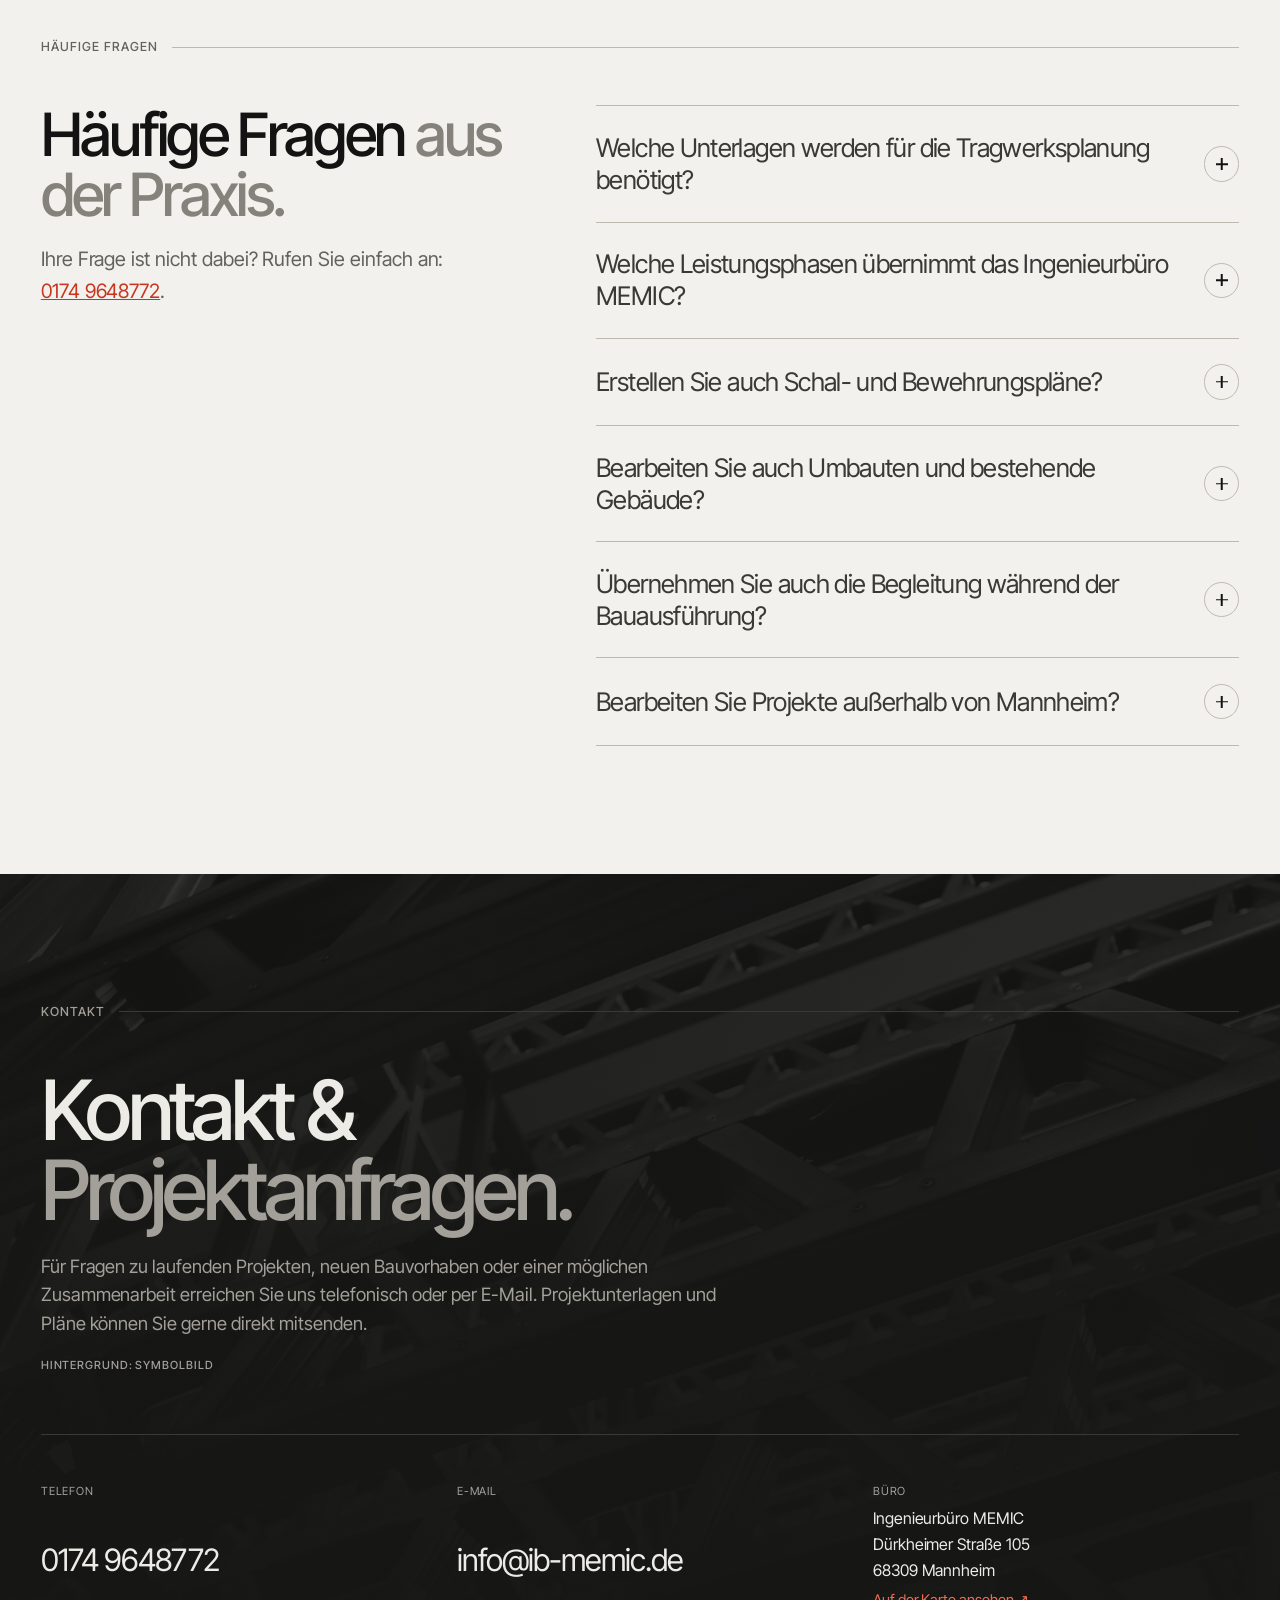
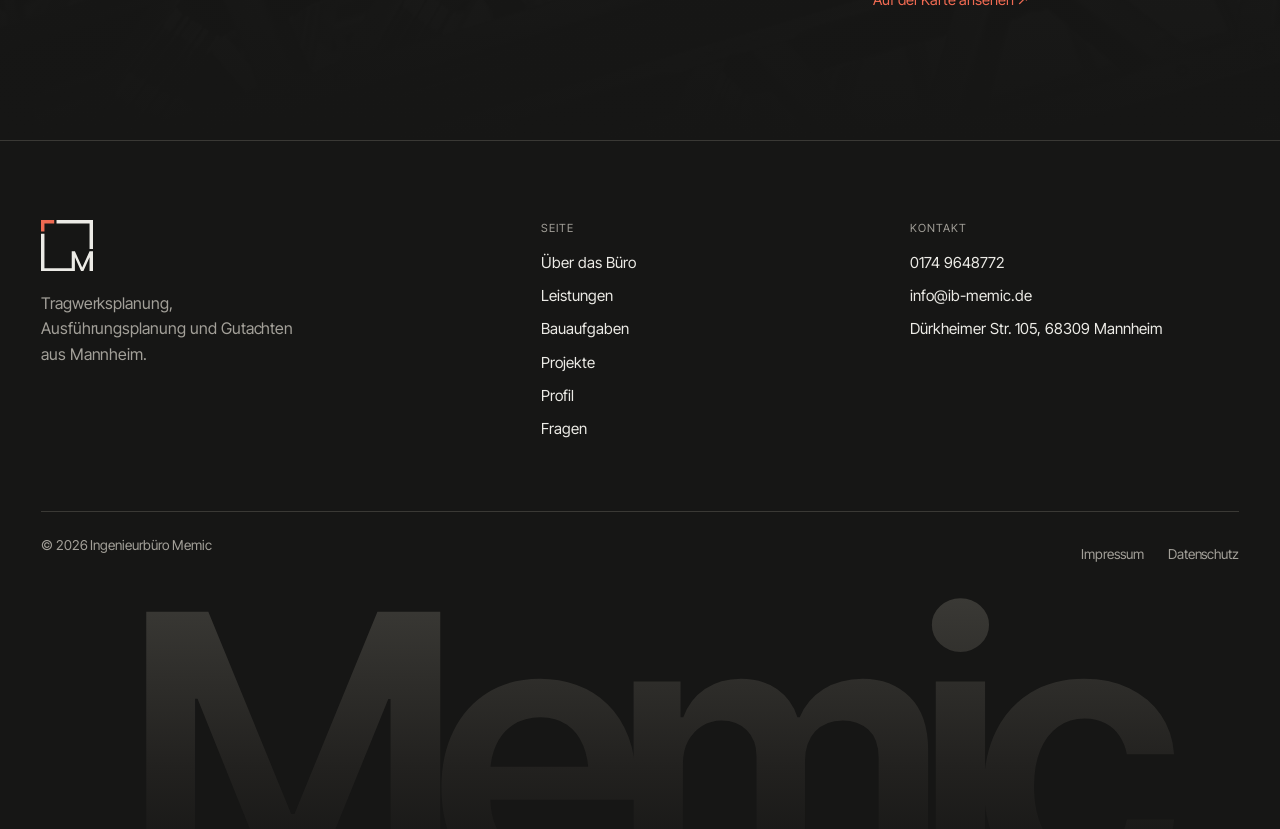
==== commit b90f43a5: "Logo von Herrn Memic eingebaut Seine Vorlage (PNG, hell und dunkel) ist Pixel fuer Pixel ausgemessen" ====
--- a/index.html
+++ b/index.html
@@ -33,7 +33,7 @@
 <!-- ?v= nach JEDER Änderung an style.css oder main.js hochzählen — hier, in
      impressum.html und datenschutz.html. ALL-INKL hält CSS/JS laut .htaccess
      einen Monat im Browser vor. -->
-<link rel="stylesheet" href="assets/css/style.css?v=2026-10-06-4" />
+<link rel="stylesheet" href="assets/css/style.css?v=2026-10-06-5" />
 </head>
 <body>
 
@@ -43,18 +43,13 @@
 <header class="kopf" id="kopf">
   <div class="shell kopf__in">
     <a class="marke-logo" href="#start" aria-label="Ingenieurbüro Memic – zum Seitenanfang">
-      <svg viewBox="0 0 132 112" aria-hidden="true">
-        <g fill="none" stroke="currentColor" stroke-width="8" stroke-linejoin="miter" stroke-miterlimit="2">
-          <path d="M4 32V4H100V20"/><path d="M4 96V108H128V90"/>
-        </g>
-        <g fill="none" stroke="currentColor" stroke-width="9" stroke-linejoin="miter" stroke-miterlimit="2">
-          <path d="M30 90V36L64 74 98 36V90"/>
-        </g>
-        <rect x="-.5" y="27.5" width="9" height="9" fill="#c7361f"/>
+      <svg viewBox="0 0 181 180" aria-hidden="true">
+        <path fill="currentColor" d="M54 0H181V12H54ZM0 48H12V168H118V180H0ZM169 0H181V101H169ZM107 109H118L143.5 165.5 169 109H181V179H169V130L147 179H140L118 130V179H107Z"/>
+        <path fill="#c7361f" d="M0 0H46V12H12V40H0Z"/>
       </svg>
       <span class="marke-logo__text">
-        <span class="marke-logo__name">Ingenieurbüro Memic</span>
-        <span class="marke-logo__zusatz">Tragwerksplanung · Mannheim</span>
+        <span class="marke-logo__name">Ingenieurbüro <b>Memic</b></span>
+        <span class="marke-logo__zusatz">Tragwerksplanung und Statik</span>
       </span>
     </a>
 
@@ -872,14 +867,9 @@
   <div class="shell">
     <div class="fuss__oben">
       <div class="fuss__marke">
-        <svg viewBox="0 0 132 112" aria-hidden="true">
-          <g fill="none" stroke="currentColor" stroke-width="8" stroke-linejoin="miter" stroke-miterlimit="2">
-            <path d="M4 32V4H100V20"/><path d="M4 96V108H128V90"/>
-          </g>
-          <g fill="none" stroke="currentColor" stroke-width="9" stroke-linejoin="miter" stroke-miterlimit="2">
-            <path d="M30 90V36L64 74 98 36V90"/>
-          </g>
-          <rect x="-.5" y="27.5" width="9" height="9" fill="#ef6a52"/>
+        <svg viewBox="0 0 181 180" aria-hidden="true">
+          <path fill="currentColor" d="M54 0H181V12H54ZM0 48H12V168H118V180H0ZM169 0H181V101H169ZM107 109H118L143.5 165.5 169 109H181V179H169V130L147 179H140L118 130V179H107Z"/>
+          <path fill="#ef6a52" d="M0 0H46V12H12V40H0Z"/>
         </svg>
         <p>Tragwerksplanung, Ausführungsplanung und Gutachten aus Mannheim.</p>
       </div>
@@ -910,7 +900,7 @@
   <div class="fuss__wort" aria-hidden="true">Memic</div>
 </footer>
 
-<script src="assets/js/main.js?v=2026-10-06-4"></script>
+<script src="assets/js/main.js?v=2026-10-06-5"></script>
 
 <script type="application/ld+json">
 {
--- a/assets/css/style.css
+++ b/assets/css/style.css
@@ -266,10 +266,27 @@
   text-decoration: none;
   flex-shrink: 0;
 }
-.marke-logo svg { width: 42px; height: auto; }
+.marke-logo svg { width: 36px; height: auto; }
 .marke-logo__text { display: grid; line-height: 1.15; }
-.marke-logo__name { font-weight: 600; font-size: 1rem; letter-spacing: -.02em; }
-.marke-logo__zusatz { font-size: .8rem; color: var(--grau); letter-spacing: -.005em; }
+/* Schriftzug wie auf dem Logo: Versalien, MEMIC fett, rote Linie, gesperrte Unterzeile. */
+.marke-logo__name { font-weight: 500; font-size: .92rem; letter-spacing: .015em; text-transform: uppercase; }
+.marke-logo__name b { font-weight: 700; }
+.marke-logo__zusatz {
+  position: relative;
+  margin-top: .28rem;
+  padding-top: .3rem;
+  font-size: .575rem;
+  letter-spacing: .13em;
+  text-transform: uppercase;
+  color: var(--grau);
+}
+.marke-logo__zusatz::before {
+  content: "";
+  position: absolute;
+  inset: 0 0 auto;
+  height: 2px;
+  background: var(--rot);
+}
 
 .nav { margin-left: auto; }
 .nav__liste {
@@ -1540,7 +1557,7 @@
   grid-template-columns: minmax(0, 1.4fr) minmax(0, 1fr) minmax(0, 1fr);
   gap: 2.5rem;
 }
-.fuss__marke svg { width: 58px; height: auto; color: var(--auf-beton); }
+.fuss__marke svg { width: 52px; height: auto; color: var(--auf-beton); }
 .fuss__marke p { max-width: 30ch; margin: 1.2rem 0 0; color: var(--auf-beton-grau); }
 .fuss__spalte { display: grid; align-content: start; gap: .55rem; }
 .fuss__spalte .etikett { margin-bottom: .3rem; font-size: .7rem; letter-spacing: .08em; text-transform: uppercase; color: var(--auf-beton-grau); }
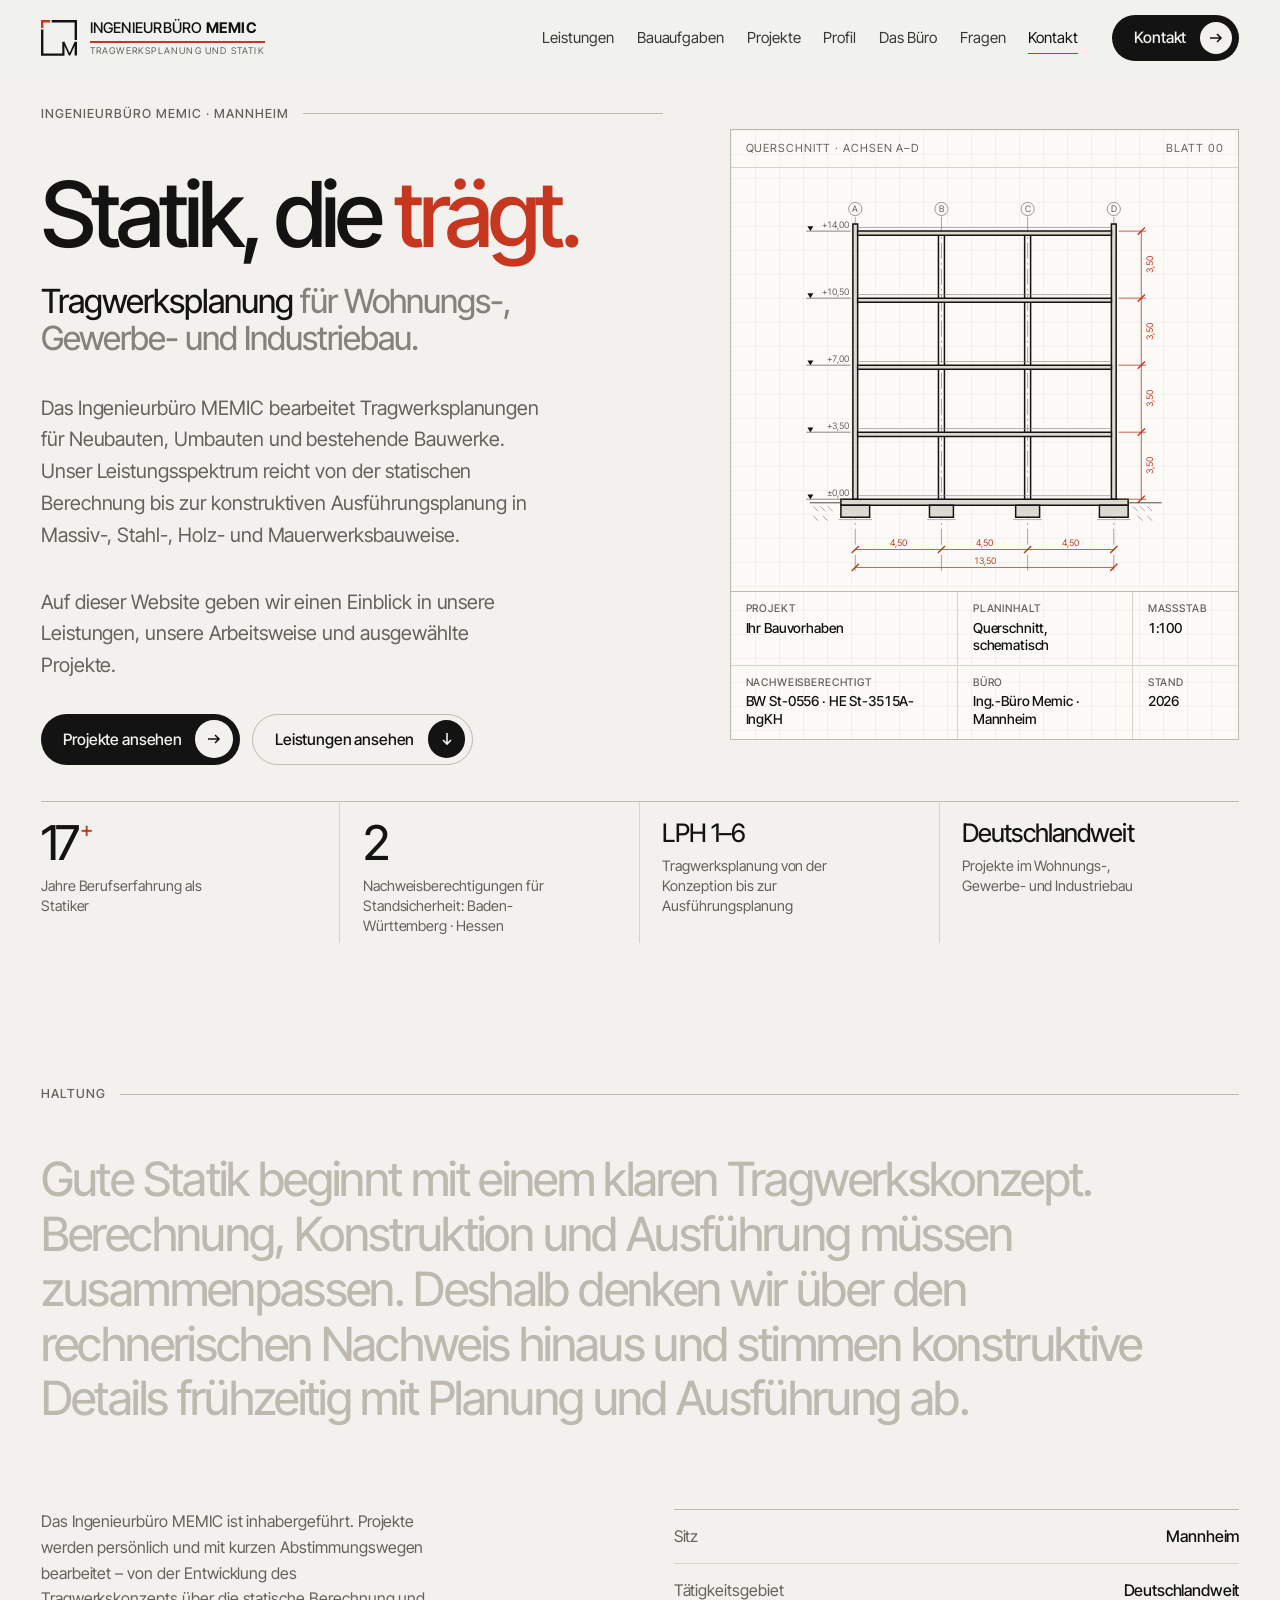
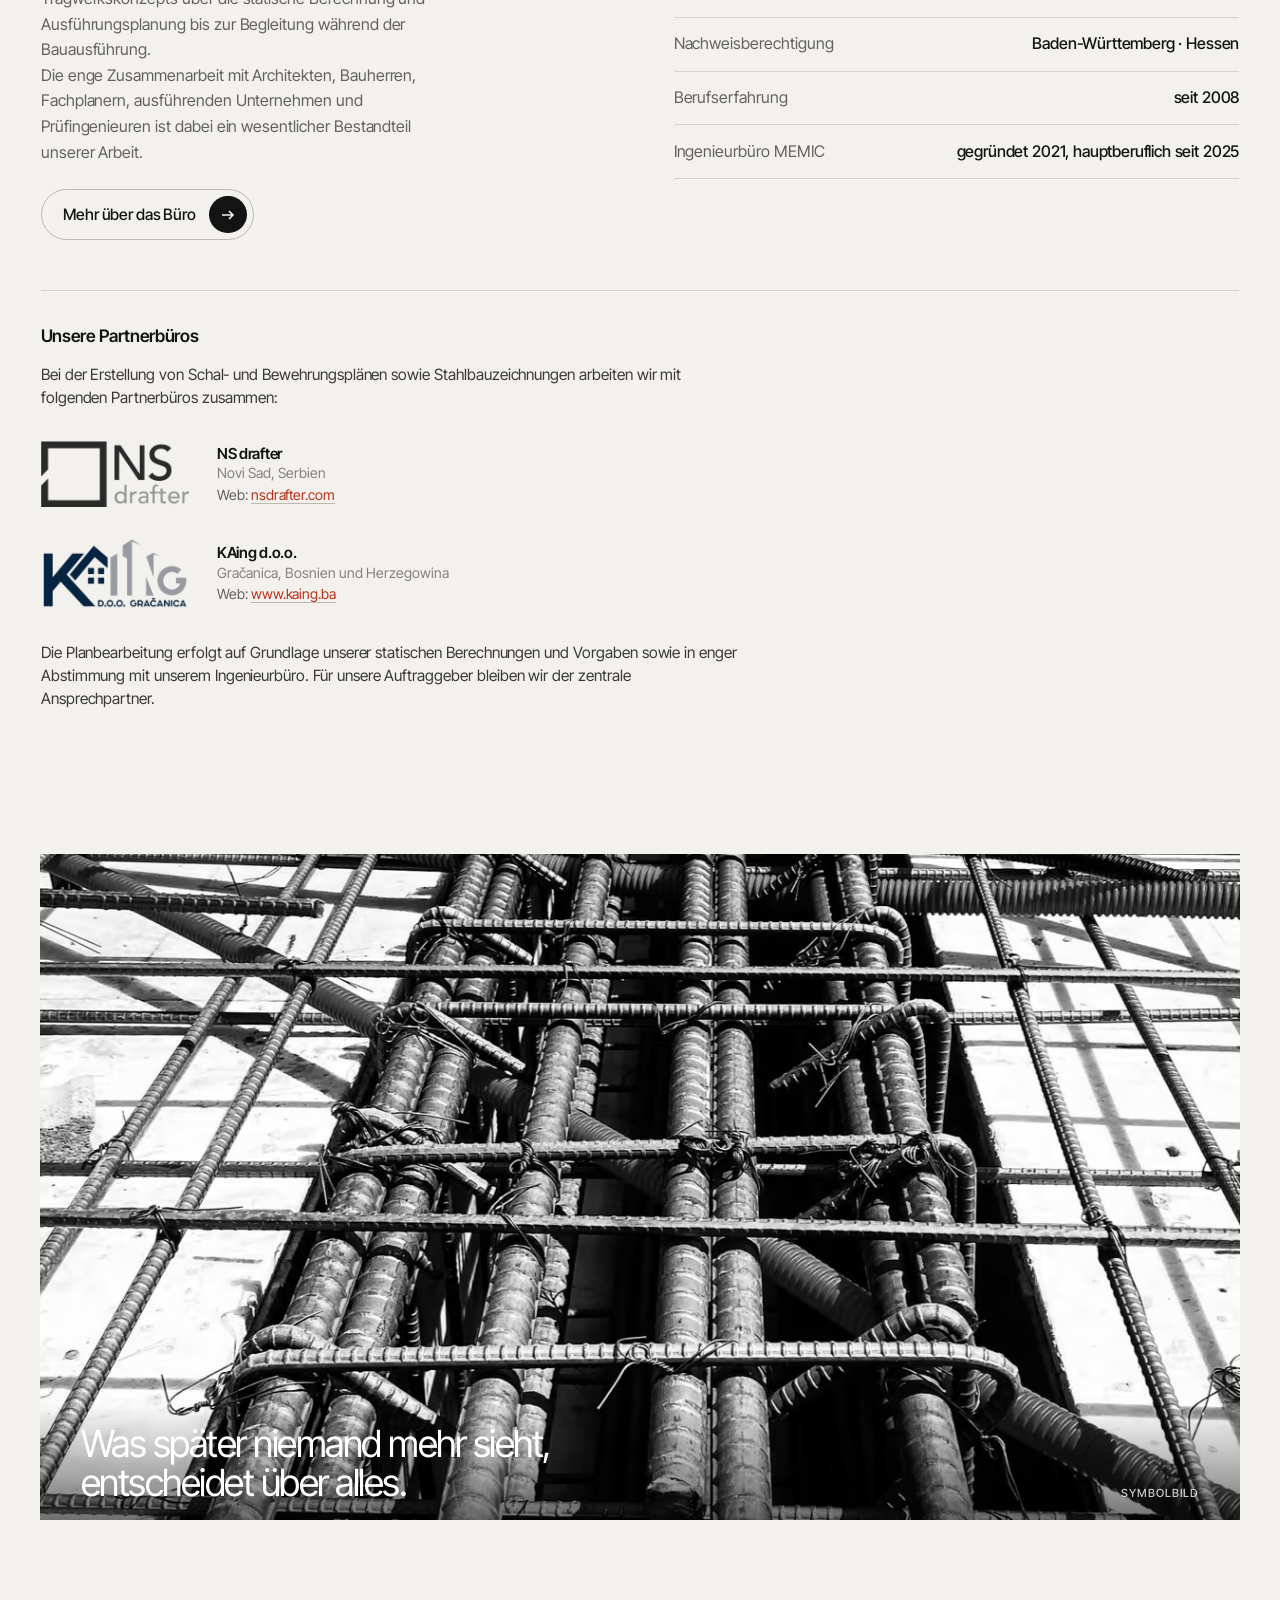
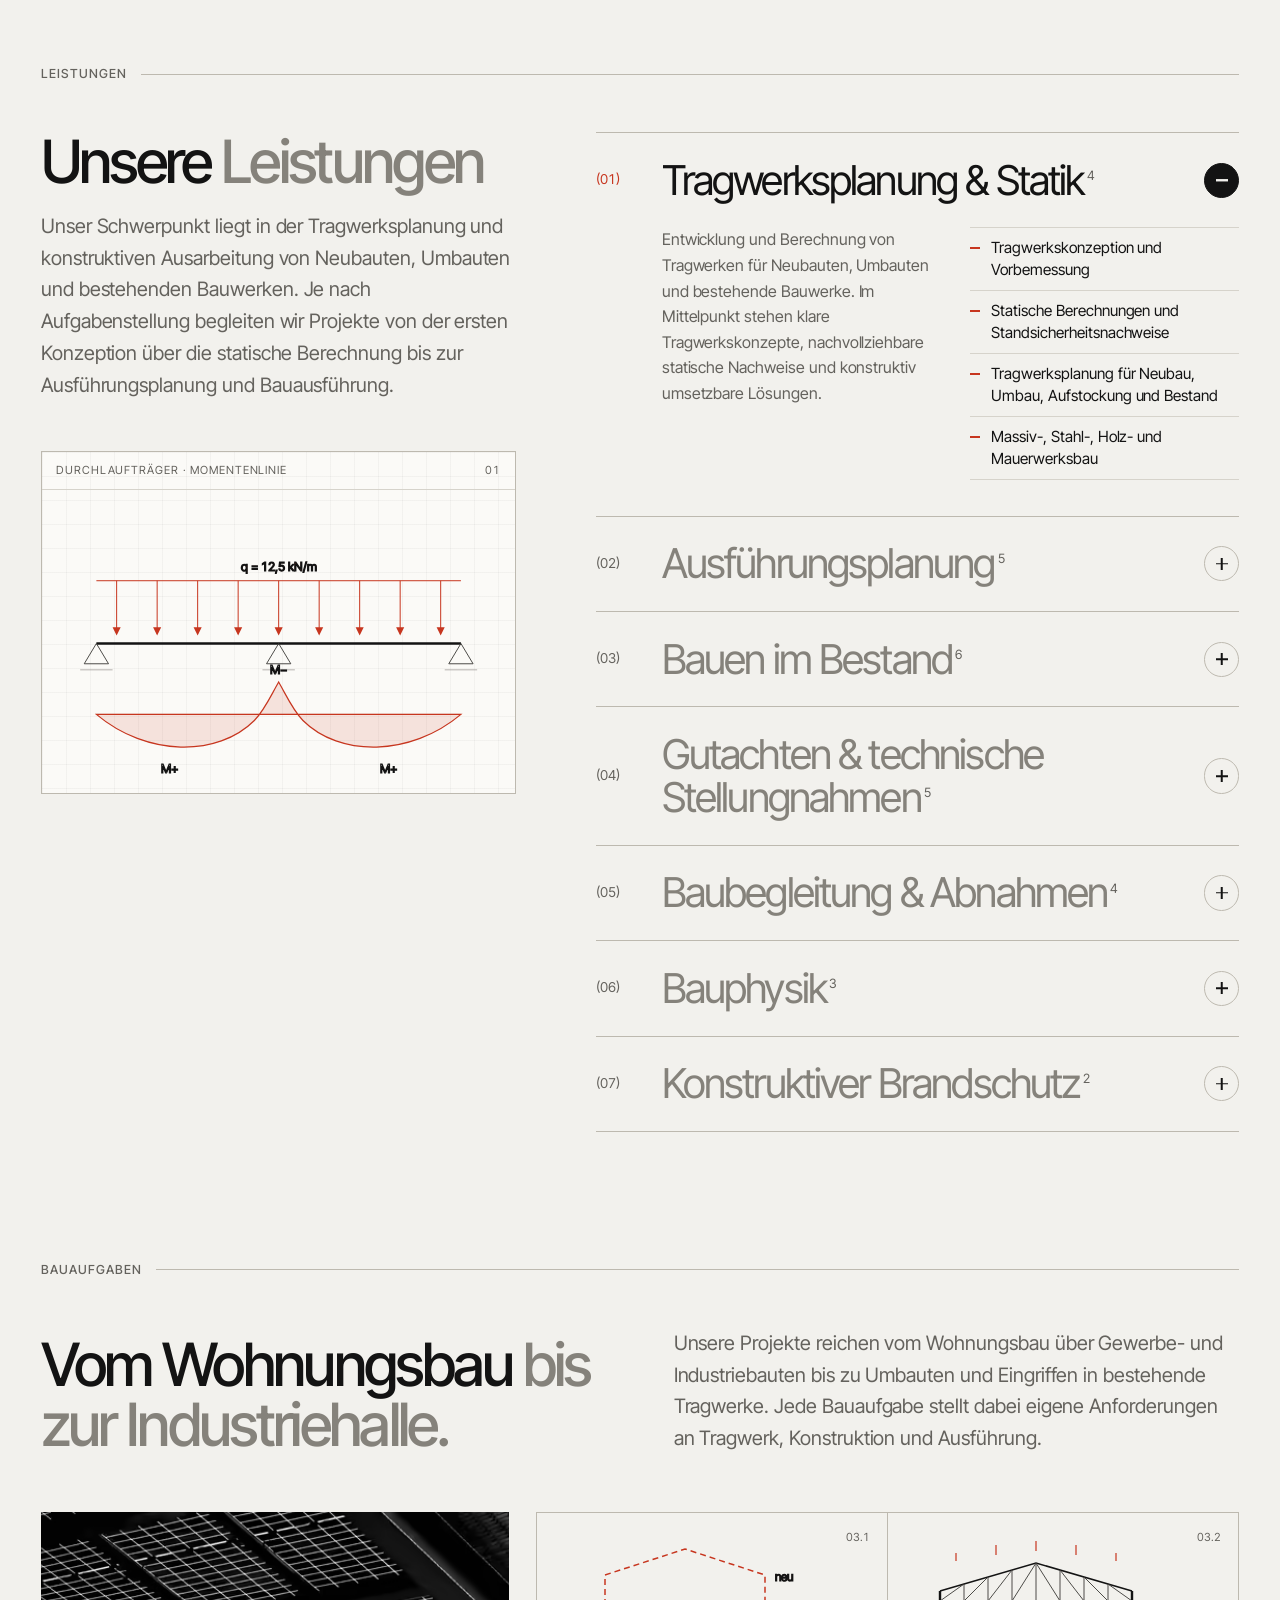
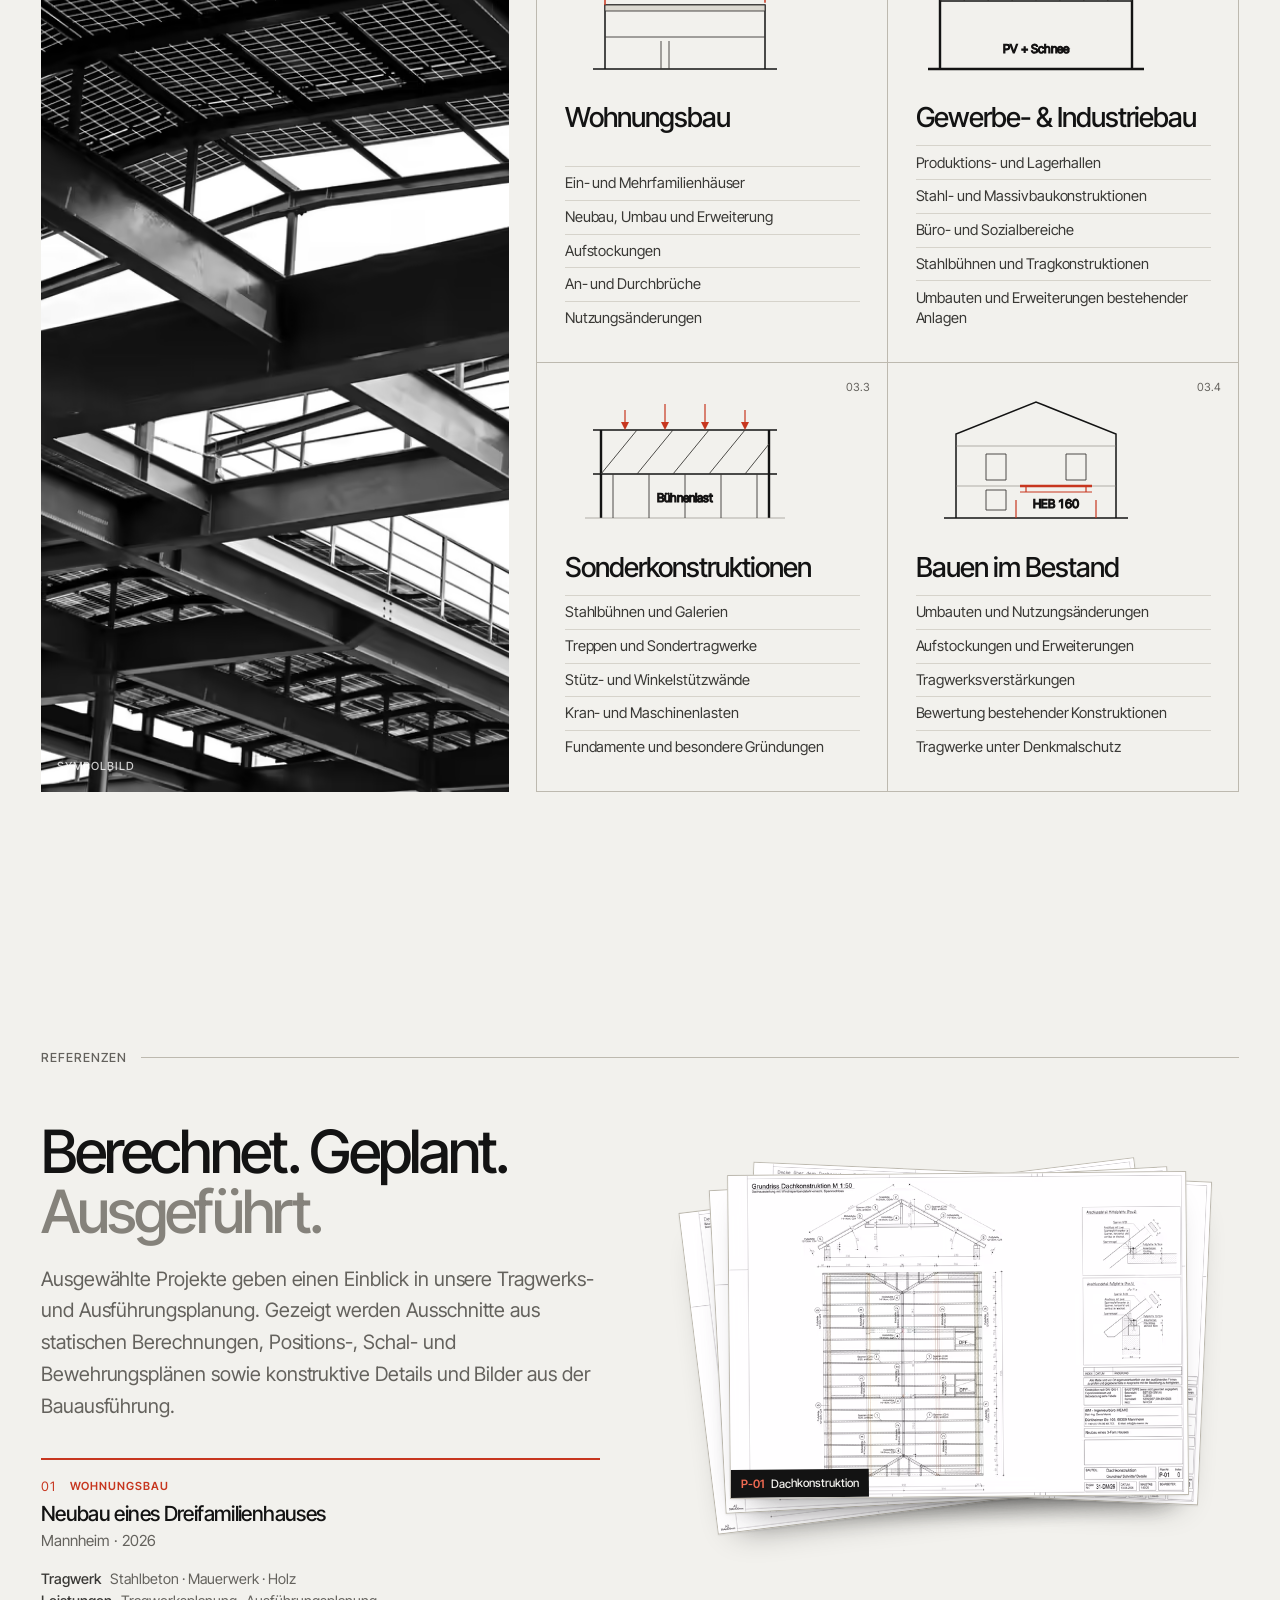
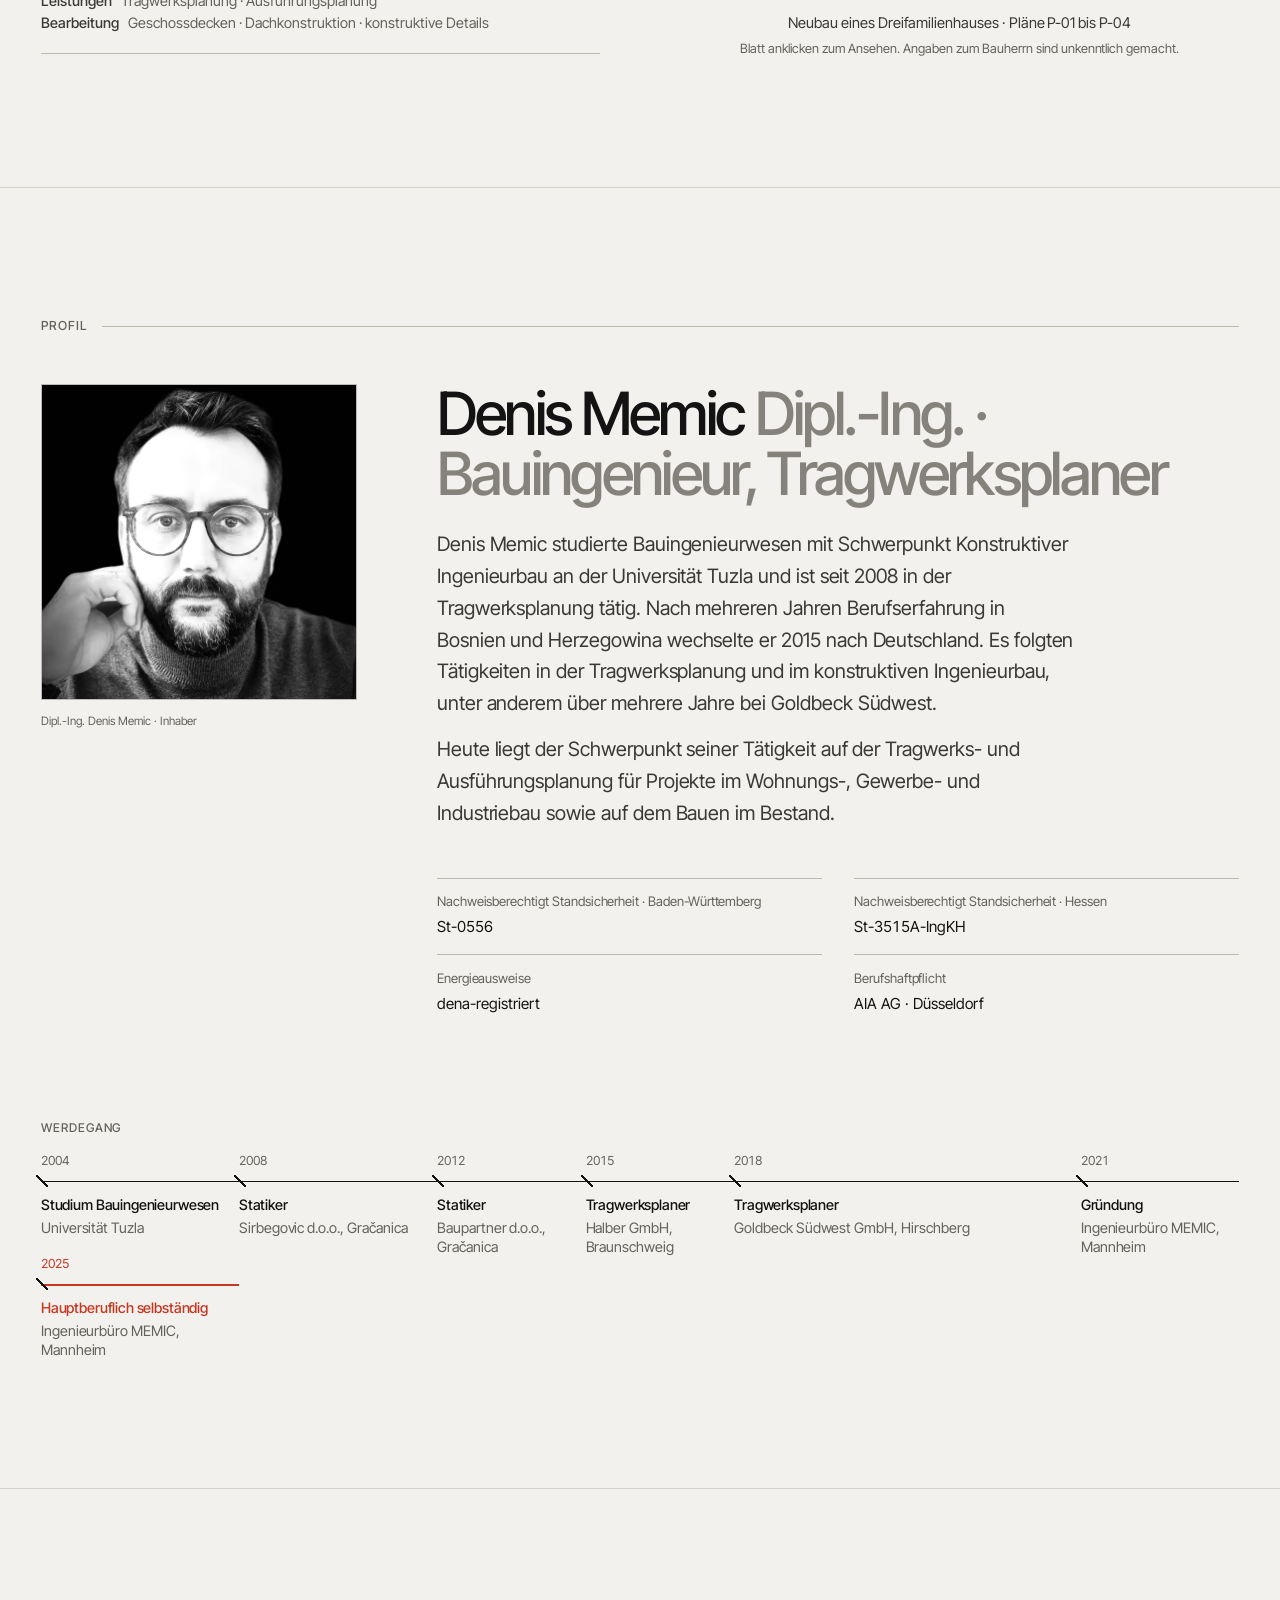
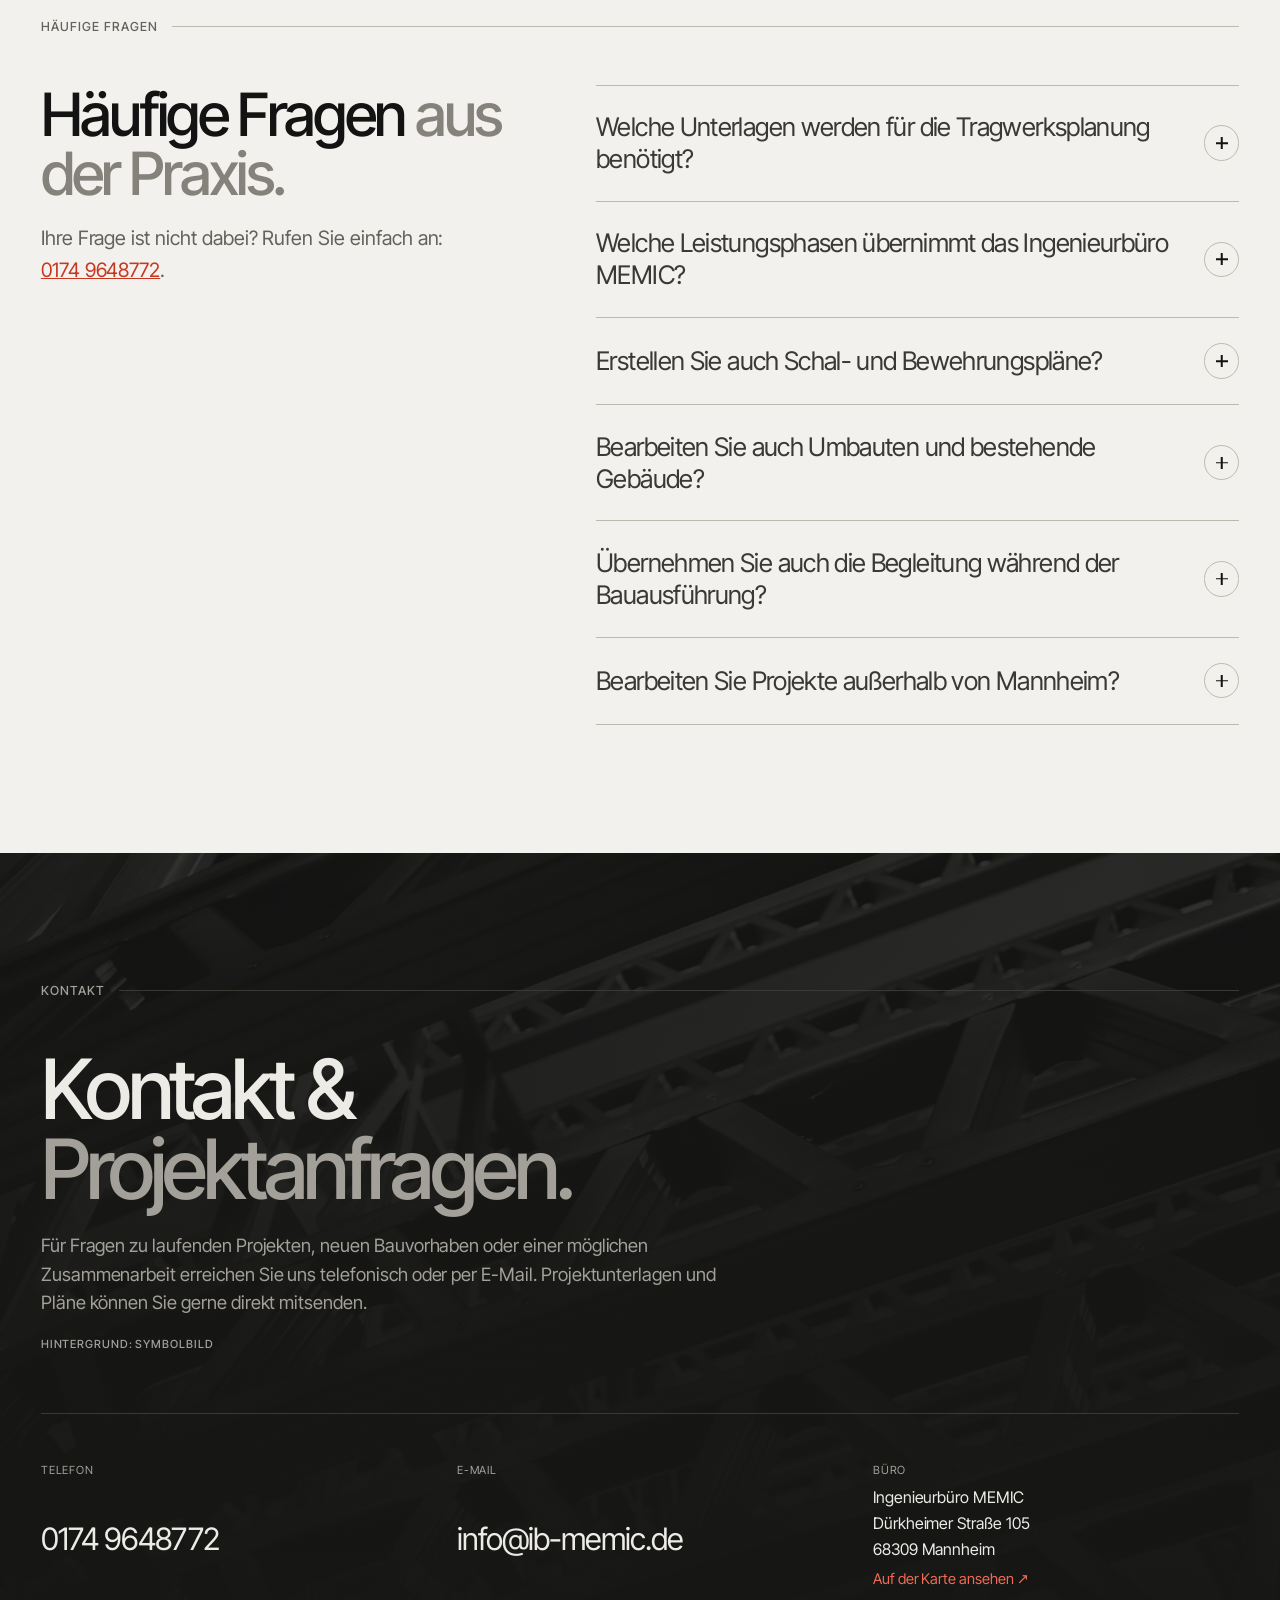
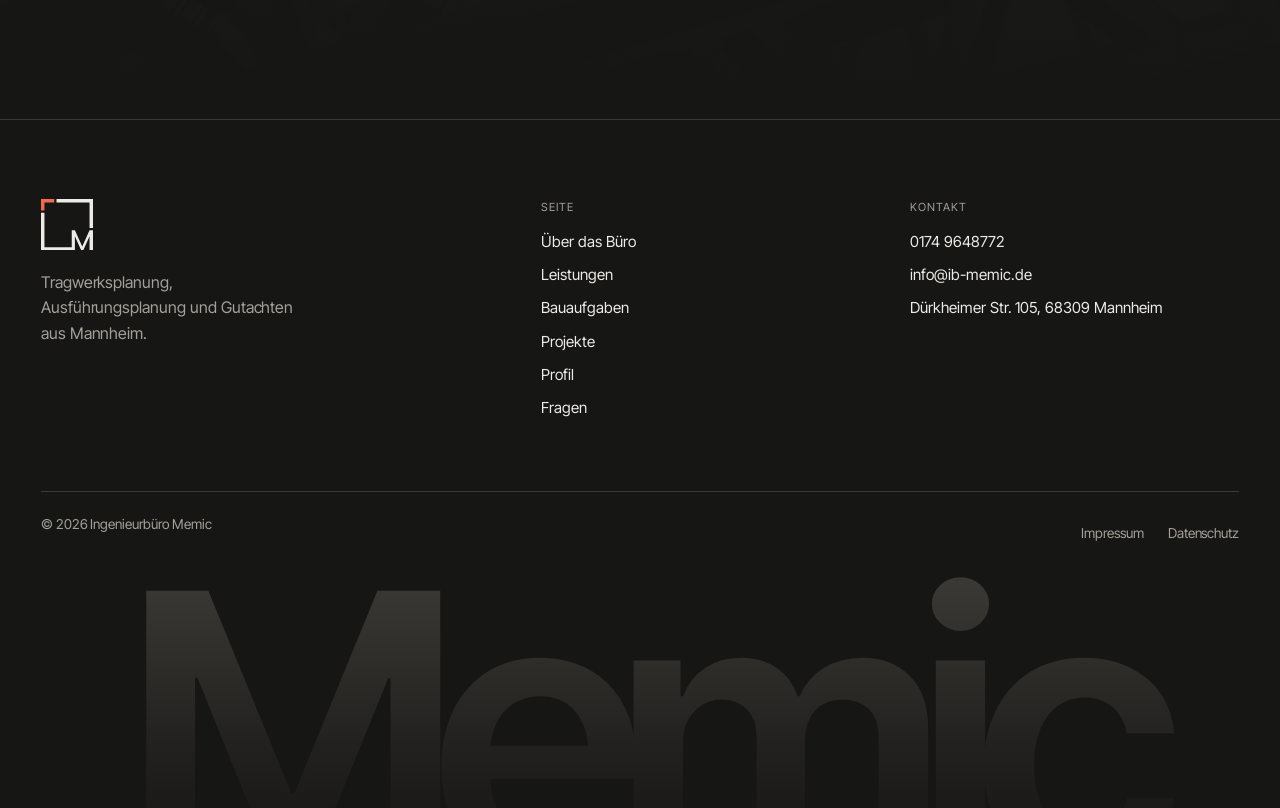
==== commit a4934f10: "Partnerbueros untereinander, Text neben dem Logo Die beiden Partner standen nebeneinander mit dem Te" ====
--- a/index.html
+++ b/index.html
@@ -33,7 +33,7 @@
 <!-- ?v= nach JEDER Änderung an style.css oder main.js hochzählen — hier, in
      impressum.html und datenschutz.html. ALL-INKL hält CSS/JS laut .htaccess
      einen Monat im Browser vor. -->
-<link rel="stylesheet" href="assets/css/style.css?v=2026-10-06-5" />
+<link rel="stylesheet" href="assets/css/style.css?v=2026-10-06-6" />
 </head>
 <body>
 
@@ -236,8 +236,10 @@
                    loading="lazy" decoding="async" alt="Logo des Planungsbüros NS drafter" />
             </picture>
           </a>
-          <p class="partner__name">NS drafter <span class="zweiton">Novi Sad, Serbien</span></p>
-          <p class="partner__web">Web: <a class="partner__link" href="https://nsdrafter.com/" target="_blank" rel="noopener">nsdrafter.com</a></p>
+          <div class="partner__text">
+            <p class="partner__name">NS drafter <span class="zweiton">Novi Sad, Serbien</span></p>
+            <p class="partner__web">Web: <a class="partner__link" href="https://nsdrafter.com/" target="_blank" rel="noopener">nsdrafter.com</a></p>
+          </div>
         </div>
         <div class="partner__karte">
           <a class="partner__logo" href="https://www.kaing.ba/" target="_blank" rel="noopener"
@@ -248,8 +250,10 @@
                    loading="lazy" decoding="async" alt="Logo des Planungsbüros KAing d.o.o." />
             </picture>
           </a>
-          <p class="partner__name">KAing d.o.o. <span class="zweiton">Gračanica, Bosnien und Herzegowina</span></p>
-          <p class="partner__web">Web: <a class="partner__link" href="https://www.kaing.ba/" target="_blank" rel="noopener">www.kaing.ba</a></p>
+          <div class="partner__text">
+            <p class="partner__name">KAing d.o.o. <span class="zweiton">Gračanica, Bosnien und Herzegowina</span></p>
+            <p class="partner__web">Web: <a class="partner__link" href="https://www.kaing.ba/" target="_blank" rel="noopener">www.kaing.ba</a></p>
+          </div>
         </div>
       </div>
       <p class="partner__nachsatz">
@@ -900,7 +904,7 @@
   <div class="fuss__wort" aria-hidden="true">Memic</div>
 </footer>
 
-<script src="assets/js/main.js?v=2026-10-06-5"></script>
+<script src="assets/js/main.js?v=2026-10-06-6"></script>
 
 <script type="application/ld+json">
 {
--- a/assets/css/style.css
+++ b/assets/css/style.css
@@ -1800,22 +1800,29 @@
 .partner__nachsatz { margin-top: clamp(1.4rem, 1rem + 1.5vw, 2rem); }
 .partner__raster {
   display: grid;
-  grid-template-columns: repeat(2, minmax(0, 1fr));
-  gap: clamp(1.5rem, 1rem + 3vw, 3.5rem);
+  gap: clamp(1.3rem, 1rem + 1.2vw, 2rem);
   margin-top: clamp(1.4rem, 1rem + 1.5vw, 2rem);
 }
-.partner__karte { display: flex; flex-direction: column; align-items: flex-start; gap: .7rem; }
-.partner__logo { display: block; width: 100%; max-width: 190px; }
+/* Logo links, Angaben rechts daneben. Die Schrift bleibt so klein, dass der
+   Textblock nicht hoeher wird als das Logo. */
+.partner__karte {
+  display: grid;
+  grid-template-columns: 148px minmax(0, 1fr);
+  align-items: center;
+  gap: clamp(1.1rem, .8rem + 1.2vw, 1.8rem);
+}
+.partner__logo { display: block; width: 100%; }
 .partner__logo img { display: block; width: 100%; height: auto; }
-.partner__name { margin: 0; font-size: 1rem; font-weight: 600; letter-spacing: -.02em; }
-.partner__name .zweiton { display: block; margin-top: .15rem; font-weight: 400; font-size: .93rem; letter-spacing: 0; }
-.partner__web { margin: 0; color: var(--grau); font-size: .93rem; }
+.partner__text { display: grid; gap: .25rem; }
+.partner__name { margin: 0; font-size: .95rem; font-weight: 600; letter-spacing: -.02em; line-height: 1.25; }
+.partner__name .zweiton { display: block; margin-top: .1rem; font-weight: 400; font-size: .88rem; letter-spacing: 0; }
+.partner__web { margin: 0; color: var(--grau); font-size: .88rem; line-height: 1.3; }
 .partner__link {
   color: var(--rot-text);
   text-decoration: none;
   border-bottom: 1px solid var(--linie-2);
 }
 .partner__link:hover { border-color: currentColor; }
-@media (max-width: 820px) {
-  .partner__raster { grid-template-columns: 1fr; gap: 2rem; }
-}
+@media (max-width: 560px) {
+  .partner__karte { grid-template-columns: 112px minmax(0, 1fr); gap: 1rem; }
+}
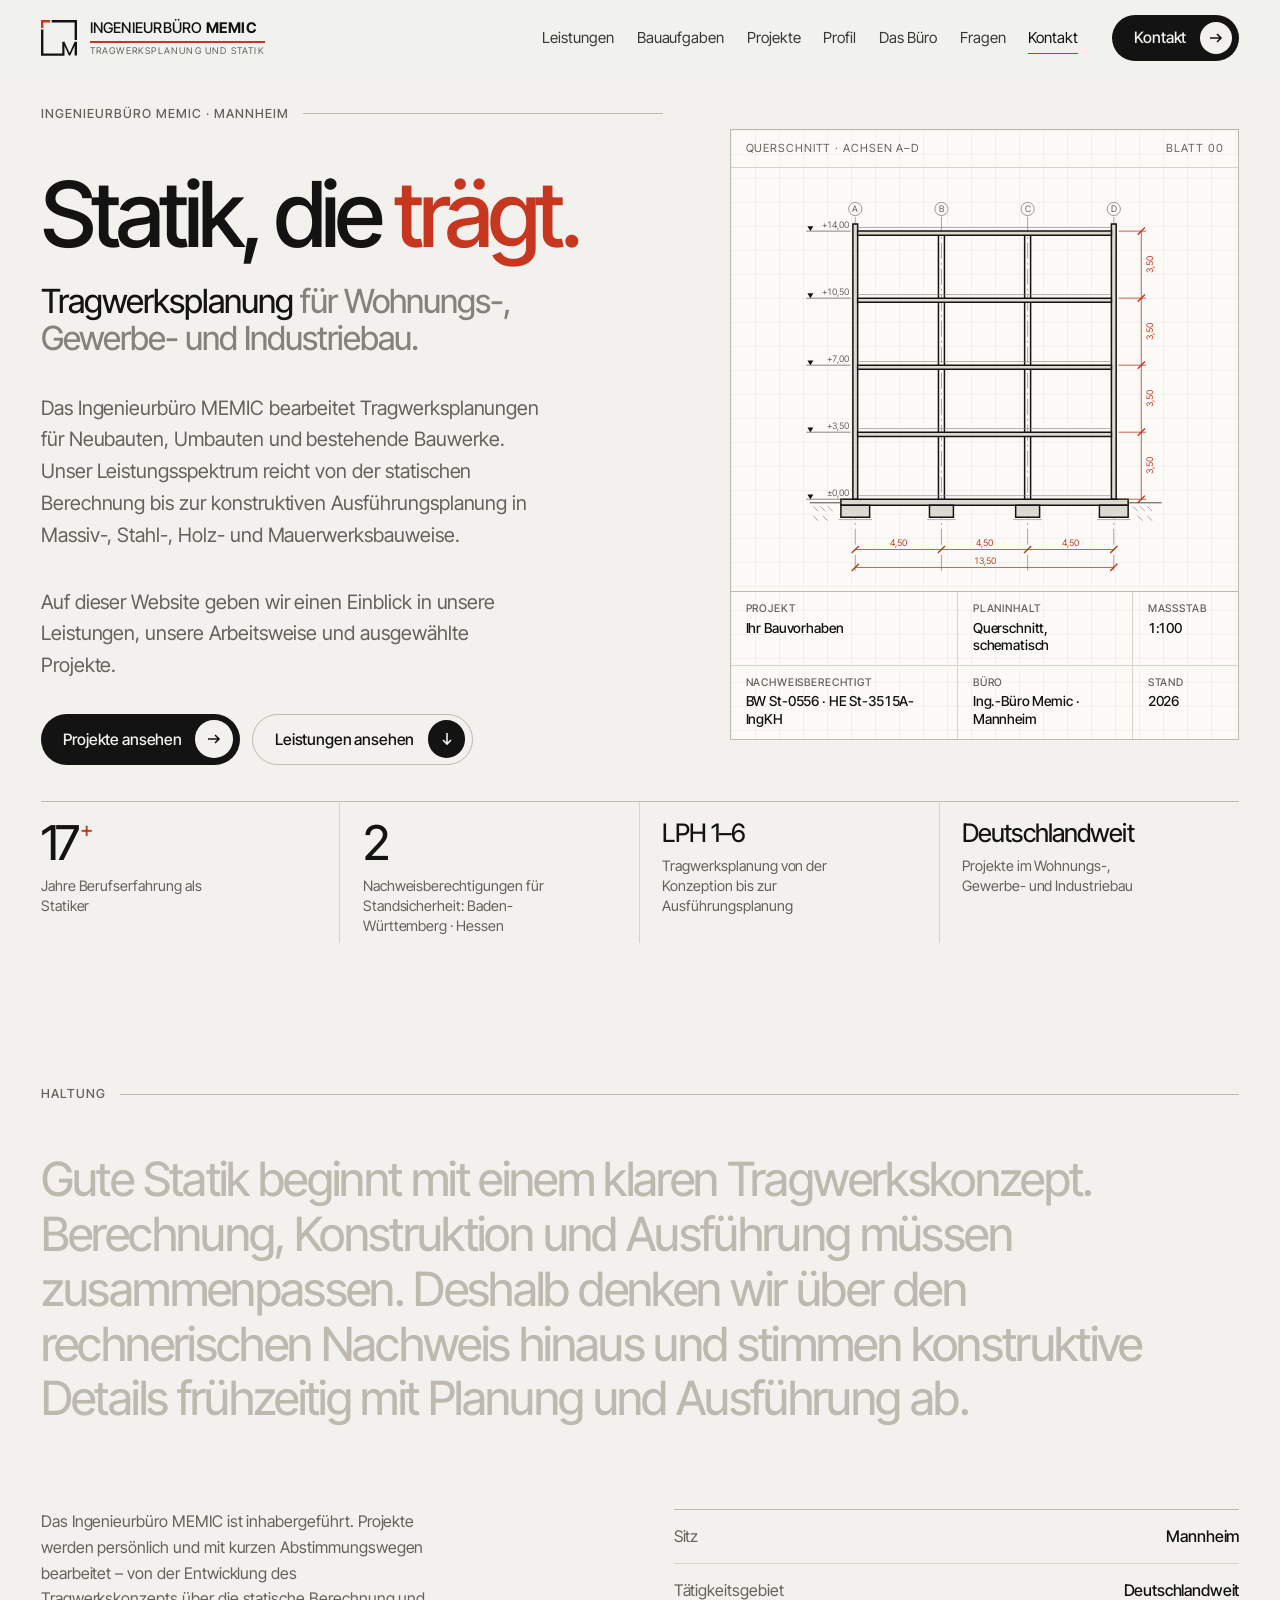
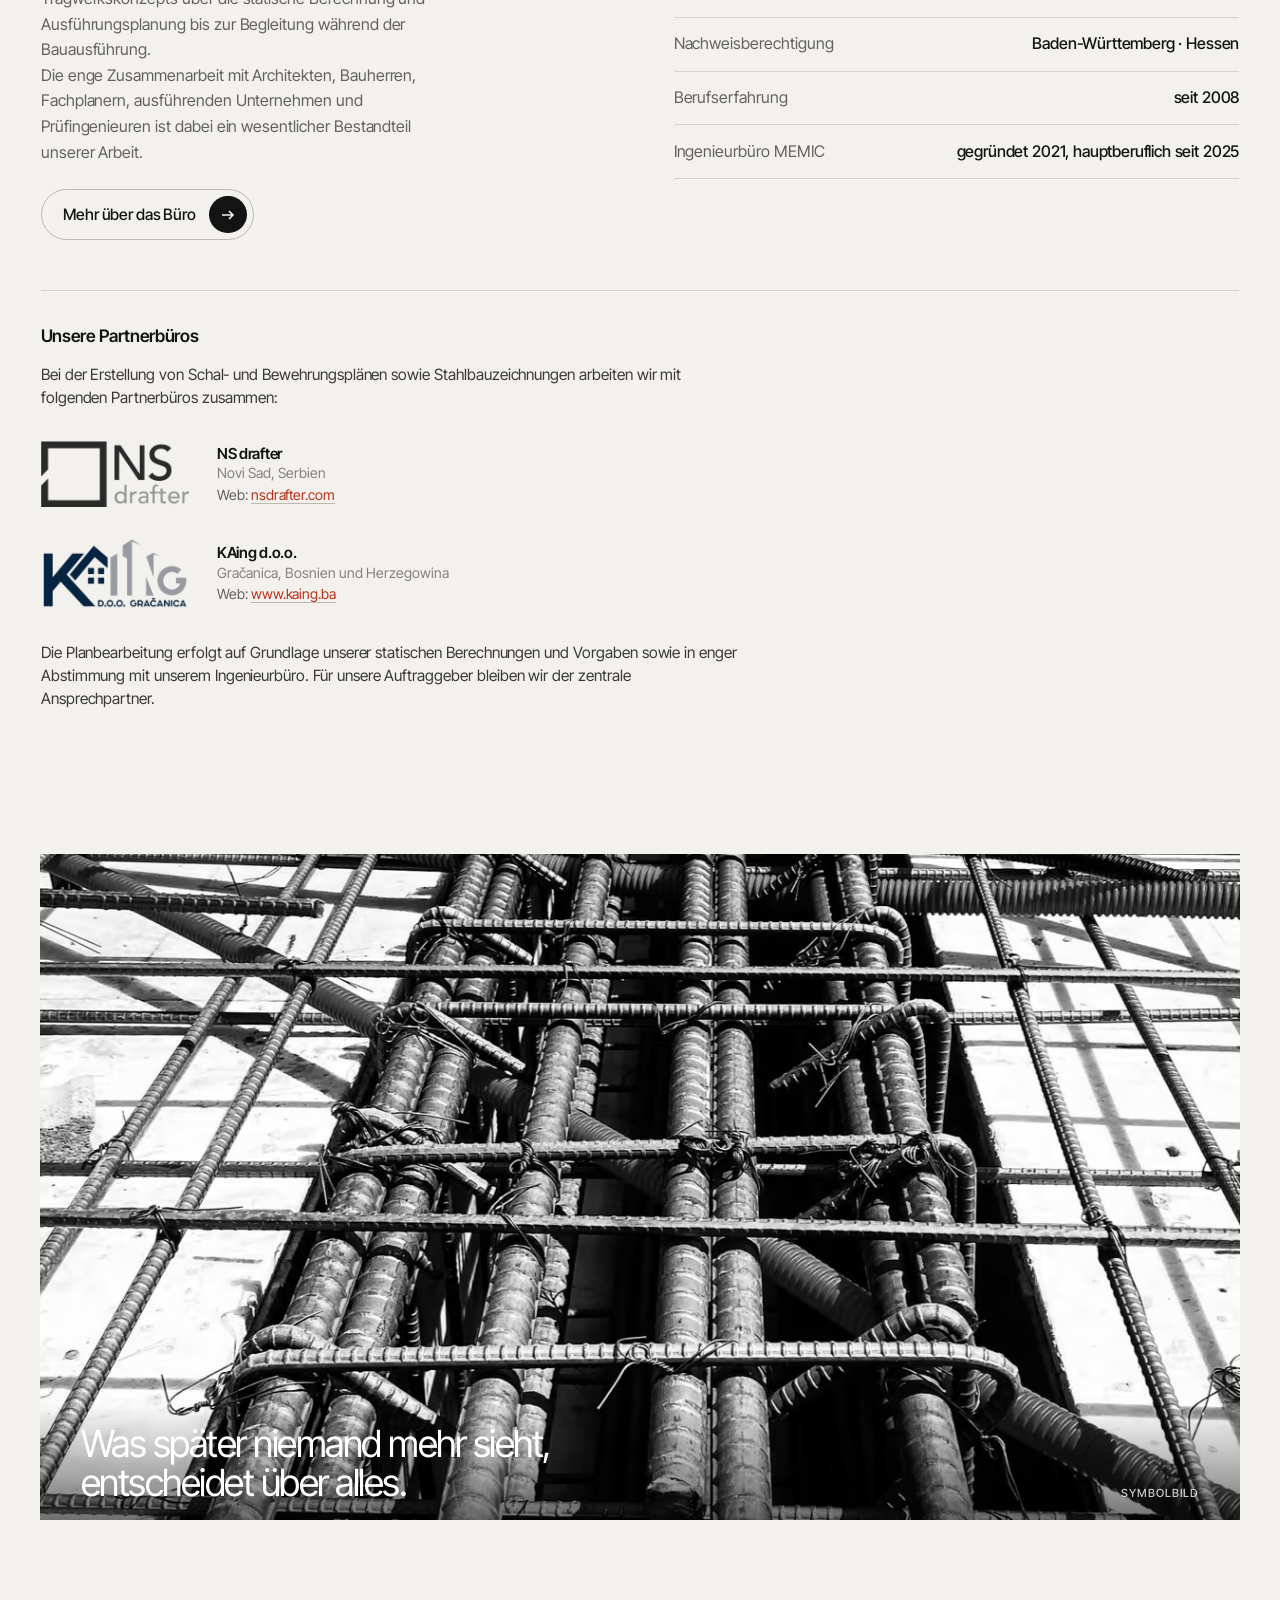
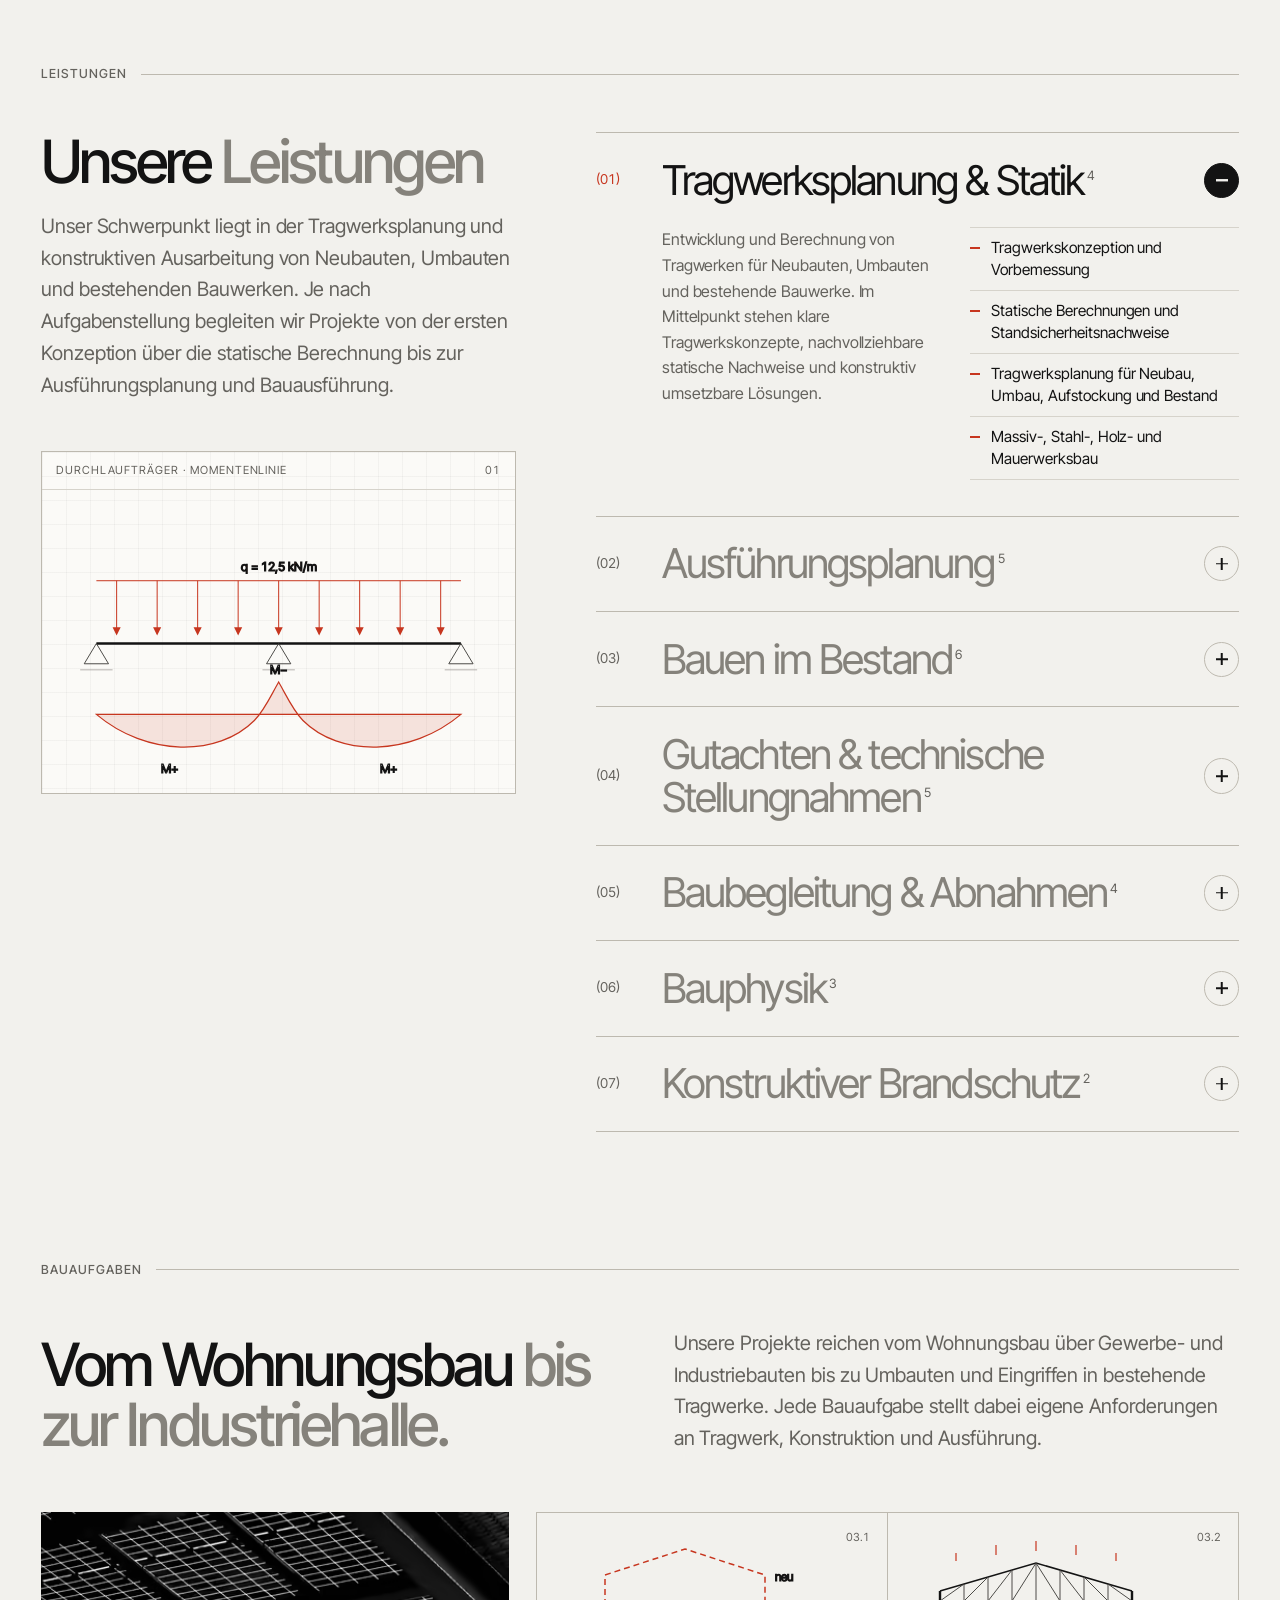
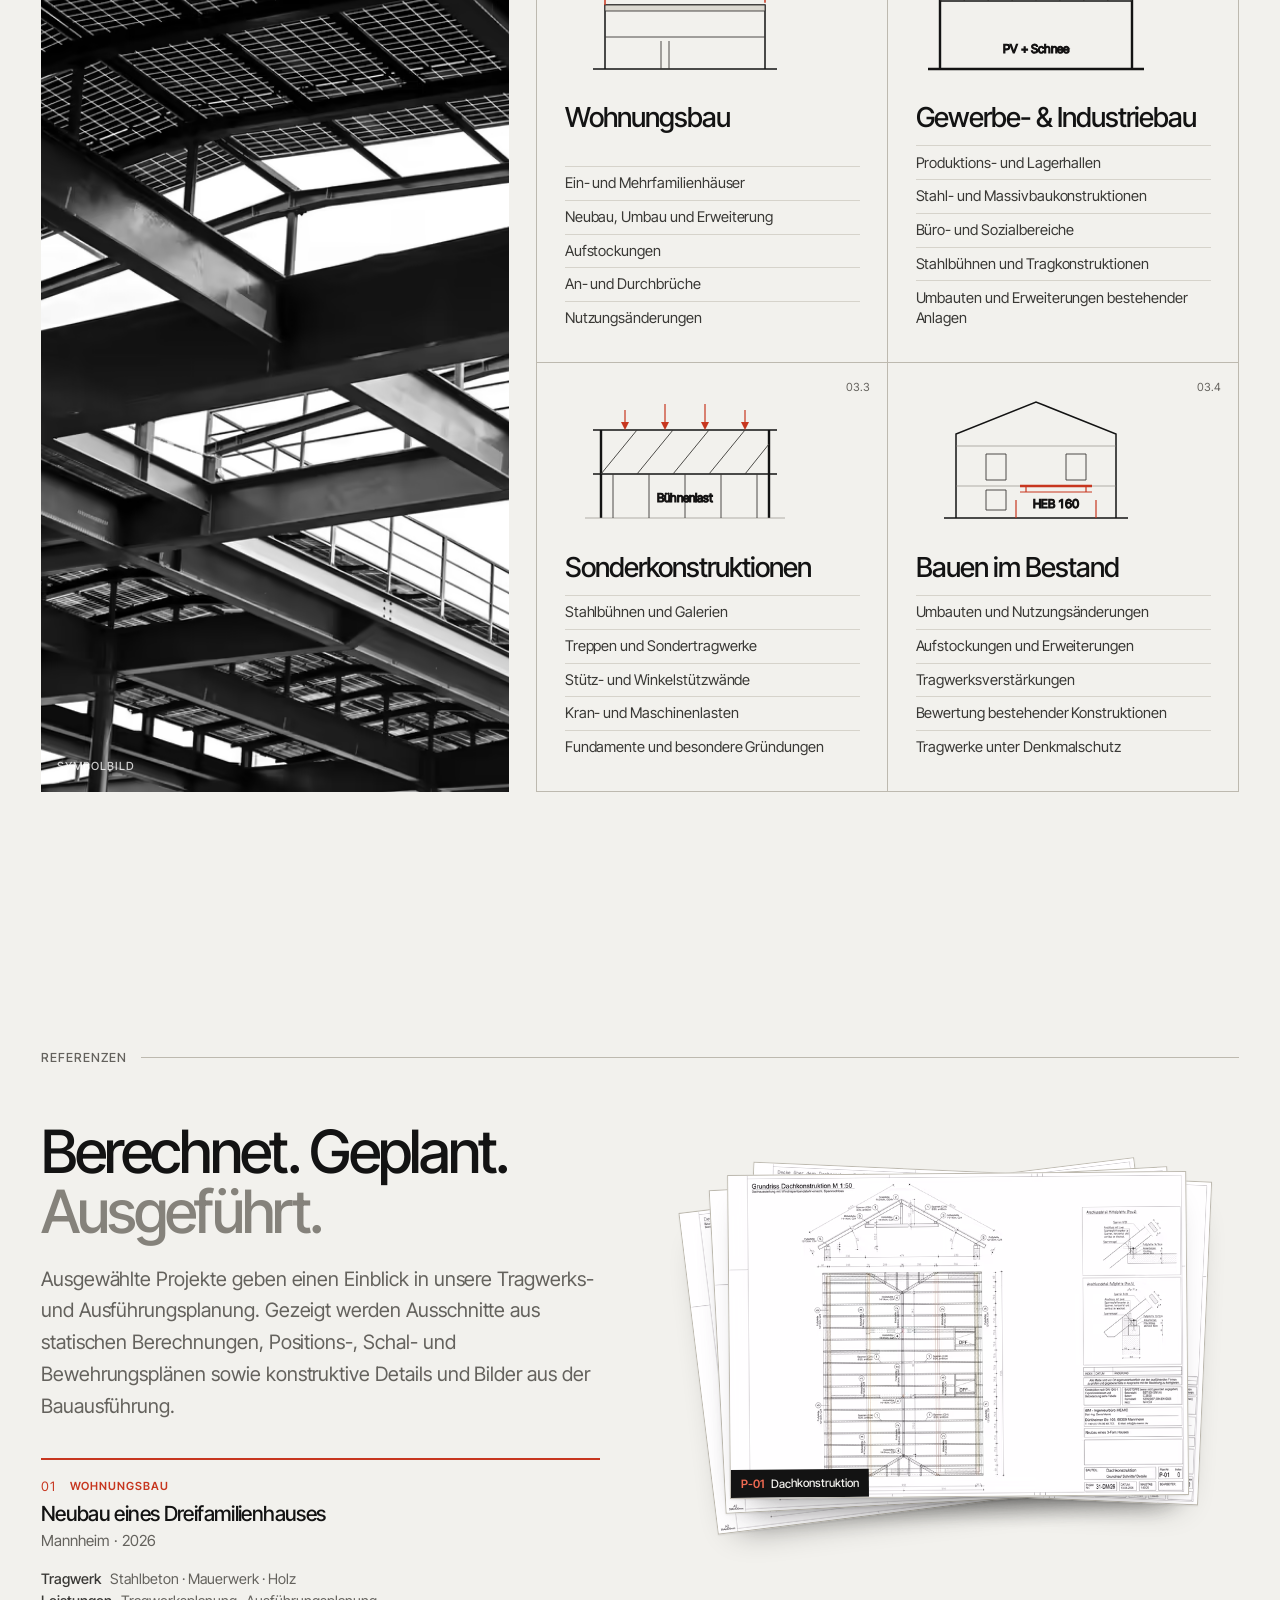
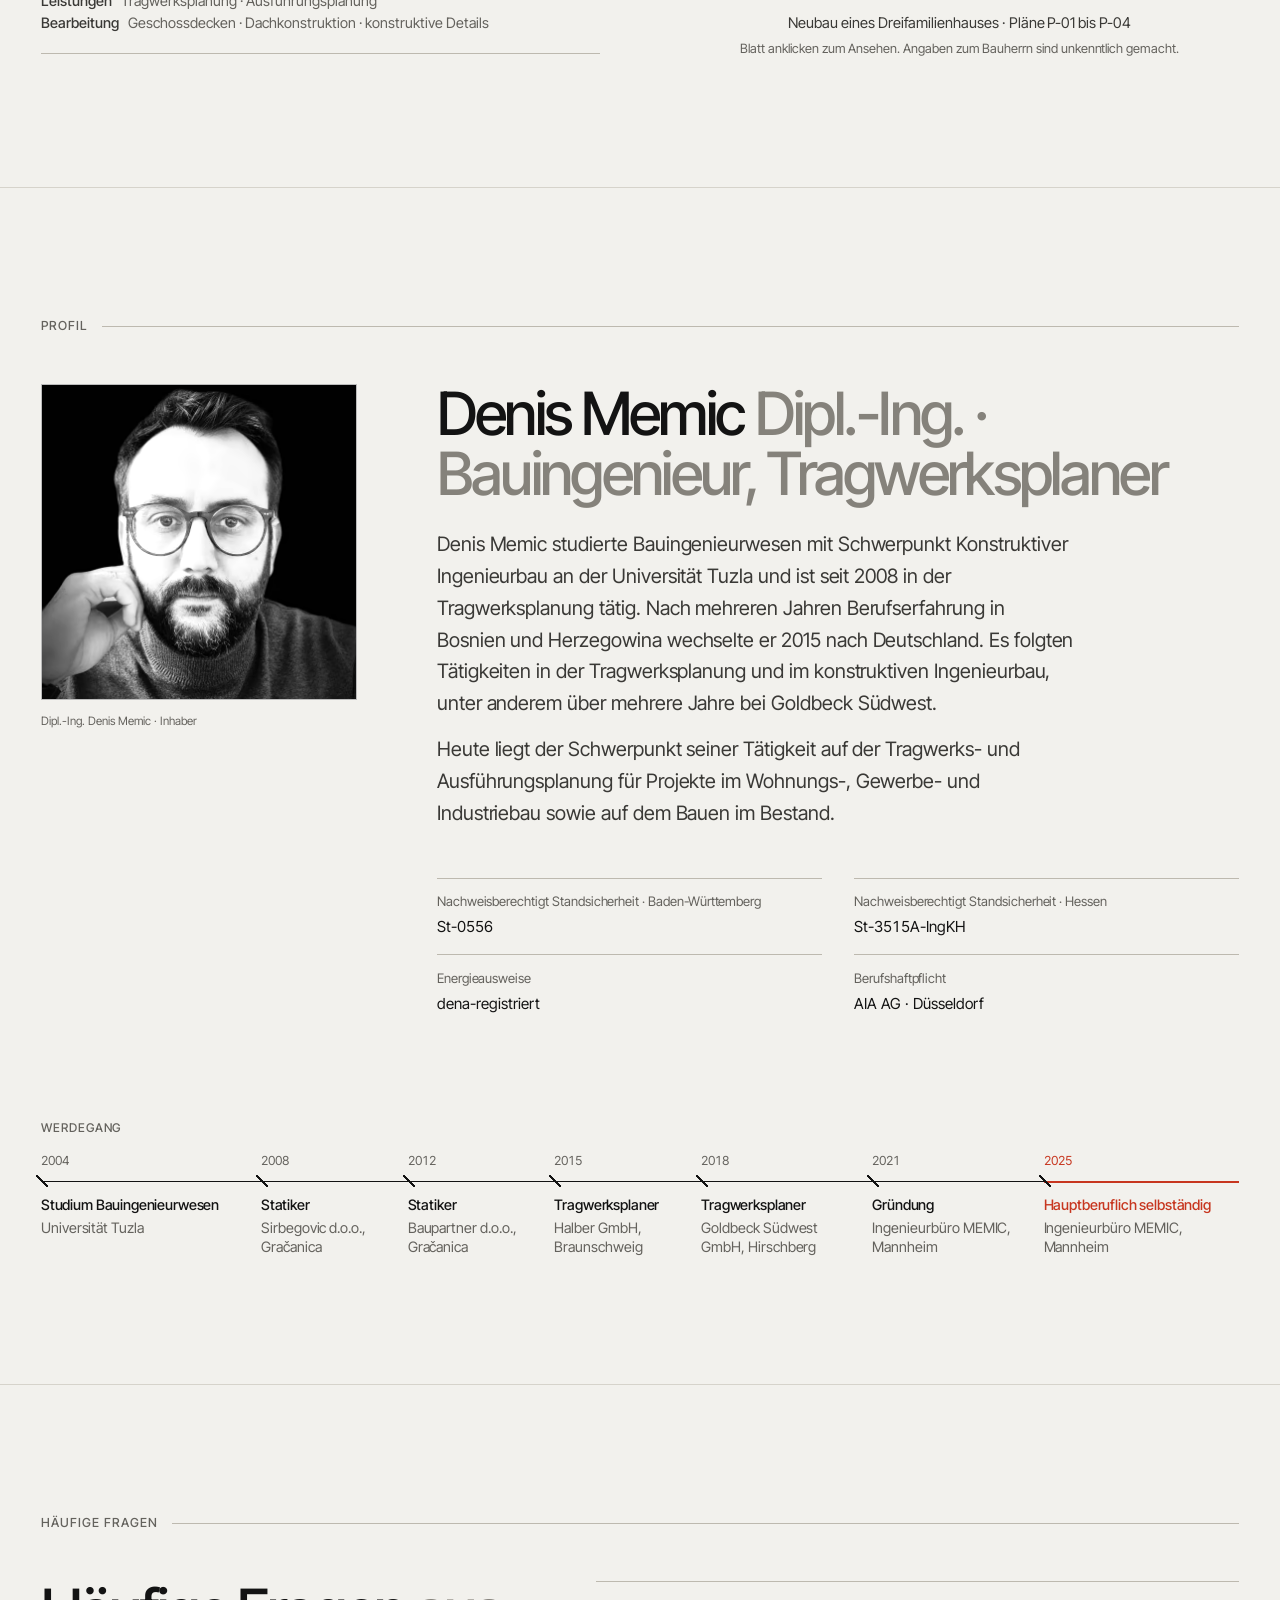
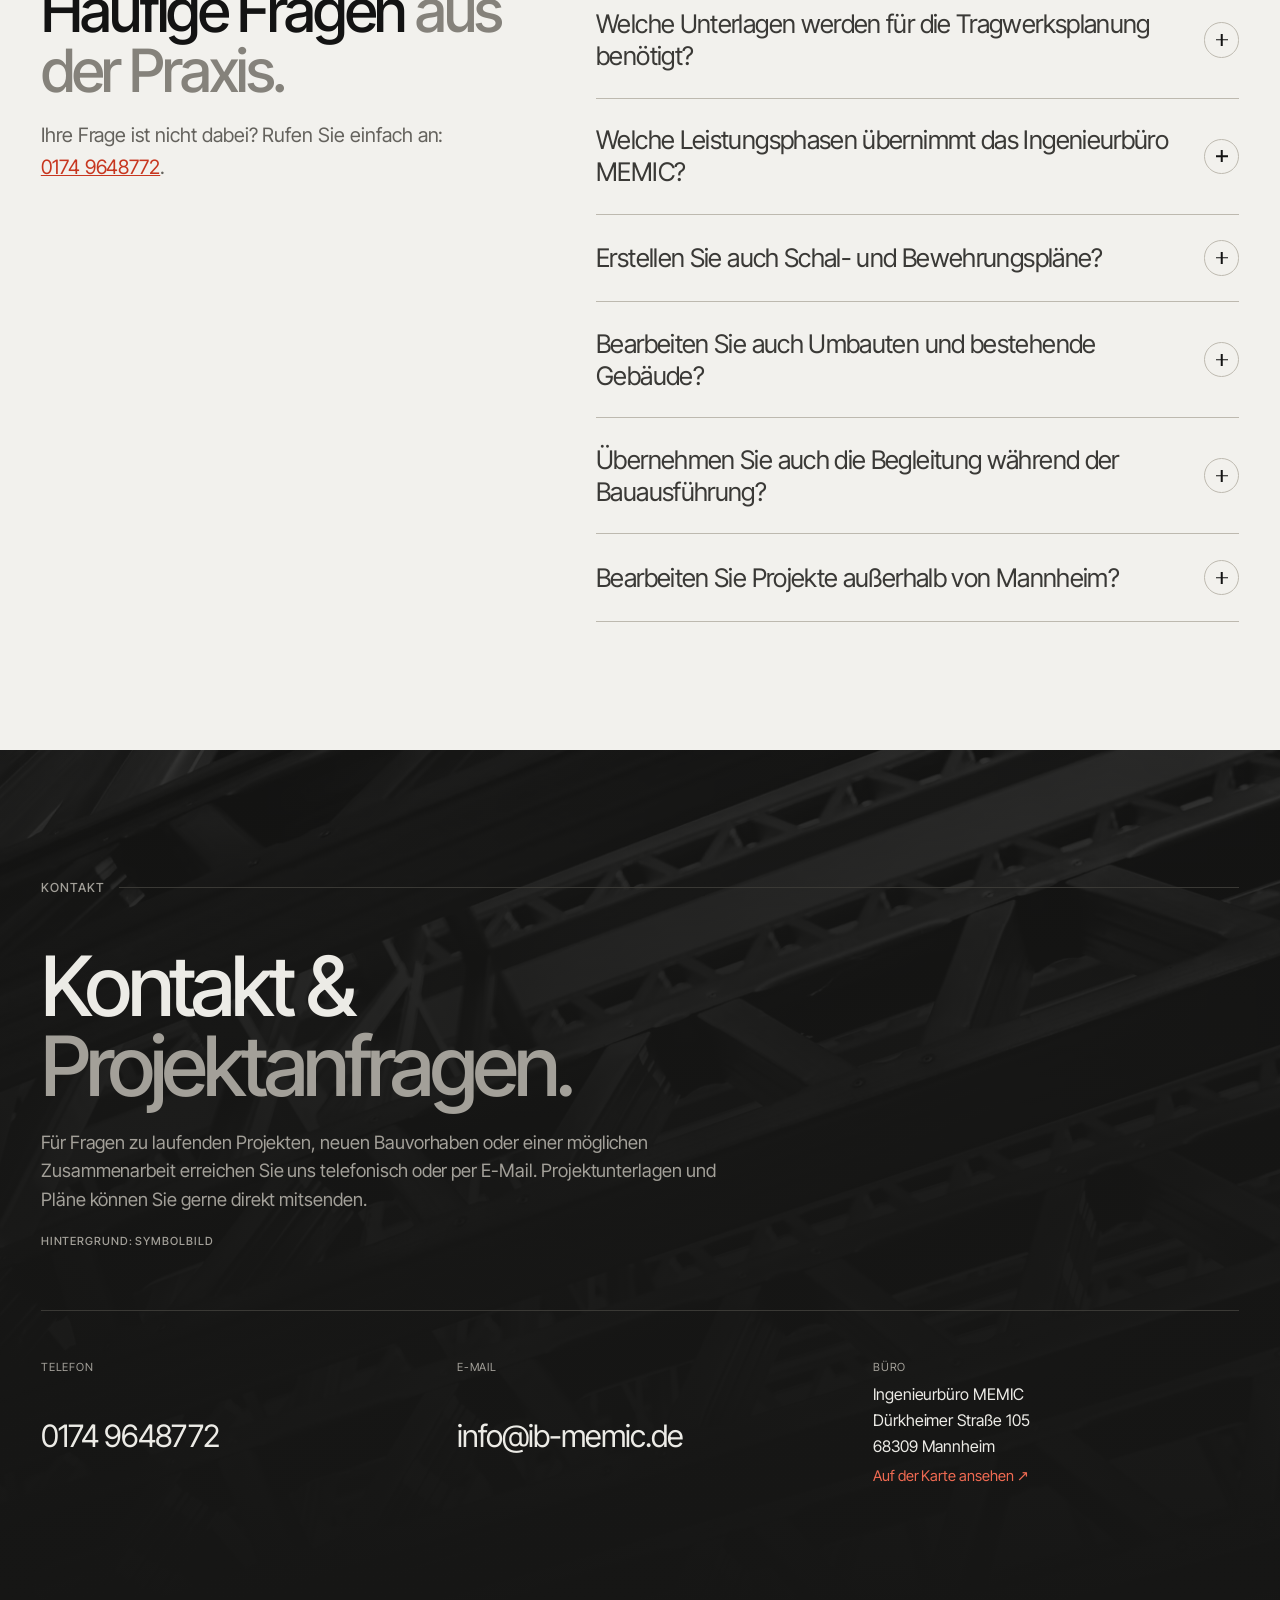
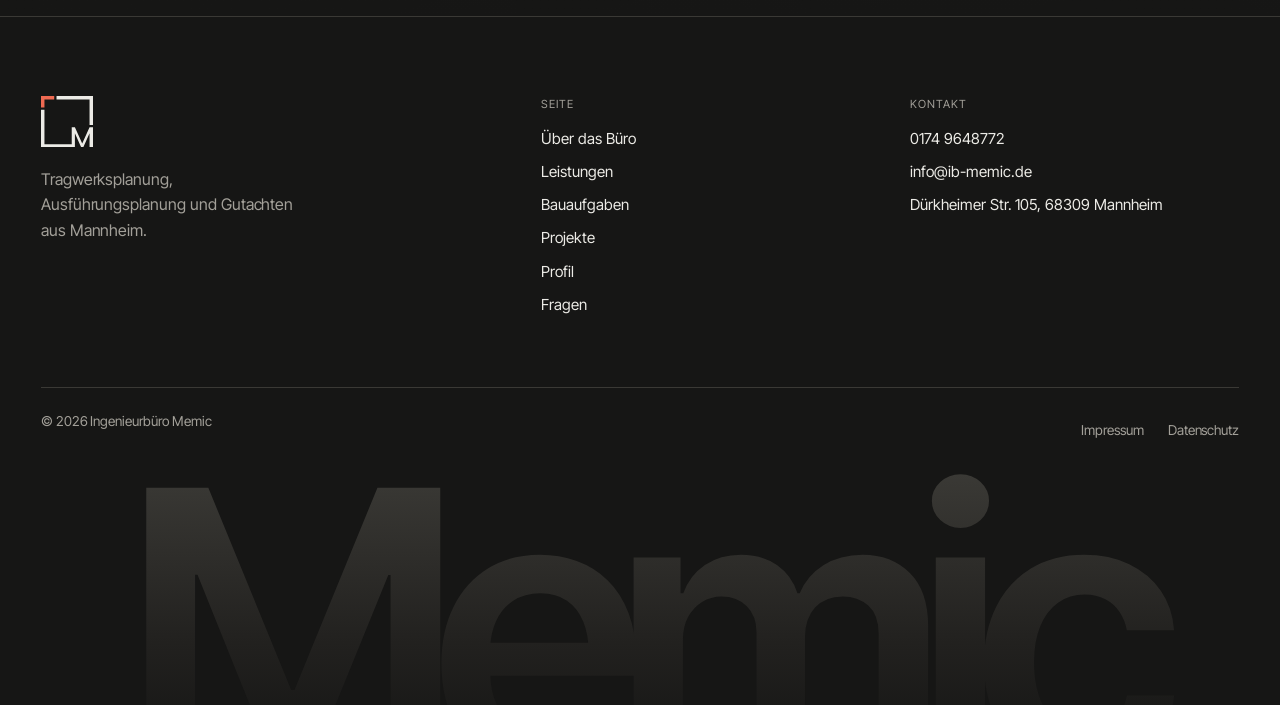
==== commit 5f03eaa9: "Werdegang wieder in einer Reihe Das Raster hatte noch sechs Spalten, seit 2025 dazugekommen ist fiel" ====
--- a/index.html
+++ b/index.html
@@ -33,7 +33,7 @@
 <!-- ?v= nach JEDER Änderung an style.css oder main.js hochzählen — hier, in
      impressum.html und datenschutz.html. ALL-INKL hält CSS/JS laut .htaccess
      einen Monat im Browser vor. -->
-<link rel="stylesheet" href="assets/css/style.css?v=2026-10-06-6" />
+<link rel="stylesheet" href="assets/css/style.css?v=2026-10-06-7" />
 </head>
 <body>
 
@@ -904,7 +904,7 @@
   <div class="fuss__wort" aria-hidden="true">Memic</div>
 </footer>
 
-<script src="assets/js/main.js?v=2026-10-06-6"></script>
+<script src="assets/js/main.js?v=2026-10-06-7"></script>
 
 <script type="application/ld+json">
 {
--- a/assets/css/style.css
+++ b/assets/css/style.css
@@ -1307,7 +1307,9 @@
 .werdegang__titel { margin-bottom: 1.2rem; font-size: .75rem; font-weight: 500; letter-spacing: .08em; text-transform: uppercase; color: var(--grau); }
 .werdegang__liste {
   display: grid;
-  grid-template-columns: 4fr 4fr 3fr 3fr 7fr 3.2fr;
+  /* Sieben Stationen in einer Reihe. Die Werte sind nicht streng nach Jahren,
+     sondern nach dem Platz, den die Beschriftung braucht. */
+  grid-template-columns: 4.5fr 3fr 3fr 3fr 3.5fr 3.5fr 4fr;
   list-style: none;
 }
 .werdegang__liste li {
@@ -1354,7 +1356,8 @@
 .werdegang__liste li:nth-child(3)::before { transition-delay: .5s; }
 .werdegang__liste li:nth-child(4)::before { transition-delay: .75s; }
 .werdegang__liste li:nth-child(5)::before { transition-delay: 1s; }
-.werdegang__liste li:nth-child(6)::before { transition-delay: 1.35s; }
+.werdegang__liste li:nth-child(6)::before { transition-delay: 1.35s; }
+.werdegang__liste li:nth-child(7)::before { transition-delay: 1.6s; }
 
 @media (max-width: 980px) {
   .werdegang__liste { grid-template-columns: repeat(3, minmax(0, 1fr)); row-gap: 1.8rem; }
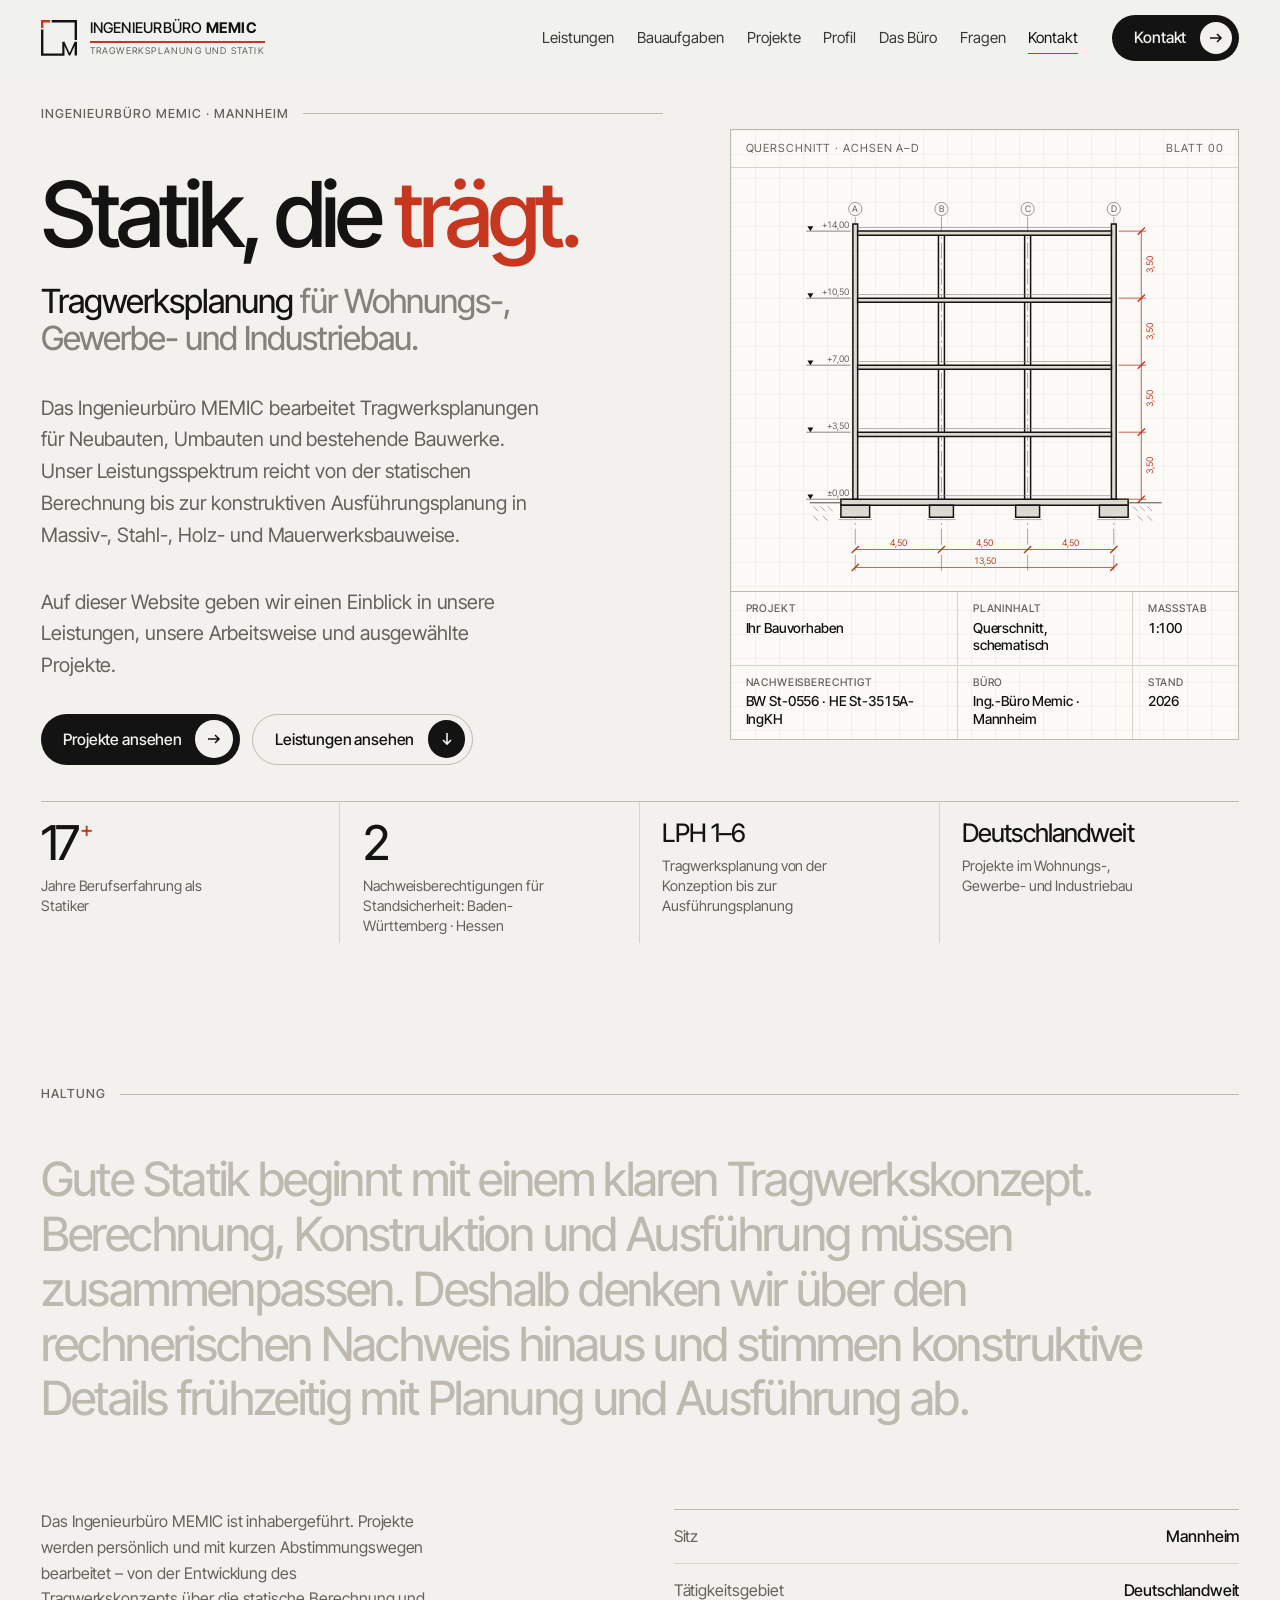
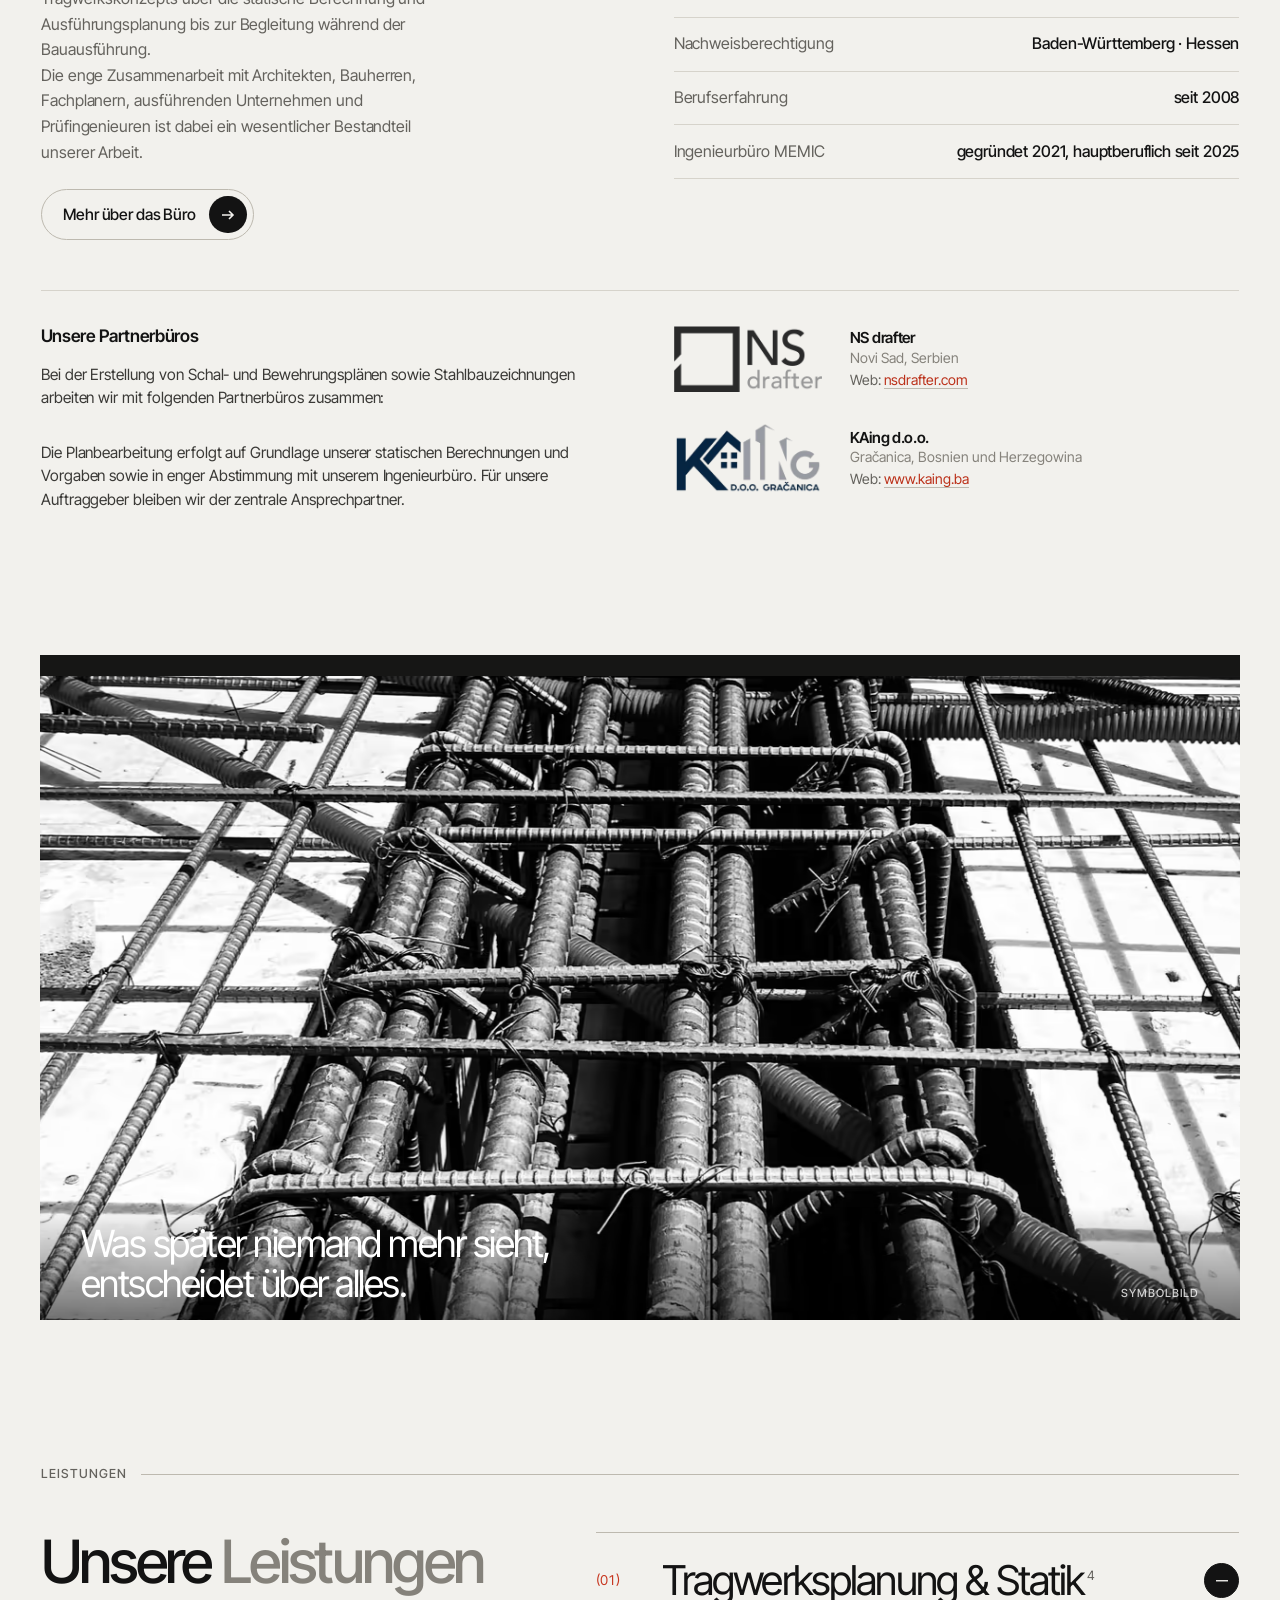
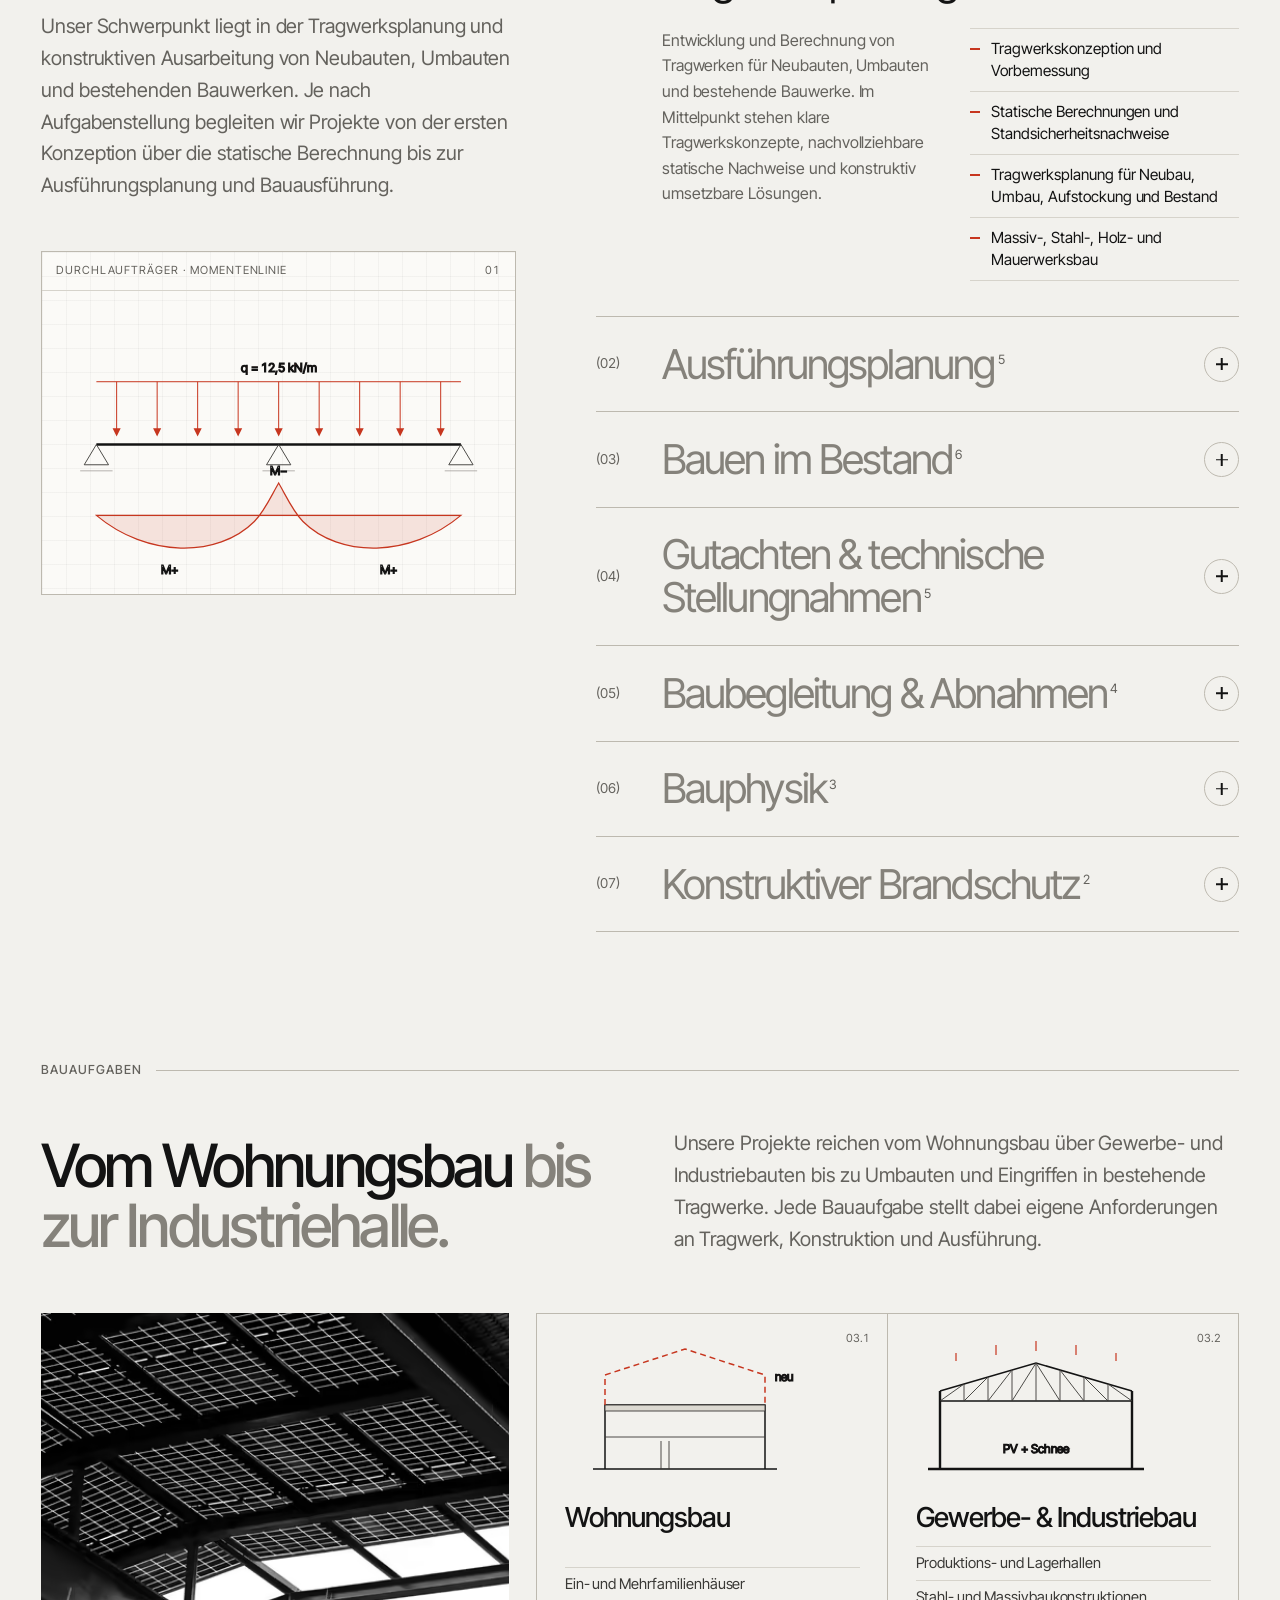
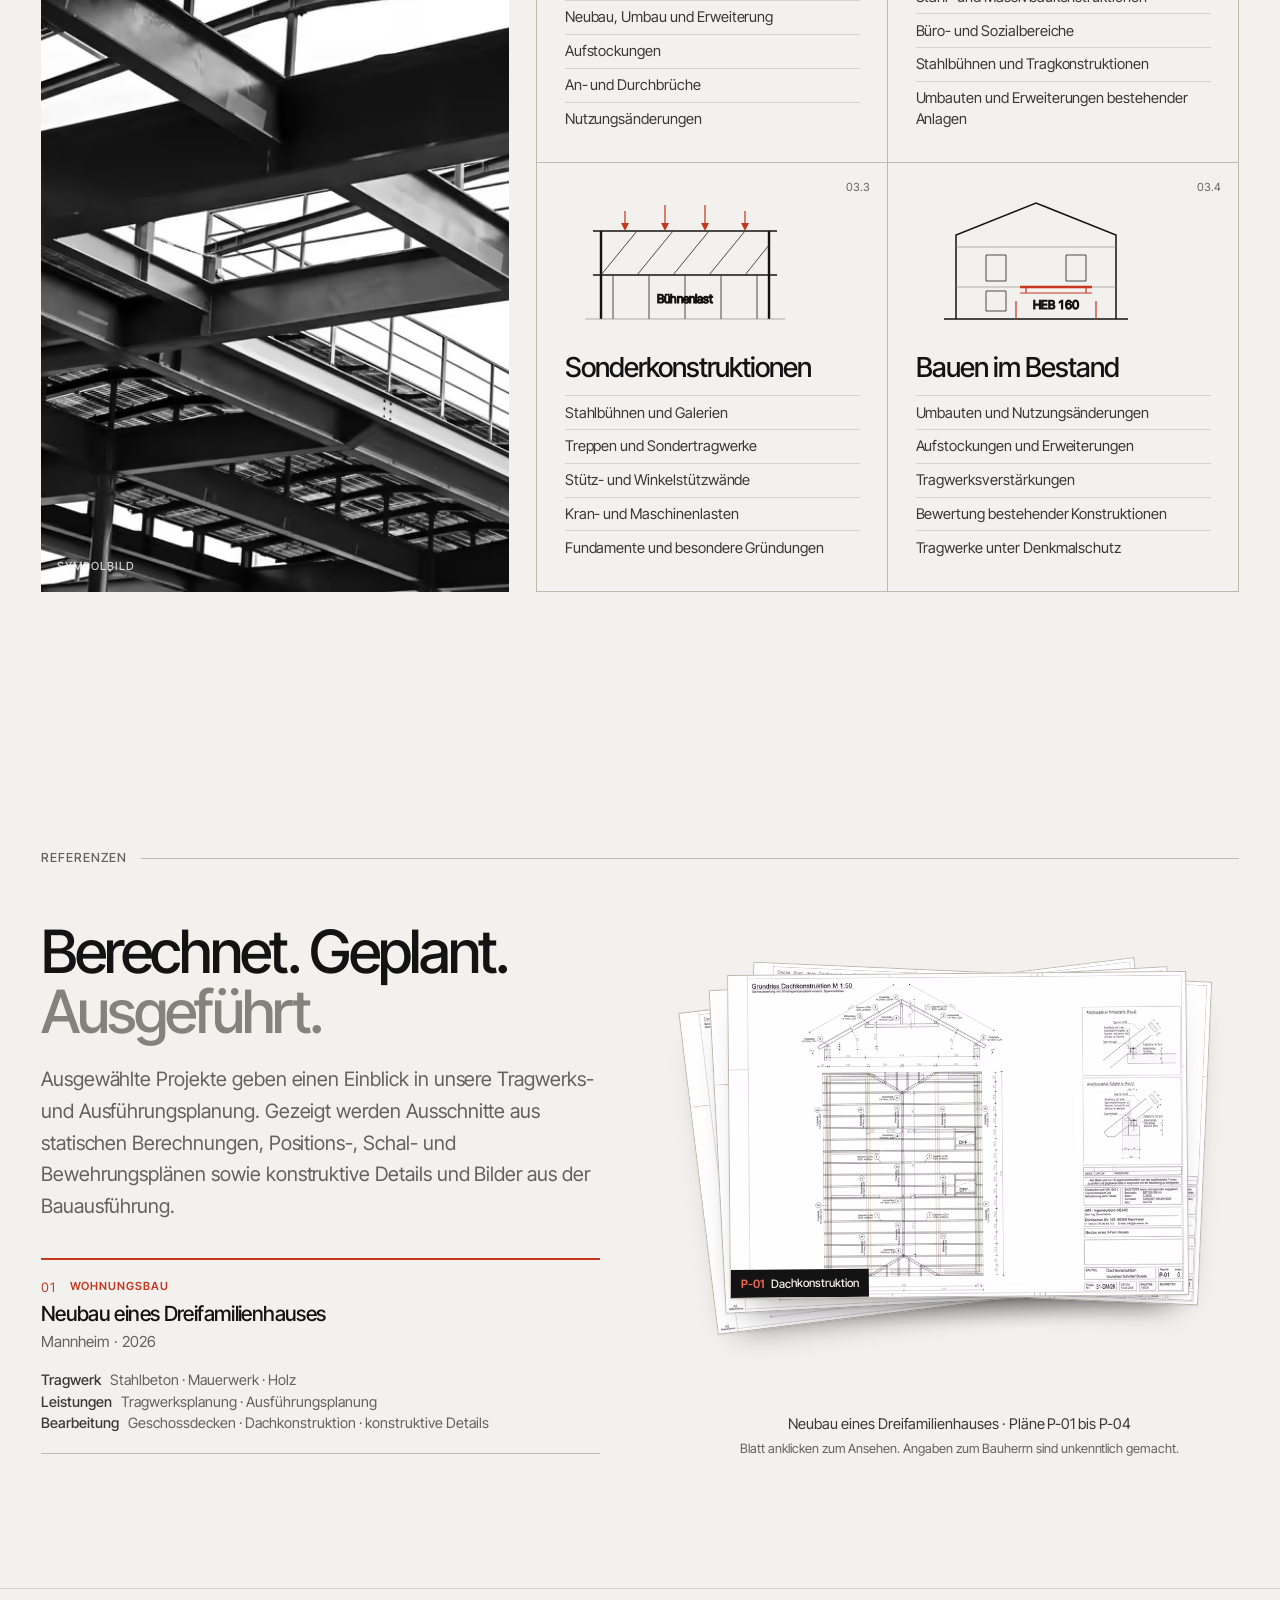
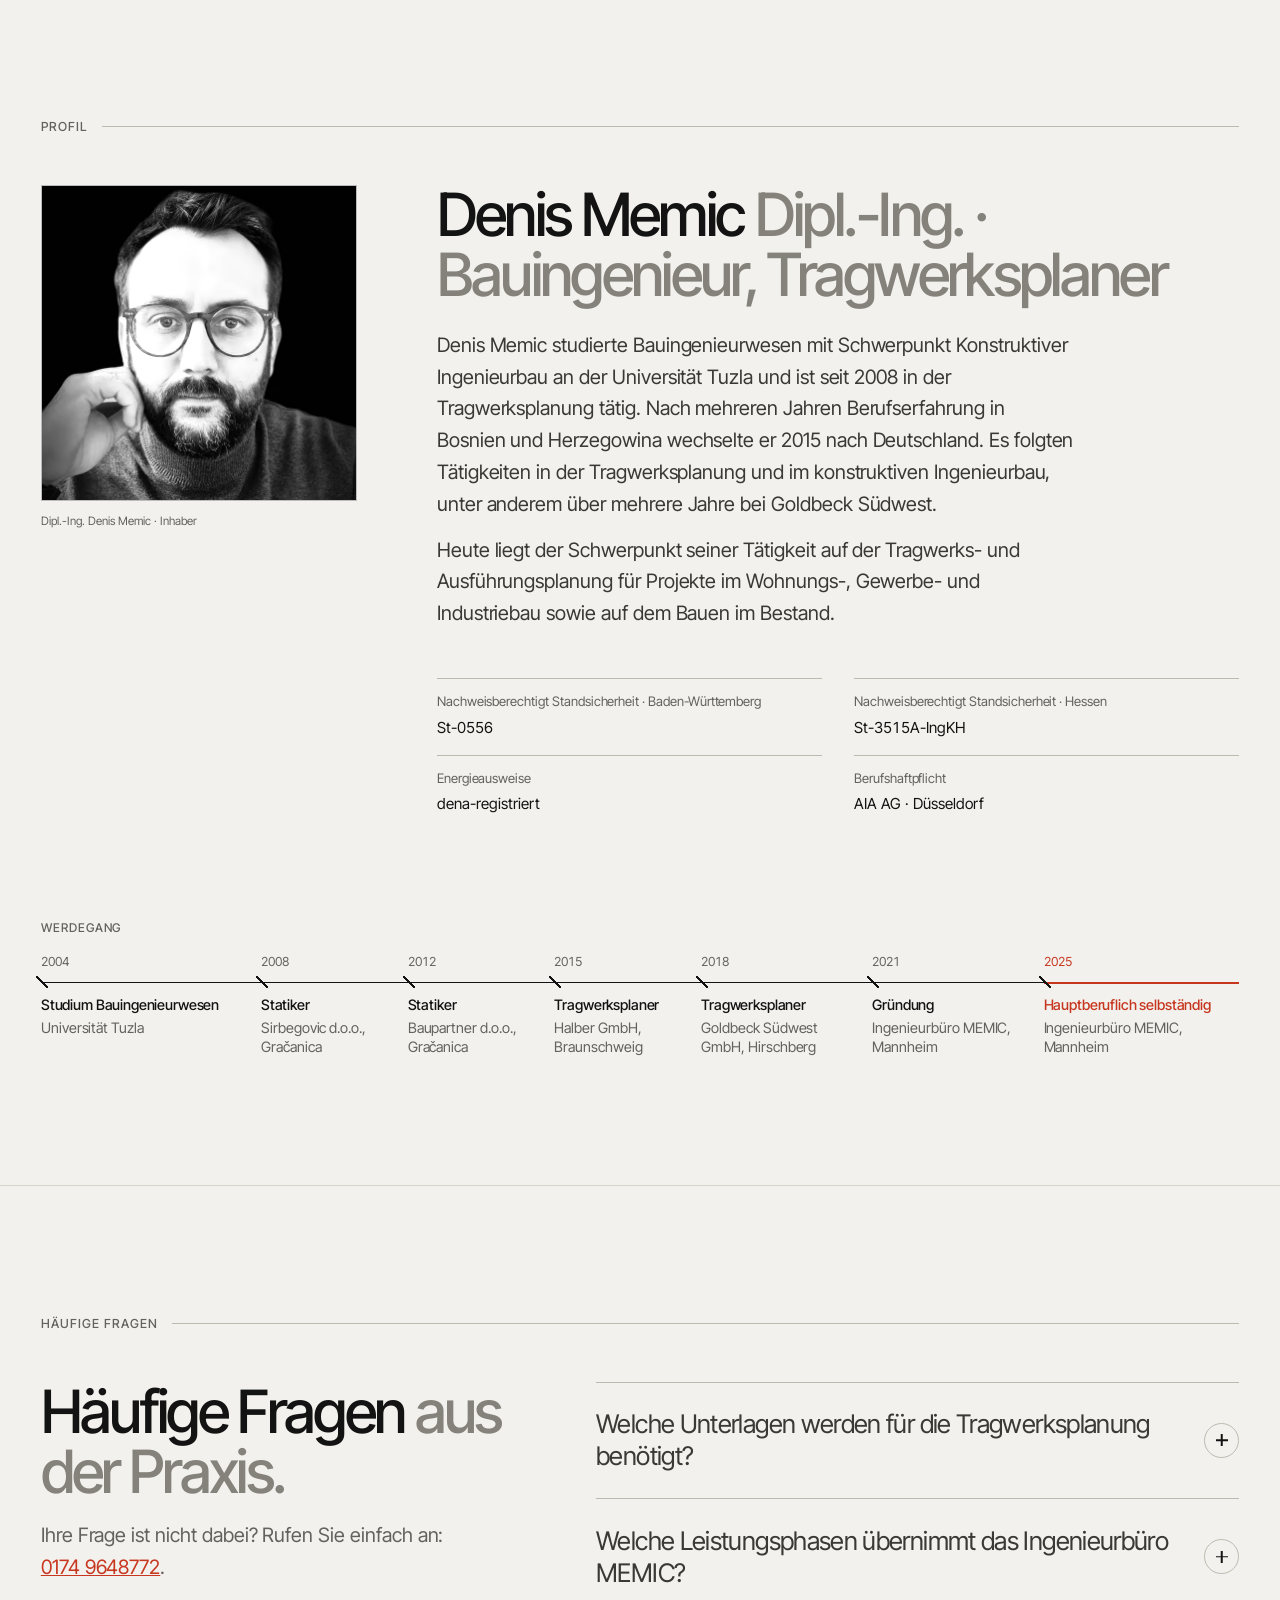
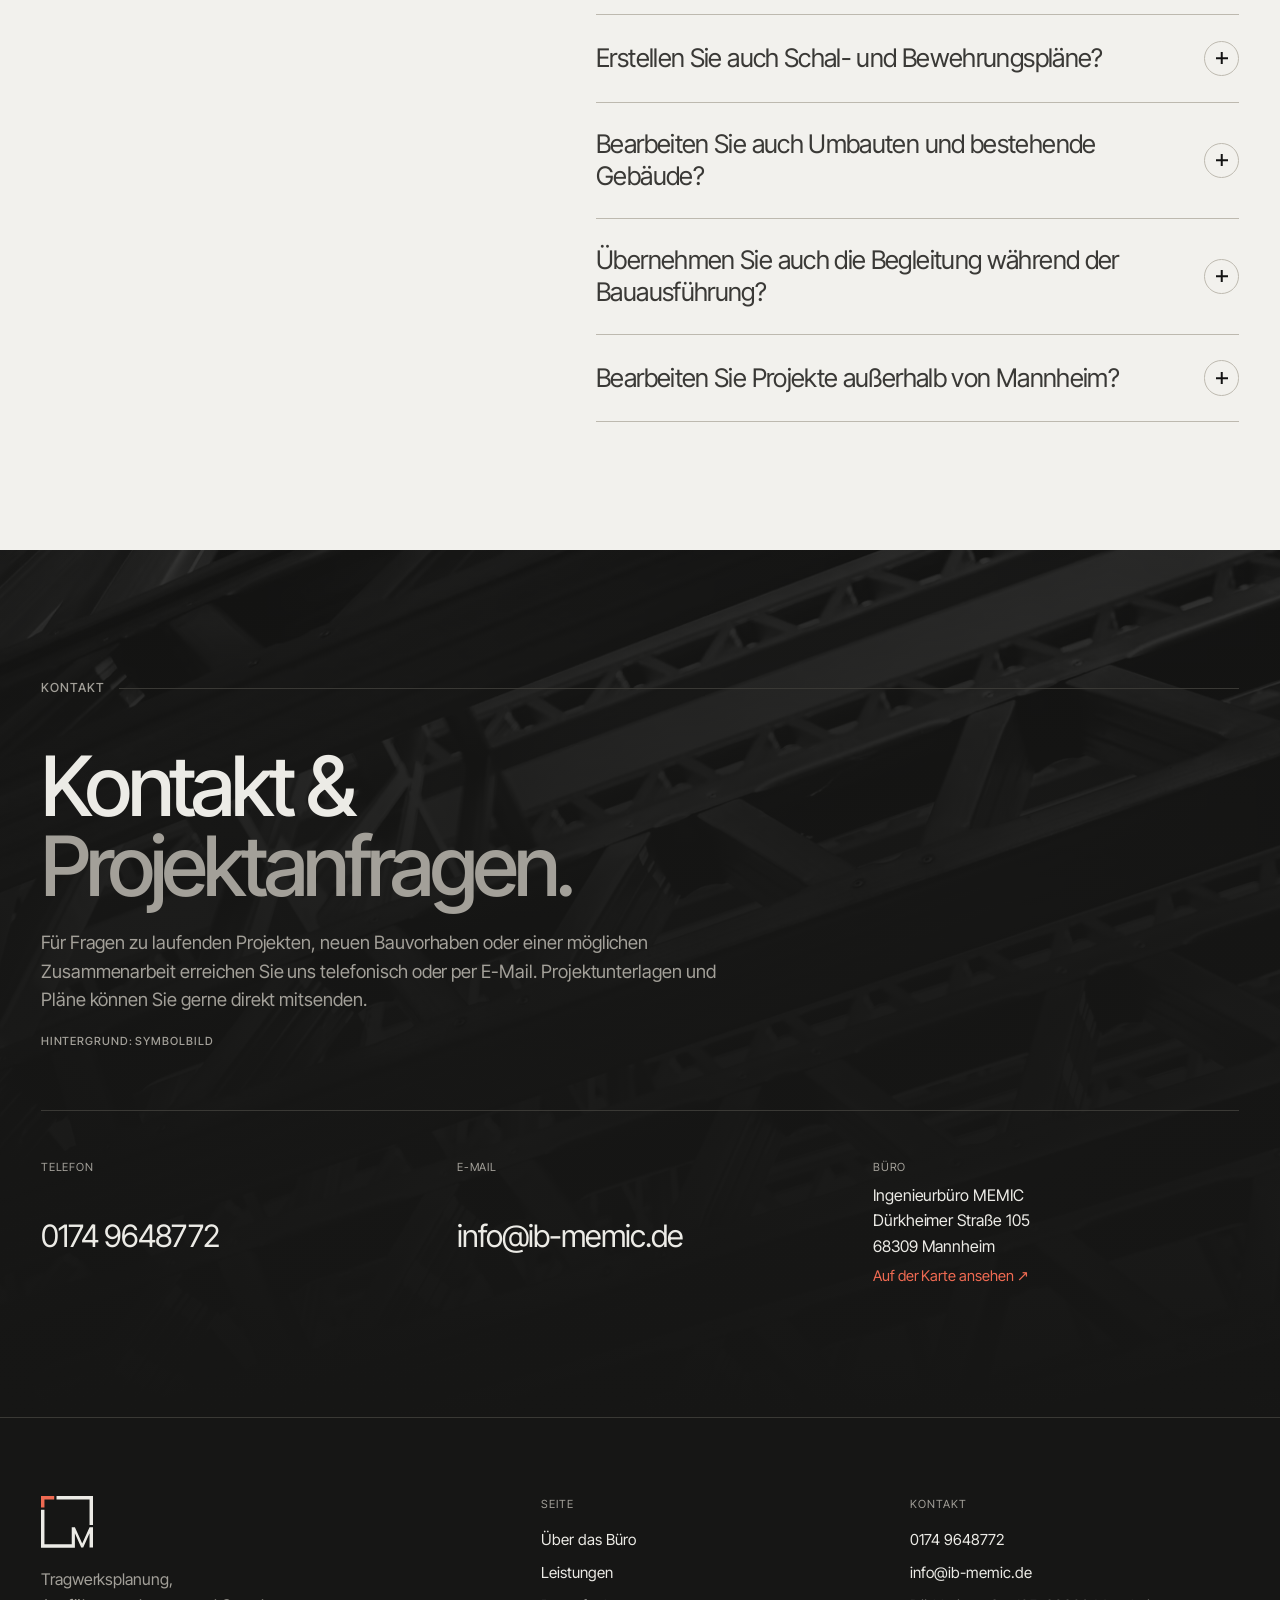
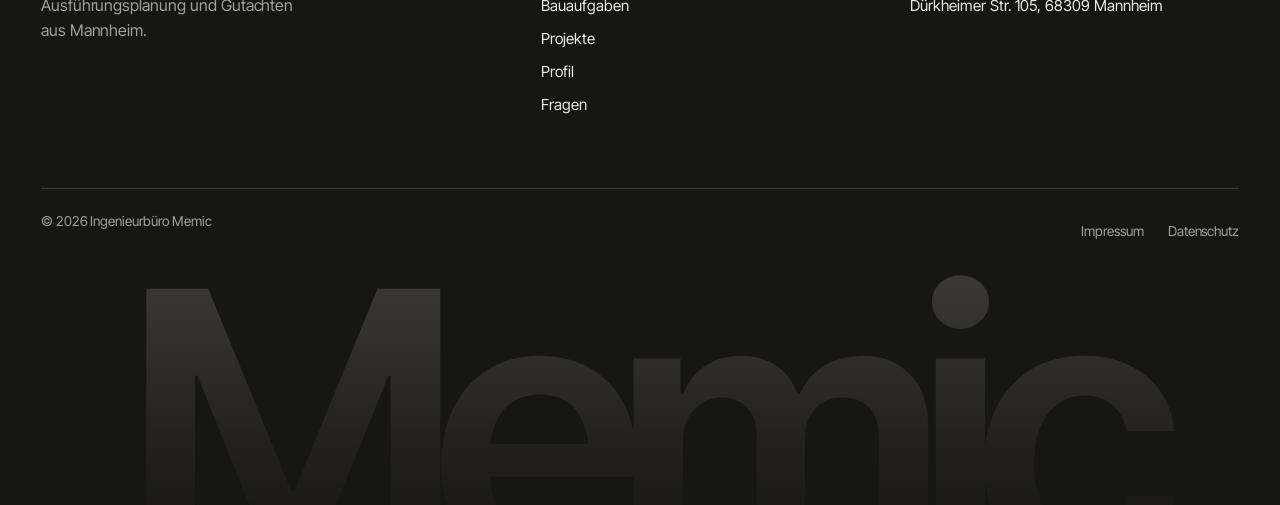
==== commit dabffcb2: "Partnerbueros fuellen die Breite, kein Loch mehr rechts Der Block lief ueber die ganze Breite, der I" ====
--- a/index.html
+++ b/index.html
@@ -33,7 +33,7 @@
 <!-- ?v= nach JEDER Änderung an style.css oder main.js hochzählen — hier, in
      impressum.html und datenschutz.html. ALL-INKL hält CSS/JS laut .htaccess
      einen Monat im Browser vor. -->
-<link rel="stylesheet" href="assets/css/style.css?v=2026-10-06-7" />
+<link rel="stylesheet" href="assets/css/style.css?v=2026-10-06-8" />
 </head>
 <body>
 
@@ -904,7 +904,7 @@
   <div class="fuss__wort" aria-hidden="true">Memic</div>
 </footer>
 
-<script src="assets/js/main.js?v=2026-10-06-7"></script>
+<script src="assets/js/main.js?v=2026-10-06-8"></script>
 
 <script type="application/ld+json">
 {
--- a/assets/css/style.css
+++ b/assets/css/style.css
@@ -1780,10 +1780,18 @@
    Partnerbüro — ruhiger Block unter der Haltung
    --------------------------------------------------------- */
 .partner {
+  /* Zwei Spalten wie im Abschnitt darueber: links der Text, rechts die
+     Partner. Einspaltig blieb die rechte Haelfte leer. */
+  display: grid;
+  grid-template-columns: minmax(0, 1fr) minmax(0, 1fr);
+  column-gap: clamp(2rem, 1rem + 4vw, 6rem);
+  align-items: start;
   margin-top: clamp(2rem, 1.5rem + 2vw, 3.2rem);
   padding-top: clamp(1.6rem, 1.2rem + 1.5vw, 2.2rem);
   border-top: 1px solid var(--linie);
 }
+.partner__titel, .partner__vorsatz, .partner__nachsatz { grid-column: 1; }
+.partner__raster { grid-column: 2; grid-row: 1 / span 3; }
 .partner__titel {
   margin: 0 0 1rem;
   font-size: 1.08rem;
@@ -1804,7 +1812,6 @@
 .partner__raster {
   display: grid;
   gap: clamp(1.3rem, 1rem + 1.2vw, 2rem);
-  margin-top: clamp(1.4rem, 1rem + 1.5vw, 2rem);
 }
 /* Logo links, Angaben rechts daneben. Die Schrift bleibt so klein, dass der
    Textblock nicht hoeher wird als das Logo. */
@@ -1826,6 +1833,11 @@
   border-bottom: 1px solid var(--linie-2);
 }
 .partner__link:hover { border-color: currentColor; }
+@media (max-width: 900px) {
+  .partner { grid-template-columns: 1fr; }
+  .partner__raster { grid-column: 1; grid-row: auto; margin: clamp(1.4rem, 1rem + 1.5vw, 2rem) 0; }
+  .partner__nachsatz { margin-top: 0; }
+}
 @media (max-width: 560px) {
   .partner__karte { grid-template-columns: 112px minmax(0, 1fr); gap: 1rem; }
 }
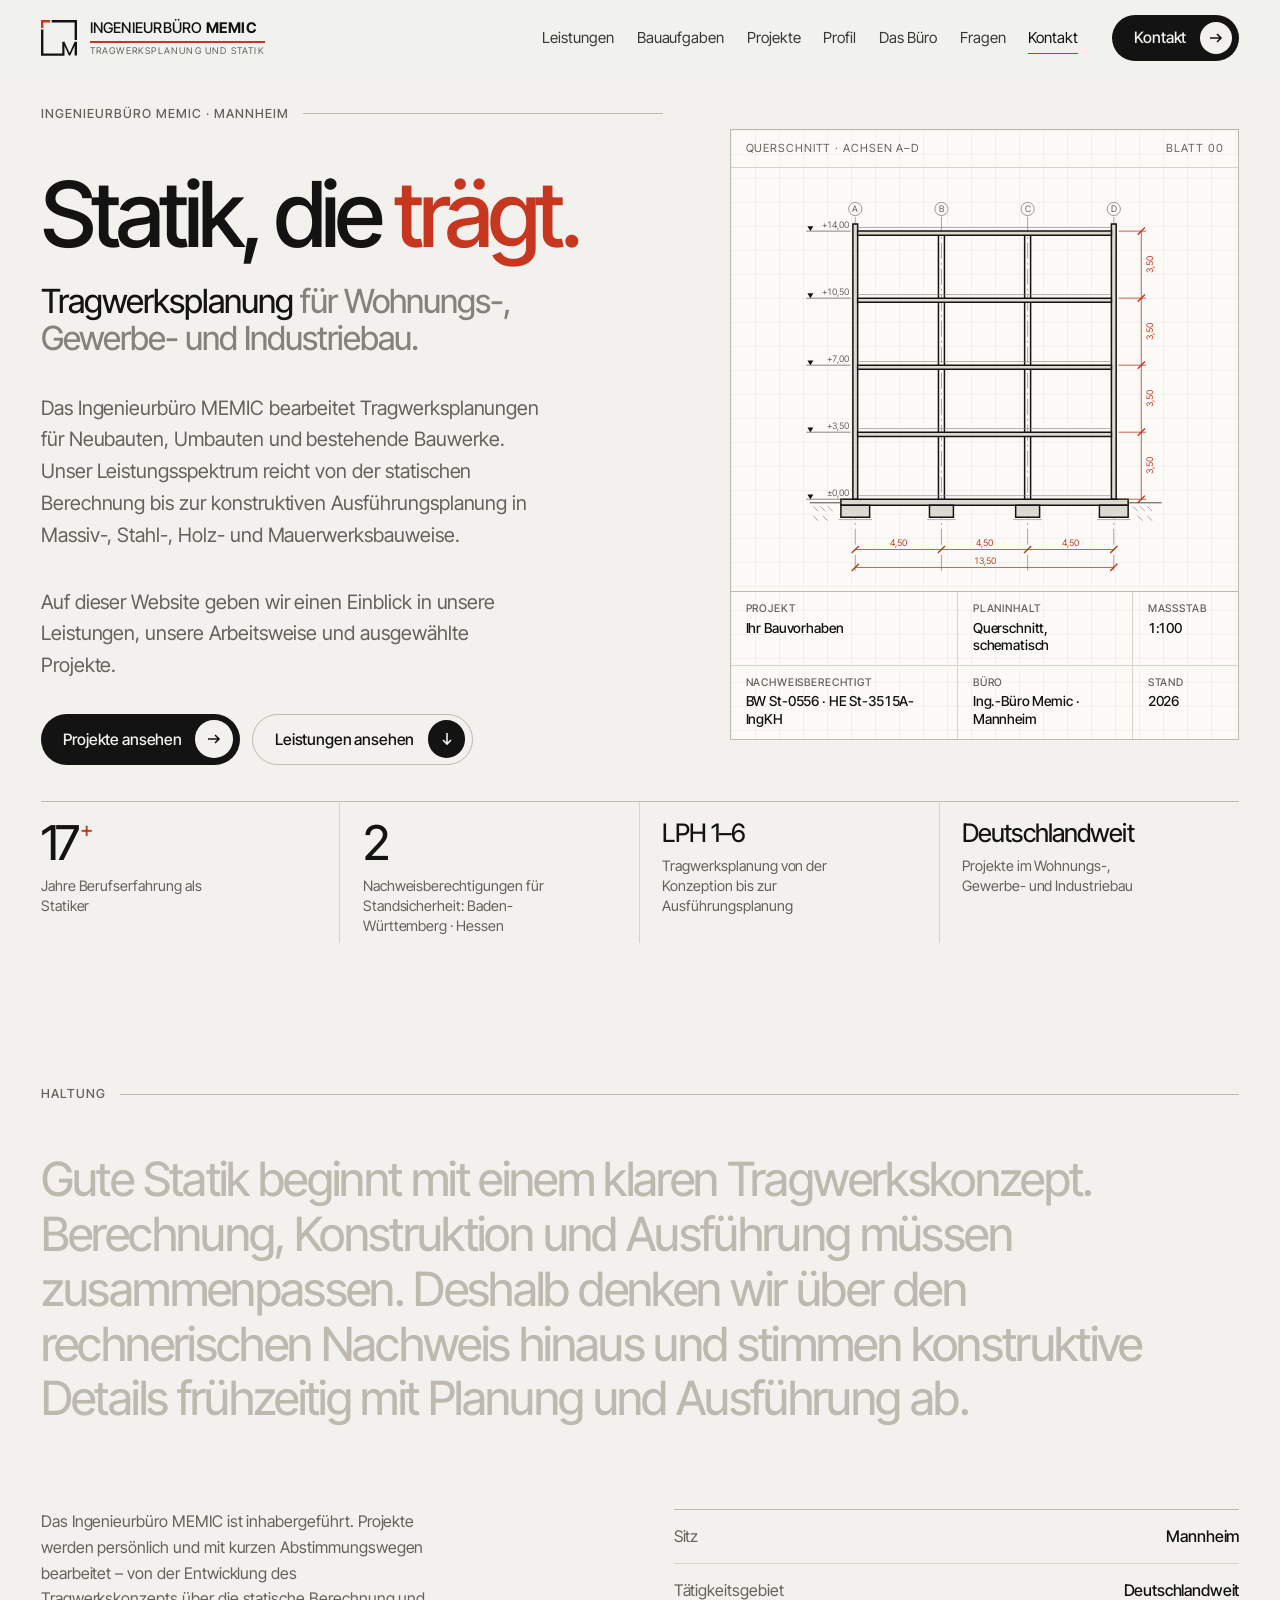
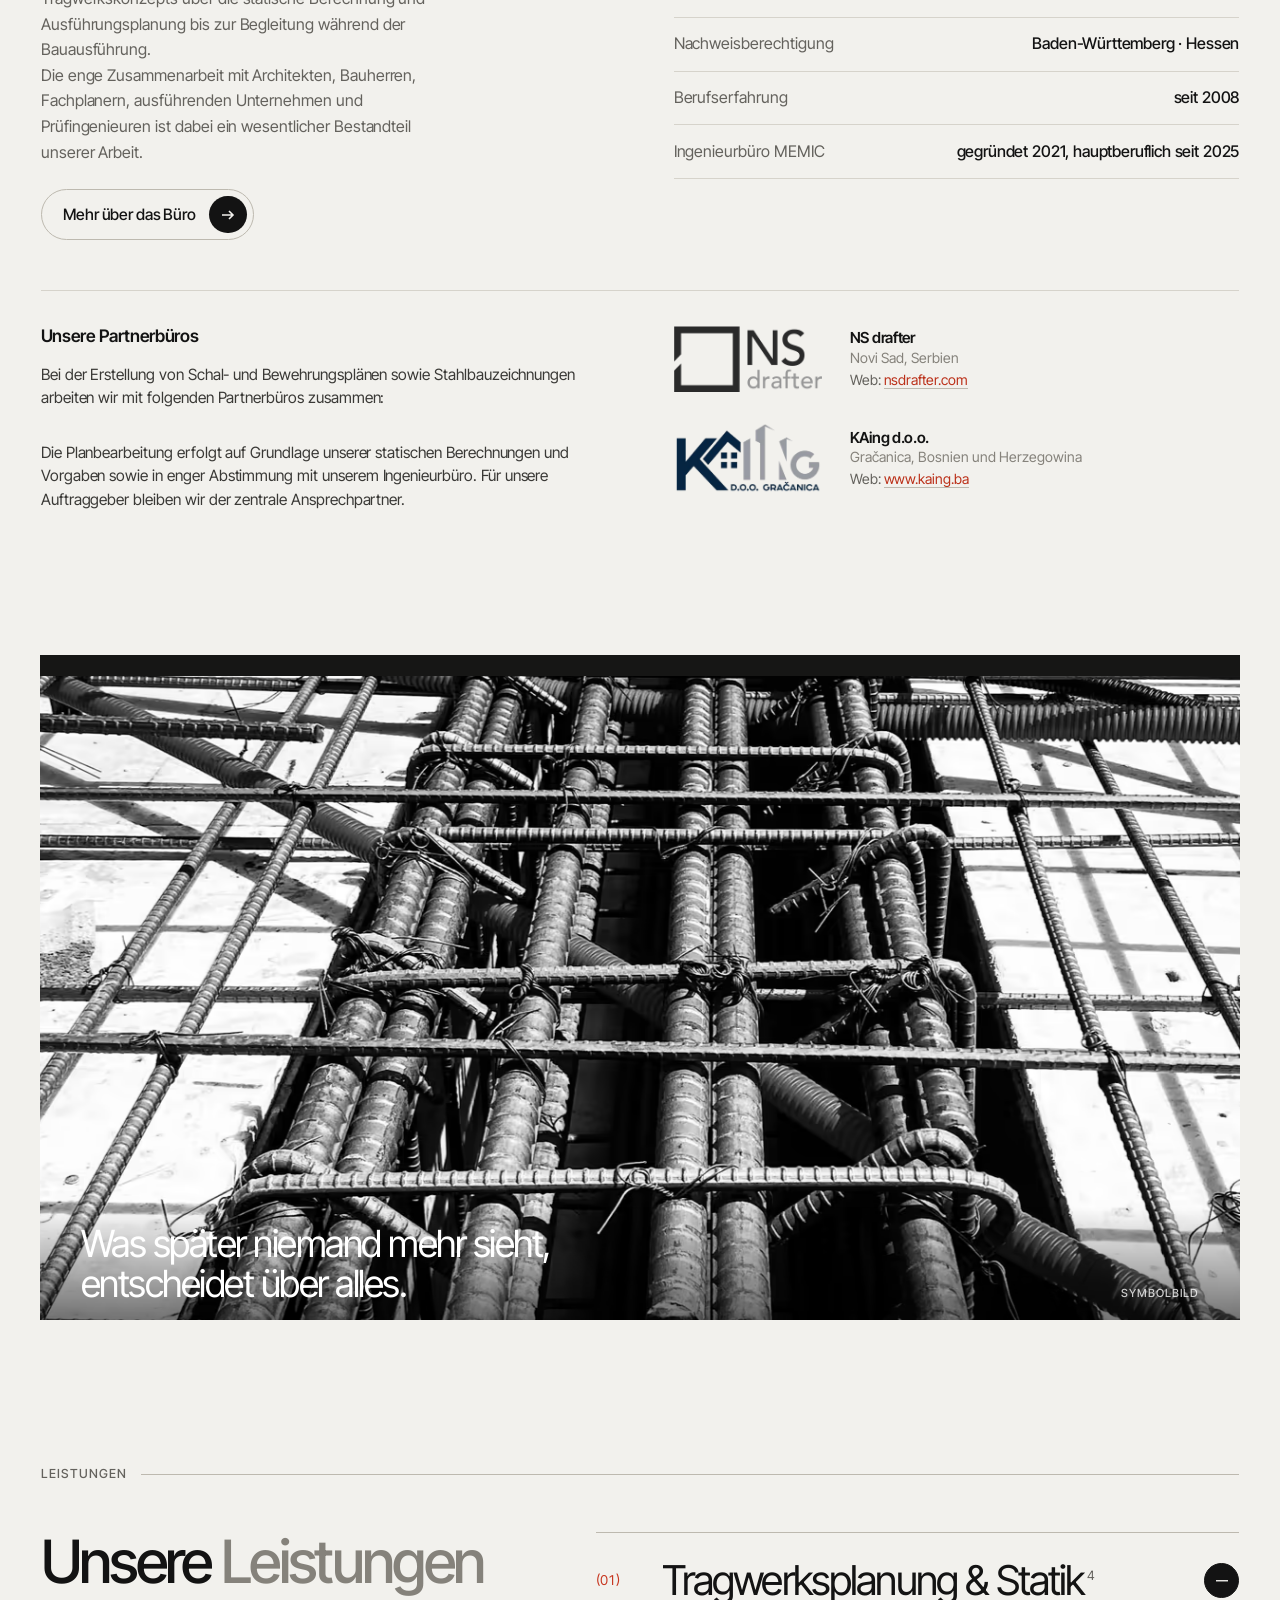
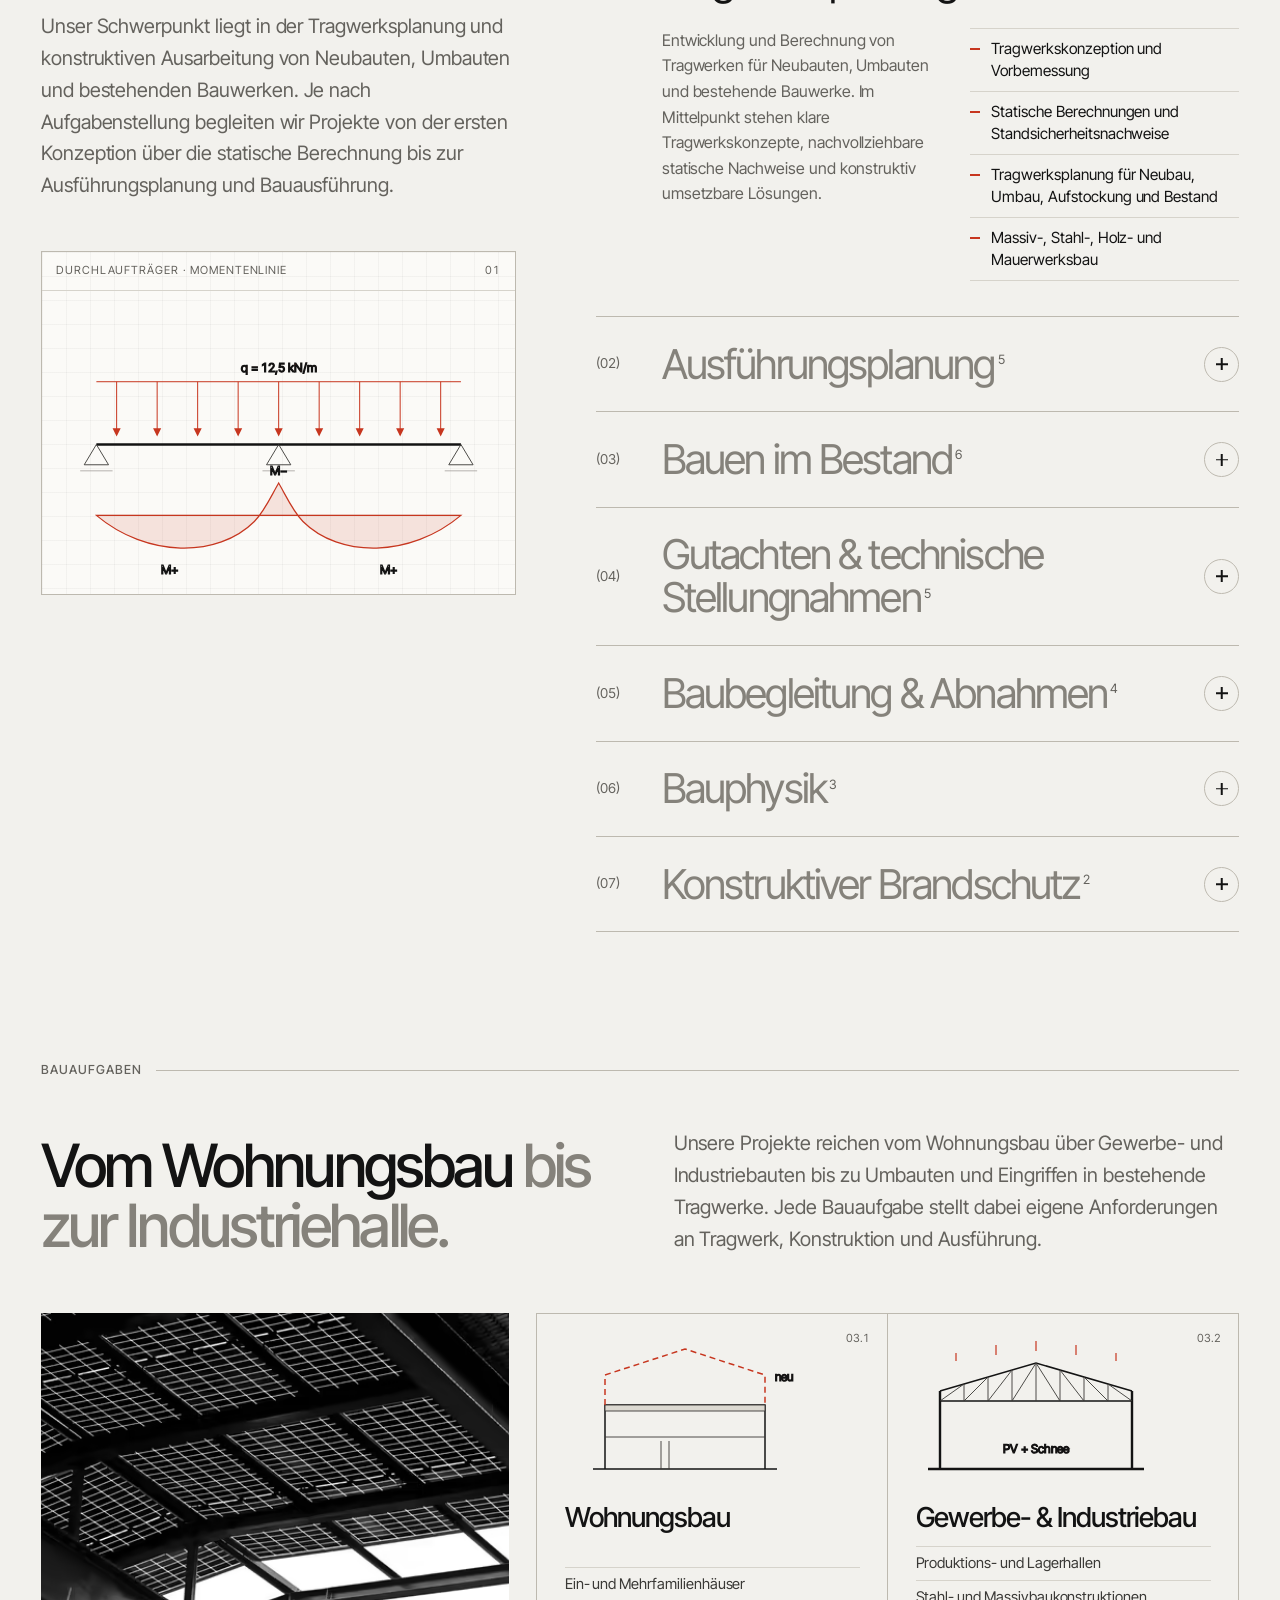
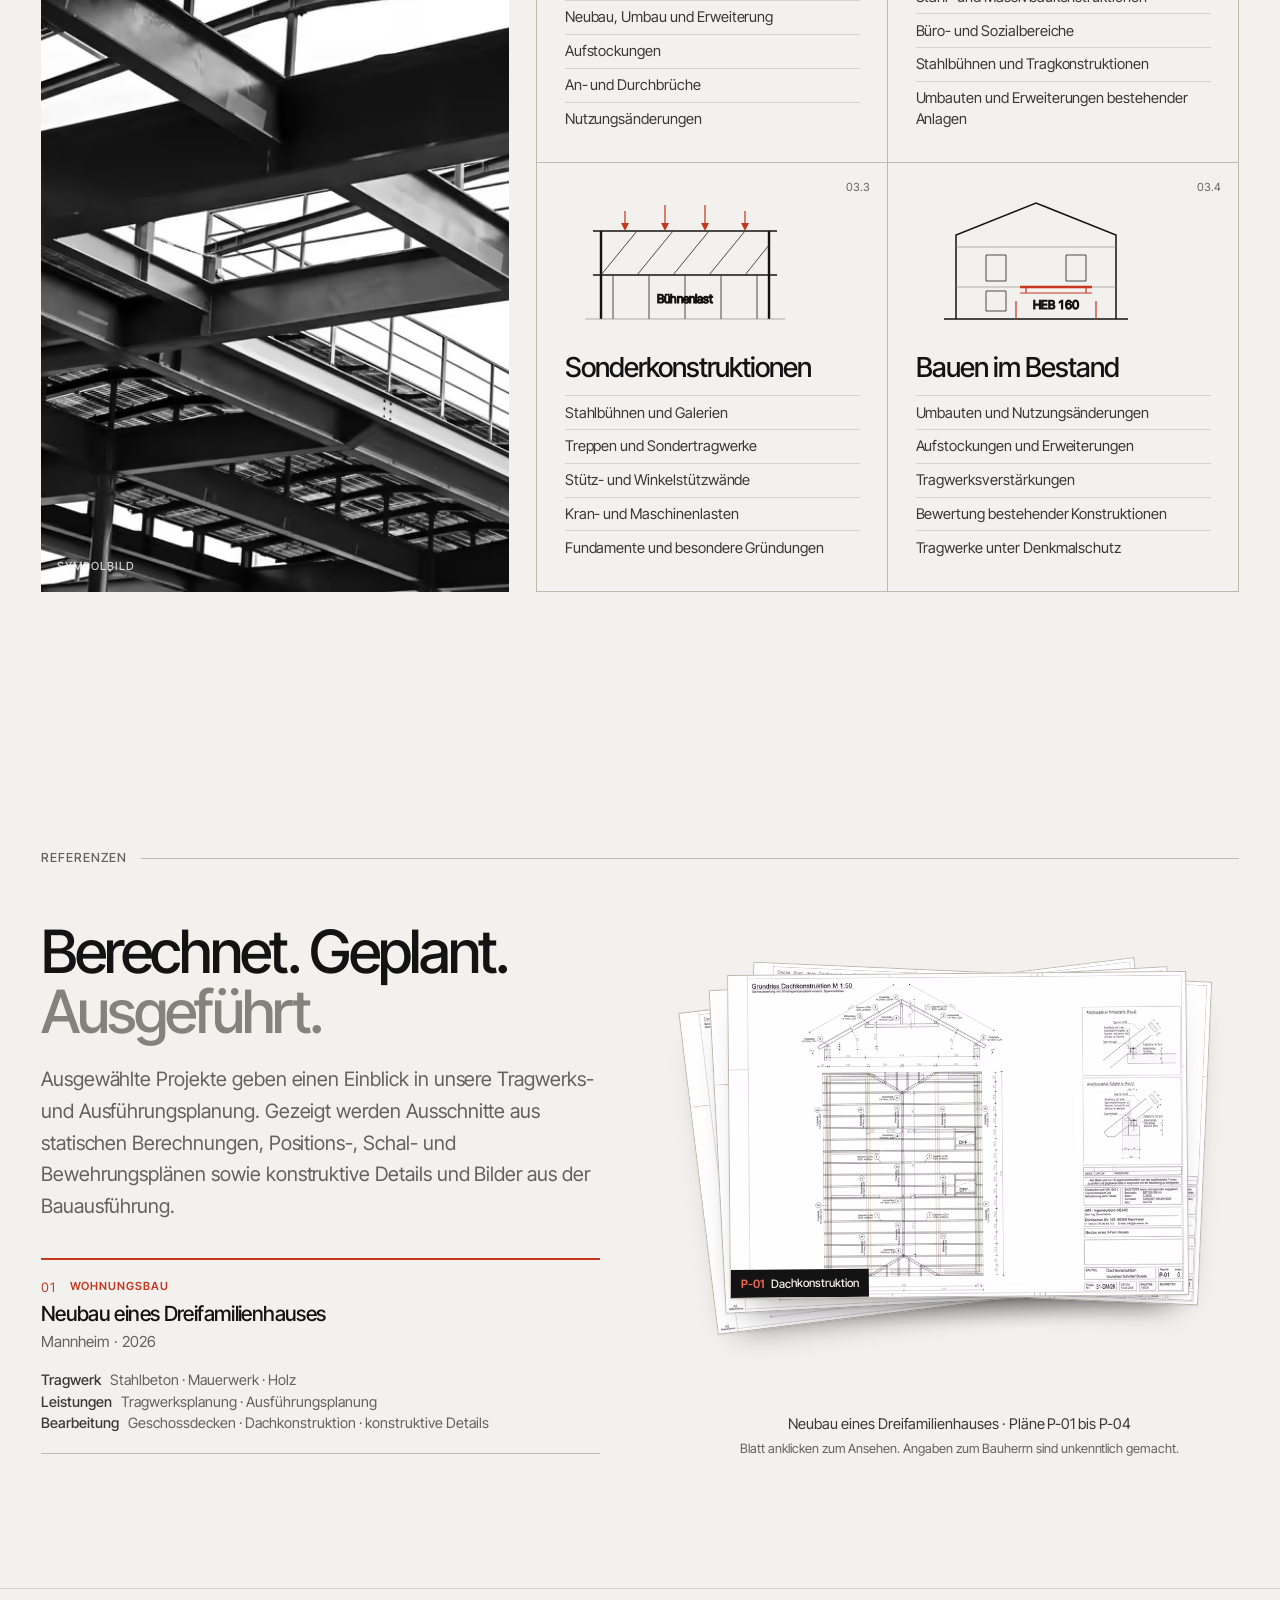
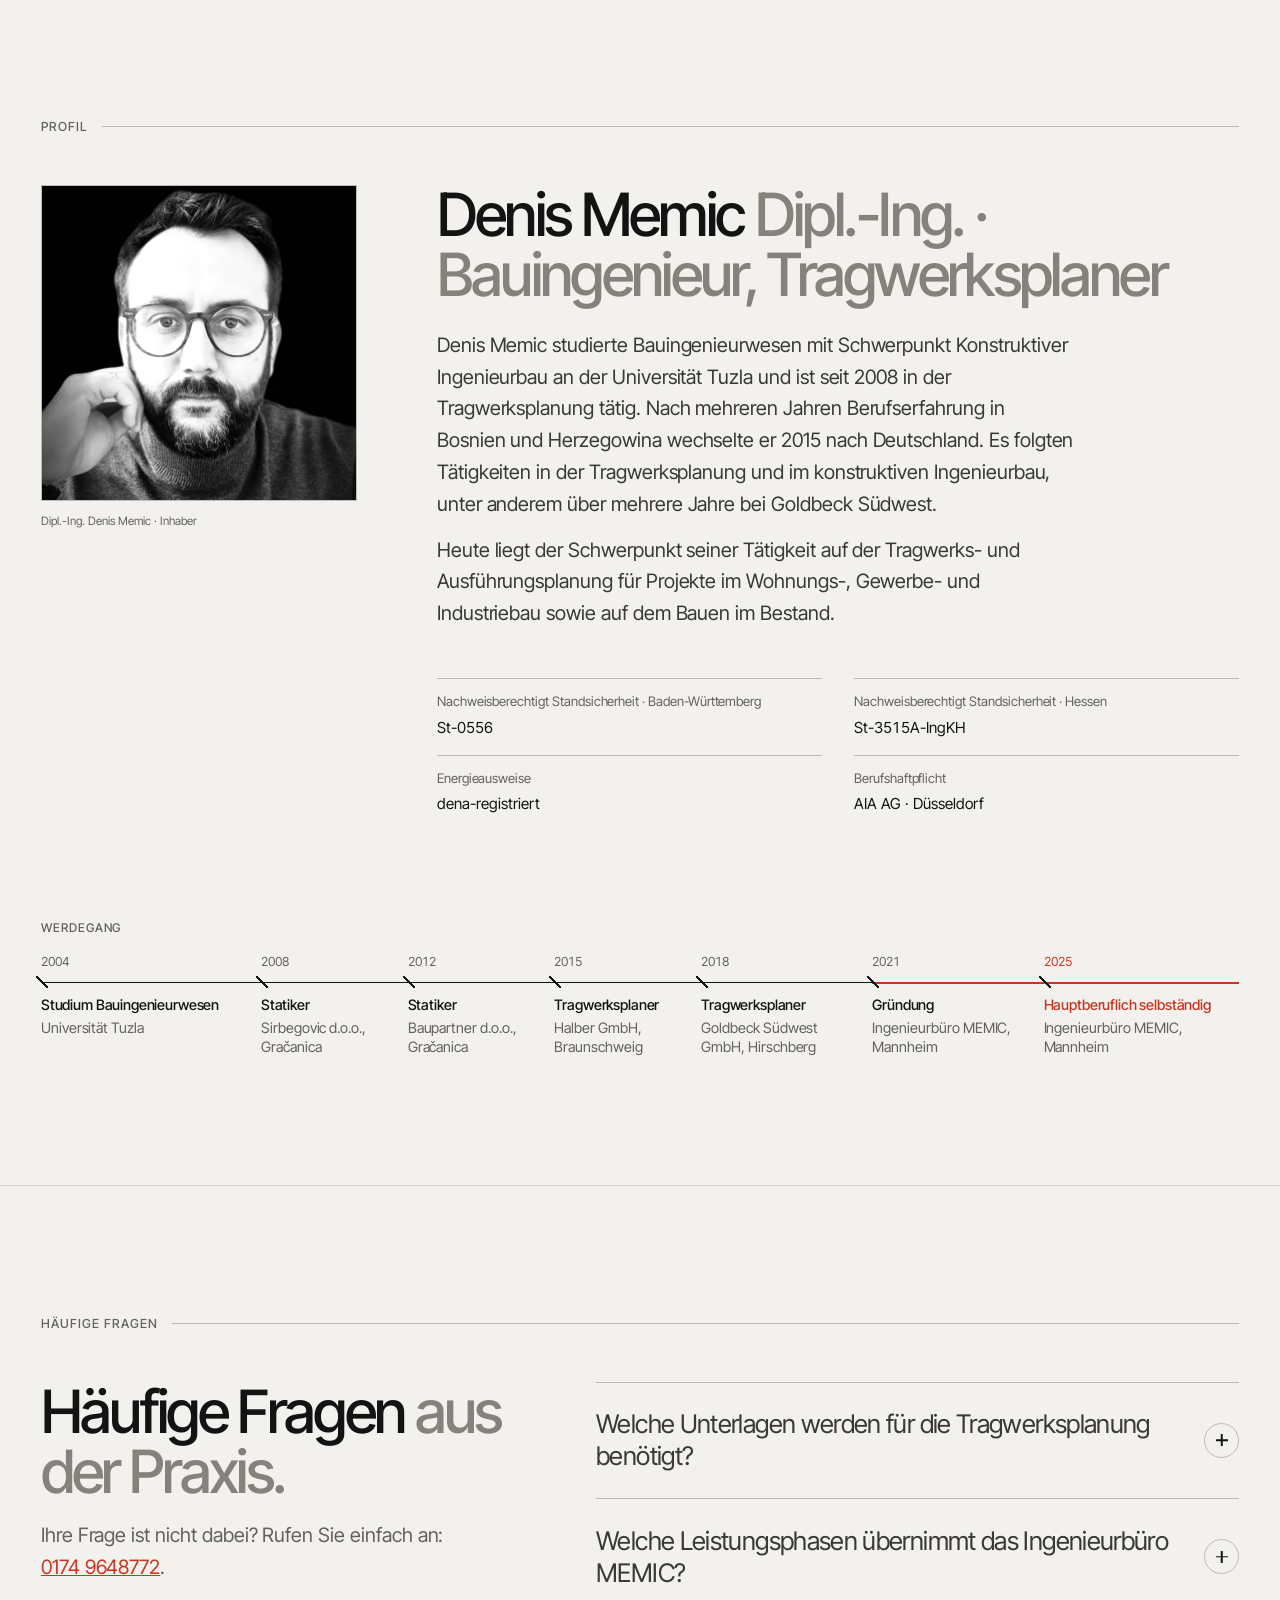
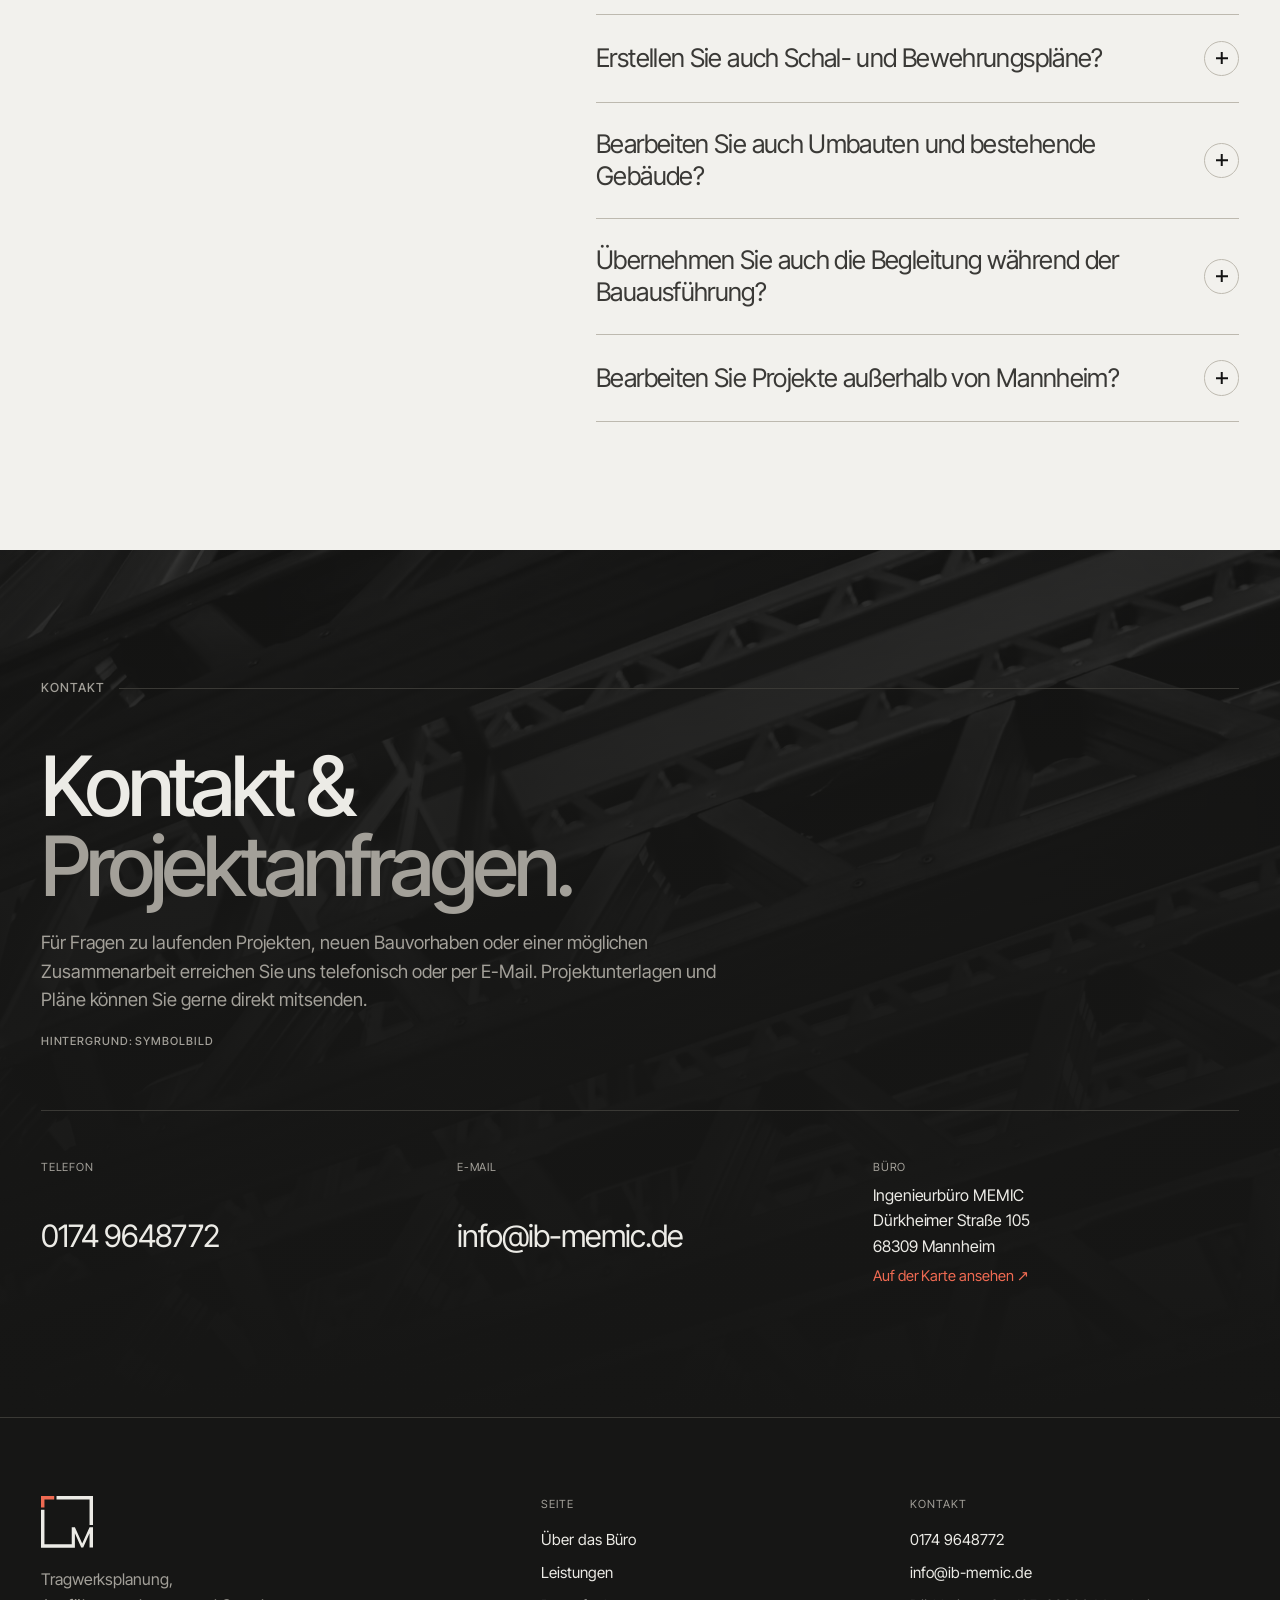
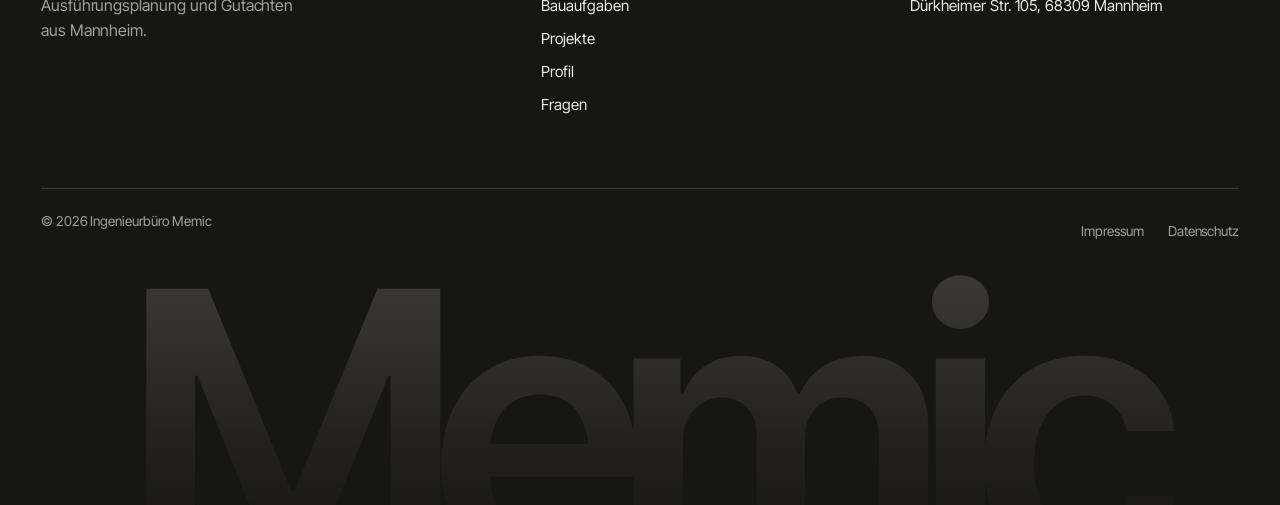
==== commit 03049f39: "Massline ab 2021 rot Auf eigene Rechnung arbeitet er seit der Gruendung 2021, zuerst neben der Anste" ====
--- a/index.html
+++ b/index.html
@@ -33,7 +33,7 @@
 <!-- ?v= nach JEDER Änderung an style.css oder main.js hochzählen — hier, in
      impressum.html und datenschutz.html. ALL-INKL hält CSS/JS laut .htaccess
      einen Monat im Browser vor. -->
-<link rel="stylesheet" href="assets/css/style.css?v=2026-10-06-8" />
+<link rel="stylesheet" href="assets/css/style.css?v=2026-10-07-1" />
 </head>
 <body>
 
@@ -778,8 +778,8 @@
         <li style="--dauer:3"><span class="werdegang__jahr etikett">2012</span><strong>Statiker</strong><span>Baupartner d.o.o., Gračanica</span></li>
         <li style="--dauer:3"><span class="werdegang__jahr etikett">2015</span><strong>Tragwerksplaner</strong><span>Halber GmbH, Braunschweig</span></li>
         <li style="--dauer:3"><span class="werdegang__jahr etikett">2018</span><strong>Tragwerksplaner</strong><span>Goldbeck Südwest GmbH, Hirschberg</span></li>
-        <li style="--dauer:4"><span class="werdegang__jahr etikett">2021</span><strong>Gründung</strong><span>Ingenieurbüro MEMIC, Mannheim</span></li>
-        <li style="--dauer:3" class="werdegang__jetzt"><span class="werdegang__jahr etikett">2025</span><strong>Hauptberuflich selbständig</strong><span>Ingenieurbüro MEMIC, Mannheim</span></li>
+        <li class="werdegang__eigen" style="--dauer:4"><span class="werdegang__jahr etikett">2021</span><strong>Gründung</strong><span>Ingenieurbüro MEMIC, Mannheim</span></li>
+        <li class="werdegang__jetzt werdegang__eigen" style="--dauer:3"><span class="werdegang__jahr etikett">2025</span><strong>Hauptberuflich selbständig</strong><span>Ingenieurbüro MEMIC, Mannheim</span></li>
       </ol>
     </div>
   </div>
@@ -904,7 +904,7 @@
   <div class="fuss__wort" aria-hidden="true">Memic</div>
 </footer>
 
-<script src="assets/js/main.js?v=2026-10-06-8"></script>
+<script src="assets/js/main.js?v=2026-10-07-1"></script>
 
 <script type="application/ld+json">
 {
--- a/assets/css/style.css
+++ b/assets/css/style.css
@@ -1344,7 +1344,9 @@
   background: linear-gradient(135deg, transparent 45%, var(--tusche) 45%, var(--tusche) 58%, transparent 58%);
   transform: rotate(-90deg);
 }
-.werdegang__liste li:last-child::before { background: var(--rot); height: 2px; }
+/* Ab 2021 rot: seit der Gruendung arbeitet er auf eigene Rechnung,
+   zuerst neben der Anstellung, seit 2025 hauptberuflich. */
+.werdegang__liste li.werdegang__eigen::before { background: var(--rot); height: 2px; }
 .werdegang__jahr { position: absolute; top: 0; left: 0; font-size: .78rem; color: var(--grau); }
 .werdegang__liste strong { font-weight: 500; letter-spacing: -.01em; }
 .werdegang__liste span:not(.werdegang__jahr) { color: var(--grau); }
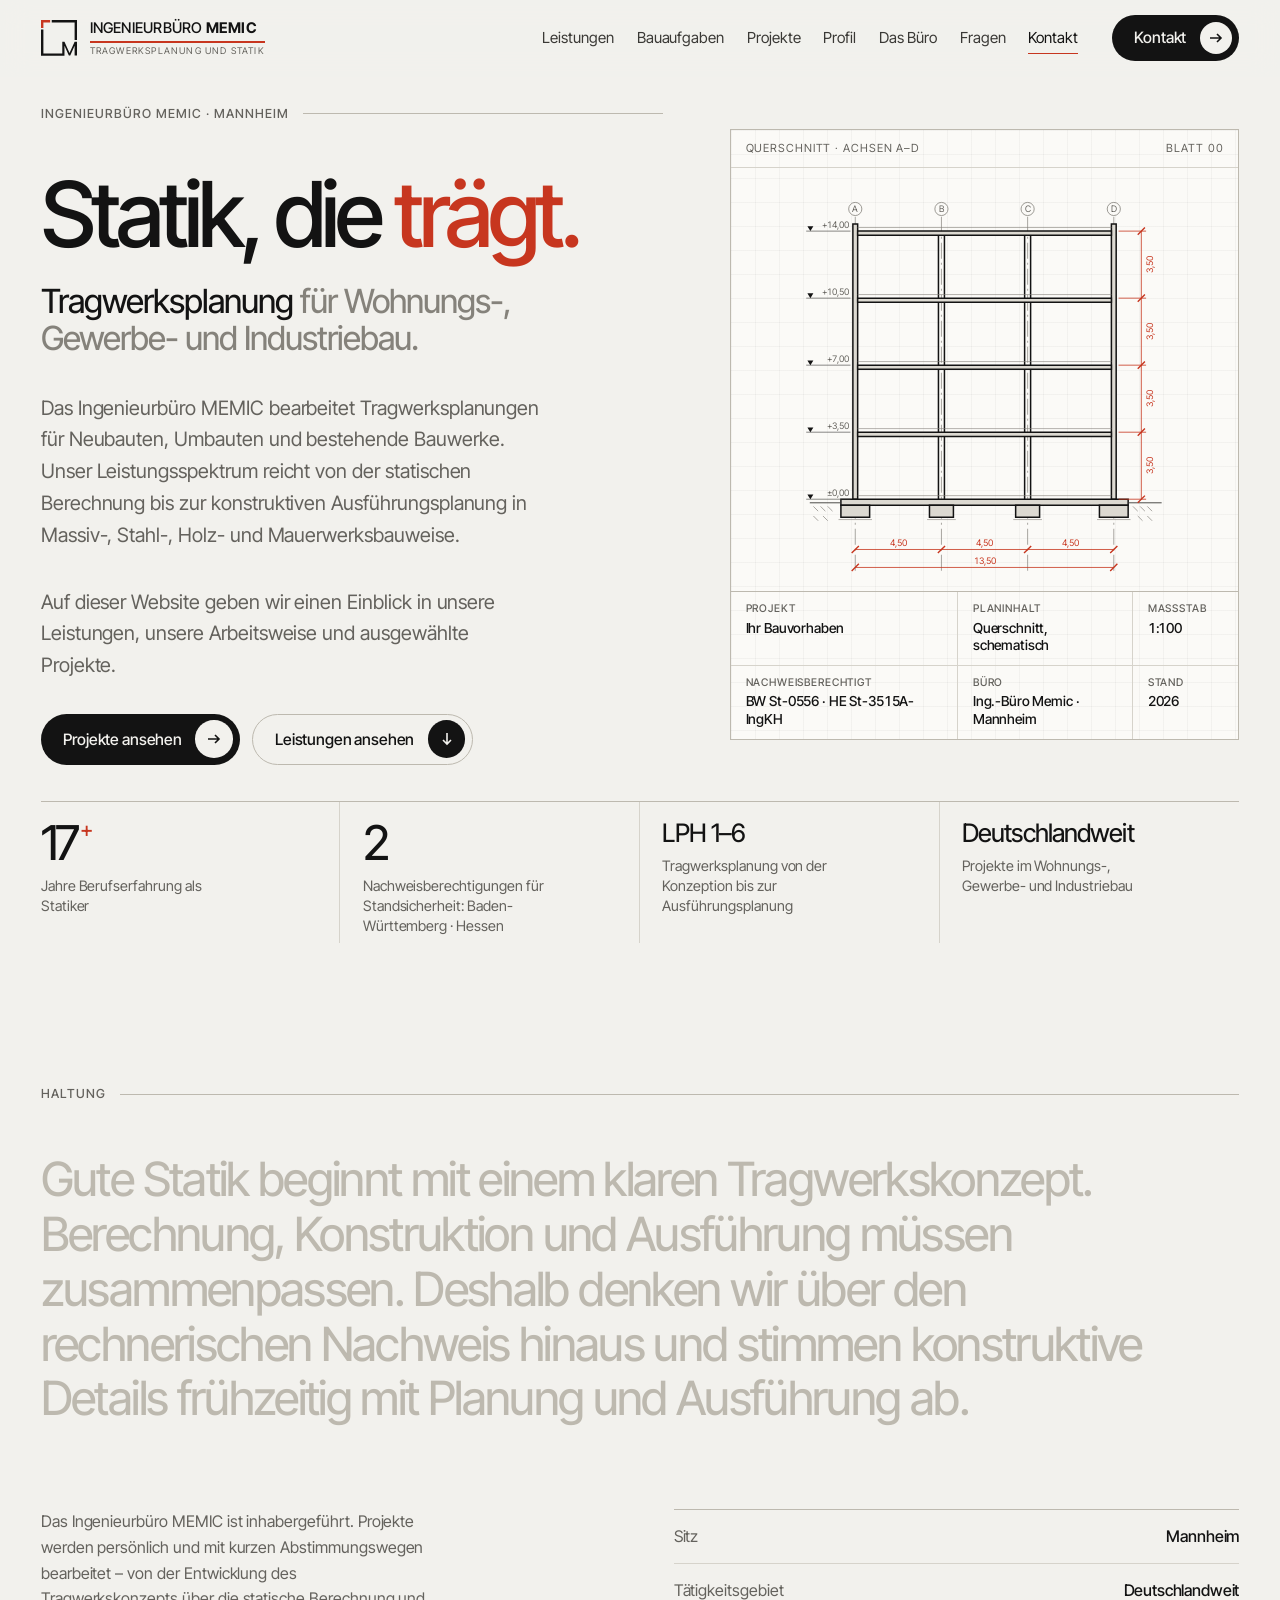
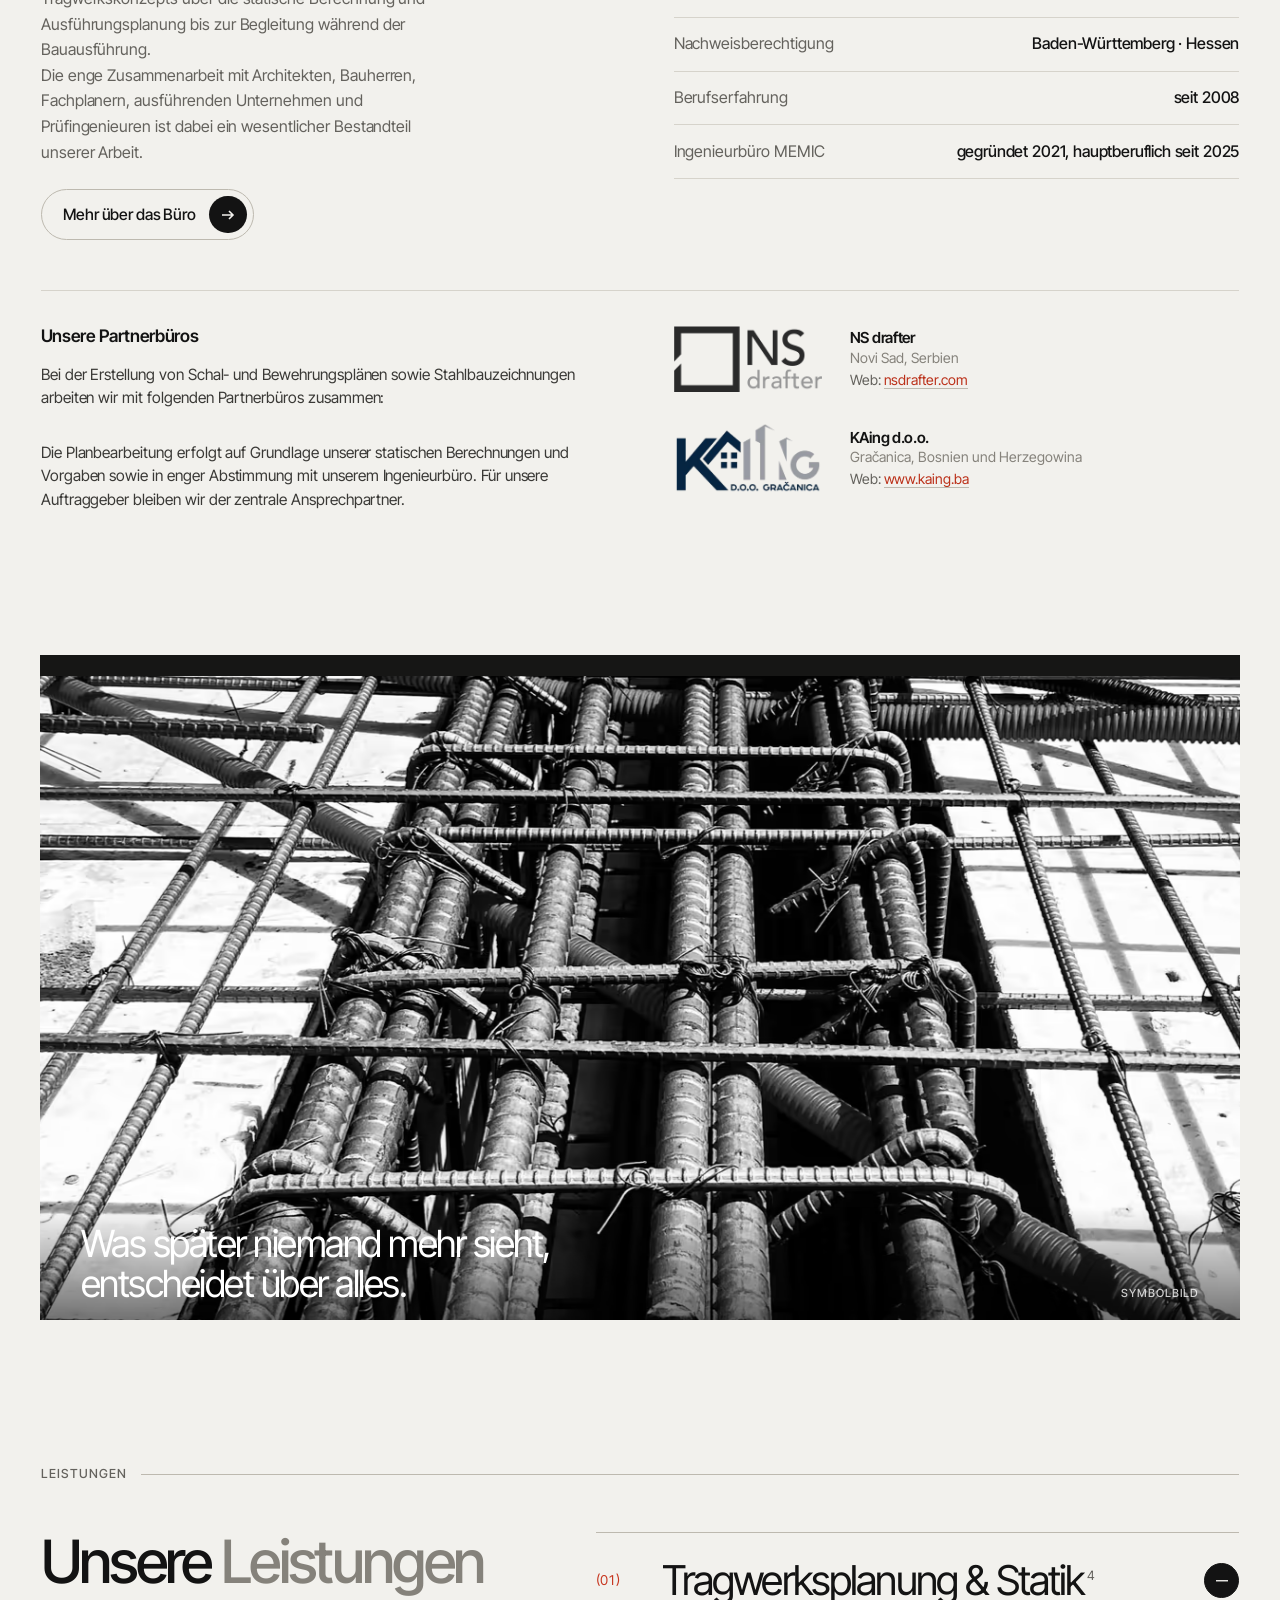
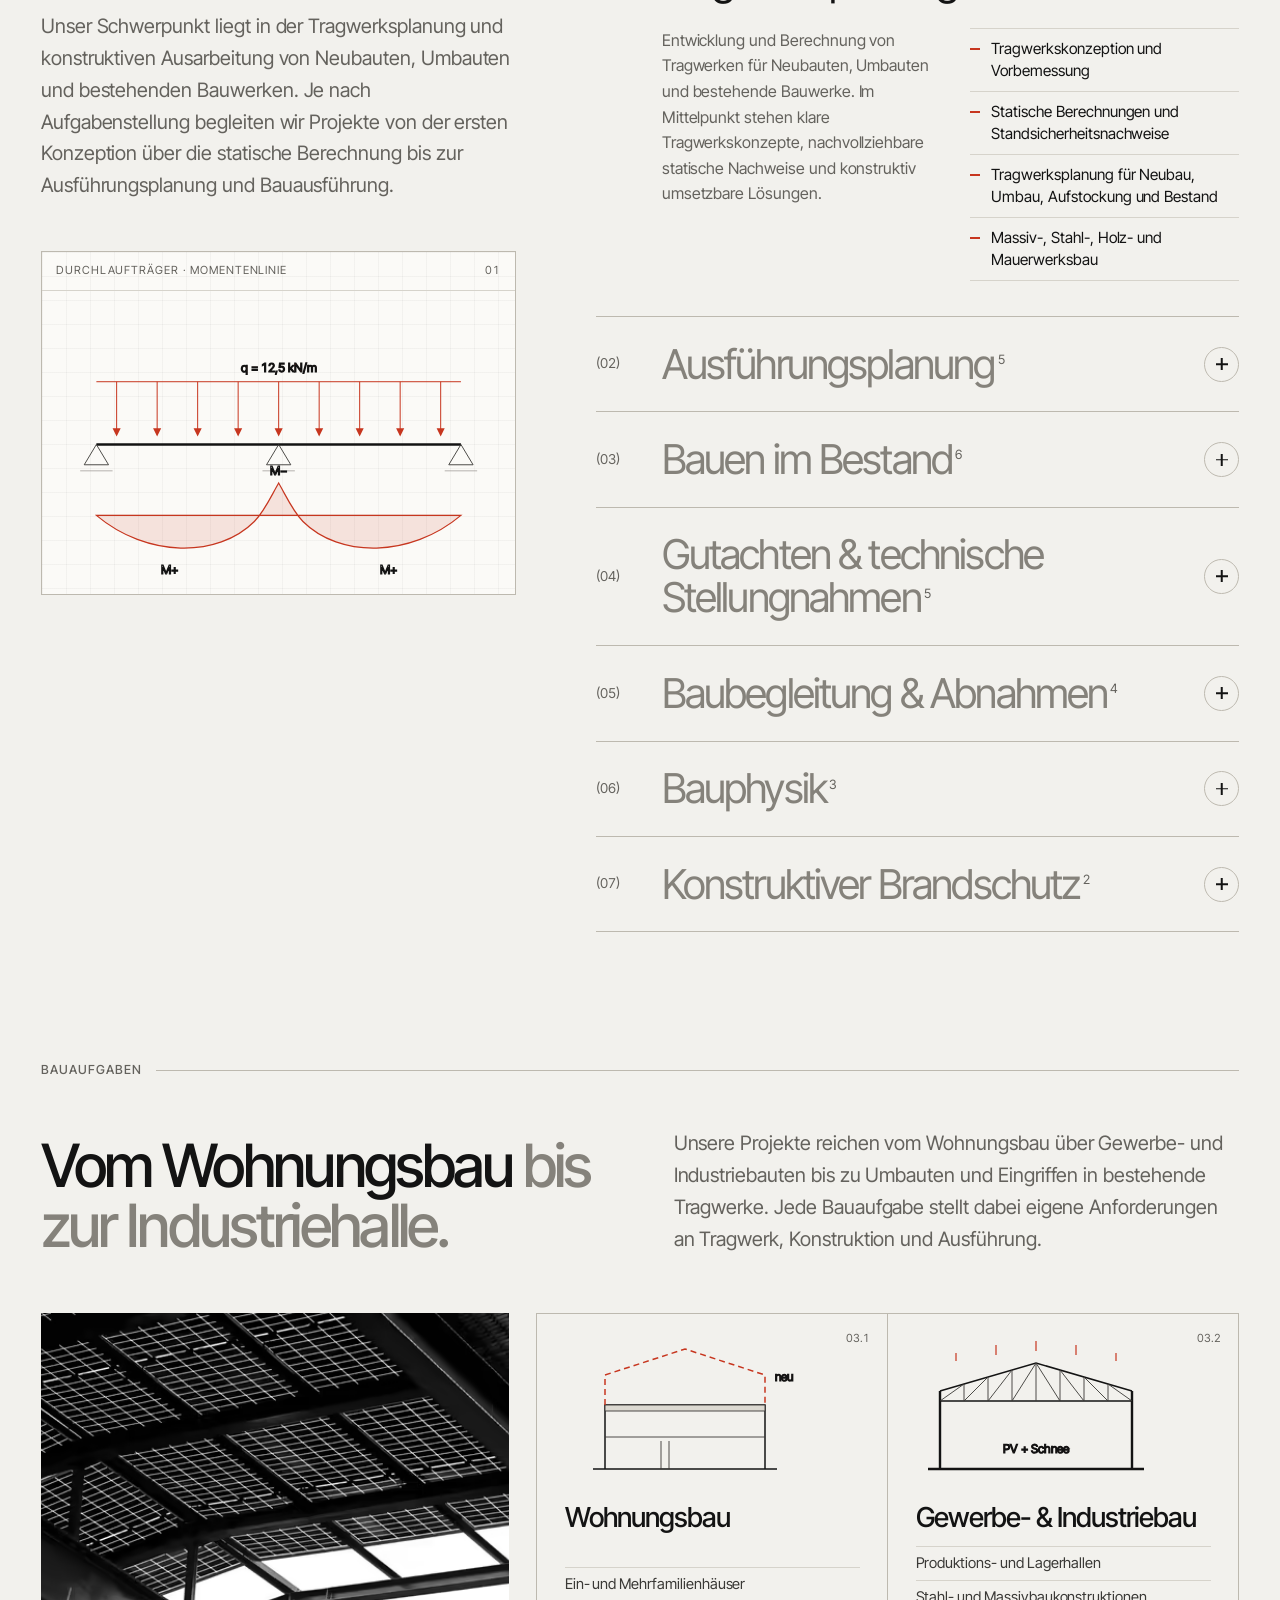
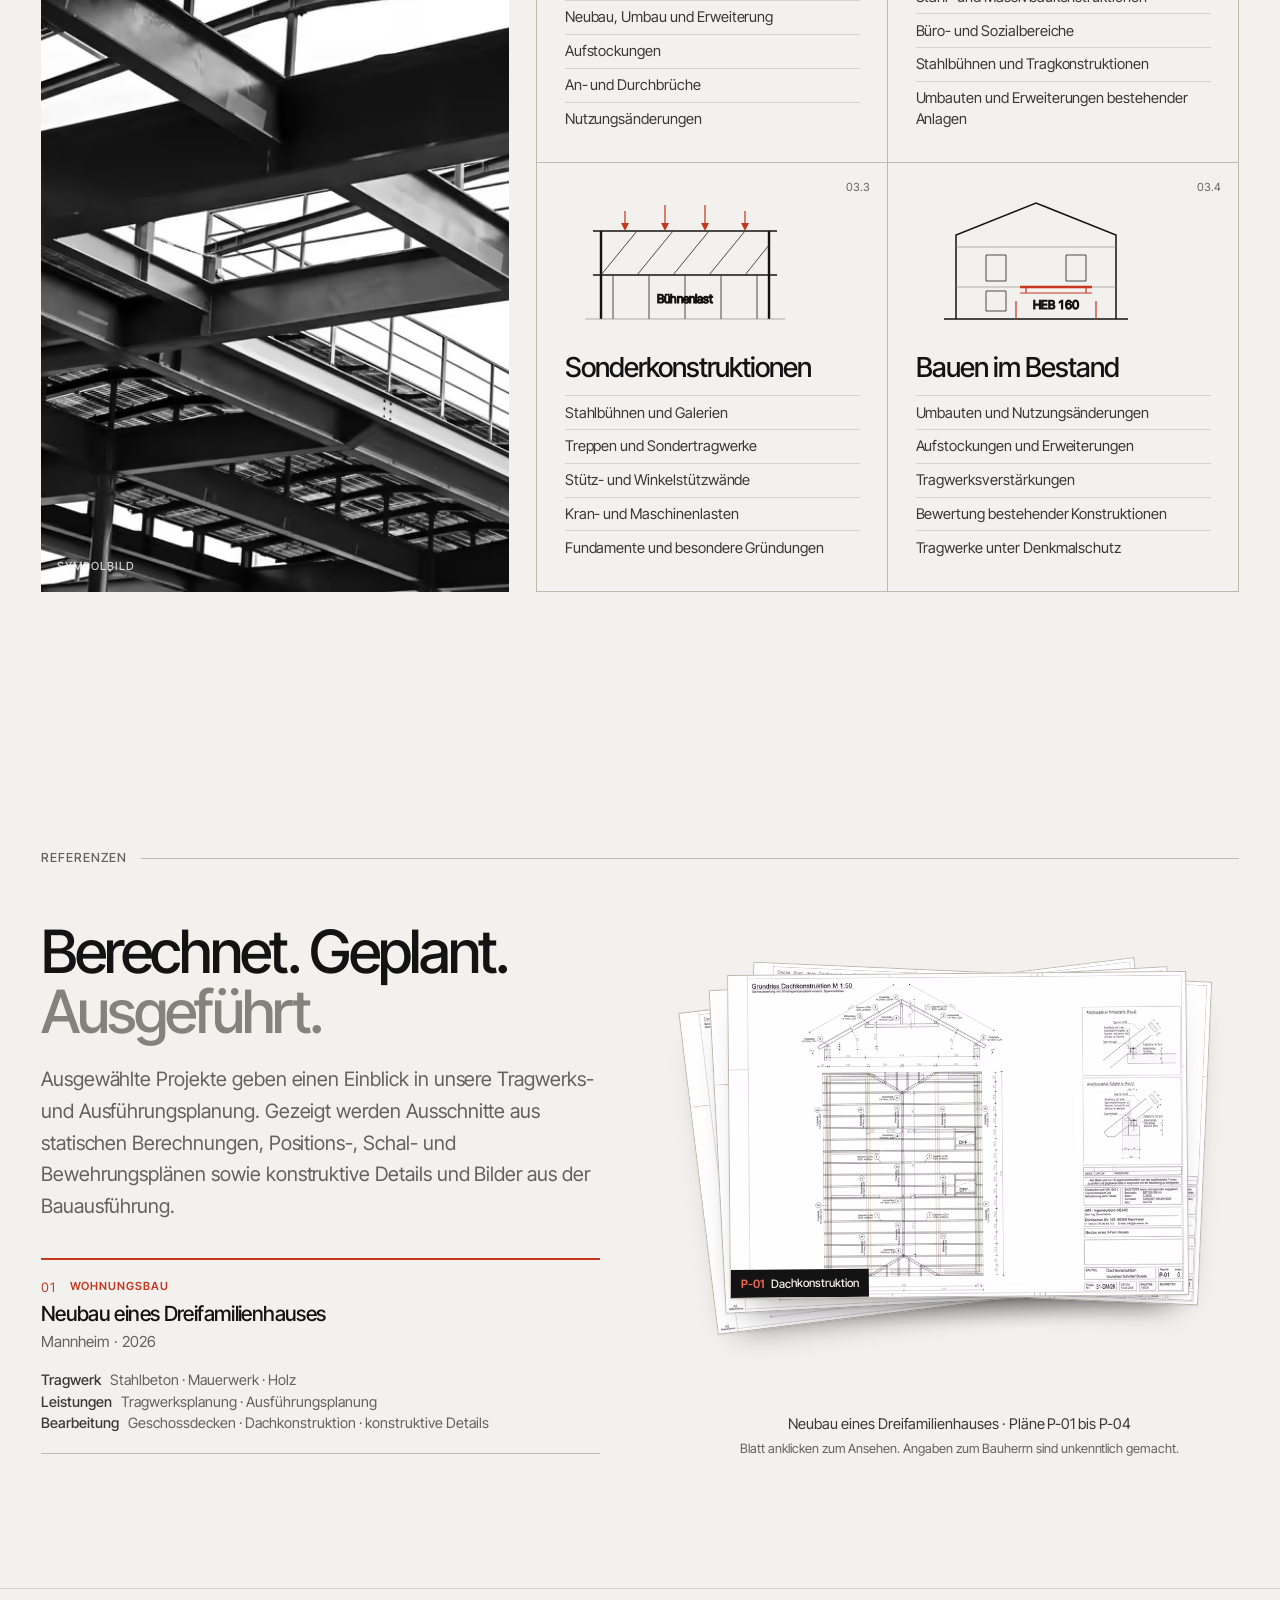
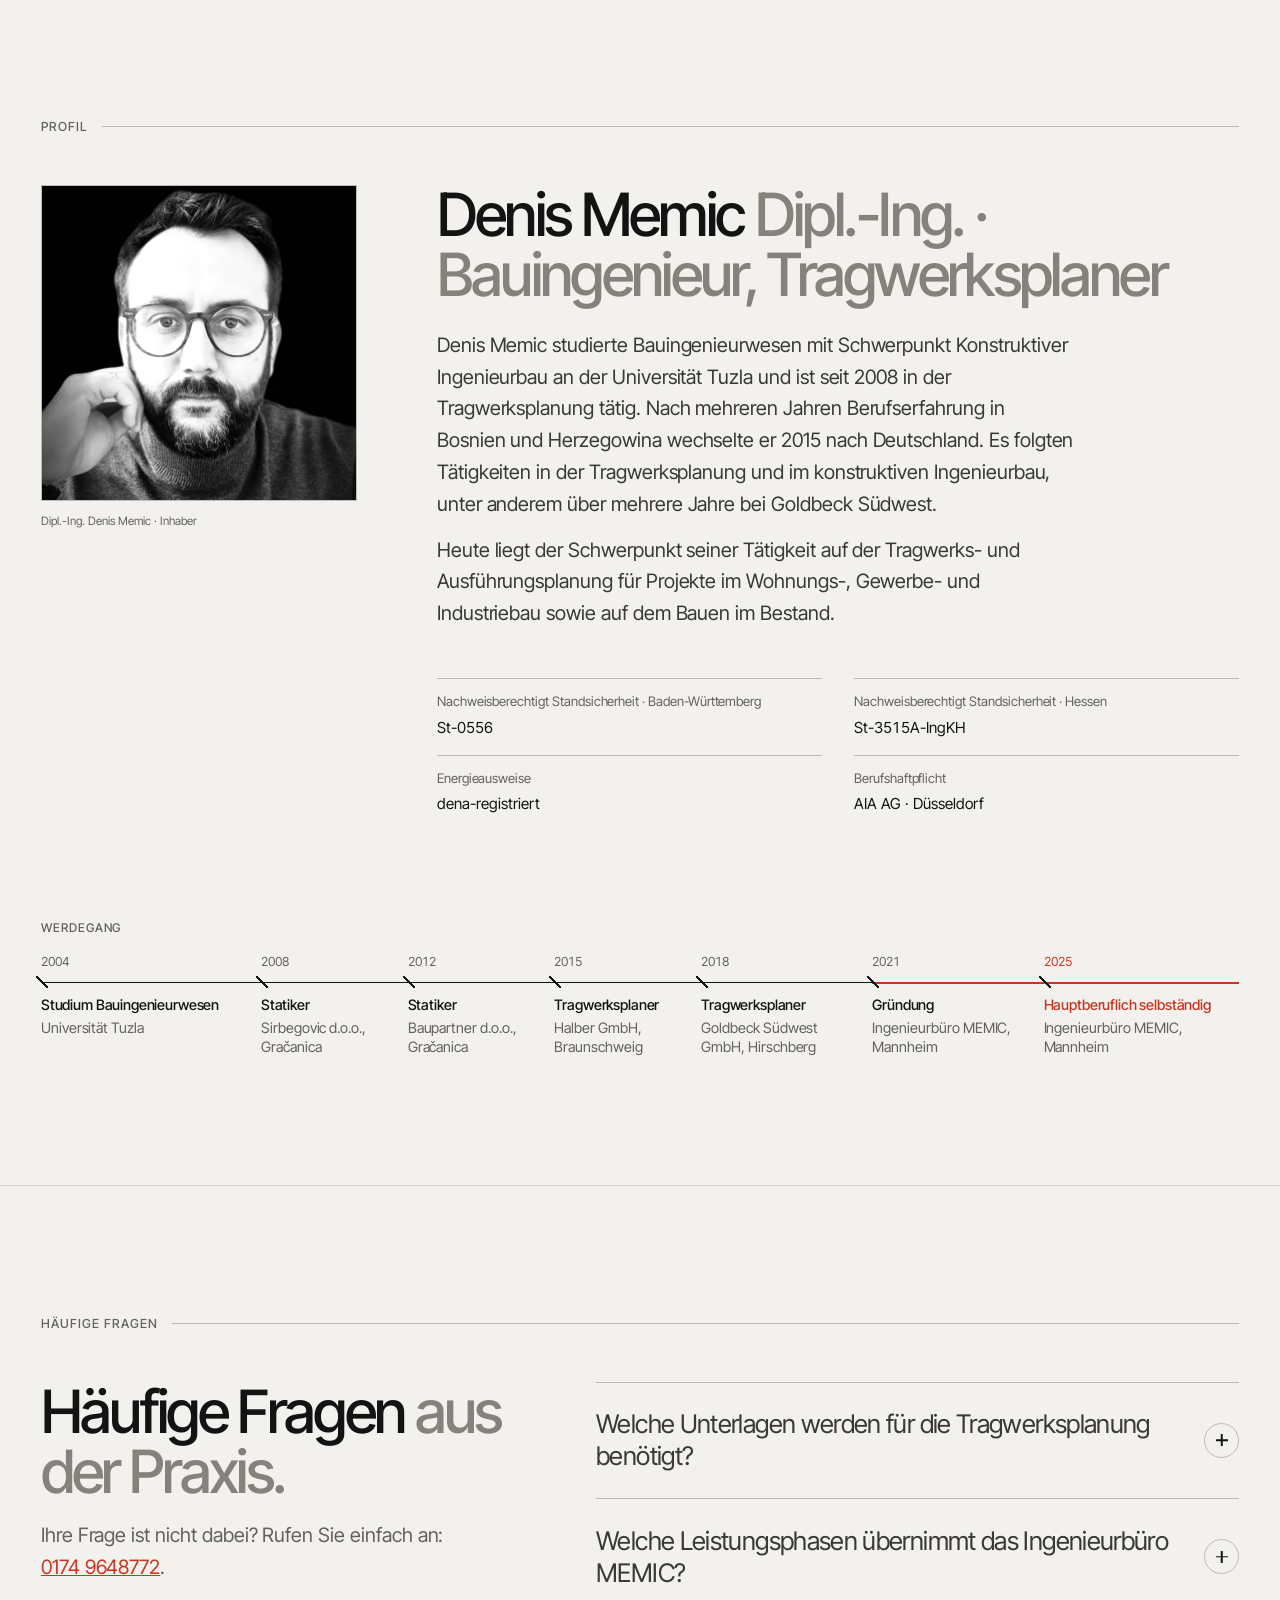
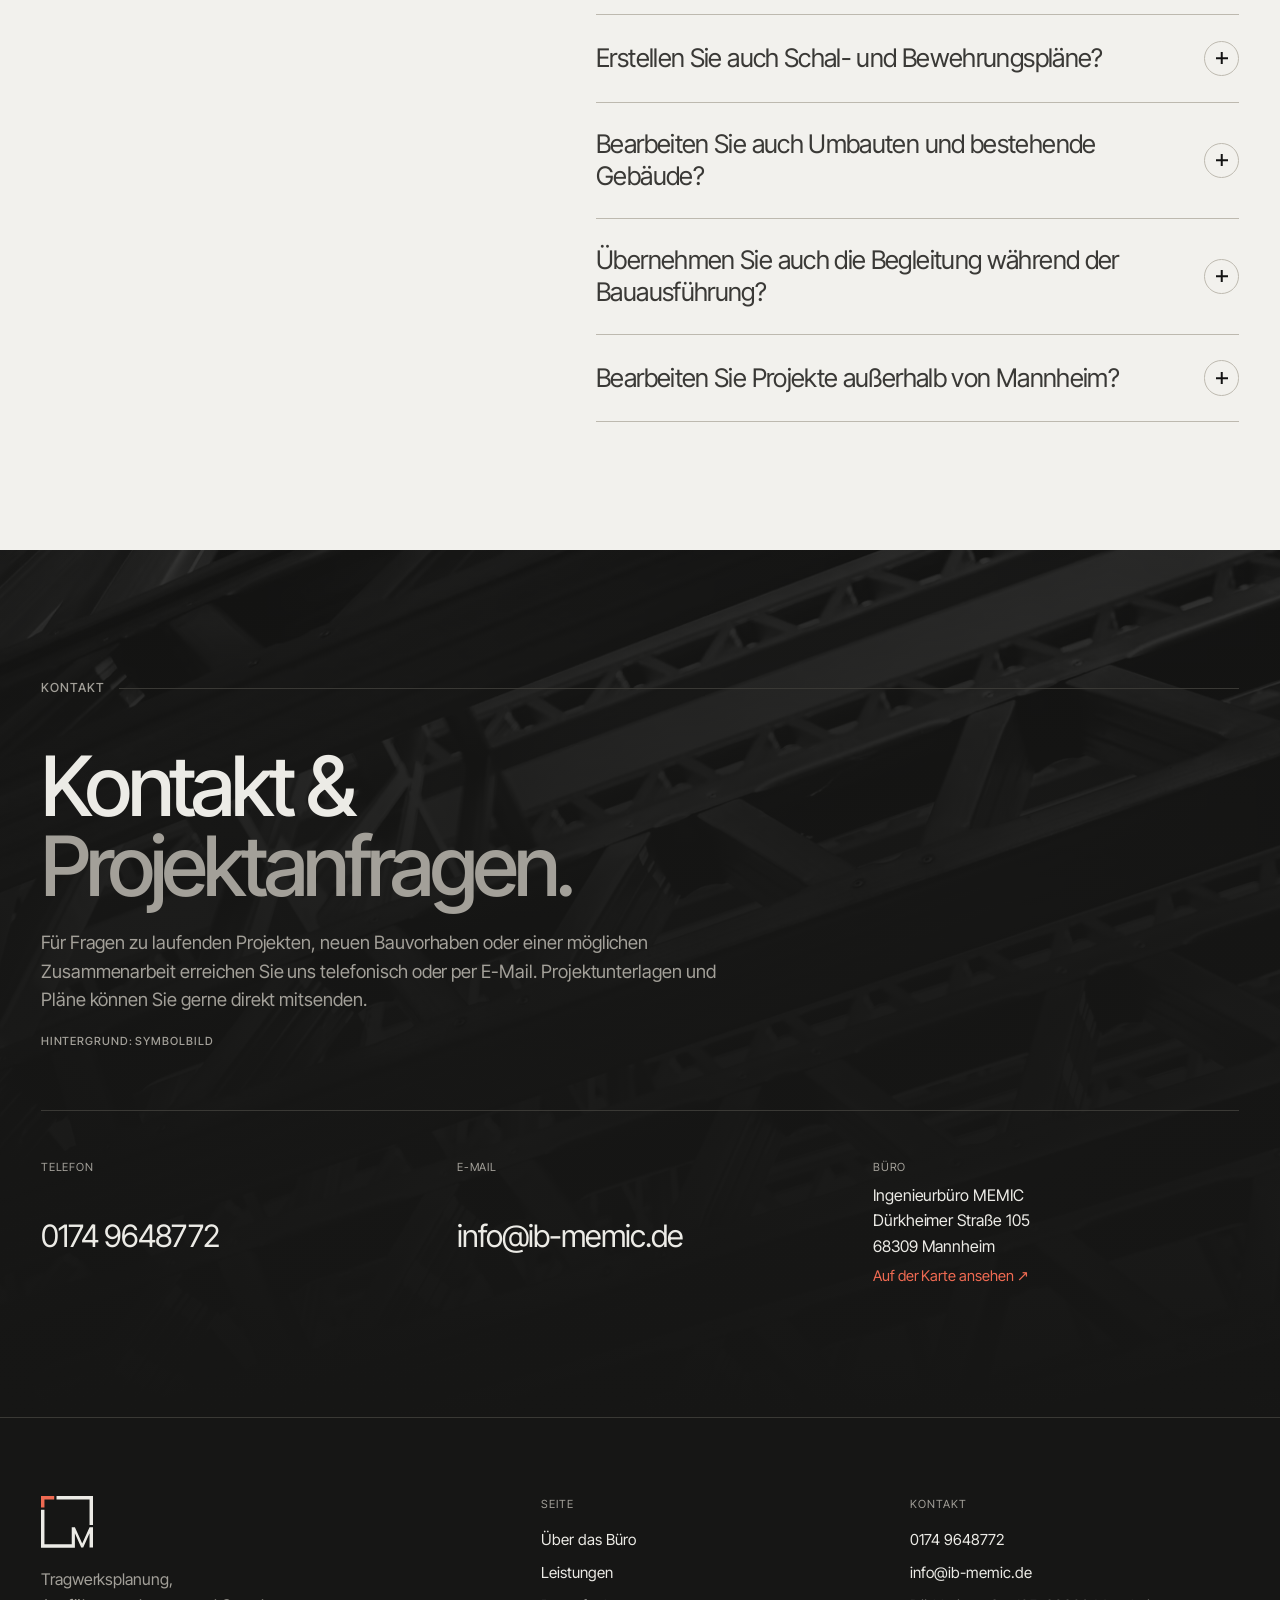
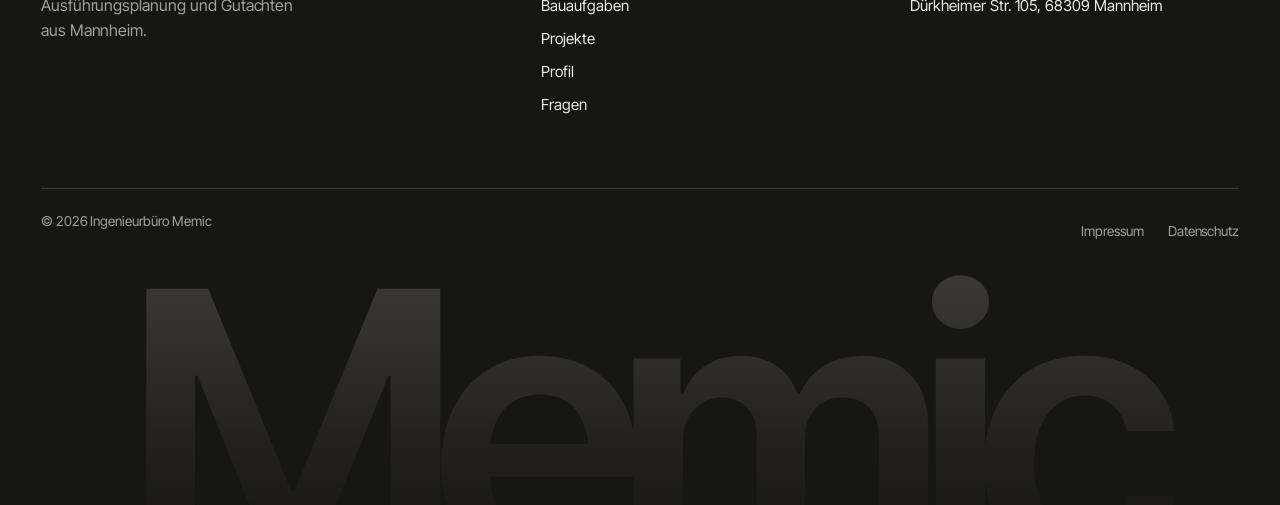
==== commit c77058a3: "Favicon lesbar machen Bei 16 px war vom Zeichen nur noch ein Fleck zu sehen: die Striche des offenen" ====
--- a/index.html
+++ b/index.html
@@ -28,12 +28,13 @@
 <meta name="twitter:card" content="summary_large_image" />
 <meta name="theme-color" content="#f2f1ed" />
 
-<link rel="icon" href="favicon.svg" type="image/svg+xml" />
+<link rel="icon" href="favicon.svg?v=2026-10-12" type="image/svg+xml" />
+<link rel="apple-touch-icon" href="apple-touch-icon.png" />
 <link rel="preload" href="assets/fonts/inter-tight-latin.woff2" as="font" type="font/woff2" crossorigin />
 <!-- ?v= nach JEDER Änderung an style.css oder main.js hochzählen — hier, in
      impressum.html und datenschutz.html. ALL-INKL hält CSS/JS laut .htaccess
      einen Monat im Browser vor. -->
-<link rel="stylesheet" href="assets/css/style.css?v=2026-10-07-1" />
+<link rel="stylesheet" href="assets/css/style.css?v=2026-10-12-1" />
 </head>
 <body>
 
@@ -904,7 +905,7 @@
   <div class="fuss__wort" aria-hidden="true">Memic</div>
 </footer>
 
-<script src="assets/js/main.js?v=2026-10-07-1"></script>
+<script src="assets/js/main.js?v=2026-10-12-1"></script>
 
 <script type="application/ld+json">
 {
